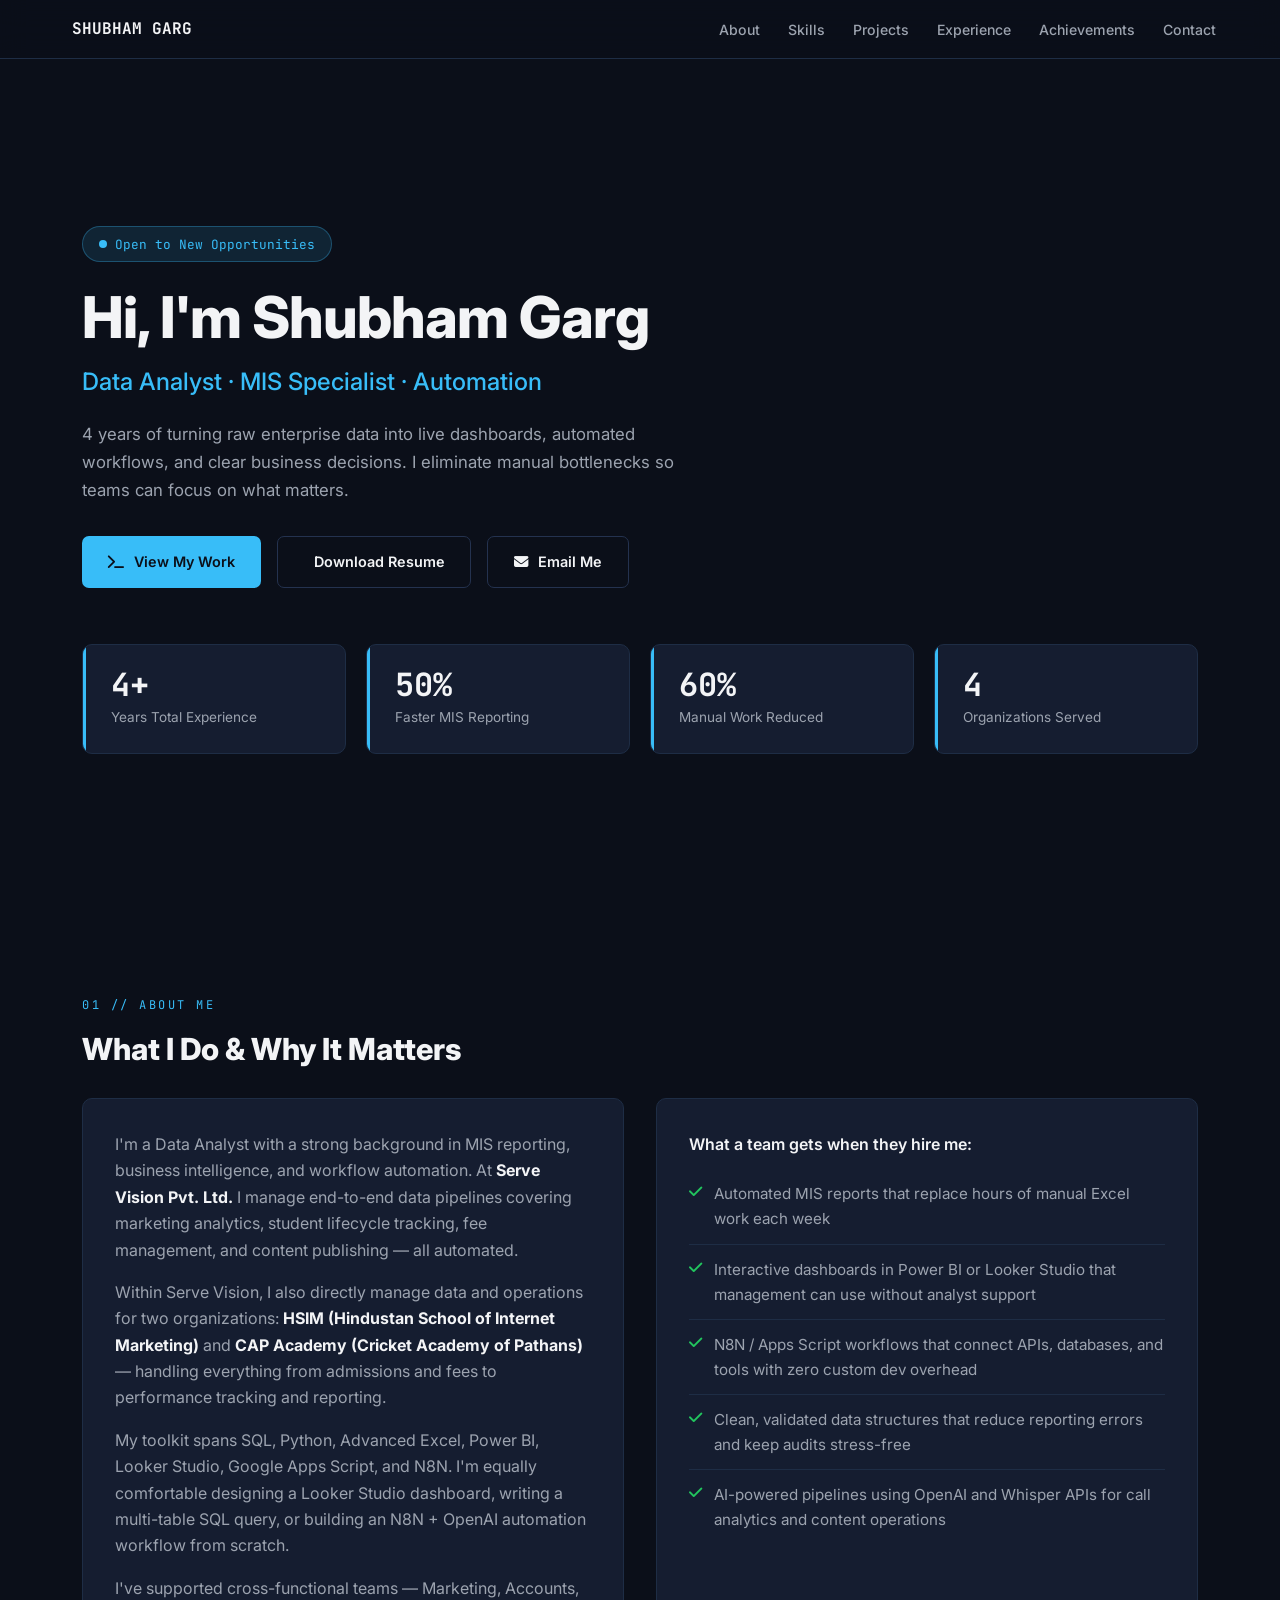
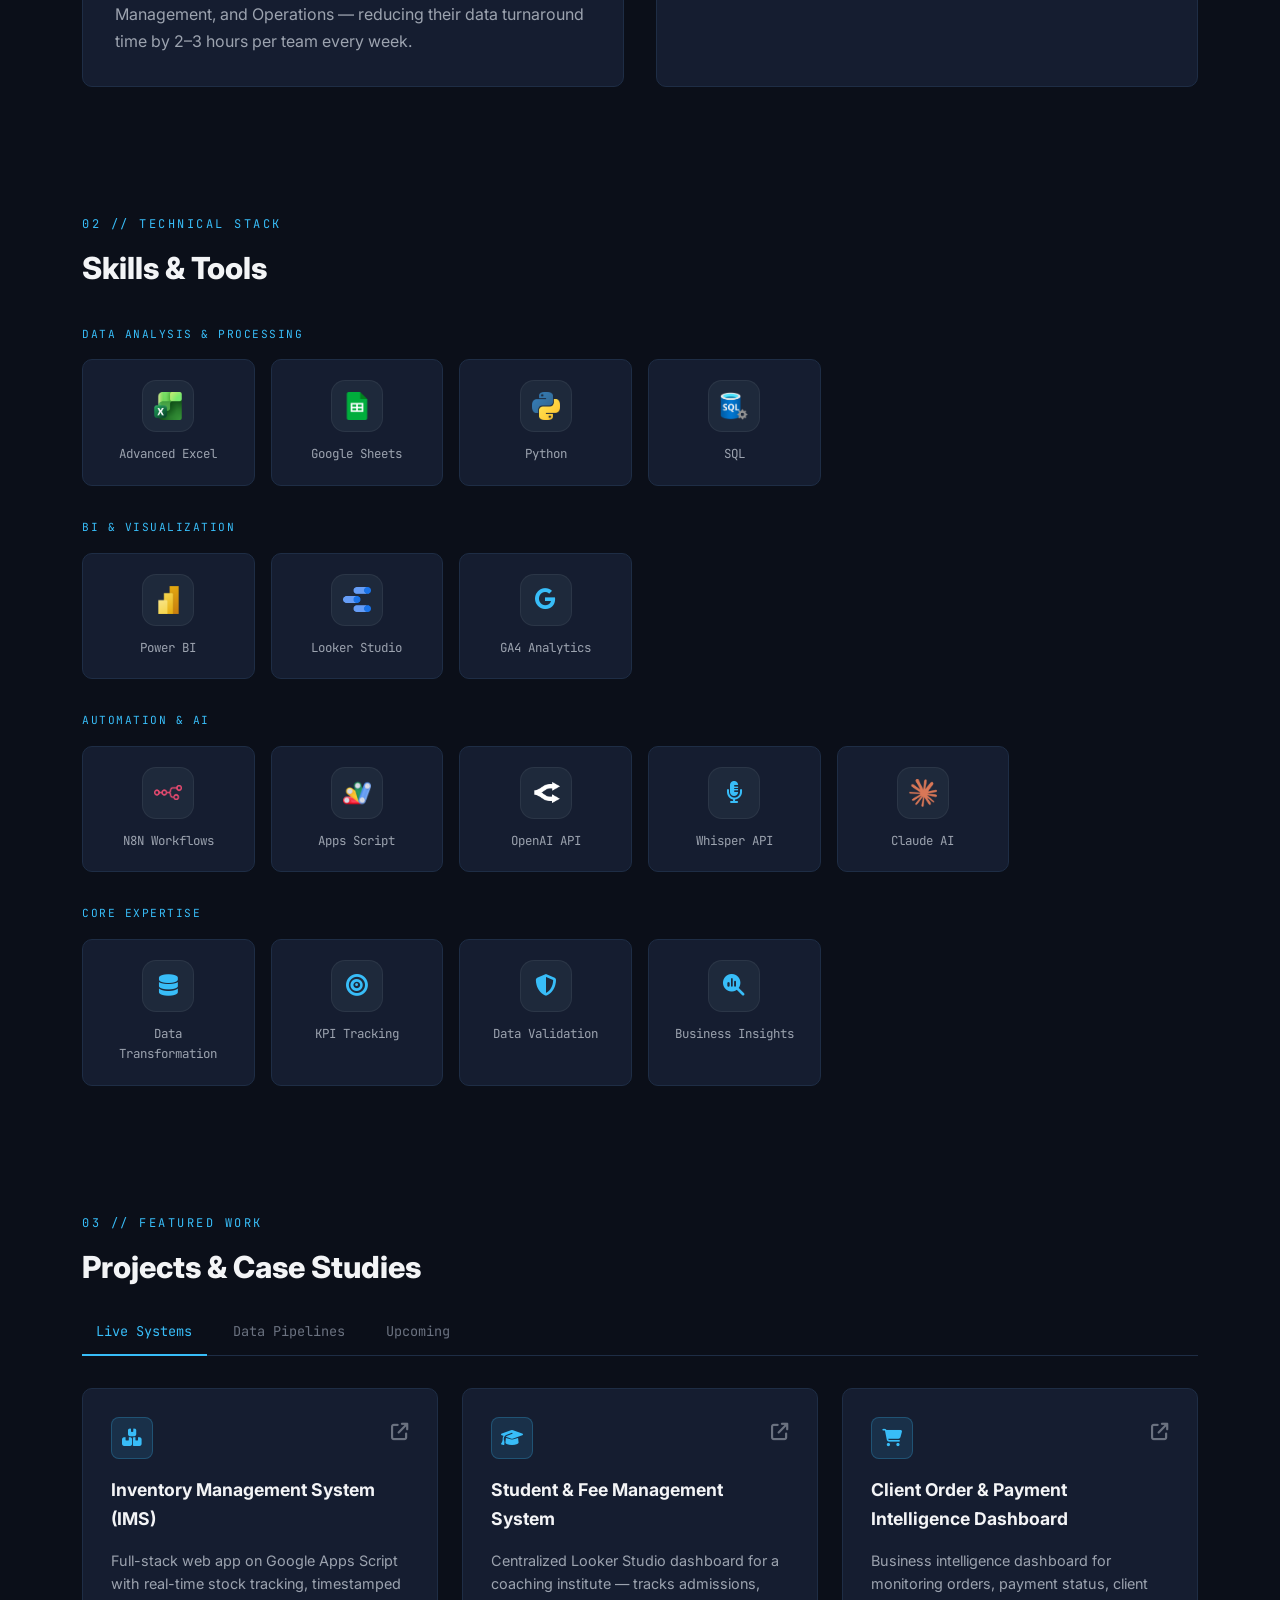
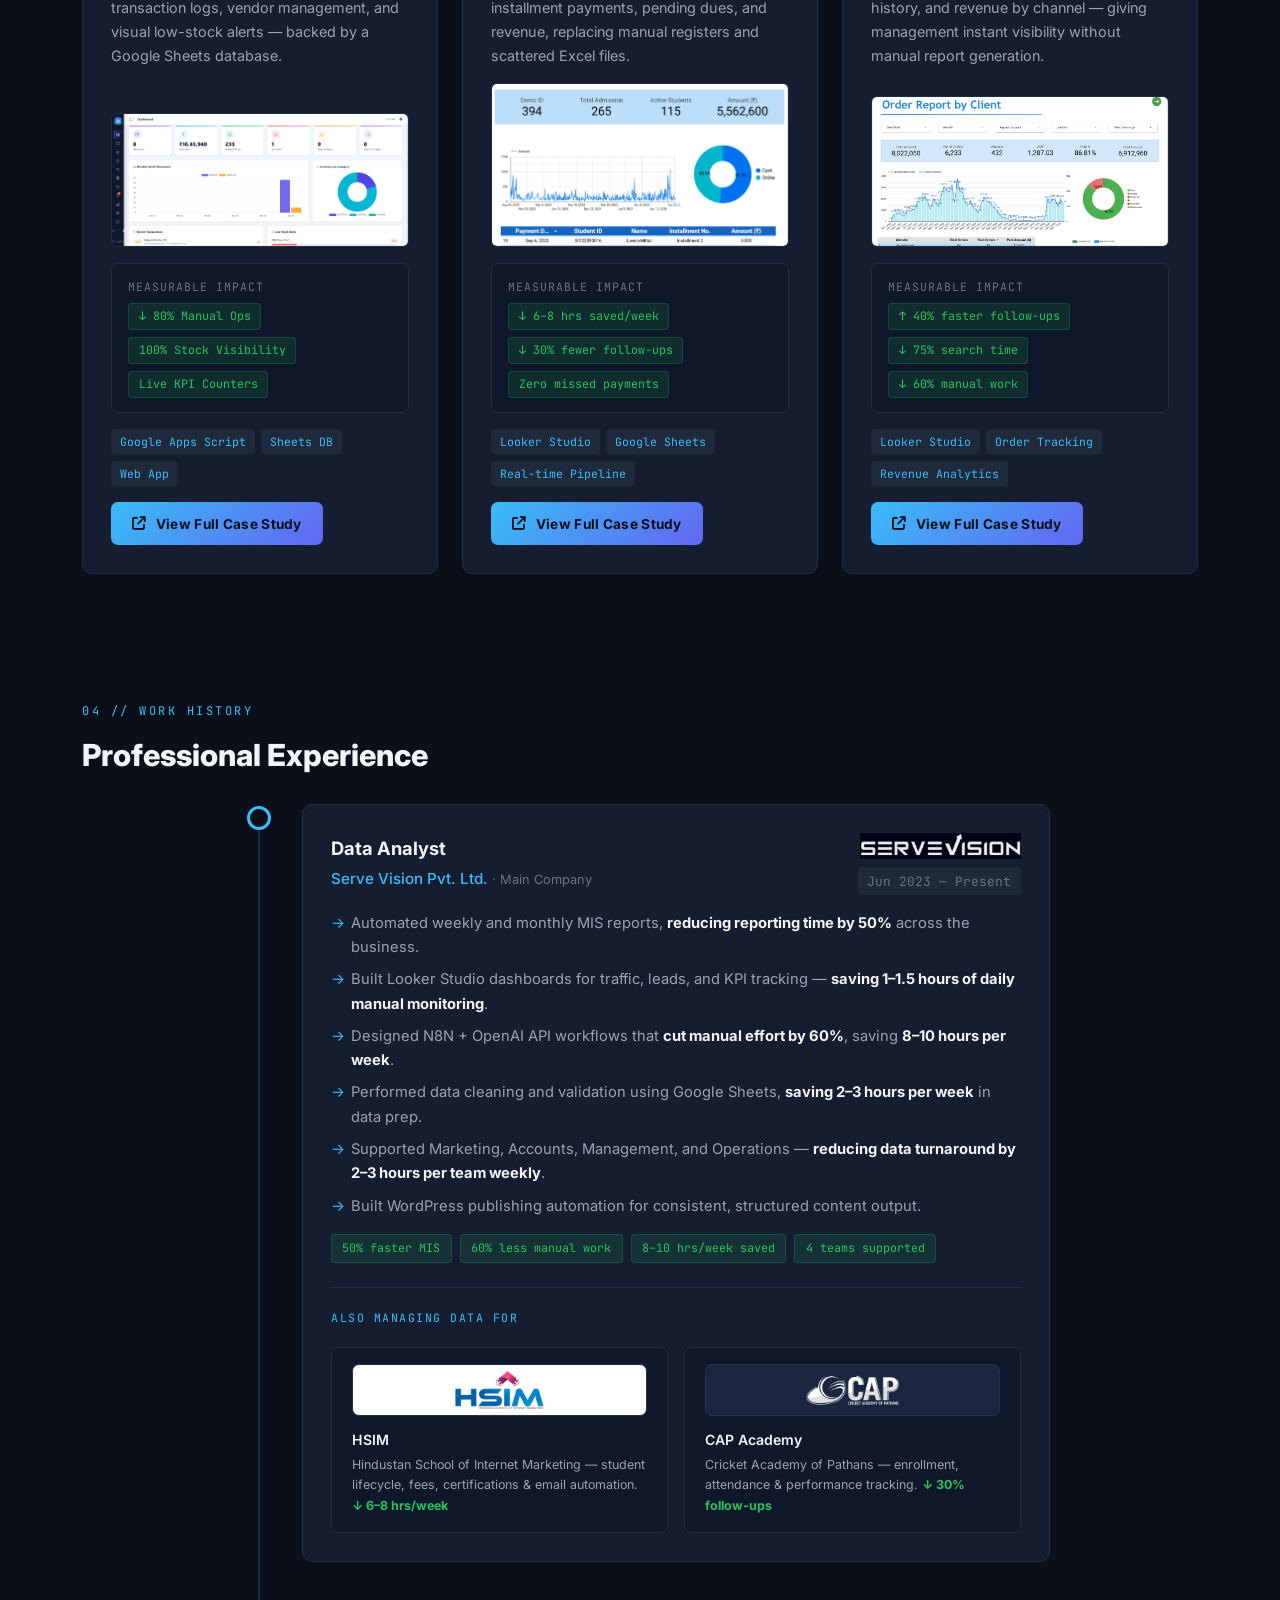
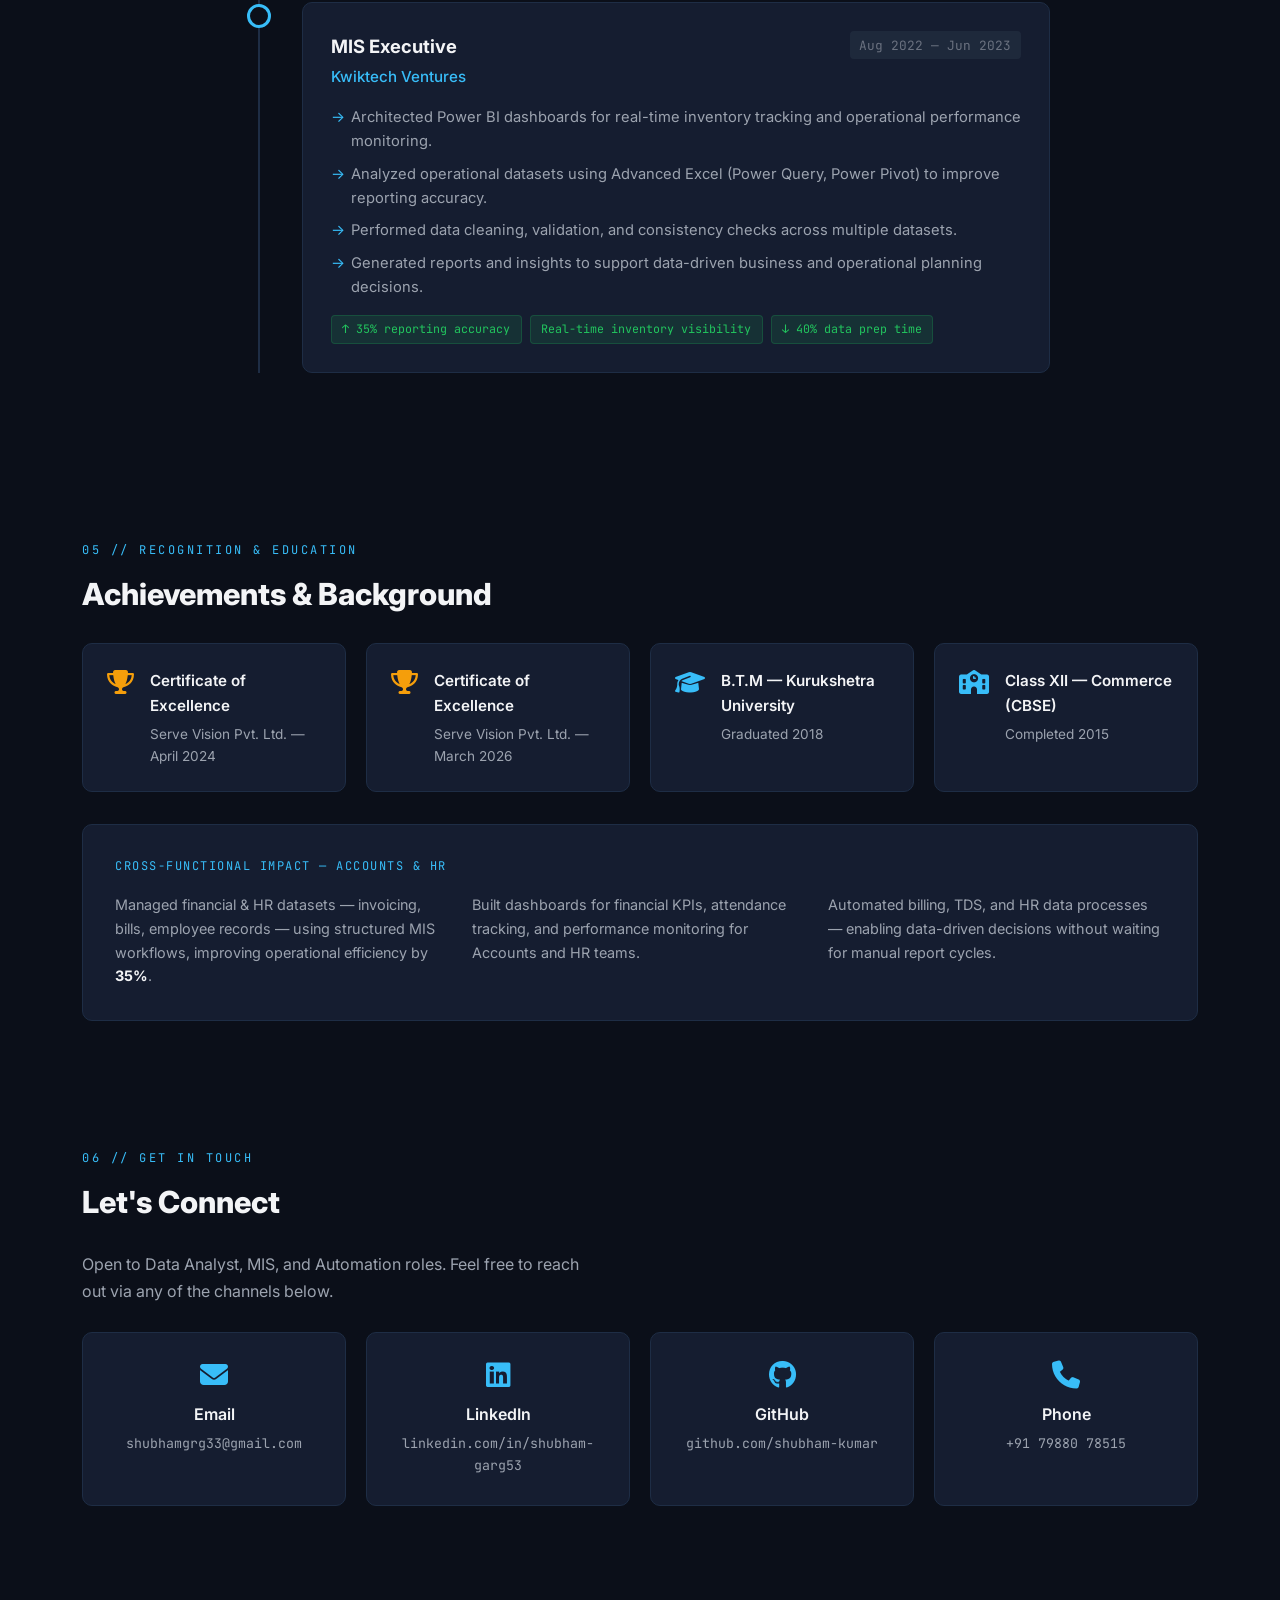
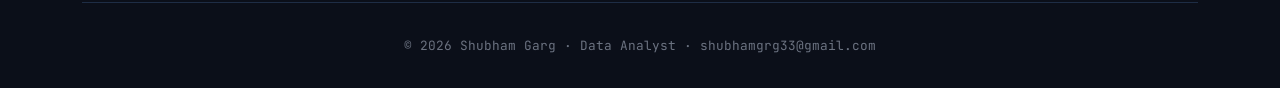
==== index.html @ a09245b4 "Add files via upload" ====
<!DOCTYPE html>
<html lang="en">
<head>
    <meta charset="UTF-8">
    <meta name="viewport" content="width=device-width, initial-scale=1.0">
    <title>Shubham Garg | Data Analyst & Automation Specialist</title>
    <link rel="preconnect" href="https://fonts.googleapis.com">
    <link rel="preconnect" href="https://fonts.gstatic.com" crossorigin>
    <link href="https://fonts.googleapis.com/css2?family=Inter:wght@300;400;500;600;700;800&family=JetBrains+Mono:wght@400;500&display=swap" rel="stylesheet">
    <link rel="stylesheet" href="https://cdnjs.cloudflare.com/ajax/libs/font-awesome/6.4.0/css/all.min.css">
    <style>
        :root {
            --bg-main:#0B0F19; --bg-card:#151D30; --bg-nav:rgba(11,15,25,0.92);
            --accent:#38BDF8; --accent-dim:rgba(56,189,248,0.12); --accent-glow:rgba(56,189,248,0.25);
            --green:#22C55E; --green-dim:rgba(34,197,94,0.12);
            --amber:#F59E0B; --amber-dim:rgba(245,158,11,0.12);
            --text-1:#F3F4F6; --text-2:#9CA3AF; --text-3:#6B7280;
            --border:#1E2D45; --border-light:#24324F;
            --sans:'Inter',sans-serif; --mono:'JetBrains Mono',monospace; --radius:10px;
        }
        *{margin:0;padding:0;box-sizing:border-box}
        html{scroll-behavior:smooth}
        body{background:var(--bg-main);color:var(--text-1);font-family:var(--sans);line-height:1.65;overflow-x:hidden}
        ::-webkit-scrollbar{width:6px}
        ::-webkit-scrollbar-track{background:var(--bg-main)}
        ::-webkit-scrollbar-thumb{background:var(--border-light);border-radius:3px}
        ::-webkit-scrollbar-thumb:hover{background:var(--accent)}

        /* NAV */
        nav{position:fixed;top:0;left:0;width:100%;background:var(--bg-nav);backdrop-filter:blur(14px);
            border-bottom:1px solid var(--border);z-index:1000;display:flex;justify-content:space-between;
            align-items:center;padding:1rem 5%}
        .nav-logo{font-family:var(--mono);font-size:1rem;font-weight:700;color:var(--text-1);
            display:flex;align-items:center;gap:.5rem}
        .nav-logo i{color:var(--accent)}
        .nav-links{display:flex;list-style:none;gap:1.75rem}
        .nav-links a{color:var(--text-2);text-decoration:none;font-size:.88rem;font-weight:500;transition:color .25s}
        .nav-links a:hover{color:var(--accent)}

        /* LAYOUT */
        .container{max-width:1180px;margin:0 auto;padding:0 2rem}
        section{padding:6rem 0 2rem}
        .eyebrow{font-family:var(--mono);font-size:.75rem;color:var(--accent);text-transform:uppercase;
            letter-spacing:2.5px;display:block;margin-bottom:.5rem}
        .sec-title{font-size:1.9rem;font-weight:800}

        /* HERO */
        #hero{min-height:100vh;display:flex;flex-direction:column;justify-content:center;padding-top:7rem}
        .hero-badge{display:inline-flex;align-items:center;gap:.5rem;background:var(--accent-dim);
            border:1px solid rgba(56,189,248,.3);color:var(--accent);padding:.4rem 1rem;border-radius:50px;
            font-family:var(--mono);font-size:.8rem;width:fit-content;margin-bottom:1.5rem}
        .hero-dot{width:8px;height:8px;background:var(--accent);border-radius:50%;animation:pulse 2s infinite}
        @keyframes pulse{
            0%{transform:scale(.95);box-shadow:0 0 0 0 rgba(56,189,248,.7)}
            70%{transform:scale(1);box-shadow:0 0 0 6px rgba(56,189,248,0)}
            100%{transform:scale(.95);box-shadow:0 0 0 0 rgba(56,189,248,0)}
        }
        #hero h1{font-size:3.6rem;font-weight:800;line-height:1.1;letter-spacing:-1px;margin-bottom:.75rem}
        #hero h2{font-size:1.5rem;font-weight:500;color:var(--accent);margin-bottom:1.25rem}
        .hero-desc{font-size:1.05rem;color:var(--text-2);max-width:620px;margin-bottom:2rem}
        .btn-row{display:flex;gap:1rem;flex-wrap:wrap}
        .btn{display:inline-flex;align-items:center;gap:.65rem;padding:.8rem 1.6rem;border-radius:7px;
            font-size:.9rem;font-weight:600;text-decoration:none;transition:all .25s;cursor:pointer;border:none}
        .btn-primary{background:var(--accent);color:var(--bg-main)}
        .btn-primary:hover{box-shadow:0 0 22px var(--accent-glow);transform:translateY(-2px)}
        .btn-outline{background:transparent;color:var(--text-1);border:1px solid var(--border-light)}
        .btn-outline:hover{border-color:var(--accent);transform:translateY(-2px)}

        .metrics-row{display:grid;grid-template-columns:repeat(4,1fr);gap:1.25rem;margin-top:3.5rem}
        .metric-card{background:var(--bg-card);border:1px solid var(--border);border-radius:var(--radius);
            padding:1.5rem 1.75rem;position:relative;overflow:hidden}
        .metric-card::before{content:'';position:absolute;top:0;left:0;width:3px;height:100%;background:var(--accent)}
        .metric-num{font-family:var(--mono);font-size:2rem;font-weight:700;color:var(--text-1);line-height:1;margin-bottom:.35rem}
        .metric-label{font-size:.85rem;color:var(--text-2)}

        /* ABOUT */
        .about-grid{display:grid;grid-template-columns:1fr 1fr;gap:2rem;margin-top:1rem}
        .bio-card{background:var(--bg-card);border:1px solid var(--border);border-radius:var(--radius);padding:2rem}
        .bio-card p{color:var(--text-2);font-size:1rem}
        .bio-card p+p{margin-top:1rem}
        .value-list{list-style:none;margin-top:.5rem}
        .value-list li{display:flex;align-items:flex-start;gap:.75rem;padding:.75rem 0;
            border-bottom:1px solid var(--border);color:var(--text-2);font-size:.95rem}
        .value-list li:last-child{border-bottom:none}
        .value-list li i{color:var(--green);margin-top:3px;flex-shrink:0}

        /* SKILLS */
        .skills-grid{display:grid;grid-template-columns:repeat(auto-fill,minmax(155px,1fr));gap:1rem;margin-top:1rem}
        .skill-card{background:var(--bg-card);border:1px solid var(--border);border-radius:var(--radius);
            padding:1.25rem;text-align:center;transition:border-color .25s,transform .25s}
        .skill-card:hover{border-color:var(--accent);transform:translateY(-4px)}
        .skill-icon-wrap{width:52px;height:52px;border-radius:14px;background:#1E293B;
            border:1px solid rgba(255,255,255,.06);display:flex;align-items:center;justify-content:center;margin:0 auto .75rem}
        .skill-icon-wrap img{width:28px;height:28px;object-fit:contain}
        .skill-icon-wrap i{font-size:1.35rem;color:var(--accent)}
        .skill-name{font-family:var(--mono);font-size:.78rem;color:var(--text-2)}
        .skill-cat{font-family:var(--mono);font-size:.7rem;color:var(--accent);text-transform:uppercase;
            letter-spacing:1.5px;margin-bottom:.75rem;margin-top:2rem}

        /* PROJECTS */
        .tab-row{display:flex;gap:.75rem;border-bottom:1px solid var(--border);margin-bottom:2rem;padding-bottom:.5rem}
        .tab{background:transparent;border:none;color:var(--text-3);font-family:var(--mono);font-size:.85rem;
            padding:.4rem .9rem;cursor:pointer;transition:color .25s;position:relative}
        .tab.active{color:var(--accent)}
        .tab.active::after{content:'';position:absolute;bottom:-.6rem;left:0;width:100%;height:2px;background:var(--accent)}
        .proj-grid{display:grid;grid-template-columns:repeat(auto-fit,minmax(330px,1fr));gap:1.5rem}
        .proj-card{background:var(--bg-card);border:1px solid var(--border);border-radius:var(--radius);
            padding:1.75rem;display:flex;flex-direction:column;gap:1rem;transition:border-color .25s,transform .25s}
        .proj-card:hover{border-color:var(--accent);transform:translateY(-3px)}
        .proj-head{display:flex;justify-content:space-between;align-items:flex-start}
        .proj-icon{background:var(--accent-dim);border:1px solid rgba(56,189,248,.25);width:42px;height:42px;
            border-radius:8px;display:flex;align-items:center;justify-content:center;color:var(--accent);font-size:1.1rem}
        .proj-link{color:var(--text-3);font-size:1.1rem;text-decoration:none;transition:color .25s}
        .proj-link:hover{color:var(--accent)}
        .proj-title{font-size:1.1rem;font-weight:700}
        .proj-desc{font-size:.9rem;color:var(--text-2);flex-grow:1}
        .proj-img{border-radius:6px;width:100%;height:auto;border:1px solid var(--border);display:block}
        .pill-row{display:flex;flex-wrap:wrap;gap:.4rem}
        .pill{font-family:var(--mono);font-size:.72rem;background:#1E293B;color:var(--accent);padding:.2rem .55rem;border-radius:4px}
        .pill.amber{color:var(--amber);background:var(--amber-dim)}
        .impact-box{background:#0F172A;border-radius:7px;padding:.85rem 1rem;border:1px solid var(--border)}
        .impact-box p{font-size:.72rem;color:var(--text-3);margin-bottom:.4rem;font-family:var(--mono);
            text-transform:uppercase;letter-spacing:1px}
        .impact-badges{display:flex;flex-wrap:wrap;gap:.4rem}
        .ibadge{font-family:var(--mono);font-size:.73rem;color:var(--green);background:var(--green-dim);
            border:1px solid rgba(34,197,94,.2);padding:.2rem .6rem;border-radius:4px}
        .btn-sm{display:inline-flex;align-items:center;gap:.6rem;padding:.65rem 1.3rem;border-radius:7px;
            font-size:.85rem;font-weight:700;text-decoration:none;
            background:linear-gradient(135deg,var(--accent),#6366F1);
            color:#0B0F19;border:none;transition:all .3s ease;width:fit-content;
            box-shadow:0 0 0 rgba(56,189,248,0);letter-spacing:.3px}
        .btn-sm:hover{transform:translateY(-2px);
            box-shadow:0 6px 24px rgba(56,189,248,.45);
            background:linear-gradient(135deg,#7DD3FC,#818CF8)}

        /* EXPERIENCE */
        .exp-wrap{position:relative;max-width:820px;margin:1rem auto 0}
        .exp-wrap::before{content:'';position:absolute;left:28px;top:4px;width:2px;
            height:calc(100% - 4px);background:var(--border)}
        .exp-item{position:relative;padding-left:72px;margin-bottom:2.5rem}
        .exp-dot{position:absolute;left:17px;top:2px;width:24px;height:24px;border-radius:50%;
            background:var(--bg-main);border:3px solid var(--accent);z-index:2}
        .exp-card{background:var(--bg-card);border:1px solid var(--border);border-radius:var(--radius);padding:1.75rem}
        .exp-head{display:flex;justify-content:space-between;align-items:flex-start;
            flex-wrap:wrap;gap:.5rem;margin-bottom:1rem}
        .exp-role{font-size:1.15rem;font-weight:700}
        .exp-co{font-size:.95rem;color:var(--accent);font-weight:500;margin-top:.15rem}
        .exp-date{font-family:var(--mono);font-size:.8rem;color:var(--text-3);
            background:#1E293B;padding:.2rem .6rem;border-radius:4px;white-space:nowrap}
        .exp-ul{list-style:none}
        .exp-ul li{position:relative;padding-left:1.25rem;margin-bottom:.5rem;font-size:.92rem;color:var(--text-2)}
        .exp-ul li::before{content:'→';position:absolute;left:0;color:var(--accent)}
        .exp-ul strong{color:var(--text-1)}
        .stat-row{display:flex;flex-wrap:wrap;gap:.5rem;margin-top:1rem}
        .stat-tag{background:var(--green-dim);border:1px solid rgba(34,197,94,.2);color:var(--green);
            font-family:var(--mono);font-size:.73rem;padding:.25rem .65rem;border-radius:4px}

        /* Sub-company cards inside Serve Vision */
        .sub-co-grid{display:grid;grid-template-columns:1fr 1fr;gap:1rem;margin-top:1.25rem}
        .sub-co-card{background:#0F172A;border:1px solid var(--border);border-radius:8px;padding:1rem 1.25rem;
            display:flex;flex-direction:column;gap:.75rem}
        .sub-co-logo{width:100%;height:52px;border-radius:7px;overflow:hidden;flex-shrink:0;
            background:#1E293B;display:flex;align-items:center;justify-content:center;border:1px solid var(--border-light)}
        .sub-co-logo img{width:auto;height:38px;max-width:100%;object-fit:contain}
        .sub-co-logo i{color:var(--accent);font-size:1.1rem}
        .sub-co-name{font-size:.88rem;font-weight:600;color:var(--text-1);margin-bottom:.2rem}
        .sub-co-desc{font-size:.78rem;color:var(--text-2)}

        /* ACHIEVEMENTS */
        .ach-grid{display:grid;grid-template-columns:repeat(auto-fit,minmax(240px,1fr));gap:1.25rem}
        .ach-card{background:var(--bg-card);border:1px solid var(--border);border-radius:var(--radius);
            padding:1.5rem;display:flex;align-items:flex-start;gap:1rem}
        .ach-icon{font-size:1.5rem;margin-top:2px;flex-shrink:0}
        .ach-title{font-size:.95rem;font-weight:600;margin-bottom:.25rem}
        .ach-sub{font-size:.85rem;color:var(--text-2)}

        /* CONTACT */
        .contact-grid{display:grid;grid-template-columns:repeat(auto-fit,minmax(220px,1fr));gap:1.25rem}
        .cc{background:var(--bg-card);border:1px solid var(--border);border-radius:var(--radius);
            padding:1.75rem;text-align:center;text-decoration:none;color:inherit;transition:border-color .25s}
        .cc:hover{border-color:var(--accent)}
        .cc i{font-size:1.75rem;color:var(--accent);margin-bottom:.75rem;display:block}
        .cc h3{font-size:1rem;font-weight:600;margin-bottom:.35rem}
        .cc p{font-size:.83rem;color:var(--text-2);font-family:var(--mono)}

        footer{border-top:1px solid var(--border);padding:2rem 0;text-align:center;
            font-family:var(--mono);font-size:.8rem;color:var(--text-3);margin-top:4rem}

        @media(max-width:900px){
            .metrics-row{grid-template-columns:repeat(2,1fr)}
            .about-grid{grid-template-columns:1fr}
        }
        @media(max-width:640px){
            nav{padding:.9rem 5%}
            .nav-links{display:none}
            #hero h1{font-size:2.4rem}
            #hero h2{font-size:1.15rem}
            .metrics-row{grid-template-columns:1fr 1fr}
            .proj-grid{grid-template-columns:1fr}
            .sec-title{font-size:1.6rem}
        }
    </style>
</head>
<body>

<nav>
    <div class="nav-logo"><i class="fa-solid fa-chart-network"></i> SHUBHAM GARG</div>
    <ul class="nav-links">
        <li><a href="#about">About</a></li>
        <li><a href="#skills">Skills</a></li>
        <li><a href="#projects">Projects</a></li>
        <li><a href="#experience">Experience</a></li>
        <li><a href="#achievements">Achievements</a></li>
        <li><a href="#contact">Contact</a></li>
    </ul>
</nav>

<div class="container">

    <!-- HERO -->
    <section id="hero">
        <div class="hero-badge"><div class="hero-dot"></div> Open to New Opportunities</div>
        <h1>Hi, I'm Shubham Garg</h1>
        <h2>Data Analyst · MIS Specialist · Automation</h2>
        <p class="hero-desc">
            4 years of turning raw enterprise data into live dashboards, automated workflows, and clear business decisions. I eliminate manual bottlenecks so teams can focus on what matters.
        </p>
        <div class="btn-row">
            <a href="#projects" class="btn btn-primary"><i class="fa-solid fa-terminal"></i> View My Work</a>
            <a href="assets/resume.pdf" class="btn btn-outline" download><i class="fa-solid fa-arrow-down-to-line"></i> Download Resume</a>
            <a href="mailto:shubhamgrg33@gmail.com" class="btn btn-outline"><i class="fa-solid fa-envelope"></i> Email Me</a>
        </div>
        <div class="metrics-row">
            <div class="metric-card"><div class="metric-num">4+</div><div class="metric-label">Years Total Experience</div></div>
            <div class="metric-card"><div class="metric-num">50%</div><div class="metric-label">Faster MIS Reporting</div></div>
            <div class="metric-card"><div class="metric-num">60%</div><div class="metric-label">Manual Work Reduced</div></div>
            <div class="metric-card"><div class="metric-num">4</div><div class="metric-label">Organizations Served</div></div>
        </div>
    </section>

    <!-- ABOUT -->
    <section id="about">
        <div style="margin-bottom:1.5rem">
            <span class="eyebrow">01 // About Me</span>
            <h2 class="sec-title">What I Do & Why It Matters</h2>
        </div>
        <div class="about-grid">
            <div class="bio-card">
                <p>I'm a Data Analyst with a strong background in MIS reporting, business intelligence, and workflow automation. At <strong style="color:var(--text-1)">Serve Vision Pvt. Ltd.</strong> I manage end-to-end data pipelines covering marketing analytics, student lifecycle tracking, fee management, and content publishing — all automated.</p>
                <p>Within Serve Vision, I also directly manage data and operations for two organizations: <strong style="color:var(--text-1)">HSIM (Hindustan School of Internet Marketing)</strong> and <strong style="color:var(--text-1)">CAP Academy (Cricket Academy of Pathans)</strong> — handling everything from admissions and fees to performance tracking and reporting.</p>
                <p>My toolkit spans SQL, Python, Advanced Excel, Power BI, Looker Studio, Google Apps Script, and N8N. I'm equally comfortable designing a Looker Studio dashboard, writing a multi-table SQL query, or building an N8N + OpenAI automation workflow from scratch.</p>
                <p>I've supported cross-functional teams — Marketing, Accounts, Management, and Operations — reducing their data turnaround time by 2–3 hours per team every week.</p>
            </div>
            <div class="bio-card">
                <p style="font-weight:600;color:var(--text-1);margin-bottom:.75rem">What a team gets when they hire me:</p>
                <ul class="value-list">
                    <li><i class="fa-solid fa-check"></i><span>Automated MIS reports that replace hours of manual Excel work each week</span></li>
                    <li><i class="fa-solid fa-check"></i><span>Interactive dashboards in Power BI or Looker Studio that management can use without analyst support</span></li>
                    <li><i class="fa-solid fa-check"></i><span>N8N / Apps Script workflows that connect APIs, databases, and tools with zero custom dev overhead</span></li>
                    <li><i class="fa-solid fa-check"></i><span>Clean, validated data structures that reduce reporting errors and keep audits stress-free</span></li>
                    <li><i class="fa-solid fa-check"></i><span>AI-powered pipelines using OpenAI and Whisper APIs for call analytics and content operations</span></li>
                </ul>
            </div>
        </div>
    </section>

    <!-- SKILLS -->
    <section id="skills">
        <div style="margin-bottom:1.5rem">
            <span class="eyebrow">02 // Technical Stack</span>
            <h2 class="sec-title">Skills & Tools</h2>
        </div>

        <p class="skill-cat">Data Analysis & Processing</p>
        <div class="skills-grid">
            <div class="skill-card"><div class="skill-icon-wrap"><img src="assets/icon/excel.png" alt="Excel"></div><div class="skill-name">Advanced Excel</div></div>
            <div class="skill-card"><div class="skill-icon-wrap"><img src="assets/icon/gsheets.png" alt="Sheets"></div><div class="skill-name">Google Sheets</div></div>
            <div class="skill-card"><div class="skill-icon-wrap"><img src="assets/icon/py.png" alt="Python"></div><div class="skill-name">Python</div></div>
            <div class="skill-card"><div class="skill-icon-wrap"><img src="assets/icon/sql.png" alt="SQL"></div><div class="skill-name">SQL</div></div>
        </div>

        <p class="skill-cat">BI & Visualization</p>
        <div class="skills-grid">
            <div class="skill-card"><div class="skill-icon-wrap"><img src="assets/icon/pbi.png" alt="Power BI"></div><div class="skill-name">Power BI</div></div>
            <div class="skill-card"><div class="skill-icon-wrap"><img src="assets/icon/gds.png" alt="Looker Studio"></div><div class="skill-name">Looker Studio</div></div>
            <div class="skill-card"><div class="skill-icon-wrap"><i class="fa-brands fa-google"></i></div><div class="skill-name">GA4 Analytics</div></div>
        </div>

        <p class="skill-cat">Automation & AI</p>
        <div class="skills-grid">
            <div class="skill-card"><div class="skill-icon-wrap"><img src="assets/icon/n8n.png" alt="N8N"></div><div class="skill-name">N8N Workflows</div></div>
            <div class="skill-card"><div class="skill-icon-wrap"><img src="assets/icon/gas.png" alt="Apps Script"></div><div class="skill-name">Apps Script</div></div>
            <div class="skill-card"><div class="skill-icon-wrap"><img src="assets/icon/open-router-dark.png" alt="OpenAI"></div><div class="skill-name">OpenAI API</div></div>
            <div class="skill-card"><div class="skill-icon-wrap"><i class="fa-solid fa-microphone-lines"></i></div><div class="skill-name">Whisper API</div></div>
            <div class="skill-card"><div class="skill-icon-wrap"><img src="assets/icon/claude.png" alt="Claude"></div><div class="skill-name">Claude AI</div></div>
        </div>

        <p class="skill-cat">Core Expertise</p>
        <div class="skills-grid">
            <div class="skill-card"><div class="skill-icon-wrap"><i class="fa-solid fa-database"></i></div><div class="skill-name">Data Transformation</div></div>
            <div class="skill-card"><div class="skill-icon-wrap"><i class="fa-solid fa-bullseye"></i></div><div class="skill-name">KPI Tracking</div></div>
            <div class="skill-card"><div class="skill-icon-wrap"><i class="fa-solid fa-shield-halved"></i></div><div class="skill-name">Data Validation</div></div>
            <div class="skill-card"><div class="skill-icon-wrap"><i class="fa-solid fa-magnifying-glass-chart"></i></div><div class="skill-name">Business Insights</div></div>
        </div>
    </section>

    <!-- PROJECTS -->
    <section id="projects">
        <div style="margin-bottom:1.5rem">
            <span class="eyebrow">03 // Featured Work</span>
            <h2 class="sec-title">Projects & Case Studies</h2>
        </div>

        <div class="tab-row">
            <button class="tab active" onclick="switchTab('live',this)">Live Systems</button>
            <button class="tab" onclick="switchTab('pipeline',this)">Data Pipelines</button>
            <button class="tab" onclick="switchTab('upcoming',this)">Upcoming</button>
        </div>

        <!-- LIVE SYSTEMS -->
        <div id="tab-live" class="proj-grid">
            <div class="proj-card">
                <div class="proj-head">
                    <div class="proj-icon"><i class="fa-solid fa-boxes-stacked"></i></div>
                    <a href="ims.html" class="proj-link"><i class="fa-solid fa-arrow-up-right-from-square"></i></a>
                </div>
                <div class="proj-title">Inventory Management System (IMS)</div>
                <div class="proj-desc">Full-stack web app on Google Apps Script with real-time stock tracking, timestamped transaction logs, vendor management, and visual low-stock alerts — backed by a Google Sheets database.</div>
                <img src="assets/imsDashboard.png" alt="IMS Dashboard" class="proj-img">
                <div class="impact-box">
                    <p>Measurable Impact</p>
                    <div class="impact-badges">
                        <span class="ibadge">↓ 80% Manual Ops</span>
                        <span class="ibadge">100% Stock Visibility</span>
                        <span class="ibadge">Live KPI Counters</span>
                    </div>
                </div>
                <div class="pill-row">
                    <span class="pill">Google Apps Script</span><span class="pill">Sheets DB</span><span class="pill">Web App</span>
                </div>
                <a href="ims.html" class="btn-sm"><i class="fa-solid fa-arrow-up-right-from-square"></i> View Full Case Study</a>
            </div>

            <div class="proj-card">
                <div class="proj-head">
                    <div class="proj-icon"><i class="fa-solid fa-graduation-cap"></i></div>
                    <a href="project-analytics.html" class="proj-link"><i class="fa-solid fa-arrow-up-right-from-square"></i></a>
                </div>
                <div class="proj-title">Student & Fee Management System</div>
                <div class="proj-desc">Centralized Looker Studio dashboard for a coaching institute — tracks admissions, installment payments, pending dues, and revenue, replacing manual registers and scattered Excel files.</div>
                <img src="assets/stuDashboard.png" alt="Student Dashboard" class="proj-img">
                <div class="impact-box">
                    <p>Measurable Impact</p>
                    <div class="impact-badges">
                        <span class="ibadge">↓ 6–8 hrs saved/week</span>
                        <span class="ibadge">↓ 30% fewer follow-ups</span>
                        <span class="ibadge">Zero missed payments</span>
                    </div>
                </div>
                <div class="pill-row">
                    <span class="pill">Looker Studio</span><span class="pill">Google Sheets</span><span class="pill">Real-time Pipeline</span>
                </div>
                <a href="project-analytics.html" class="btn-sm"><i class="fa-solid fa-arrow-up-right-from-square"></i> View Full Case Study</a>
            </div>

            <div class="proj-card">
                <div class="proj-head">
                    <div class="proj-icon"><i class="fa-solid fa-cart-shopping"></i></div>
                    <a href="orders-analytics.html" class="proj-link"><i class="fa-solid fa-arrow-up-right-from-square"></i></a>
                </div>
                <div class="proj-title">Client Order & Payment Intelligence Dashboard</div>
                <div class="proj-desc">Business intelligence dashboard for monitoring orders, payment status, client history, and revenue by channel — giving management instant visibility without manual report generation.</div>
                <img src="assets/orderDashboard.png" alt="Order Dashboard" class="proj-img">
                <div class="impact-box">
                    <p>Measurable Impact</p>
                    <div class="impact-badges">
                        <span class="ibadge">↑ 40% faster follow-ups</span>
                        <span class="ibadge">↓ 75% search time</span>
                        <span class="ibadge">↓ 60% manual work</span>
                    </div>
                </div>
                <div class="pill-row">
                    <span class="pill">Looker Studio</span><span class="pill">Order Tracking</span><span class="pill">Revenue Analytics</span>
                </div>
                <a href="orders-analytics.html" class="btn-sm"><i class="fa-solid fa-arrow-up-right-from-square"></i> View Full Case Study</a>
            </div>
        </div>

        <!-- DATA PIPELINES -->
        <div id="tab-pipeline" class="proj-grid" style="display:none">
            <div class="proj-card">
                <div class="proj-head"><div class="proj-icon"><i class="fa-solid fa-microphone-lines"></i></div></div>
                <div class="proj-title">Automated MIS & Call Analytics Pipeline</div>
                <div class="proj-desc">End-to-end automation using Whisper API + GPT to transcribe raw client call recordings and generate structured MIS summaries, ratings, and action items — hands-free. Processes 5+ hours of audio in 20 minutes.</div>
                <div class="impact-box">
                    <p>Measurable Impact</p>
                    <div class="impact-badges">
                        <span class="ibadge">5 hrs → 20 min processing</span>
                        <span class="ibadge">↓ 80% manual reporting</span>
                        <span class="ibadge">Auto MIS generation</span>
                    </div>
                </div>
                <div class="pill-row">
                    <span class="pill">Whisper API</span><span class="pill">OpenAI GPT</span><span class="pill">Python</span><span class="pill">MIS Analytics</span>
                </div>
            </div>

            <div class="proj-card">
                <div class="proj-head"><div class="proj-icon"><i class="fa-solid fa-rss"></i></div></div>
                <div class="proj-title">AI Content Publishing Engine</div>
                <div class="proj-desc">N8N workflow connecting Google Sheets with OpenAI API and WordPress REST API to automatically filter, structure, and publish localized articles to live WordPress endpoints — zero manual uploads.</div>
                <div class="impact-box">
                    <p>Measurable Impact</p>
                    <div class="impact-badges">
                        <span class="ibadge">Fully automated publishing</span>
                        <span class="ibadge">↓ 8–10 hrs/week saved</span>
                        <span class="ibadge">Consistent output</span>
                    </div>
                </div>
                <div class="pill-row">
                    <span class="pill">N8N</span><span class="pill">OpenAI API</span><span class="pill">WordPress REST API</span><span class="pill">Google Sheets</span>
                </div>
            </div>

            <div class="proj-card">
                <div class="proj-head"><div class="proj-icon"><i class="fa-solid fa-database"></i></div></div>
                <div class="proj-title">Centralized BI Data Pipeline</div>
                <div class="proj-desc">Automated data pipelines using Google Sheets + SQL for cleaning and transformation, feeding into Looker Studio dashboards for real-time MIS and KPI tracking across the organization.</div>
                <div class="impact-box">
                    <p>Measurable Impact</p>
                    <div class="impact-badges">
                        <span class="ibadge">↓ 70% manual effort</span>
                        <span class="ibadge">Real-time KPIs</span>
                        <span class="ibadge">↓ 1.5 hrs/day monitoring</span>
                    </div>
                </div>
                <div class="pill-row">
                    <span class="pill">Looker Studio</span><span class="pill">SQL</span><span class="pill">Power Query</span><span class="pill">Google Sheets</span>
                </div>
            </div>
        </div>

        <!-- UPCOMING -->
        <div id="tab-upcoming" class="proj-grid" style="display:none">
            <div class="proj-card">
                <div class="proj-head"><div class="proj-icon"><i class="fa-solid fa-server"></i></div></div>
                <div class="proj-title">SQL Case Studies & Query Optimization</div>
                <div class="proj-desc">Enterprise schema design, complex multi-table window functions, subquery architectures, and CTE-based reporting patterns with performance benchmarks.</div>
                <div class="pill-row"><span class="pill amber">Coming Soon</span><span class="pill">SQL</span><span class="pill">Window Functions</span><span class="pill">CTEs</span></div>
            </div>
            <div class="proj-card">
                <div class="proj-head"><div class="proj-icon"><i class="fa-solid fa-brain"></i></div></div>
                <div class="proj-title">Python ML & Predictive Analytics</div>
                <div class="proj-desc">Customer segmentation, demand forecasting, and pattern-detection models built natively in Python — focused on practical business applications.</div>
                <div class="pill-row"><span class="pill amber">Coming Soon</span><span class="pill">Python</span><span class="pill">Scikit-learn</span><span class="pill">Pandas</span></div>
            </div>
        </div>
    </section>

    <!-- EXPERIENCE -->
    <section id="experience">
        <div style="margin-bottom:1.5rem">
            <span class="eyebrow">04 // Work History</span>
            <h2 class="sec-title">Professional Experience</h2>
        </div>
        <div class="exp-wrap">

            <!-- SERVE VISION -->
            <div class="exp-item">
                <div class="exp-dot"></div>
                <div class="exp-card">
                    <div class="exp-head">
                        <div>
                            <div class="exp-role">Data Analyst</div>
                            <div class="exp-co">Serve Vision Pvt. Ltd. <span style="color:var(--text-3);font-size:.8rem;font-weight:400">· Main Company</span></div>
                        </div>
                        <div style="display:flex;flex-direction:column;align-items:flex-end;gap:.5rem">
                            <img src="assets/serve-vision-logo.png" alt="Serve Vision"
                                 style="height:26px;width:auto;opacity:.92;display:block">
                            <span class="exp-date">Jun 2023 — Present</span>
                        </div>
                    </div>
                    <ul class="exp-ul">
                        <li>Automated weekly and monthly MIS reports, <strong>reducing reporting time by 50%</strong> across the business.</li>
                        <li>Built Looker Studio dashboards for traffic, leads, and KPI tracking — <strong>saving 1–1.5 hours of daily manual monitoring</strong>.</li>
                        <li>Designed N8N + OpenAI API workflows that <strong>cut manual effort by 60%</strong>, saving <strong>8–10 hours per week</strong>.</li>
                        <li>Performed data cleaning and validation using Google Sheets, <strong>saving 2–3 hours per week</strong> in data prep.</li>
                        <li>Supported Marketing, Accounts, Management, and Operations — <strong>reducing data turnaround by 2–3 hours per team weekly</strong>.</li>
                        <li>Built WordPress publishing automation for consistent, structured content output.</li>
                    </ul>
                    <div class="stat-row">
                        <span class="stat-tag">50% faster MIS</span>
                        <span class="stat-tag">60% less manual work</span>
                        <span class="stat-tag">8–10 hrs/week saved</span>
                        <span class="stat-tag">4 teams supported</span>
                    </div>

                    <!-- Sub-company cards -->
                    <div style="margin-top:1.5rem;padding-top:1.25rem;border-top:1px solid var(--border)">
                        <p style="font-size:.72rem;font-family:var(--mono);color:var(--accent);text-transform:uppercase;letter-spacing:1.5px;margin-bottom:.85rem">Also Managing Data For</p>
                        <div class="sub-co-grid">
                            <!-- HSIM -->
                            <div class="sub-co-card">
                                <div class="sub-co-logo" style="background:#fff">
                                    <img src="assets/hsim-logo.png" alt="HSIM">
                                </div>
                                <div>
                                    <div class="sub-co-name">HSIM</div>
                                    <div class="sub-co-desc">Hindustan School of Internet Marketing — student lifecycle, fees, certifications & email automation. <strong style="color:var(--green)">↓ 6–8 hrs/week</strong></div>
                                </div>
                            </div>
                            <!-- CAP -->
                            <div class="sub-co-card">
                                <div class="sub-co-logo" style="background:#1a2540">
                                    <img src="assets/cap-logo.png" alt="CAP">
                                </div>
                                <div>
                                    <div class="sub-co-name">CAP Academy</div>
                                    <div class="sub-co-desc">Cricket Academy of Pathans — enrollment, attendance & performance tracking. <strong style="color:var(--green)">↓ 30% follow-ups</strong></div>
                                </div>
                            </div>
                        </div>
                    </div>
                </div>
            </div>

            <!-- KWIKTECH -->
            <div class="exp-item">
                <div class="exp-dot"></div>
                <div class="exp-card">
                    <div class="exp-head">
                        <div><div class="exp-role">MIS Executive</div><div class="exp-co">Kwiktech Ventures</div></div>
                        <span class="exp-date">Aug 2022 — Jun 2023</span>
                    </div>
                    <ul class="exp-ul">
                        <li>Architected Power BI dashboards for real-time inventory tracking and operational performance monitoring.</li>
                        <li>Analyzed operational datasets using Advanced Excel (Power Query, Power Pivot) to improve reporting accuracy.</li>
                        <li>Performed data cleaning, validation, and consistency checks across multiple datasets.</li>
                        <li>Generated reports and insights to support data-driven business and operational planning decisions.</li>
                    </ul>
                    <div class="stat-row">
                        <span class="stat-tag">↑ 35% reporting accuracy</span>
                        <span class="stat-tag">Real-time inventory visibility</span>
                        <span class="stat-tag">↓ 40% data prep time</span>
                    </div>
                </div>
            </div>

        </div>
    </section>

    <!-- ACHIEVEMENTS -->
    <section id="achievements">
        <div style="margin-bottom:1.5rem">
            <span class="eyebrow">05 // Recognition & Education</span>
            <h2 class="sec-title">Achievements & Background</h2>
        </div>
        <div class="ach-grid" style="margin-bottom:2rem">
            <div class="ach-card">
                <i class="fa-solid fa-trophy ach-icon" style="color:var(--amber)"></i>
                <div><div class="ach-title">Certificate of Excellence</div><div class="ach-sub">Serve Vision Pvt. Ltd. — April 2024</div></div>
            </div>
            <div class="ach-card">
                <i class="fa-solid fa-trophy ach-icon" style="color:var(--amber)"></i>
                <div><div class="ach-title">Certificate of Excellence</div><div class="ach-sub">Serve Vision Pvt. Ltd. — March 2026</div></div>
            </div>
            <div class="ach-card">
                <i class="fa-solid fa-graduation-cap ach-icon" style="color:var(--accent)"></i>
                <div><div class="ach-title">B.T.M — Kurukshetra University</div><div class="ach-sub">Graduated 2018</div></div>
            </div>
            <div class="ach-card">
                <i class="fa-solid fa-school ach-icon" style="color:var(--accent)"></i>
                <div><div class="ach-title">Class XII — Commerce (CBSE)</div><div class="ach-sub">Completed 2015</div></div>
            </div>
        </div>

        <div style="background:var(--bg-card);border:1px solid var(--border);border-radius:var(--radius);padding:2rem">
            <p style="font-size:.75rem;font-family:var(--mono);color:var(--accent);text-transform:uppercase;letter-spacing:1.5px;margin-bottom:1rem">Cross-Functional Impact — Accounts & HR</p>
            <div style="display:grid;grid-template-columns:repeat(auto-fit,minmax(220px,1fr));gap:1.25rem">
                <p style="color:var(--text-2);font-size:.9rem">Managed financial & HR datasets — invoicing, bills, employee records — using structured MIS workflows, improving operational efficiency by <strong style="color:var(--text-1)">35%</strong>.</p>
                <p style="color:var(--text-2);font-size:.9rem">Built dashboards for financial KPIs, attendance tracking, and performance monitoring for Accounts and HR teams.</p>
                <p style="color:var(--text-2);font-size:.9rem">Automated billing, TDS, and HR data processes — enabling data-driven decisions without waiting for manual report cycles.</p>
            </div>
        </div>
    </section>

    <!-- CONTACT -->
    <section id="contact">
        <div style="margin-bottom:1.5rem">
            <span class="eyebrow">06 // Get in Touch</span>
            <h2 class="sec-title">Let's Connect</h2>
        </div>
        <p style="color:var(--text-2);margin-bottom:1.75rem;max-width:520px">Open to Data Analyst, MIS, and Automation roles. Feel free to reach out via any of the channels below.</p>
        <div class="contact-grid">
            <a href="mailto:shubhamgrg33@gmail.com" class="cc"><i class="fa-solid fa-envelope"></i><h3>Email</h3><p>shubhamgrg33@gmail.com</p></a>
            <a href="https://linkedin.com/in/shubham-garg53" target="_blank" class="cc"><i class="fa-brands fa-linkedin"></i><h3>LinkedIn</h3><p>linkedin.com/in/shubham-garg53</p></a>
            <a href="https://github.com/shubham-kumar" target="_blank" class="cc"><i class="fa-brands fa-github"></i><h3>GitHub</h3><p>github.com/shubham-kumar</p></a>
            <a href="tel:+917988078515" class="cc"><i class="fa-solid fa-phone"></i><h3>Phone</h3><p>+91 79880 78515</p></a>
        </div>
    </section>

    <footer>
        <p>&copy; 2026 Shubham Garg &middot; Data Analyst &middot; shubhamgrg33@gmail.com</p>
    </footer>

</div>

<script>
function switchTab(id, btn) {
    document.querySelectorAll('.tab').forEach(function(t){ t.classList.remove('active'); });
    btn.classList.add('active');
    ['live','pipeline','upcoming'].forEach(function(t){
        document.getElementById('tab-'+t).style.display = t===id ? 'grid' : 'none';
    });
}
</script>
</body>
</html>
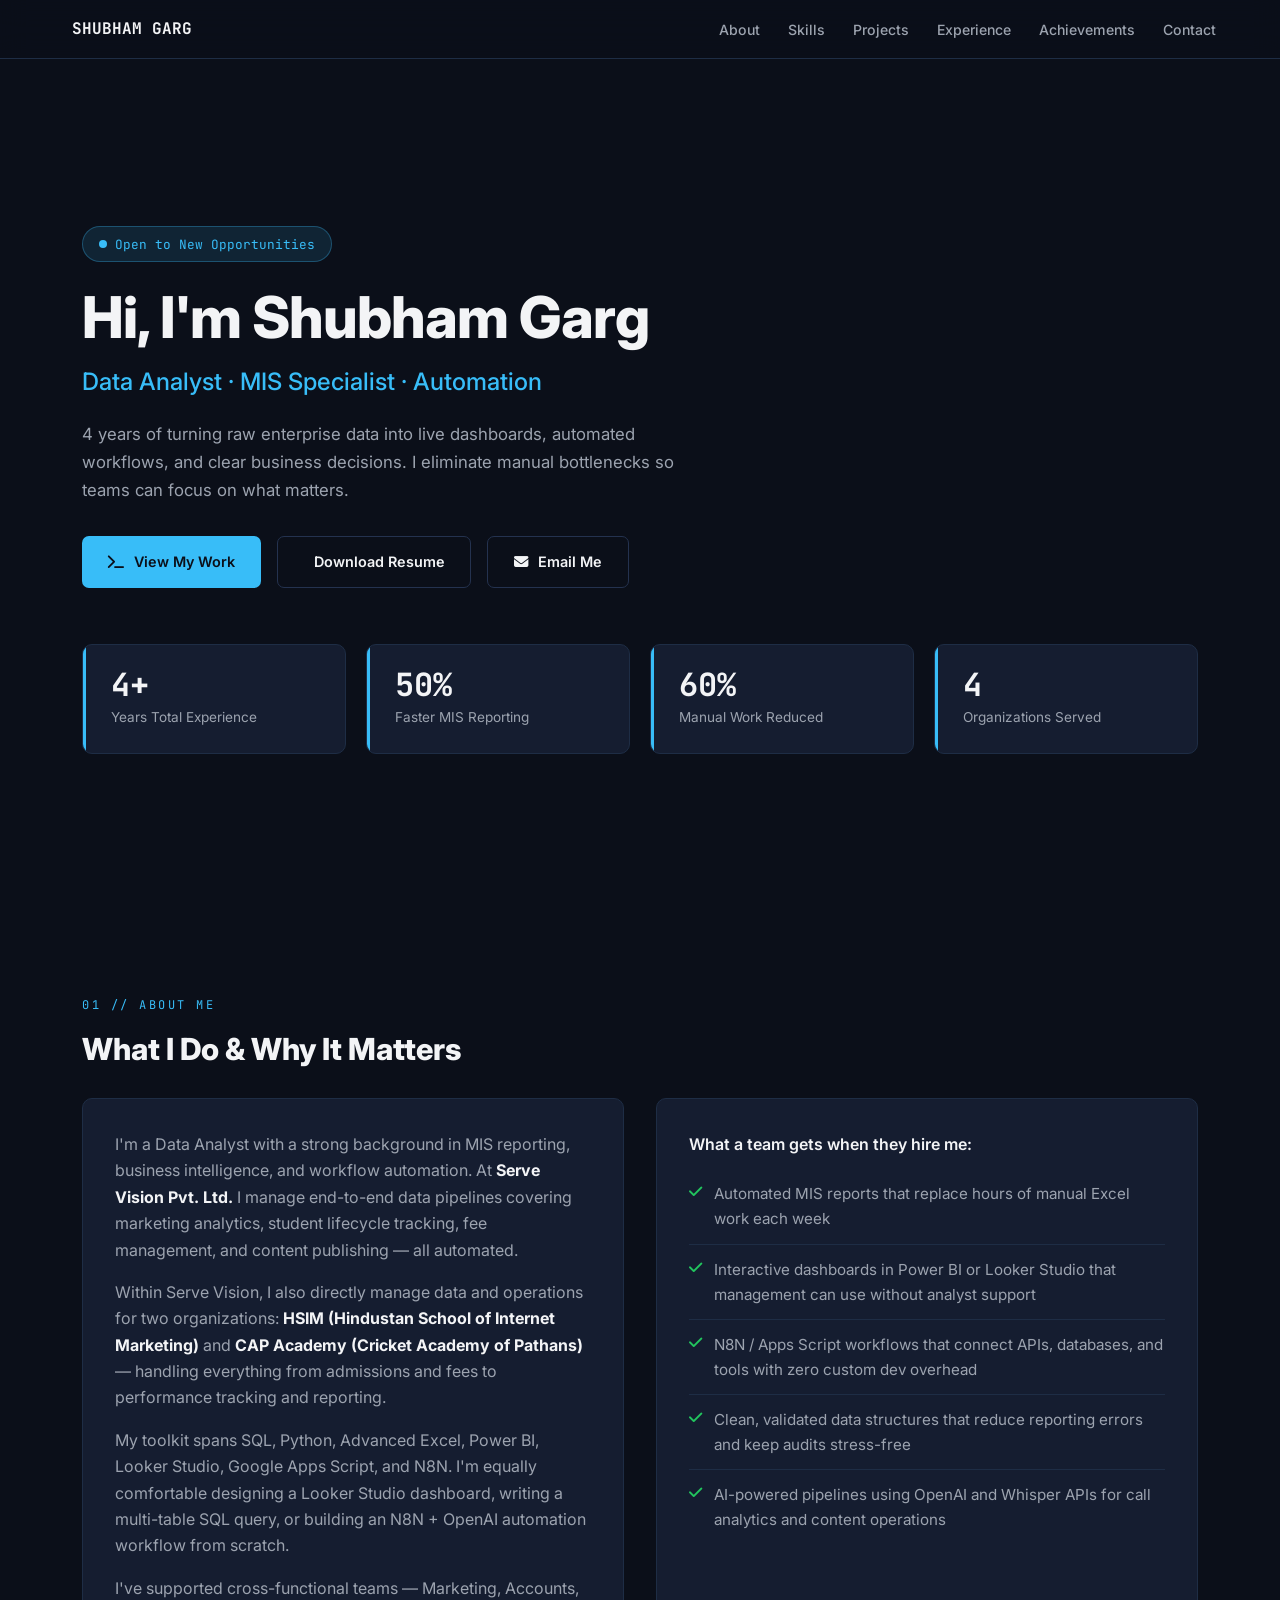
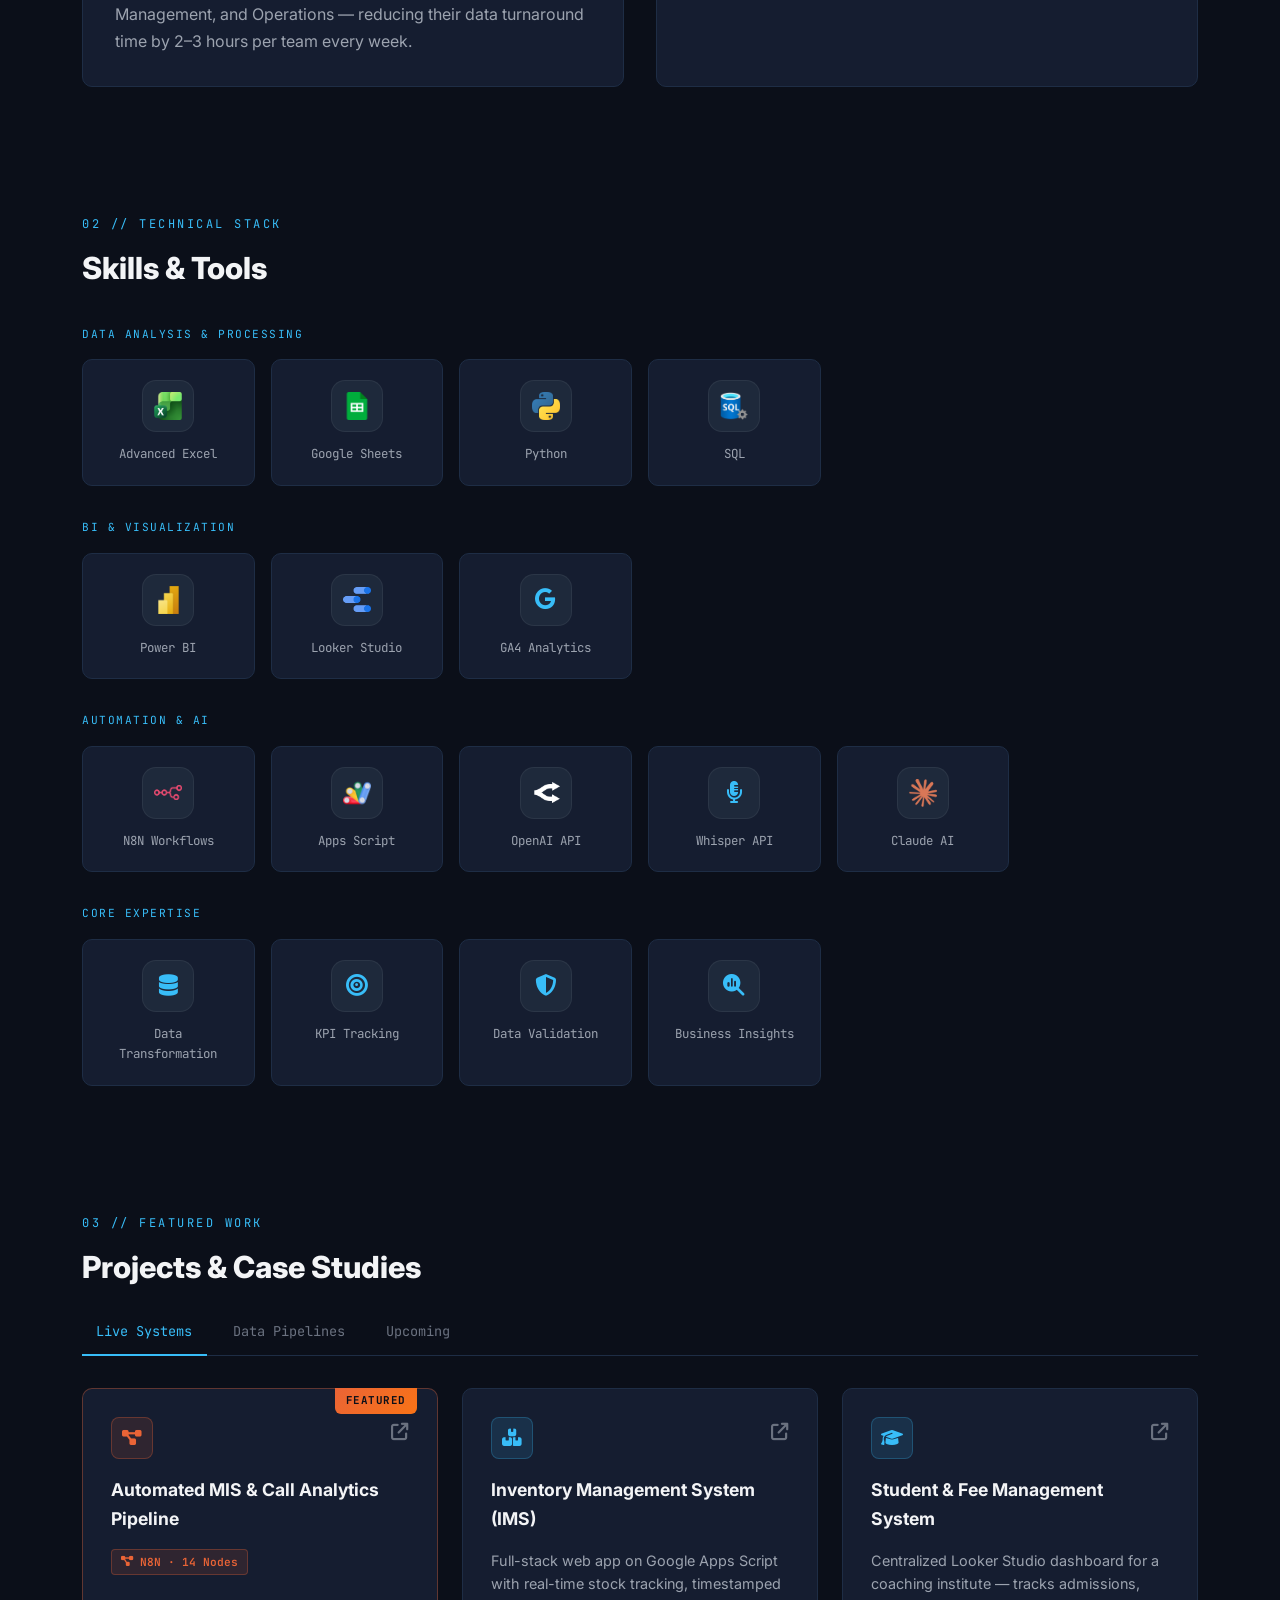
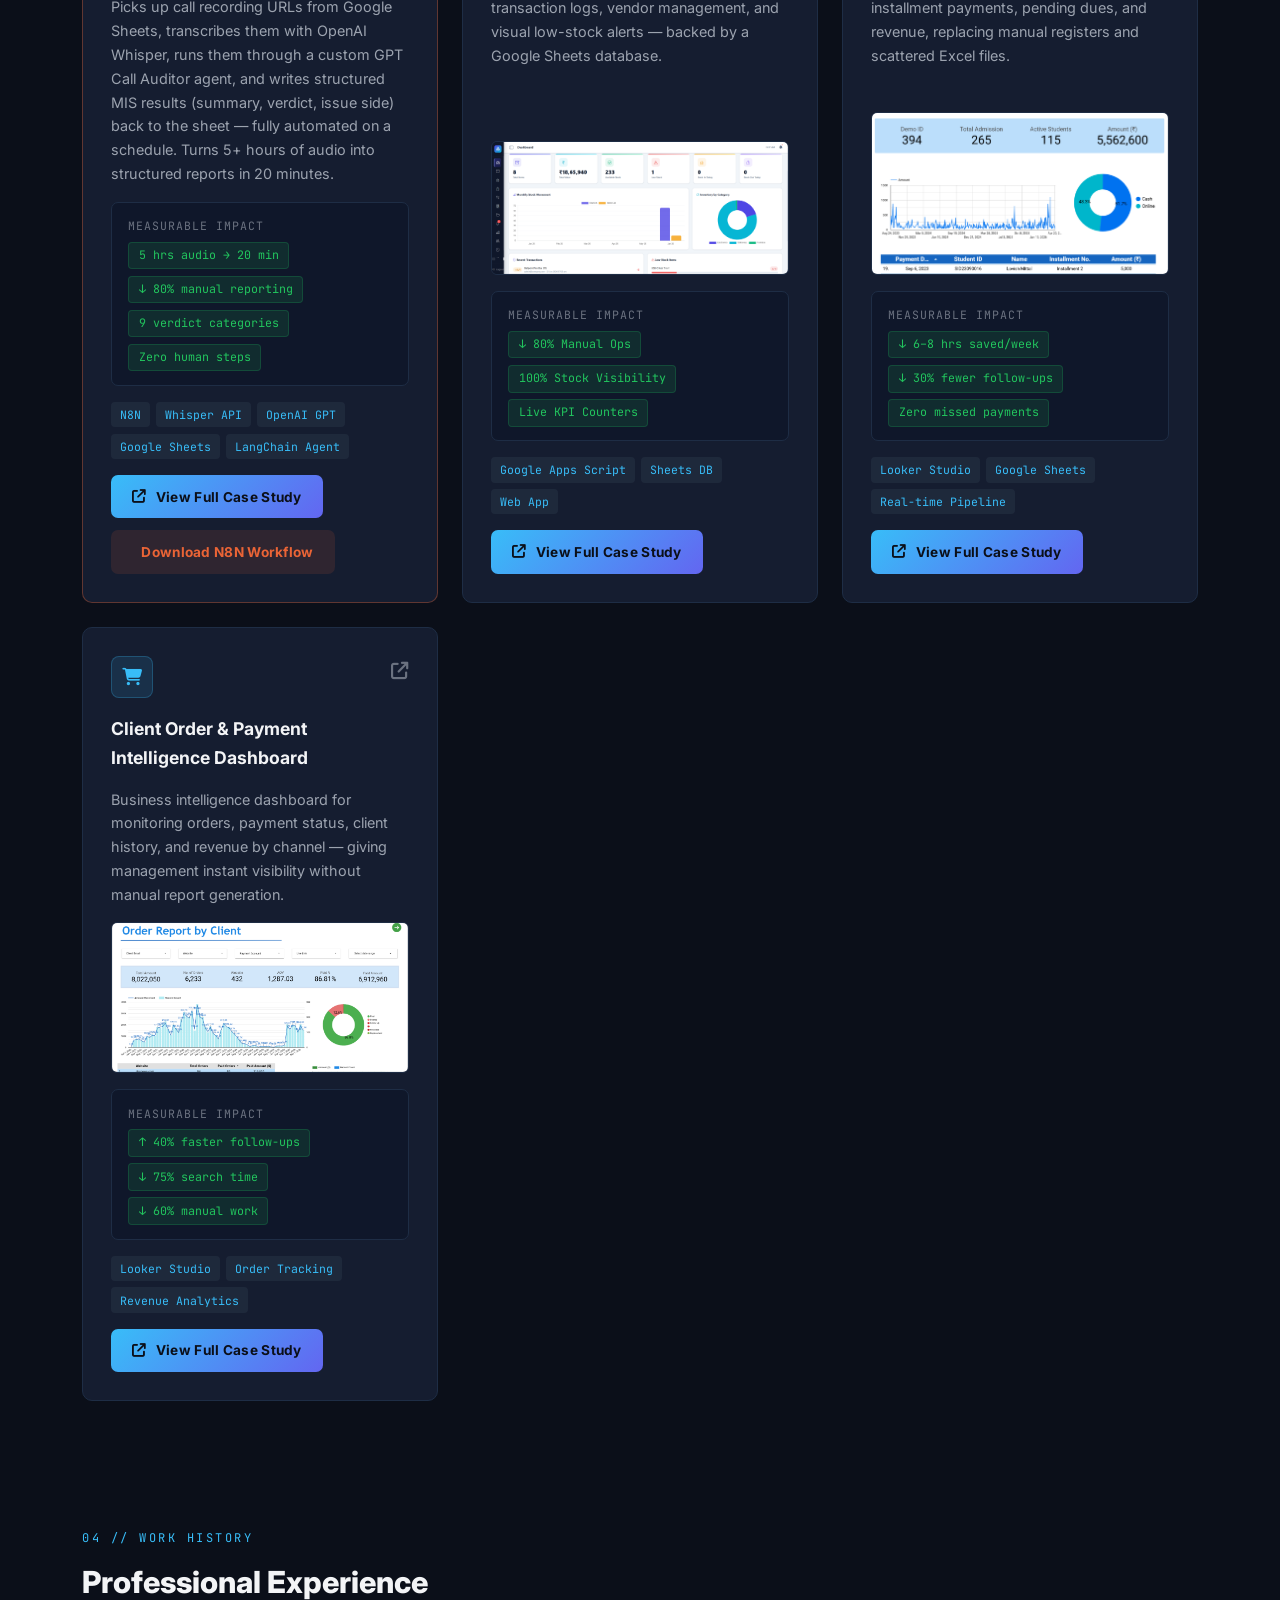
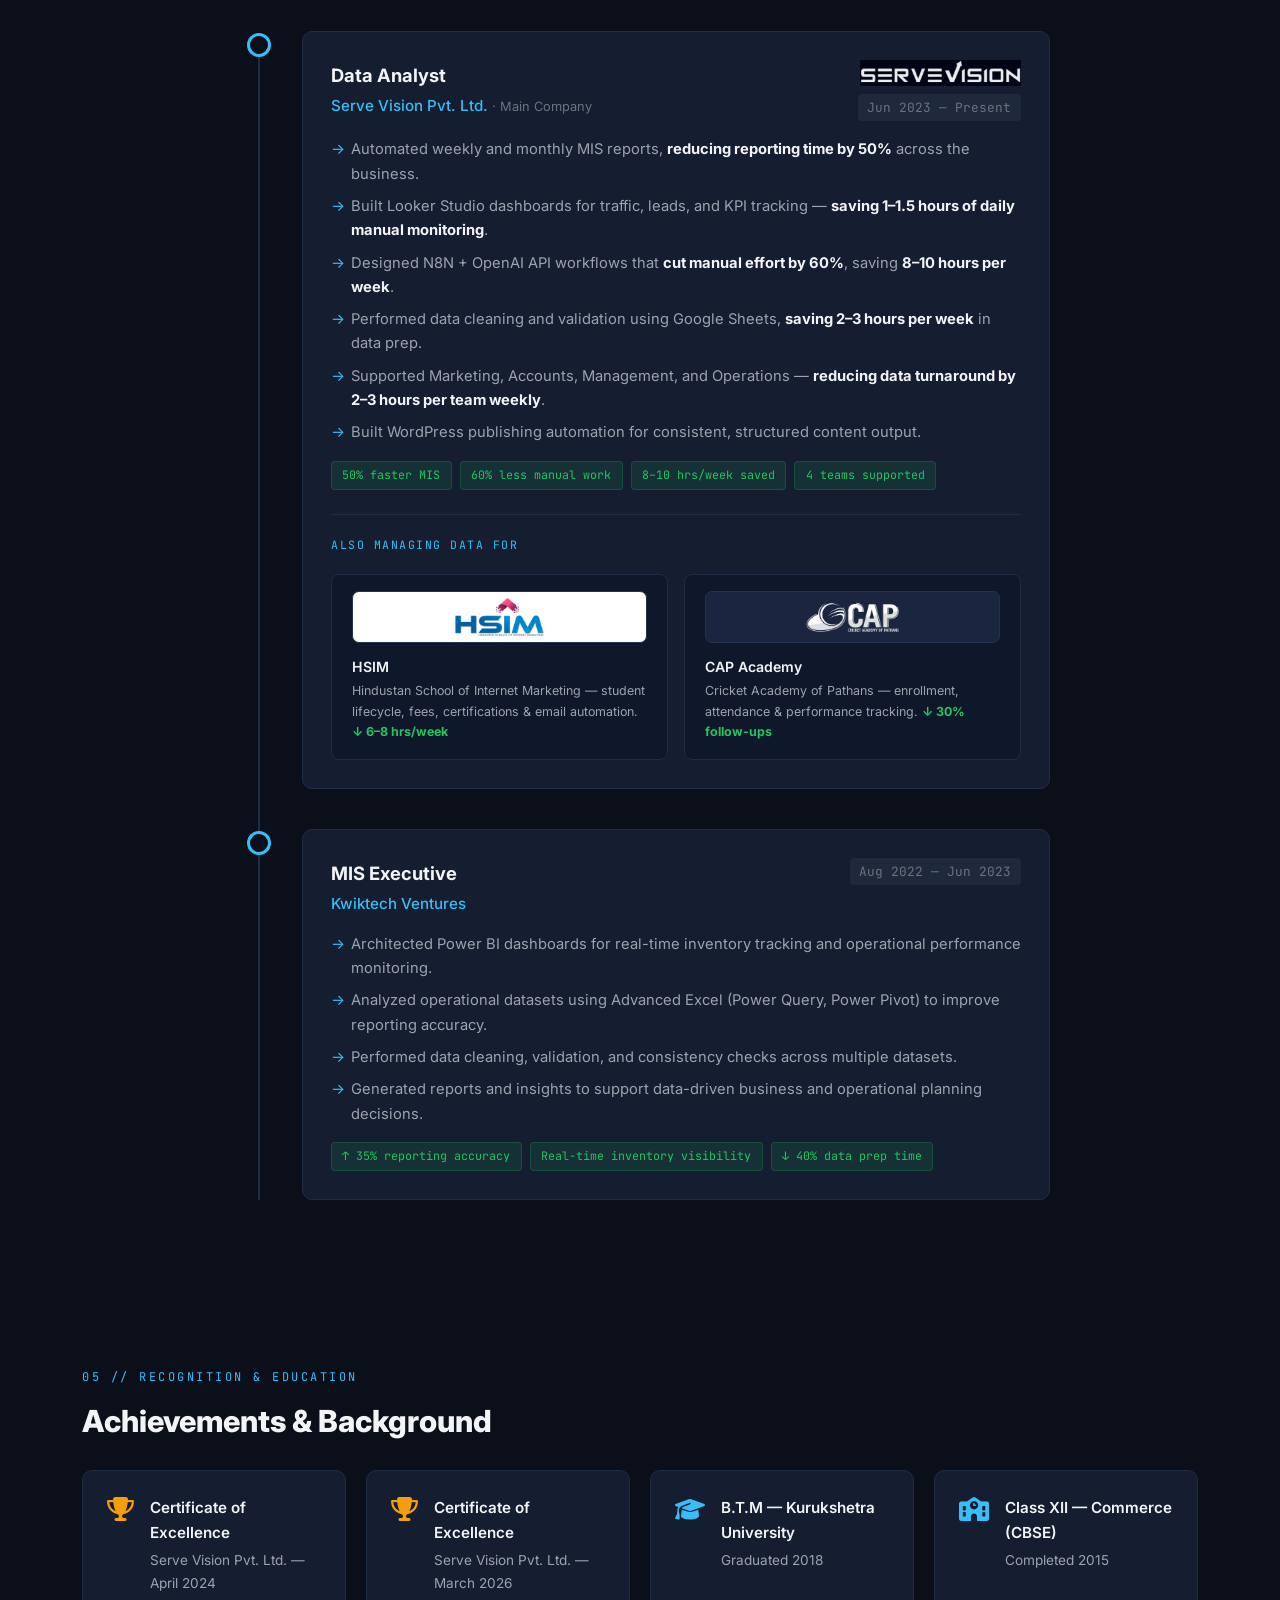
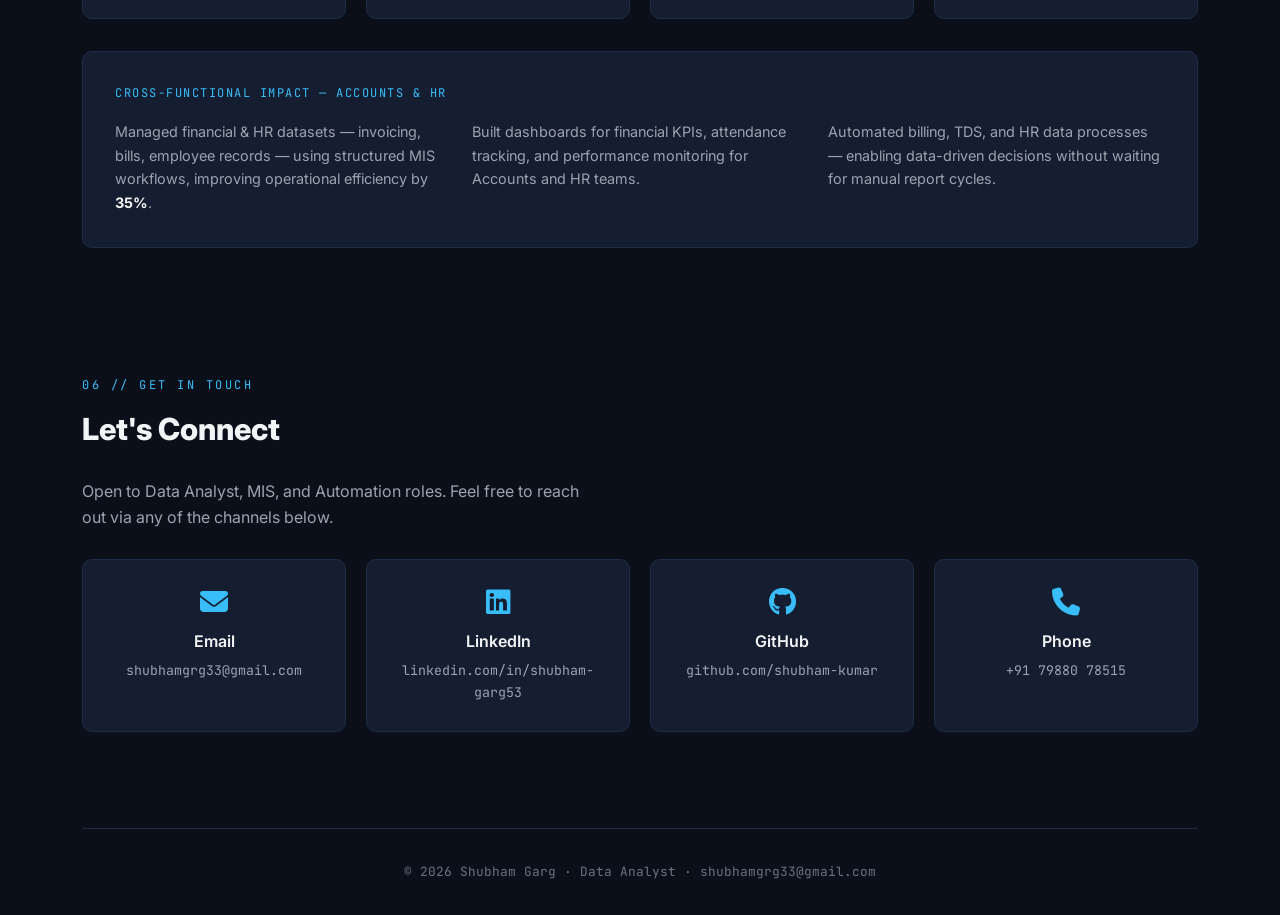
==== commit 80f6475e: "Add files via upload" ====
--- a/index.html
+++ b/index.html
@@ -319,6 +319,39 @@
 
         <!-- LIVE SYSTEMS -->
         <div id="tab-live" class="proj-grid">
+
+            <div class="proj-card" style="border-color:rgba(234,100,54,.35);position:relative">
+                <div style="position:absolute;top:-1px;right:1.25rem;background:linear-gradient(135deg,#EA6436,#F97316);color:#0B0F19;font-family:var(--mono);font-size:.68rem;font-weight:700;padding:.25rem .7rem;border-radius:0 0 6px 6px;letter-spacing:.5px">FEATURED</div>
+                <div class="proj-head">
+                    <div class="proj-icon" style="background:rgba(234,100,54,.12);border-color:rgba(234,100,54,.3);color:#EA6436"><i class="fa-solid fa-diagram-project"></i></div>
+                    <a href="call-analytics.html" class="proj-link"><i class="fa-solid fa-arrow-up-right-from-square"></i></a>
+                </div>
+                <div class="proj-title">Automated MIS & Call Analytics Pipeline</div>
+                <div style="display:flex;gap:.4rem;flex-wrap:wrap;margin-bottom:.25rem">
+                    <span style="display:inline-flex;align-items:center;gap:.4rem;background:rgba(234,100,54,.12);border:1px solid rgba(234,100,54,.3);color:#EA6436;font-family:var(--mono);font-size:.7rem;padding:.2rem .55rem;border-radius:4px;font-weight:600"><i class="fa-solid fa-diagram-project"></i> N8N · 14 Nodes</span>
+                </div>
+                <div class="proj-desc">Picks up call recording URLs from Google Sheets, transcribes them with OpenAI Whisper, runs them through a custom GPT Call Auditor agent, and writes structured MIS results (summary, verdict, issue side) back to the sheet — fully automated on a schedule. Turns 5+ hours of audio into structured reports in 20 minutes.</div>
+                <div class="impact-box">
+                    <p>Measurable Impact</p>
+                    <div class="impact-badges">
+                        <span class="ibadge">5 hrs audio → 20 min</span>
+                        <span class="ibadge">↓ 80% manual reporting</span>
+                        <span class="ibadge">9 verdict categories</span>
+                        <span class="ibadge">Zero human steps</span>
+                    </div>
+                </div>
+                <div class="pill-row">
+                    <span class="pill">N8N</span>
+                    <span class="pill">Whisper API</span>
+                    <span class="pill">OpenAI GPT</span>
+                    <span class="pill">Google Sheets</span>
+                    <span class="pill">LangChain Agent</span>
+                </div>
+                <div style="display:flex;gap:.75rem;flex-wrap:wrap">
+                    <a href="call-analytics.html" class="btn-sm"><i class="fa-solid fa-arrow-up-right-from-square"></i> View Full Case Study</a>
+                    <a href="Audio_transcribe_with_open_AI_whisper.json" download class="btn-sm" style="background:rgba(234,100,54,.12);border-color:rgba(234,100,54,.3);color:#EA6436"><i class="fa-solid fa-arrow-down-to-line"></i> Download N8N Workflow</a>
+                </div>
+            </div>
             <div class="proj-card">
                 <div class="proj-head">
                     <div class="proj-icon"><i class="fa-solid fa-boxes-stacked"></i></div>
@@ -388,23 +421,6 @@
 
         <!-- DATA PIPELINES -->
         <div id="tab-pipeline" class="proj-grid" style="display:none">
-            <div class="proj-card">
-                <div class="proj-head"><div class="proj-icon"><i class="fa-solid fa-microphone-lines"></i></div></div>
-                <div class="proj-title">Automated MIS & Call Analytics Pipeline</div>
-                <div class="proj-desc">End-to-end automation using Whisper API + GPT to transcribe raw client call recordings and generate structured MIS summaries, ratings, and action items — hands-free. Processes 5+ hours of audio in 20 minutes.</div>
-                <div class="impact-box">
-                    <p>Measurable Impact</p>
-                    <div class="impact-badges">
-                        <span class="ibadge">5 hrs → 20 min processing</span>
-                        <span class="ibadge">↓ 80% manual reporting</span>
-                        <span class="ibadge">Auto MIS generation</span>
-                    </div>
-                </div>
-                <div class="pill-row">
-                    <span class="pill">Whisper API</span><span class="pill">OpenAI GPT</span><span class="pill">Python</span><span class="pill">MIS Analytics</span>
-                </div>
-            </div>
-
             <div class="proj-card">
                 <div class="proj-head"><div class="proj-icon"><i class="fa-solid fa-rss"></i></div></div>
                 <div class="proj-title">AI Content Publishing Engine</div>
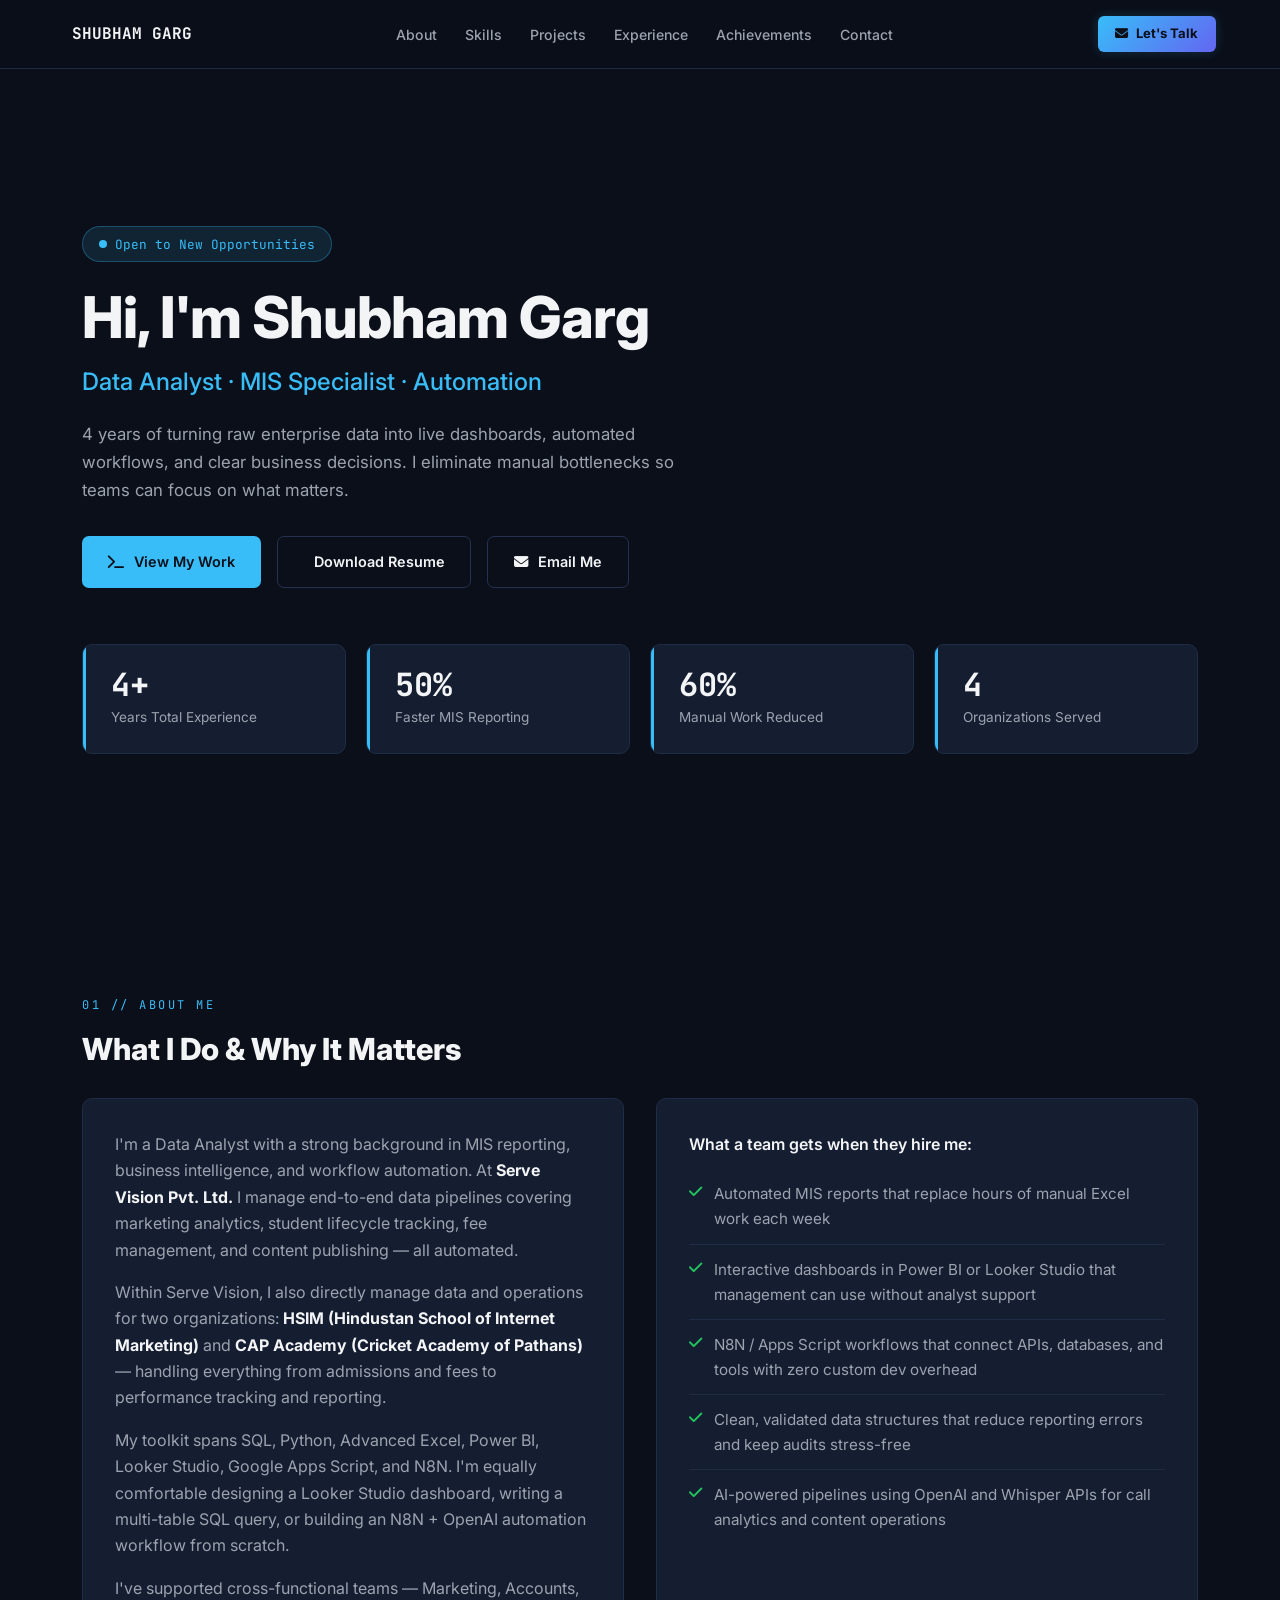
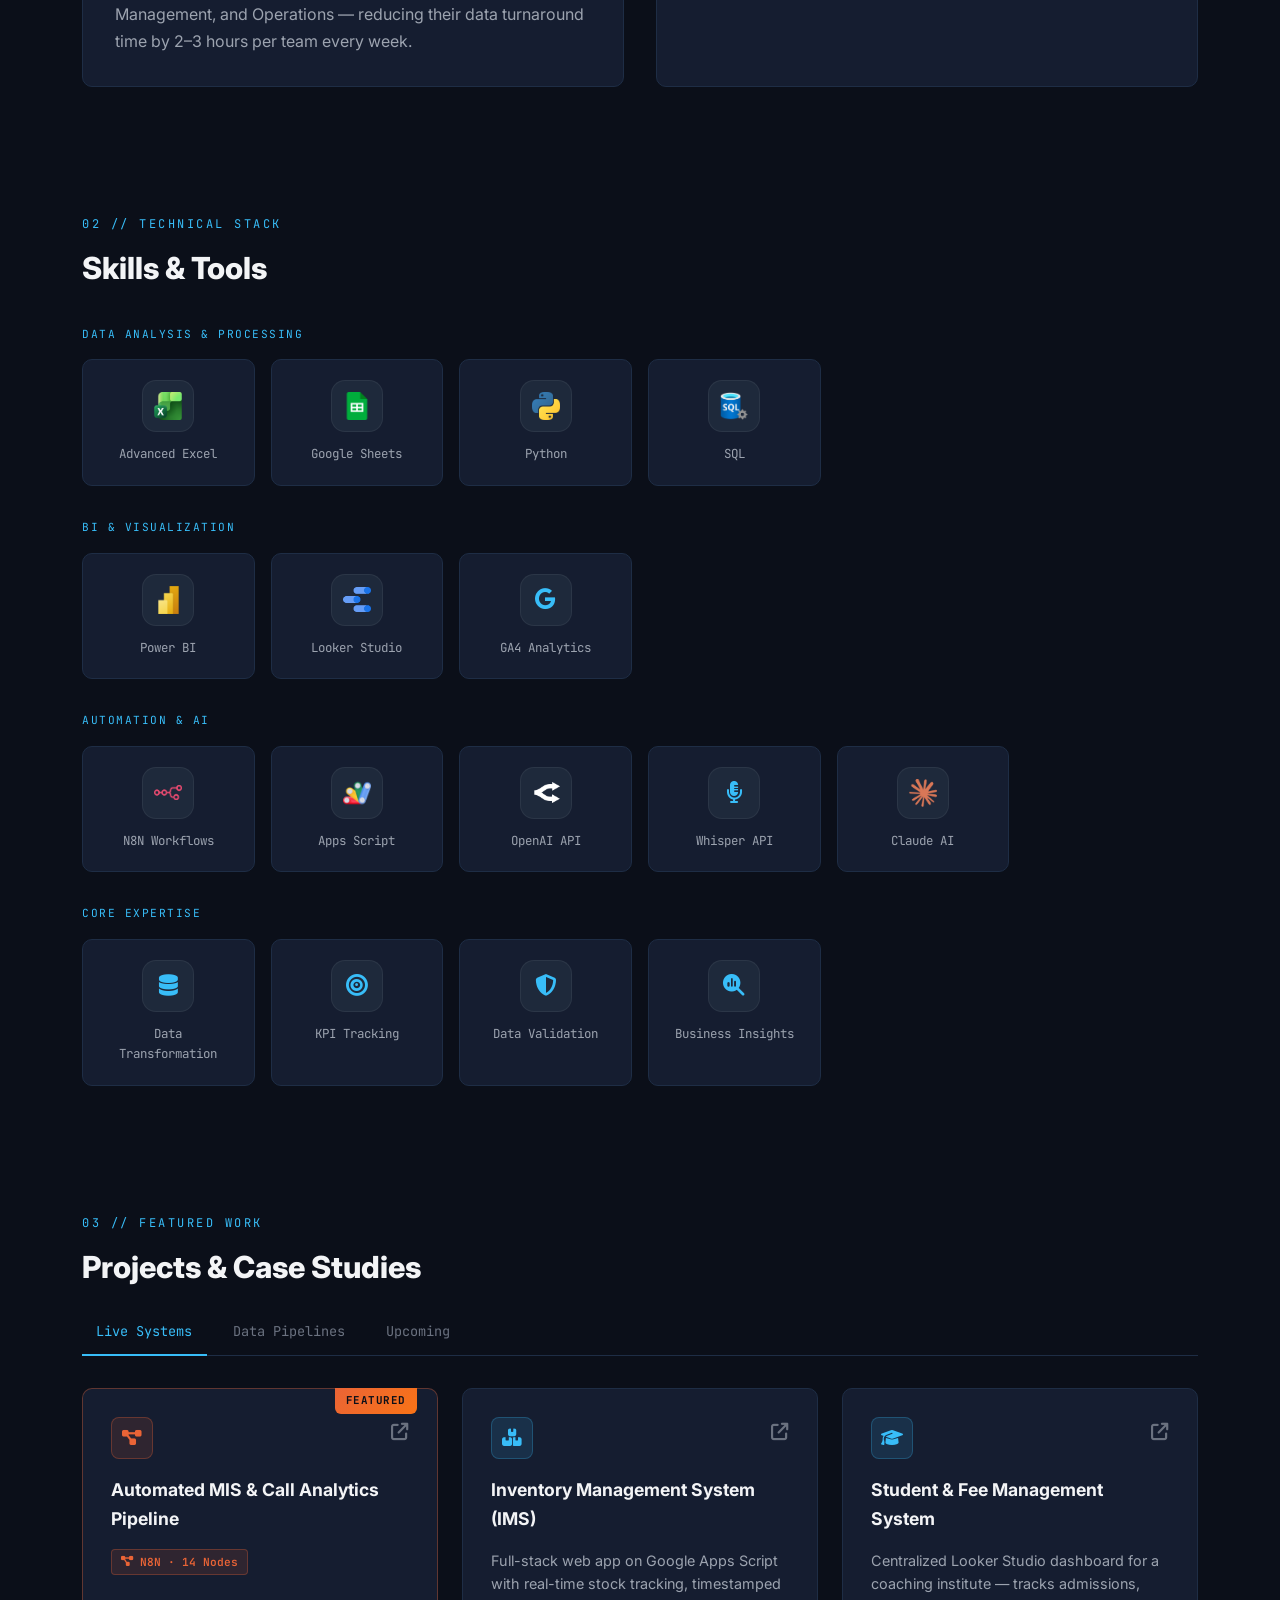
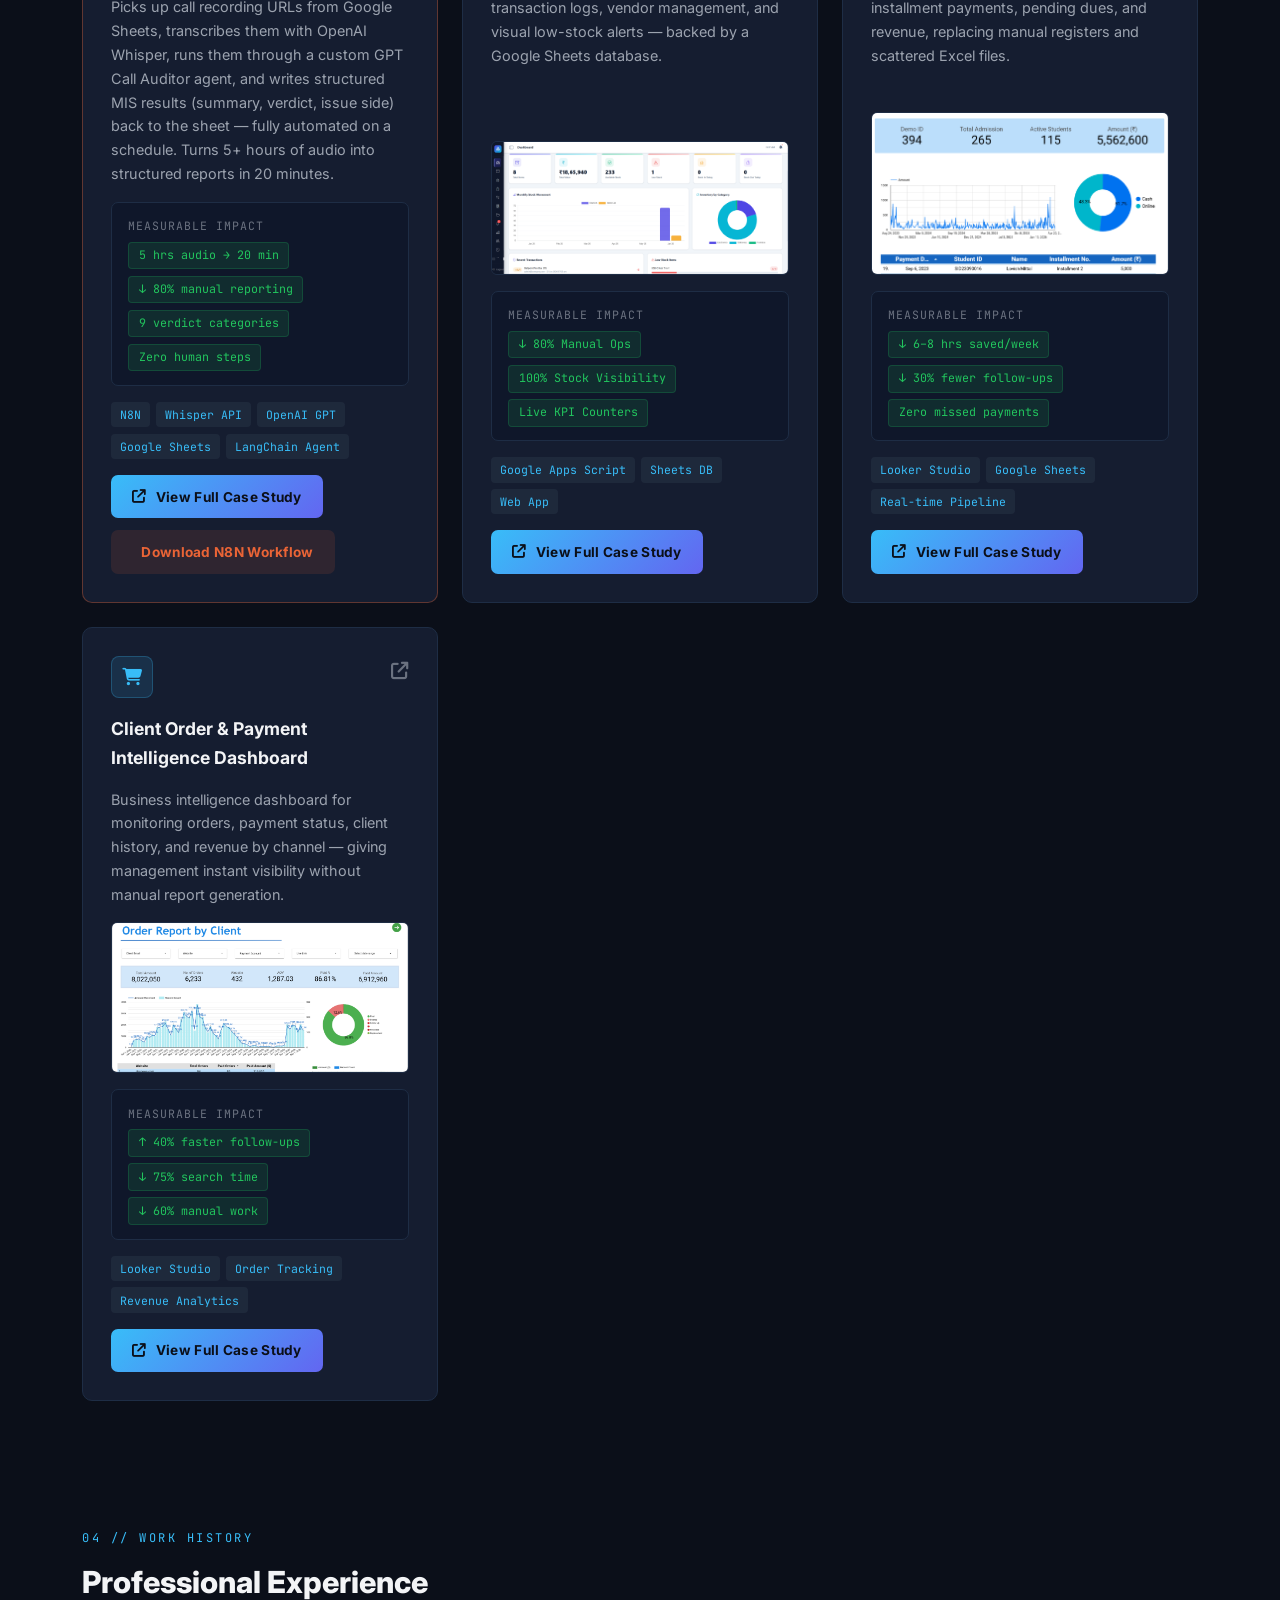
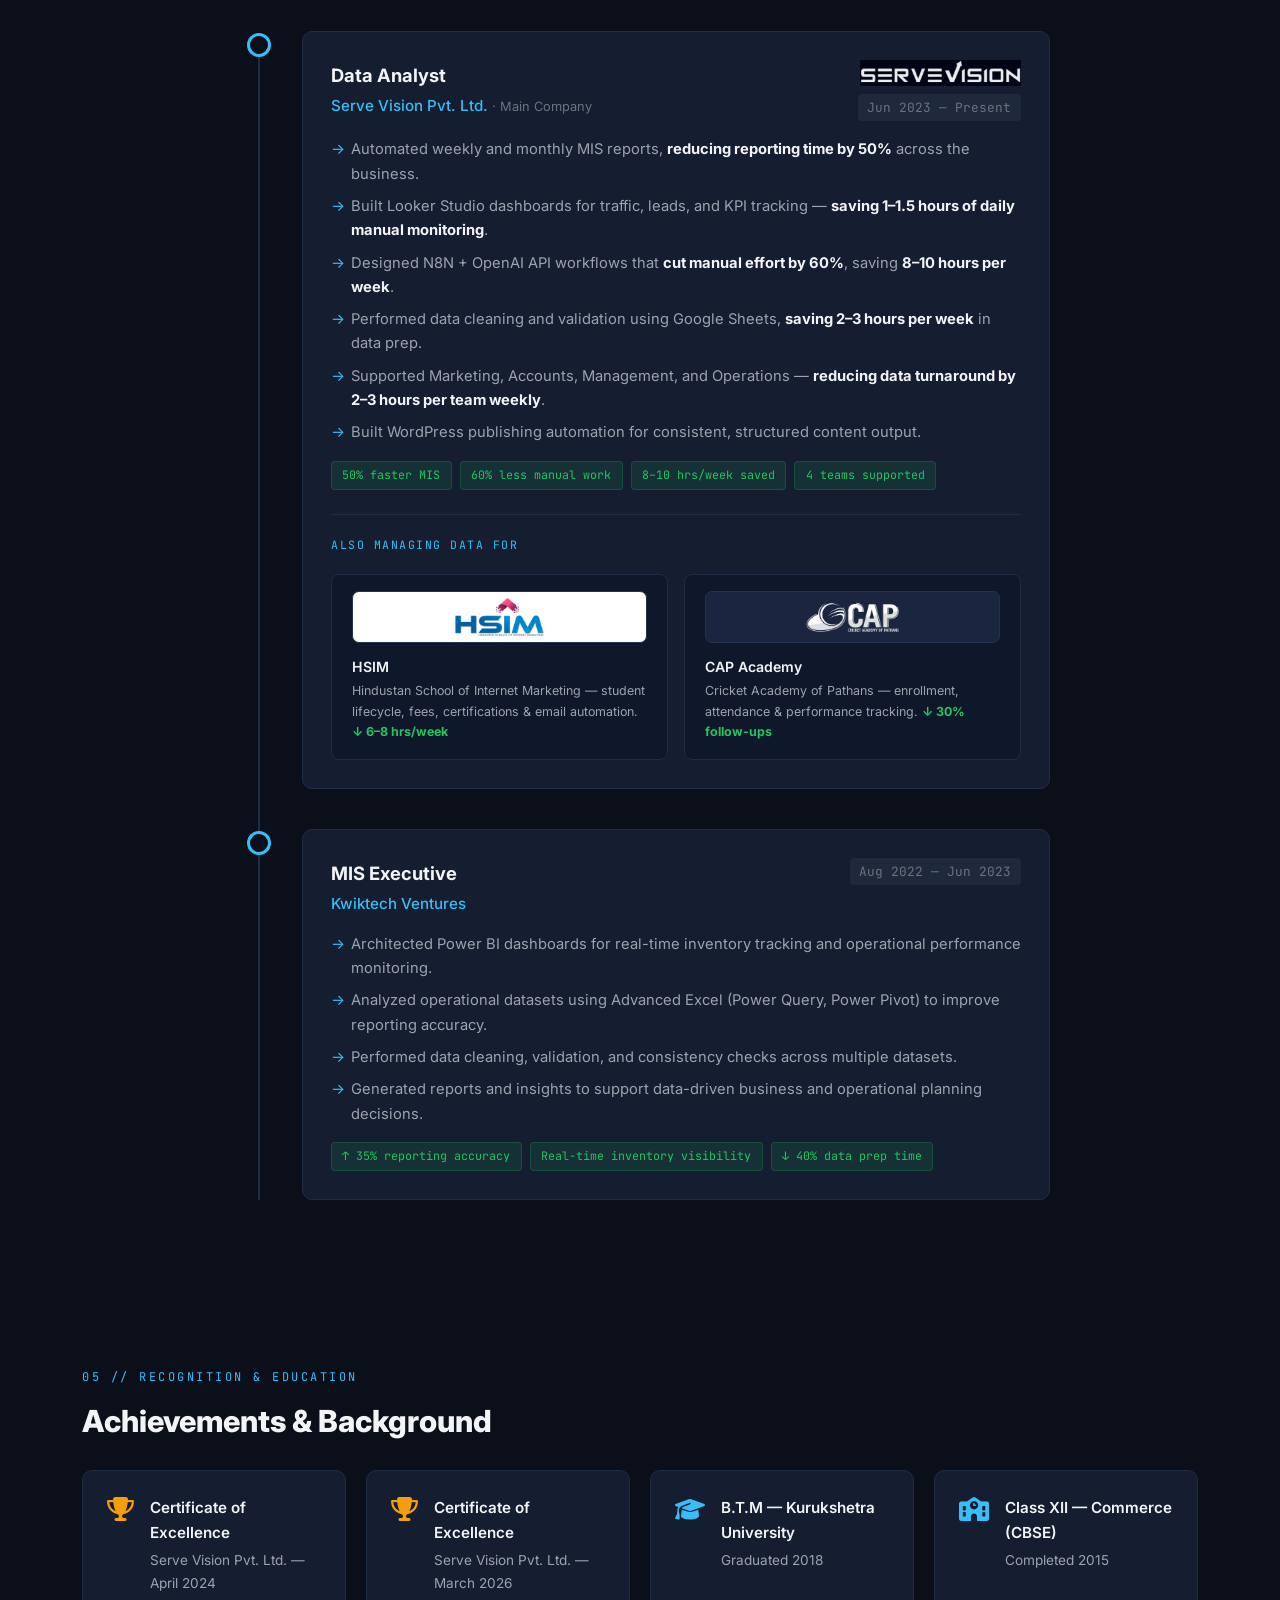
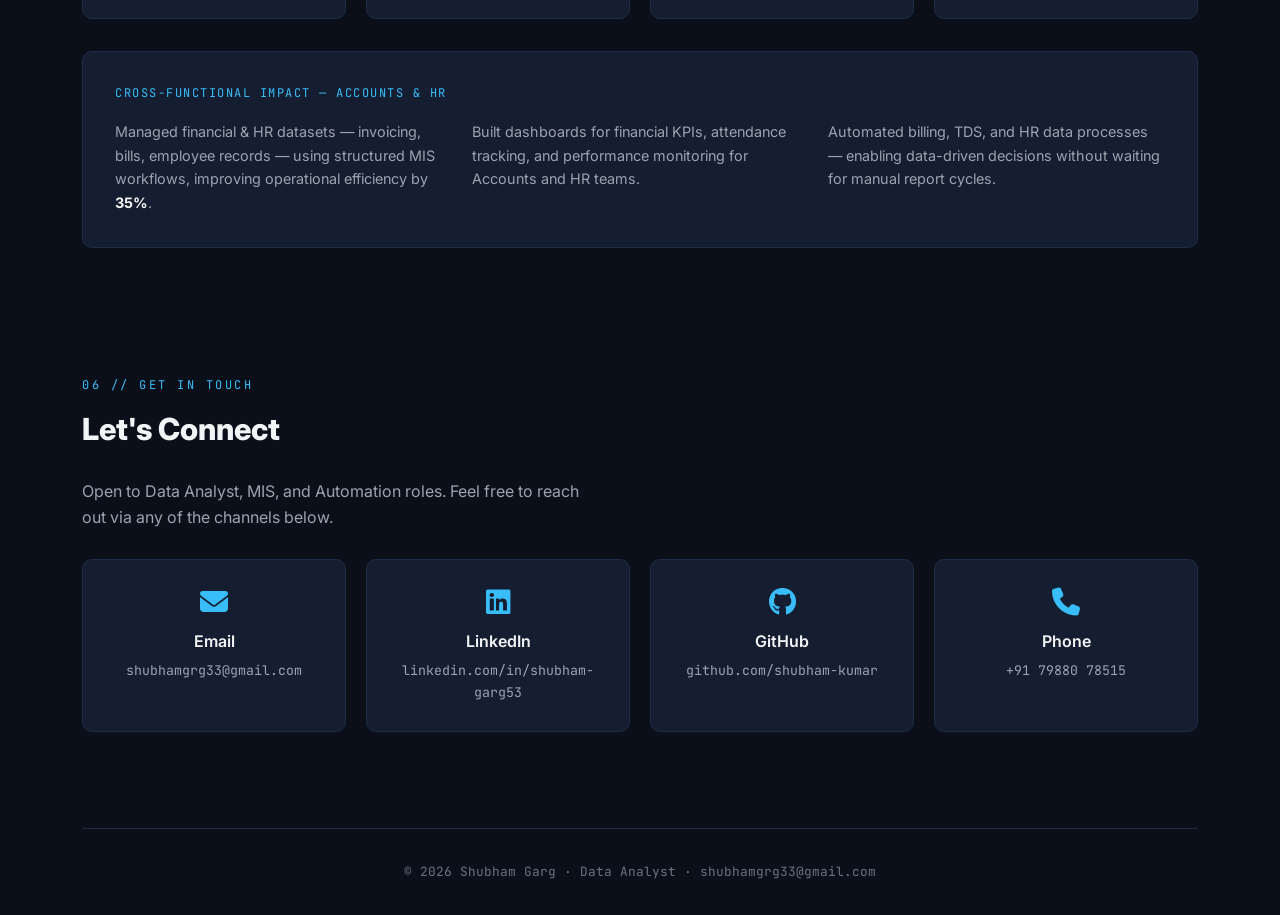
==== commit ea83fb1b: "Add files via upload" ====
--- a/index.html
+++ b/index.html
@@ -1,634 +1,640 @@
-<!DOCTYPE html>
-<html lang="en">
-<head>
-    <meta charset="UTF-8">
-    <meta name="viewport" content="width=device-width, initial-scale=1.0">
-    <title>Shubham Garg | Data Analyst & Automation Specialist</title>
-    <link rel="preconnect" href="https://fonts.googleapis.com">
-    <link rel="preconnect" href="https://fonts.gstatic.com" crossorigin>
-    <link href="https://fonts.googleapis.com/css2?family=Inter:wght@300;400;500;600;700;800&family=JetBrains+Mono:wght@400;500&display=swap" rel="stylesheet">
-    <link rel="stylesheet" href="https://cdnjs.cloudflare.com/ajax/libs/font-awesome/6.4.0/css/all.min.css">
-    <style>
-        :root {
-            --bg-main:#0B0F19; --bg-card:#151D30; --bg-nav:rgba(11,15,25,0.92);
-            --accent:#38BDF8; --accent-dim:rgba(56,189,248,0.12); --accent-glow:rgba(56,189,248,0.25);
-            --green:#22C55E; --green-dim:rgba(34,197,94,0.12);
-            --amber:#F59E0B; --amber-dim:rgba(245,158,11,0.12);
-            --text-1:#F3F4F6; --text-2:#9CA3AF; --text-3:#6B7280;
-            --border:#1E2D45; --border-light:#24324F;
-            --sans:'Inter',sans-serif; --mono:'JetBrains Mono',monospace; --radius:10px;
-        }
-        *{margin:0;padding:0;box-sizing:border-box}
-        html{scroll-behavior:smooth}
-        body{background:var(--bg-main);color:var(--text-1);font-family:var(--sans);line-height:1.65;overflow-x:hidden}
-        ::-webkit-scrollbar{width:6px}
-        ::-webkit-scrollbar-track{background:var(--bg-main)}
-        ::-webkit-scrollbar-thumb{background:var(--border-light);border-radius:3px}
-        ::-webkit-scrollbar-thumb:hover{background:var(--accent)}
-
-        /* NAV */
-        nav{position:fixed;top:0;left:0;width:100%;background:var(--bg-nav);backdrop-filter:blur(14px);
-            border-bottom:1px solid var(--border);z-index:1000;display:flex;justify-content:space-between;
-            align-items:center;padding:1rem 5%}
-        .nav-logo{font-family:var(--mono);font-size:1rem;font-weight:700;color:var(--text-1);
-            display:flex;align-items:center;gap:.5rem}
-        .nav-logo i{color:var(--accent)}
-        .nav-links{display:flex;list-style:none;gap:1.75rem}
-        .nav-links a{color:var(--text-2);text-decoration:none;font-size:.88rem;font-weight:500;transition:color .25s}
-        .nav-links a:hover{color:var(--accent)}
-
-        /* LAYOUT */
-        .container{max-width:1180px;margin:0 auto;padding:0 2rem}
-        section{padding:6rem 0 2rem}
-        .eyebrow{font-family:var(--mono);font-size:.75rem;color:var(--accent);text-transform:uppercase;
-            letter-spacing:2.5px;display:block;margin-bottom:.5rem}
-        .sec-title{font-size:1.9rem;font-weight:800}
-
-        /* HERO */
-        #hero{min-height:100vh;display:flex;flex-direction:column;justify-content:center;padding-top:7rem}
-        .hero-badge{display:inline-flex;align-items:center;gap:.5rem;background:var(--accent-dim);
-            border:1px solid rgba(56,189,248,.3);color:var(--accent);padding:.4rem 1rem;border-radius:50px;
-            font-family:var(--mono);font-size:.8rem;width:fit-content;margin-bottom:1.5rem}
-        .hero-dot{width:8px;height:8px;background:var(--accent);border-radius:50%;animation:pulse 2s infinite}
-        @keyframes pulse{
-            0%{transform:scale(.95);box-shadow:0 0 0 0 rgba(56,189,248,.7)}
-            70%{transform:scale(1);box-shadow:0 0 0 6px rgba(56,189,248,0)}
-            100%{transform:scale(.95);box-shadow:0 0 0 0 rgba(56,189,248,0)}
-        }
-        #hero h1{font-size:3.6rem;font-weight:800;line-height:1.1;letter-spacing:-1px;margin-bottom:.75rem}
-        #hero h2{font-size:1.5rem;font-weight:500;color:var(--accent);margin-bottom:1.25rem}
-        .hero-desc{font-size:1.05rem;color:var(--text-2);max-width:620px;margin-bottom:2rem}
-        .btn-row{display:flex;gap:1rem;flex-wrap:wrap}
-        .btn{display:inline-flex;align-items:center;gap:.65rem;padding:.8rem 1.6rem;border-radius:7px;
-            font-size:.9rem;font-weight:600;text-decoration:none;transition:all .25s;cursor:pointer;border:none}
-        .btn-primary{background:var(--accent);color:var(--bg-main)}
-        .btn-primary:hover{box-shadow:0 0 22px var(--accent-glow);transform:translateY(-2px)}
-        .btn-outline{background:transparent;color:var(--text-1);border:1px solid var(--border-light)}
-        .btn-outline:hover{border-color:var(--accent);transform:translateY(-2px)}
-
-        .metrics-row{display:grid;grid-template-columns:repeat(4,1fr);gap:1.25rem;margin-top:3.5rem}
-        .metric-card{background:var(--bg-card);border:1px solid var(--border);border-radius:var(--radius);
-            padding:1.5rem 1.75rem;position:relative;overflow:hidden}
-        .metric-card::before{content:'';position:absolute;top:0;left:0;width:3px;height:100%;background:var(--accent)}
-        .metric-num{font-family:var(--mono);font-size:2rem;font-weight:700;color:var(--text-1);line-height:1;margin-bottom:.35rem}
-        .metric-label{font-size:.85rem;color:var(--text-2)}
-
-        /* ABOUT */
-        .about-grid{display:grid;grid-template-columns:1fr 1fr;gap:2rem;margin-top:1rem}
-        .bio-card{background:var(--bg-card);border:1px solid var(--border);border-radius:var(--radius);padding:2rem}
-        .bio-card p{color:var(--text-2);font-size:1rem}
-        .bio-card p+p{margin-top:1rem}
-        .value-list{list-style:none;margin-top:.5rem}
-        .value-list li{display:flex;align-items:flex-start;gap:.75rem;padding:.75rem 0;
-            border-bottom:1px solid var(--border);color:var(--text-2);font-size:.95rem}
-        .value-list li:last-child{border-bottom:none}
-        .value-list li i{color:var(--green);margin-top:3px;flex-shrink:0}
-
-        /* SKILLS */
-        .skills-grid{display:grid;grid-template-columns:repeat(auto-fill,minmax(155px,1fr));gap:1rem;margin-top:1rem}
-        .skill-card{background:var(--bg-card);border:1px solid var(--border);border-radius:var(--radius);
-            padding:1.25rem;text-align:center;transition:border-color .25s,transform .25s}
-        .skill-card:hover{border-color:var(--accent);transform:translateY(-4px)}
-        .skill-icon-wrap{width:52px;height:52px;border-radius:14px;background:#1E293B;
-            border:1px solid rgba(255,255,255,.06);display:flex;align-items:center;justify-content:center;margin:0 auto .75rem}
-        .skill-icon-wrap img{width:28px;height:28px;object-fit:contain}
-        .skill-icon-wrap i{font-size:1.35rem;color:var(--accent)}
-        .skill-name{font-family:var(--mono);font-size:.78rem;color:var(--text-2)}
-        .skill-cat{font-family:var(--mono);font-size:.7rem;color:var(--accent);text-transform:uppercase;
-            letter-spacing:1.5px;margin-bottom:.75rem;margin-top:2rem}
-
-        /* PROJECTS */
-        .tab-row{display:flex;gap:.75rem;border-bottom:1px solid var(--border);margin-bottom:2rem;padding-bottom:.5rem}
-        .tab{background:transparent;border:none;color:var(--text-3);font-family:var(--mono);font-size:.85rem;
-            padding:.4rem .9rem;cursor:pointer;transition:color .25s;position:relative}
-        .tab.active{color:var(--accent)}
-        .tab.active::after{content:'';position:absolute;bottom:-.6rem;left:0;width:100%;height:2px;background:var(--accent)}
-        .proj-grid{display:grid;grid-template-columns:repeat(auto-fit,minmax(330px,1fr));gap:1.5rem}
-        .proj-card{background:var(--bg-card);border:1px solid var(--border);border-radius:var(--radius);
-            padding:1.75rem;display:flex;flex-direction:column;gap:1rem;transition:border-color .25s,transform .25s}
-        .proj-card:hover{border-color:var(--accent);transform:translateY(-3px)}
-        .proj-head{display:flex;justify-content:space-between;align-items:flex-start}
-        .proj-icon{background:var(--accent-dim);border:1px solid rgba(56,189,248,.25);width:42px;height:42px;
-            border-radius:8px;display:flex;align-items:center;justify-content:center;color:var(--accent);font-size:1.1rem}
-        .proj-link{color:var(--text-3);font-size:1.1rem;text-decoration:none;transition:color .25s}
-        .proj-link:hover{color:var(--accent)}
-        .proj-title{font-size:1.1rem;font-weight:700}
-        .proj-desc{font-size:.9rem;color:var(--text-2);flex-grow:1}
-        .proj-img{border-radius:6px;width:100%;height:auto;border:1px solid var(--border);display:block}
-        .pill-row{display:flex;flex-wrap:wrap;gap:.4rem}
-        .pill{font-family:var(--mono);font-size:.72rem;background:#1E293B;color:var(--accent);padding:.2rem .55rem;border-radius:4px}
-        .pill.amber{color:var(--amber);background:var(--amber-dim)}
-        .impact-box{background:#0F172A;border-radius:7px;padding:.85rem 1rem;border:1px solid var(--border)}
-        .impact-box p{font-size:.72rem;color:var(--text-3);margin-bottom:.4rem;font-family:var(--mono);
-            text-transform:uppercase;letter-spacing:1px}
-        .impact-badges{display:flex;flex-wrap:wrap;gap:.4rem}
-        .ibadge{font-family:var(--mono);font-size:.73rem;color:var(--green);background:var(--green-dim);
-            border:1px solid rgba(34,197,94,.2);padding:.2rem .6rem;border-radius:4px}
-        .btn-sm{display:inline-flex;align-items:center;gap:.6rem;padding:.65rem 1.3rem;border-radius:7px;
-            font-size:.85rem;font-weight:700;text-decoration:none;
-            background:linear-gradient(135deg,var(--accent),#6366F1);
-            color:#0B0F19;border:none;transition:all .3s ease;width:fit-content;
-            box-shadow:0 0 0 rgba(56,189,248,0);letter-spacing:.3px}
-        .btn-sm:hover{transform:translateY(-2px);
-            box-shadow:0 6px 24px rgba(56,189,248,.45);
-            background:linear-gradient(135deg,#7DD3FC,#818CF8)}
-
-        /* EXPERIENCE */
-        .exp-wrap{position:relative;max-width:820px;margin:1rem auto 0}
-        .exp-wrap::before{content:'';position:absolute;left:28px;top:4px;width:2px;
-            height:calc(100% - 4px);background:var(--border)}
-        .exp-item{position:relative;padding-left:72px;margin-bottom:2.5rem}
-        .exp-dot{position:absolute;left:17px;top:2px;width:24px;height:24px;border-radius:50%;
-            background:var(--bg-main);border:3px solid var(--accent);z-index:2}
-        .exp-card{background:var(--bg-card);border:1px solid var(--border);border-radius:var(--radius);padding:1.75rem}
-        .exp-head{display:flex;justify-content:space-between;align-items:flex-start;
-            flex-wrap:wrap;gap:.5rem;margin-bottom:1rem}
-        .exp-role{font-size:1.15rem;font-weight:700}
-        .exp-co{font-size:.95rem;color:var(--accent);font-weight:500;margin-top:.15rem}
-        .exp-date{font-family:var(--mono);font-size:.8rem;color:var(--text-3);
-            background:#1E293B;padding:.2rem .6rem;border-radius:4px;white-space:nowrap}
-        .exp-ul{list-style:none}
-        .exp-ul li{position:relative;padding-left:1.25rem;margin-bottom:.5rem;font-size:.92rem;color:var(--text-2)}
-        .exp-ul li::before{content:'→';position:absolute;left:0;color:var(--accent)}
-        .exp-ul strong{color:var(--text-1)}
-        .stat-row{display:flex;flex-wrap:wrap;gap:.5rem;margin-top:1rem}
-        .stat-tag{background:var(--green-dim);border:1px solid rgba(34,197,94,.2);color:var(--green);
-            font-family:var(--mono);font-size:.73rem;padding:.25rem .65rem;border-radius:4px}
-
-        /* Sub-company cards inside Serve Vision */
-        .sub-co-grid{display:grid;grid-template-columns:1fr 1fr;gap:1rem;margin-top:1.25rem}
-        .sub-co-card{background:#0F172A;border:1px solid var(--border);border-radius:8px;padding:1rem 1.25rem;
-            display:flex;flex-direction:column;gap:.75rem}
-        .sub-co-logo{width:100%;height:52px;border-radius:7px;overflow:hidden;flex-shrink:0;
-            background:#1E293B;display:flex;align-items:center;justify-content:center;border:1px solid var(--border-light)}
-        .sub-co-logo img{width:auto;height:38px;max-width:100%;object-fit:contain}
-        .sub-co-logo i{color:var(--accent);font-size:1.1rem}
-        .sub-co-name{font-size:.88rem;font-weight:600;color:var(--text-1);margin-bottom:.2rem}
-        .sub-co-desc{font-size:.78rem;color:var(--text-2)}
-
-        /* ACHIEVEMENTS */
-        .ach-grid{display:grid;grid-template-columns:repeat(auto-fit,minmax(240px,1fr));gap:1.25rem}
-        .ach-card{background:var(--bg-card);border:1px solid var(--border);border-radius:var(--radius);
-            padding:1.5rem;display:flex;align-items:flex-start;gap:1rem}
-        .ach-icon{font-size:1.5rem;margin-top:2px;flex-shrink:0}
-        .ach-title{font-size:.95rem;font-weight:600;margin-bottom:.25rem}
-        .ach-sub{font-size:.85rem;color:var(--text-2)}
-
-        /* CONTACT */
-        .contact-grid{display:grid;grid-template-columns:repeat(auto-fit,minmax(220px,1fr));gap:1.25rem}
-        .cc{background:var(--bg-card);border:1px solid var(--border);border-radius:var(--radius);
-            padding:1.75rem;text-align:center;text-decoration:none;color:inherit;transition:border-color .25s}
-        .cc:hover{border-color:var(--accent)}
-        .cc i{font-size:1.75rem;color:var(--accent);margin-bottom:.75rem;display:block}
-        .cc h3{font-size:1rem;font-weight:600;margin-bottom:.35rem}
-        .cc p{font-size:.83rem;color:var(--text-2);font-family:var(--mono)}
-
-        footer{border-top:1px solid var(--border);padding:2rem 0;text-align:center;
-            font-family:var(--mono);font-size:.8rem;color:var(--text-3);margin-top:4rem}
-
-        @media(max-width:900px){
-            .metrics-row{grid-template-columns:repeat(2,1fr)}
-            .about-grid{grid-template-columns:1fr}
-        }
-        @media(max-width:640px){
-            nav{padding:.9rem 5%}
-            .nav-links{display:none}
-            #hero h1{font-size:2.4rem}
-            #hero h2{font-size:1.15rem}
-            .metrics-row{grid-template-columns:1fr 1fr}
-            .proj-grid{grid-template-columns:1fr}
-            .sec-title{font-size:1.6rem}
-        }
-    </style>
-</head>
-<body>
-
-<nav>
-    <div class="nav-logo"><i class="fa-solid fa-chart-network"></i> SHUBHAM GARG</div>
-    <ul class="nav-links">
-        <li><a href="#about">About</a></li>
-        <li><a href="#skills">Skills</a></li>
-        <li><a href="#projects">Projects</a></li>
-        <li><a href="#experience">Experience</a></li>
-        <li><a href="#achievements">Achievements</a></li>
-        <li><a href="#contact">Contact</a></li>
-    </ul>
-</nav>
-
-<div class="container">
-
-    <!-- HERO -->
-    <section id="hero">
-        <div class="hero-badge"><div class="hero-dot"></div> Open to New Opportunities</div>
-        <h1>Hi, I'm Shubham Garg</h1>
-        <h2>Data Analyst · MIS Specialist · Automation</h2>
-        <p class="hero-desc">
-            4 years of turning raw enterprise data into live dashboards, automated workflows, and clear business decisions. I eliminate manual bottlenecks so teams can focus on what matters.
-        </p>
-        <div class="btn-row">
-            <a href="#projects" class="btn btn-primary"><i class="fa-solid fa-terminal"></i> View My Work</a>
-            <a href="assets/resume.pdf" class="btn btn-outline" download><i class="fa-solid fa-arrow-down-to-line"></i> Download Resume</a>
-            <a href="mailto:shubhamgrg33@gmail.com" class="btn btn-outline"><i class="fa-solid fa-envelope"></i> Email Me</a>
-        </div>
-        <div class="metrics-row">
-            <div class="metric-card"><div class="metric-num">4+</div><div class="metric-label">Years Total Experience</div></div>
-            <div class="metric-card"><div class="metric-num">50%</div><div class="metric-label">Faster MIS Reporting</div></div>
-            <div class="metric-card"><div class="metric-num">60%</div><div class="metric-label">Manual Work Reduced</div></div>
-            <div class="metric-card"><div class="metric-num">4</div><div class="metric-label">Organizations Served</div></div>
-        </div>
-    </section>
-
-    <!-- ABOUT -->
-    <section id="about">
-        <div style="margin-bottom:1.5rem">
-            <span class="eyebrow">01 // About Me</span>
-            <h2 class="sec-title">What I Do & Why It Matters</h2>
-        </div>
-        <div class="about-grid">
-            <div class="bio-card">
-                <p>I'm a Data Analyst with a strong background in MIS reporting, business intelligence, and workflow automation. At <strong style="color:var(--text-1)">Serve Vision Pvt. Ltd.</strong> I manage end-to-end data pipelines covering marketing analytics, student lifecycle tracking, fee management, and content publishing — all automated.</p>
-                <p>Within Serve Vision, I also directly manage data and operations for two organizations: <strong style="color:var(--text-1)">HSIM (Hindustan School of Internet Marketing)</strong> and <strong style="color:var(--text-1)">CAP Academy (Cricket Academy of Pathans)</strong> — handling everything from admissions and fees to performance tracking and reporting.</p>
-                <p>My toolkit spans SQL, Python, Advanced Excel, Power BI, Looker Studio, Google Apps Script, and N8N. I'm equally comfortable designing a Looker Studio dashboard, writing a multi-table SQL query, or building an N8N + OpenAI automation workflow from scratch.</p>
-                <p>I've supported cross-functional teams — Marketing, Accounts, Management, and Operations — reducing their data turnaround time by 2–3 hours per team every week.</p>
-            </div>
-            <div class="bio-card">
-                <p style="font-weight:600;color:var(--text-1);margin-bottom:.75rem">What a team gets when they hire me:</p>
-                <ul class="value-list">
-                    <li><i class="fa-solid fa-check"></i><span>Automated MIS reports that replace hours of manual Excel work each week</span></li>
-                    <li><i class="fa-solid fa-check"></i><span>Interactive dashboards in Power BI or Looker Studio that management can use without analyst support</span></li>
-                    <li><i class="fa-solid fa-check"></i><span>N8N / Apps Script workflows that connect APIs, databases, and tools with zero custom dev overhead</span></li>
-                    <li><i class="fa-solid fa-check"></i><span>Clean, validated data structures that reduce reporting errors and keep audits stress-free</span></li>
-                    <li><i class="fa-solid fa-check"></i><span>AI-powered pipelines using OpenAI and Whisper APIs for call analytics and content operations</span></li>
-                </ul>
-            </div>
-        </div>
-    </section>
-
-    <!-- SKILLS -->
-    <section id="skills">
-        <div style="margin-bottom:1.5rem">
-            <span class="eyebrow">02 // Technical Stack</span>
-            <h2 class="sec-title">Skills & Tools</h2>
-        </div>
-
-        <p class="skill-cat">Data Analysis & Processing</p>
-        <div class="skills-grid">
-            <div class="skill-card"><div class="skill-icon-wrap"><img src="assets/icon/excel.png" alt="Excel"></div><div class="skill-name">Advanced Excel</div></div>
-            <div class="skill-card"><div class="skill-icon-wrap"><img src="assets/icon/gsheets.png" alt="Sheets"></div><div class="skill-name">Google Sheets</div></div>
-            <div class="skill-card"><div class="skill-icon-wrap"><img src="assets/icon/py.png" alt="Python"></div><div class="skill-name">Python</div></div>
-            <div class="skill-card"><div class="skill-icon-wrap"><img src="assets/icon/sql.png" alt="SQL"></div><div class="skill-name">SQL</div></div>
-        </div>
-
-        <p class="skill-cat">BI & Visualization</p>
-        <div class="skills-grid">
-            <div class="skill-card"><div class="skill-icon-wrap"><img src="assets/icon/pbi.png" alt="Power BI"></div><div class="skill-name">Power BI</div></div>
-            <div class="skill-card"><div class="skill-icon-wrap"><img src="assets/icon/gds.png" alt="Looker Studio"></div><div class="skill-name">Looker Studio</div></div>
-            <div class="skill-card"><div class="skill-icon-wrap"><i class="fa-brands fa-google"></i></div><div class="skill-name">GA4 Analytics</div></div>
-        </div>
-
-        <p class="skill-cat">Automation & AI</p>
-        <div class="skills-grid">
-            <div class="skill-card"><div class="skill-icon-wrap"><img src="assets/icon/n8n.png" alt="N8N"></div><div class="skill-name">N8N Workflows</div></div>
-            <div class="skill-card"><div class="skill-icon-wrap"><img src="assets/icon/gas.png" alt="Apps Script"></div><div class="skill-name">Apps Script</div></div>
-            <div class="skill-card"><div class="skill-icon-wrap"><img src="assets/icon/open-router-dark.png" alt="OpenAI"></div><div class="skill-name">OpenAI API</div></div>
-            <div class="skill-card"><div class="skill-icon-wrap"><i class="fa-solid fa-microphone-lines"></i></div><div class="skill-name">Whisper API</div></div>
-            <div class="skill-card"><div class="skill-icon-wrap"><img src="assets/icon/claude.png" alt="Claude"></div><div class="skill-name">Claude AI</div></div>
-        </div>
-
-        <p class="skill-cat">Core Expertise</p>
-        <div class="skills-grid">
-            <div class="skill-card"><div class="skill-icon-wrap"><i class="fa-solid fa-database"></i></div><div class="skill-name">Data Transformation</div></div>
-            <div class="skill-card"><div class="skill-icon-wrap"><i class="fa-solid fa-bullseye"></i></div><div class="skill-name">KPI Tracking</div></div>
-            <div class="skill-card"><div class="skill-icon-wrap"><i class="fa-solid fa-shield-halved"></i></div><div class="skill-name">Data Validation</div></div>
-            <div class="skill-card"><div class="skill-icon-wrap"><i class="fa-solid fa-magnifying-glass-chart"></i></div><div class="skill-name">Business Insights</div></div>
-        </div>
-    </section>
-
-    <!-- PROJECTS -->
-    <section id="projects">
-        <div style="margin-bottom:1.5rem">
-            <span class="eyebrow">03 // Featured Work</span>
-            <h2 class="sec-title">Projects & Case Studies</h2>
-        </div>
-
-        <div class="tab-row">
-            <button class="tab active" onclick="switchTab('live',this)">Live Systems</button>
-            <button class="tab" onclick="switchTab('pipeline',this)">Data Pipelines</button>
-            <button class="tab" onclick="switchTab('upcoming',this)">Upcoming</button>
-        </div>
-
-        <!-- LIVE SYSTEMS -->
-        <div id="tab-live" class="proj-grid">
-
-            <div class="proj-card" style="border-color:rgba(234,100,54,.35);position:relative">
-                <div style="position:absolute;top:-1px;right:1.25rem;background:linear-gradient(135deg,#EA6436,#F97316);color:#0B0F19;font-family:var(--mono);font-size:.68rem;font-weight:700;padding:.25rem .7rem;border-radius:0 0 6px 6px;letter-spacing:.5px">FEATURED</div>
-                <div class="proj-head">
-                    <div class="proj-icon" style="background:rgba(234,100,54,.12);border-color:rgba(234,100,54,.3);color:#EA6436"><i class="fa-solid fa-diagram-project"></i></div>
-                    <a href="call-analytics.html" class="proj-link"><i class="fa-solid fa-arrow-up-right-from-square"></i></a>
-                </div>
-                <div class="proj-title">Automated MIS & Call Analytics Pipeline</div>
-                <div style="display:flex;gap:.4rem;flex-wrap:wrap;margin-bottom:.25rem">
-                    <span style="display:inline-flex;align-items:center;gap:.4rem;background:rgba(234,100,54,.12);border:1px solid rgba(234,100,54,.3);color:#EA6436;font-family:var(--mono);font-size:.7rem;padding:.2rem .55rem;border-radius:4px;font-weight:600"><i class="fa-solid fa-diagram-project"></i> N8N · 14 Nodes</span>
-                </div>
-                <div class="proj-desc">Picks up call recording URLs from Google Sheets, transcribes them with OpenAI Whisper, runs them through a custom GPT Call Auditor agent, and writes structured MIS results (summary, verdict, issue side) back to the sheet — fully automated on a schedule. Turns 5+ hours of audio into structured reports in 20 minutes.</div>
-                <div class="impact-box">
-                    <p>Measurable Impact</p>
-                    <div class="impact-badges">
-                        <span class="ibadge">5 hrs audio → 20 min</span>
-                        <span class="ibadge">↓ 80% manual reporting</span>
-                        <span class="ibadge">9 verdict categories</span>
-                        <span class="ibadge">Zero human steps</span>
-                    </div>
-                </div>
-                <div class="pill-row">
-                    <span class="pill">N8N</span>
-                    <span class="pill">Whisper API</span>
-                    <span class="pill">OpenAI GPT</span>
-                    <span class="pill">Google Sheets</span>
-                    <span class="pill">LangChain Agent</span>
-                </div>
-                <div style="display:flex;gap:.75rem;flex-wrap:wrap">
-                    <a href="call-analytics.html" class="btn-sm"><i class="fa-solid fa-arrow-up-right-from-square"></i> View Full Case Study</a>
-                    <a href="Audio_transcribe_with_open_AI_whisper.json" download class="btn-sm" style="background:rgba(234,100,54,.12);border-color:rgba(234,100,54,.3);color:#EA6436"><i class="fa-solid fa-arrow-down-to-line"></i> Download N8N Workflow</a>
-                </div>
-            </div>
-            <div class="proj-card">
-                <div class="proj-head">
-                    <div class="proj-icon"><i class="fa-solid fa-boxes-stacked"></i></div>
-                    <a href="ims.html" class="proj-link"><i class="fa-solid fa-arrow-up-right-from-square"></i></a>
-                </div>
-                <div class="proj-title">Inventory Management System (IMS)</div>
-                <div class="proj-desc">Full-stack web app on Google Apps Script with real-time stock tracking, timestamped transaction logs, vendor management, and visual low-stock alerts — backed by a Google Sheets database.</div>
-                <img src="assets/imsDashboard.png" alt="IMS Dashboard" class="proj-img">
-                <div class="impact-box">
-                    <p>Measurable Impact</p>
-                    <div class="impact-badges">
-                        <span class="ibadge">↓ 80% Manual Ops</span>
-                        <span class="ibadge">100% Stock Visibility</span>
-                        <span class="ibadge">Live KPI Counters</span>
-                    </div>
-                </div>
-                <div class="pill-row">
-                    <span class="pill">Google Apps Script</span><span class="pill">Sheets DB</span><span class="pill">Web App</span>
-                </div>
-                <a href="ims.html" class="btn-sm"><i class="fa-solid fa-arrow-up-right-from-square"></i> View Full Case Study</a>
-            </div>
-
-            <div class="proj-card">
-                <div class="proj-head">
-                    <div class="proj-icon"><i class="fa-solid fa-graduation-cap"></i></div>
-                    <a href="project-analytics.html" class="proj-link"><i class="fa-solid fa-arrow-up-right-from-square"></i></a>
-                </div>
-                <div class="proj-title">Student & Fee Management System</div>
-                <div class="proj-desc">Centralized Looker Studio dashboard for a coaching institute — tracks admissions, installment payments, pending dues, and revenue, replacing manual registers and scattered Excel files.</div>
-                <img src="assets/stuDashboard.png" alt="Student Dashboard" class="proj-img">
-                <div class="impact-box">
-                    <p>Measurable Impact</p>
-                    <div class="impact-badges">
-                        <span class="ibadge">↓ 6–8 hrs saved/week</span>
-                        <span class="ibadge">↓ 30% fewer follow-ups</span>
-                        <span class="ibadge">Zero missed payments</span>
-                    </div>
-                </div>
-                <div class="pill-row">
-                    <span class="pill">Looker Studio</span><span class="pill">Google Sheets</span><span class="pill">Real-time Pipeline</span>
-                </div>
-                <a href="project-analytics.html" class="btn-sm"><i class="fa-solid fa-arrow-up-right-from-square"></i> View Full Case Study</a>
-            </div>
-
-            <div class="proj-card">
-                <div class="proj-head">
-                    <div class="proj-icon"><i class="fa-solid fa-cart-shopping"></i></div>
-                    <a href="orders-analytics.html" class="proj-link"><i class="fa-solid fa-arrow-up-right-from-square"></i></a>
-                </div>
-                <div class="proj-title">Client Order & Payment Intelligence Dashboard</div>
-                <div class="proj-desc">Business intelligence dashboard for monitoring orders, payment status, client history, and revenue by channel — giving management instant visibility without manual report generation.</div>
-                <img src="assets/orderDashboard.png" alt="Order Dashboard" class="proj-img">
-                <div class="impact-box">
-                    <p>Measurable Impact</p>
-                    <div class="impact-badges">
-                        <span class="ibadge">↑ 40% faster follow-ups</span>
-                        <span class="ibadge">↓ 75% search time</span>
-                        <span class="ibadge">↓ 60% manual work</span>
-                    </div>
-                </div>
-                <div class="pill-row">
-                    <span class="pill">Looker Studio</span><span class="pill">Order Tracking</span><span class="pill">Revenue Analytics</span>
-                </div>
-                <a href="orders-analytics.html" class="btn-sm"><i class="fa-solid fa-arrow-up-right-from-square"></i> View Full Case Study</a>
-            </div>
-        </div>
-
-        <!-- DATA PIPELINES -->
-        <div id="tab-pipeline" class="proj-grid" style="display:none">
-            <div class="proj-card">
-                <div class="proj-head"><div class="proj-icon"><i class="fa-solid fa-rss"></i></div></div>
-                <div class="proj-title">AI Content Publishing Engine</div>
-                <div class="proj-desc">N8N workflow connecting Google Sheets with OpenAI API and WordPress REST API to automatically filter, structure, and publish localized articles to live WordPress endpoints — zero manual uploads.</div>
-                <div class="impact-box">
-                    <p>Measurable Impact</p>
-                    <div class="impact-badges">
-                        <span class="ibadge">Fully automated publishing</span>
-                        <span class="ibadge">↓ 8–10 hrs/week saved</span>
-                        <span class="ibadge">Consistent output</span>
-                    </div>
-                </div>
-                <div class="pill-row">
-                    <span class="pill">N8N</span><span class="pill">OpenAI API</span><span class="pill">WordPress REST API</span><span class="pill">Google Sheets</span>
-                </div>
-            </div>
-
-            <div class="proj-card">
-                <div class="proj-head"><div class="proj-icon"><i class="fa-solid fa-database"></i></div></div>
-                <div class="proj-title">Centralized BI Data Pipeline</div>
-                <div class="proj-desc">Automated data pipelines using Google Sheets + SQL for cleaning and transformation, feeding into Looker Studio dashboards for real-time MIS and KPI tracking across the organization.</div>
-                <div class="impact-box">
-                    <p>Measurable Impact</p>
-                    <div class="impact-badges">
-                        <span class="ibadge">↓ 70% manual effort</span>
-                        <span class="ibadge">Real-time KPIs</span>
-                        <span class="ibadge">↓ 1.5 hrs/day monitoring</span>
-                    </div>
-                </div>
-                <div class="pill-row">
-                    <span class="pill">Looker Studio</span><span class="pill">SQL</span><span class="pill">Power Query</span><span class="pill">Google Sheets</span>
-                </div>
-            </div>
-        </div>
-
-        <!-- UPCOMING -->
-        <div id="tab-upcoming" class="proj-grid" style="display:none">
-            <div class="proj-card">
-                <div class="proj-head"><div class="proj-icon"><i class="fa-solid fa-server"></i></div></div>
-                <div class="proj-title">SQL Case Studies & Query Optimization</div>
-                <div class="proj-desc">Enterprise schema design, complex multi-table window functions, subquery architectures, and CTE-based reporting patterns with performance benchmarks.</div>
-                <div class="pill-row"><span class="pill amber">Coming Soon</span><span class="pill">SQL</span><span class="pill">Window Functions</span><span class="pill">CTEs</span></div>
-            </div>
-            <div class="proj-card">
-                <div class="proj-head"><div class="proj-icon"><i class="fa-solid fa-brain"></i></div></div>
-                <div class="proj-title">Python ML & Predictive Analytics</div>
-                <div class="proj-desc">Customer segmentation, demand forecasting, and pattern-detection models built natively in Python — focused on practical business applications.</div>
-                <div class="pill-row"><span class="pill amber">Coming Soon</span><span class="pill">Python</span><span class="pill">Scikit-learn</span><span class="pill">Pandas</span></div>
-            </div>
-        </div>
-    </section>
-
-    <!-- EXPERIENCE -->
-    <section id="experience">
-        <div style="margin-bottom:1.5rem">
-            <span class="eyebrow">04 // Work History</span>
-            <h2 class="sec-title">Professional Experience</h2>
-        </div>
-        <div class="exp-wrap">
-
-            <!-- SERVE VISION -->
-            <div class="exp-item">
-                <div class="exp-dot"></div>
-                <div class="exp-card">
-                    <div class="exp-head">
-                        <div>
-                            <div class="exp-role">Data Analyst</div>
-                            <div class="exp-co">Serve Vision Pvt. Ltd. <span style="color:var(--text-3);font-size:.8rem;font-weight:400">· Main Company</span></div>
-                        </div>
-                        <div style="display:flex;flex-direction:column;align-items:flex-end;gap:.5rem">
-                            <img src="assets/serve-vision-logo.png" alt="Serve Vision"
-                                 style="height:26px;width:auto;opacity:.92;display:block">
-                            <span class="exp-date">Jun 2023 — Present</span>
-                        </div>
-                    </div>
-                    <ul class="exp-ul">
-                        <li>Automated weekly and monthly MIS reports, <strong>reducing reporting time by 50%</strong> across the business.</li>
-                        <li>Built Looker Studio dashboards for traffic, leads, and KPI tracking — <strong>saving 1–1.5 hours of daily manual monitoring</strong>.</li>
-                        <li>Designed N8N + OpenAI API workflows that <strong>cut manual effort by 60%</strong>, saving <strong>8–10 hours per week</strong>.</li>
-                        <li>Performed data cleaning and validation using Google Sheets, <strong>saving 2–3 hours per week</strong> in data prep.</li>
-                        <li>Supported Marketing, Accounts, Management, and Operations — <strong>reducing data turnaround by 2–3 hours per team weekly</strong>.</li>
-                        <li>Built WordPress publishing automation for consistent, structured content output.</li>
-                    </ul>
-                    <div class="stat-row">
-                        <span class="stat-tag">50% faster MIS</span>
-                        <span class="stat-tag">60% less manual work</span>
-                        <span class="stat-tag">8–10 hrs/week saved</span>
-                        <span class="stat-tag">4 teams supported</span>
-                    </div>
-
-                    <!-- Sub-company cards -->
-                    <div style="margin-top:1.5rem;padding-top:1.25rem;border-top:1px solid var(--border)">
-                        <p style="font-size:.72rem;font-family:var(--mono);color:var(--accent);text-transform:uppercase;letter-spacing:1.5px;margin-bottom:.85rem">Also Managing Data For</p>
-                        <div class="sub-co-grid">
-                            <!-- HSIM -->
-                            <div class="sub-co-card">
-                                <div class="sub-co-logo" style="background:#fff">
-                                    <img src="assets/hsim-logo.png" alt="HSIM">
-                                </div>
-                                <div>
-                                    <div class="sub-co-name">HSIM</div>
-                                    <div class="sub-co-desc">Hindustan School of Internet Marketing — student lifecycle, fees, certifications & email automation. <strong style="color:var(--green)">↓ 6–8 hrs/week</strong></div>
-                                </div>
-                            </div>
-                            <!-- CAP -->
-                            <div class="sub-co-card">
-                                <div class="sub-co-logo" style="background:#1a2540">
-                                    <img src="assets/cap-logo.png" alt="CAP">
-                                </div>
-                                <div>
-                                    <div class="sub-co-name">CAP Academy</div>
-                                    <div class="sub-co-desc">Cricket Academy of Pathans — enrollment, attendance & performance tracking. <strong style="color:var(--green)">↓ 30% follow-ups</strong></div>
-                                </div>
-                            </div>
-                        </div>
-                    </div>
-                </div>
-            </div>
-
-            <!-- KWIKTECH -->
-            <div class="exp-item">
-                <div class="exp-dot"></div>
-                <div class="exp-card">
-                    <div class="exp-head">
-                        <div><div class="exp-role">MIS Executive</div><div class="exp-co">Kwiktech Ventures</div></div>
-                        <span class="exp-date">Aug 2022 — Jun 2023</span>
-                    </div>
-                    <ul class="exp-ul">
-                        <li>Architected Power BI dashboards for real-time inventory tracking and operational performance monitoring.</li>
-                        <li>Analyzed operational datasets using Advanced Excel (Power Query, Power Pivot) to improve reporting accuracy.</li>
-                        <li>Performed data cleaning, validation, and consistency checks across multiple datasets.</li>
-                        <li>Generated reports and insights to support data-driven business and operational planning decisions.</li>
-                    </ul>
-                    <div class="stat-row">
-                        <span class="stat-tag">↑ 35% reporting accuracy</span>
-                        <span class="stat-tag">Real-time inventory visibility</span>
-                        <span class="stat-tag">↓ 40% data prep time</span>
-                    </div>
-                </div>
-            </div>
-
-        </div>
-    </section>
-
-    <!-- ACHIEVEMENTS -->
-    <section id="achievements">
-        <div style="margin-bottom:1.5rem">
-            <span class="eyebrow">05 // Recognition & Education</span>
-            <h2 class="sec-title">Achievements & Background</h2>
-        </div>
-        <div class="ach-grid" style="margin-bottom:2rem">
-            <div class="ach-card">
-                <i class="fa-solid fa-trophy ach-icon" style="color:var(--amber)"></i>
-                <div><div class="ach-title">Certificate of Excellence</div><div class="ach-sub">Serve Vision Pvt. Ltd. — April 2024</div></div>
-            </div>
-            <div class="ach-card">
-                <i class="fa-solid fa-trophy ach-icon" style="color:var(--amber)"></i>
-                <div><div class="ach-title">Certificate of Excellence</div><div class="ach-sub">Serve Vision Pvt. Ltd. — March 2026</div></div>
-            </div>
-            <div class="ach-card">
-                <i class="fa-solid fa-graduation-cap ach-icon" style="color:var(--accent)"></i>
-                <div><div class="ach-title">B.T.M — Kurukshetra University</div><div class="ach-sub">Graduated 2018</div></div>
-            </div>
-            <div class="ach-card">
-                <i class="fa-solid fa-school ach-icon" style="color:var(--accent)"></i>
-                <div><div class="ach-title">Class XII — Commerce (CBSE)</div><div class="ach-sub">Completed 2015</div></div>
-            </div>
-        </div>
-
-        <div style="background:var(--bg-card);border:1px solid var(--border);border-radius:var(--radius);padding:2rem">
-            <p style="font-size:.75rem;font-family:var(--mono);color:var(--accent);text-transform:uppercase;letter-spacing:1.5px;margin-bottom:1rem">Cross-Functional Impact — Accounts & HR</p>
-            <div style="display:grid;grid-template-columns:repeat(auto-fit,minmax(220px,1fr));gap:1.25rem">
-                <p style="color:var(--text-2);font-size:.9rem">Managed financial & HR datasets — invoicing, bills, employee records — using structured MIS workflows, improving operational efficiency by <strong style="color:var(--text-1)">35%</strong>.</p>
-                <p style="color:var(--text-2);font-size:.9rem">Built dashboards for financial KPIs, attendance tracking, and performance monitoring for Accounts and HR teams.</p>
-                <p style="color:var(--text-2);font-size:.9rem">Automated billing, TDS, and HR data processes — enabling data-driven decisions without waiting for manual report cycles.</p>
-            </div>
-        </div>
-    </section>
-
-    <!-- CONTACT -->
-    <section id="contact">
-        <div style="margin-bottom:1.5rem">
-            <span class="eyebrow">06 // Get in Touch</span>
-            <h2 class="sec-title">Let's Connect</h2>
-        </div>
-        <p style="color:var(--text-2);margin-bottom:1.75rem;max-width:520px">Open to Data Analyst, MIS, and Automation roles. Feel free to reach out via any of the channels below.</p>
-        <div class="contact-grid">
-            <a href="mailto:shubhamgrg33@gmail.com" class="cc"><i class="fa-solid fa-envelope"></i><h3>Email</h3><p>shubhamgrg33@gmail.com</p></a>
-            <a href="https://linkedin.com/in/shubham-garg53" target="_blank" class="cc"><i class="fa-brands fa-linkedin"></i><h3>LinkedIn</h3><p>linkedin.com/in/shubham-garg53</p></a>
-            <a href="https://github.com/shubham-kumar" target="_blank" class="cc"><i class="fa-brands fa-github"></i><h3>GitHub</h3><p>github.com/shubham-kumar</p></a>
-            <a href="tel:+917988078515" class="cc"><i class="fa-solid fa-phone"></i><h3>Phone</h3><p>+91 79880 78515</p></a>
-        </div>
-    </section>
-
-    <footer>
-        <p>&copy; 2026 Shubham Garg &middot; Data Analyst &middot; shubhamgrg33@gmail.com</p>
-    </footer>
-
-</div>
-
-<script>
-function switchTab(id, btn) {
-    document.querySelectorAll('.tab').forEach(function(t){ t.classList.remove('active'); });
-    btn.classList.add('active');
-    ['live','pipeline','upcoming'].forEach(function(t){
-        document.getElementById('tab-'+t).style.display = t===id ? 'grid' : 'none';
-    });
-}
-</script>
-</body>
+<!DOCTYPE html>
+<html lang="en">
+<head>
+    <meta charset="UTF-8">
+    <meta name="viewport" content="width=device-width, initial-scale=1.0">
+    <title>Shubham Garg | Data Analyst & Automation Specialist</title>
+    <link rel="preconnect" href="https://fonts.googleapis.com">
+    <link rel="preconnect" href="https://fonts.gstatic.com" crossorigin>
+    <link href="https://fonts.googleapis.com/css2?family=Inter:wght@300;400;500;600;700;800&family=JetBrains+Mono:wght@400;500&display=swap" rel="stylesheet">
+    <link rel="stylesheet" href="https://cdnjs.cloudflare.com/ajax/libs/font-awesome/6.4.0/css/all.min.css">
+    <style>
+        :root {
+            --bg-main:#0B0F19; --bg-card:#151D30; --bg-nav:rgba(11,15,25,0.92);
+            --accent:#38BDF8; --accent-dim:rgba(56,189,248,0.12); --accent-glow:rgba(56,189,248,0.25);
+            --green:#22C55E; --green-dim:rgba(34,197,94,0.12);
+            --amber:#F59E0B; --amber-dim:rgba(245,158,11,0.12);
+            --text-1:#F3F4F6; --text-2:#9CA3AF; --text-3:#6B7280;
+            --border:#1E2D45; --border-light:#24324F;
+            --sans:'Inter',sans-serif; --mono:'JetBrains Mono',monospace; --radius:10px;
+        }
+        *{margin:0;padding:0;box-sizing:border-box}
+        html{scroll-behavior:smooth}
+        body{background:var(--bg-main);color:var(--text-1);font-family:var(--sans);line-height:1.65;overflow-x:hidden}
+        ::-webkit-scrollbar{width:6px}
+        ::-webkit-scrollbar-track{background:var(--bg-main)}
+        ::-webkit-scrollbar-thumb{background:var(--border-light);border-radius:3px}
+        ::-webkit-scrollbar-thumb:hover{background:var(--accent)}
+
+        /* NAV */
+        nav{position:fixed;top:0;left:0;width:100%;background:var(--bg-nav);backdrop-filter:blur(14px);
+            border-bottom:1px solid var(--border);z-index:1000;display:flex;justify-content:space-between;
+            align-items:center;padding:1rem 5%}
+        .nav-logo{font-family:var(--mono);font-size:1rem;font-weight:700;color:var(--text-1);
+            display:flex;align-items:center;gap:.5rem}
+        .nav-logo i{color:var(--accent)}
+        .nav-links{display:flex;list-style:none;gap:1.75rem}
+        .nav-links a{color:var(--text-2);text-decoration:none;font-size:.88rem;font-weight:500;transition:color .25s}
+        .nav-links a:hover{color:var(--accent)}
+        .nav-email-btn{display:inline-flex;align-items:center;gap:.5rem;padding:.45rem 1.1rem;
+            border-radius:6px;font-size:.82rem;font-weight:700;text-decoration:none;
+            background:linear-gradient(135deg,var(--accent),#6366F1);color:#0B0F19;
+            transition:all .3s;box-shadow:0 0 12px rgba(56,189,248,.2);white-space:nowrap}
+        .nav-email-btn:hover{transform:translateY(-1px);box-shadow:0 4px 20px rgba(56,189,248,.45)}
+
+        /* LAYOUT */
+        .container{max-width:1180px;margin:0 auto;padding:0 2rem}
+        section{padding:6rem 0 2rem}
+        .eyebrow{font-family:var(--mono);font-size:.75rem;color:var(--accent);text-transform:uppercase;
+            letter-spacing:2.5px;display:block;margin-bottom:.5rem}
+        .sec-title{font-size:1.9rem;font-weight:800}
+
+        /* HERO */
+        #hero{min-height:100vh;display:flex;flex-direction:column;justify-content:center;padding-top:7rem}
+        .hero-badge{display:inline-flex;align-items:center;gap:.5rem;background:var(--accent-dim);
+            border:1px solid rgba(56,189,248,.3);color:var(--accent);padding:.4rem 1rem;border-radius:50px;
+            font-family:var(--mono);font-size:.8rem;width:fit-content;margin-bottom:1.5rem}
+        .hero-dot{width:8px;height:8px;background:var(--accent);border-radius:50%;animation:pulse 2s infinite}
+        @keyframes pulse{
+            0%{transform:scale(.95);box-shadow:0 0 0 0 rgba(56,189,248,.7)}
+            70%{transform:scale(1);box-shadow:0 0 0 6px rgba(56,189,248,0)}
+            100%{transform:scale(.95);box-shadow:0 0 0 0 rgba(56,189,248,0)}
+        }
+        #hero h1{font-size:3.6rem;font-weight:800;line-height:1.1;letter-spacing:-1px;margin-bottom:.75rem}
+        #hero h2{font-size:1.5rem;font-weight:500;color:var(--accent);margin-bottom:1.25rem}
+        .hero-desc{font-size:1.05rem;color:var(--text-2);max-width:620px;margin-bottom:2rem}
+        .btn-row{display:flex;gap:1rem;flex-wrap:wrap}
+        .btn{display:inline-flex;align-items:center;gap:.65rem;padding:.8rem 1.6rem;border-radius:7px;
+            font-size:.9rem;font-weight:600;text-decoration:none;transition:all .25s;cursor:pointer;border:none}
+        .btn-primary{background:var(--accent);color:var(--bg-main)}
+        .btn-primary:hover{box-shadow:0 0 22px var(--accent-glow);transform:translateY(-2px)}
+        .btn-outline{background:transparent;color:var(--text-1);border:1px solid var(--border-light)}
+        .btn-outline:hover{border-color:var(--accent);transform:translateY(-2px)}
+
+        .metrics-row{display:grid;grid-template-columns:repeat(4,1fr);gap:1.25rem;margin-top:3.5rem}
+        .metric-card{background:var(--bg-card);border:1px solid var(--border);border-radius:var(--radius);
+            padding:1.5rem 1.75rem;position:relative;overflow:hidden}
+        .metric-card::before{content:'';position:absolute;top:0;left:0;width:3px;height:100%;background:var(--accent)}
+        .metric-num{font-family:var(--mono);font-size:2rem;font-weight:700;color:var(--text-1);line-height:1;margin-bottom:.35rem}
+        .metric-label{font-size:.85rem;color:var(--text-2)}
+
+        /* ABOUT */
+        .about-grid{display:grid;grid-template-columns:1fr 1fr;gap:2rem;margin-top:1rem}
+        .bio-card{background:var(--bg-card);border:1px solid var(--border);border-radius:var(--radius);padding:2rem}
+        .bio-card p{color:var(--text-2);font-size:1rem}
+        .bio-card p+p{margin-top:1rem}
+        .value-list{list-style:none;margin-top:.5rem}
+        .value-list li{display:flex;align-items:flex-start;gap:.75rem;padding:.75rem 0;
+            border-bottom:1px solid var(--border);color:var(--text-2);font-size:.95rem}
+        .value-list li:last-child{border-bottom:none}
+        .value-list li i{color:var(--green);margin-top:3px;flex-shrink:0}
+
+        /* SKILLS */
+        .skills-grid{display:grid;grid-template-columns:repeat(auto-fill,minmax(155px,1fr));gap:1rem;margin-top:1rem}
+        .skill-card{background:var(--bg-card);border:1px solid var(--border);border-radius:var(--radius);
+            padding:1.25rem;text-align:center;transition:border-color .25s,transform .25s}
+        .skill-card:hover{border-color:var(--accent);transform:translateY(-4px)}
+        .skill-icon-wrap{width:52px;height:52px;border-radius:14px;background:#1E293B;
+            border:1px solid rgba(255,255,255,.06);display:flex;align-items:center;justify-content:center;margin:0 auto .75rem}
+        .skill-icon-wrap img{width:28px;height:28px;object-fit:contain}
+        .skill-icon-wrap i{font-size:1.35rem;color:var(--accent)}
+        .skill-name{font-family:var(--mono);font-size:.78rem;color:var(--text-2)}
+        .skill-cat{font-family:var(--mono);font-size:.7rem;color:var(--accent);text-transform:uppercase;
+            letter-spacing:1.5px;margin-bottom:.75rem;margin-top:2rem}
+
+        /* PROJECTS */
+        .tab-row{display:flex;gap:.75rem;border-bottom:1px solid var(--border);margin-bottom:2rem;padding-bottom:.5rem}
+        .tab{background:transparent;border:none;color:var(--text-3);font-family:var(--mono);font-size:.85rem;
+            padding:.4rem .9rem;cursor:pointer;transition:color .25s;position:relative}
+        .tab.active{color:var(--accent)}
+        .tab.active::after{content:'';position:absolute;bottom:-.6rem;left:0;width:100%;height:2px;background:var(--accent)}
+        .proj-grid{display:grid;grid-template-columns:repeat(auto-fit,minmax(330px,1fr));gap:1.5rem}
+        .proj-card{background:var(--bg-card);border:1px solid var(--border);border-radius:var(--radius);
+            padding:1.75rem;display:flex;flex-direction:column;gap:1rem;transition:border-color .25s,transform .25s}
+        .proj-card:hover{border-color:var(--accent);transform:translateY(-3px)}
+        .proj-head{display:flex;justify-content:space-between;align-items:flex-start}
+        .proj-icon{background:var(--accent-dim);border:1px solid rgba(56,189,248,.25);width:42px;height:42px;
+            border-radius:8px;display:flex;align-items:center;justify-content:center;color:var(--accent);font-size:1.1rem}
+        .proj-link{color:var(--text-3);font-size:1.1rem;text-decoration:none;transition:color .25s}
+        .proj-link:hover{color:var(--accent)}
+        .proj-title{font-size:1.1rem;font-weight:700}
+        .proj-desc{font-size:.9rem;color:var(--text-2);flex-grow:1}
+        .proj-img{border-radius:6px;width:100%;height:auto;border:1px solid var(--border);display:block}
+        .pill-row{display:flex;flex-wrap:wrap;gap:.4rem}
+        .pill{font-family:var(--mono);font-size:.72rem;background:#1E293B;color:var(--accent);padding:.2rem .55rem;border-radius:4px}
+        .pill.amber{color:var(--amber);background:var(--amber-dim)}
+        .impact-box{background:#0F172A;border-radius:7px;padding:.85rem 1rem;border:1px solid var(--border)}
+        .impact-box p{font-size:.72rem;color:var(--text-3);margin-bottom:.4rem;font-family:var(--mono);
+            text-transform:uppercase;letter-spacing:1px}
+        .impact-badges{display:flex;flex-wrap:wrap;gap:.4rem}
+        .ibadge{font-family:var(--mono);font-size:.73rem;color:var(--green);background:var(--green-dim);
+            border:1px solid rgba(34,197,94,.2);padding:.2rem .6rem;border-radius:4px}
+        .btn-sm{display:inline-flex;align-items:center;gap:.6rem;padding:.65rem 1.3rem;border-radius:7px;
+            font-size:.85rem;font-weight:700;text-decoration:none;
+            background:linear-gradient(135deg,var(--accent),#6366F1);
+            color:#0B0F19;border:none;transition:all .3s ease;width:fit-content;
+            box-shadow:0 0 0 rgba(56,189,248,0);letter-spacing:.3px}
+        .btn-sm:hover{transform:translateY(-2px);
+            box-shadow:0 6px 24px rgba(56,189,248,.45);
+            background:linear-gradient(135deg,#7DD3FC,#818CF8)}
+
+        /* EXPERIENCE */
+        .exp-wrap{position:relative;max-width:820px;margin:1rem auto 0}
+        .exp-wrap::before{content:'';position:absolute;left:28px;top:4px;width:2px;
+            height:calc(100% - 4px);background:var(--border)}
+        .exp-item{position:relative;padding-left:72px;margin-bottom:2.5rem}
+        .exp-dot{position:absolute;left:17px;top:2px;width:24px;height:24px;border-radius:50%;
+            background:var(--bg-main);border:3px solid var(--accent);z-index:2}
+        .exp-card{background:var(--bg-card);border:1px solid var(--border);border-radius:var(--radius);padding:1.75rem}
+        .exp-head{display:flex;justify-content:space-between;align-items:flex-start;
+            flex-wrap:wrap;gap:.5rem;margin-bottom:1rem}
+        .exp-role{font-size:1.15rem;font-weight:700}
+        .exp-co{font-size:.95rem;color:var(--accent);font-weight:500;margin-top:.15rem}
+        .exp-date{font-family:var(--mono);font-size:.8rem;color:var(--text-3);
+            background:#1E293B;padding:.2rem .6rem;border-radius:4px;white-space:nowrap}
+        .exp-ul{list-style:none}
+        .exp-ul li{position:relative;padding-left:1.25rem;margin-bottom:.5rem;font-size:.92rem;color:var(--text-2)}
+        .exp-ul li::before{content:'→';position:absolute;left:0;color:var(--accent)}
+        .exp-ul strong{color:var(--text-1)}
+        .stat-row{display:flex;flex-wrap:wrap;gap:.5rem;margin-top:1rem}
+        .stat-tag{background:var(--green-dim);border:1px solid rgba(34,197,94,.2);color:var(--green);
+            font-family:var(--mono);font-size:.73rem;padding:.25rem .65rem;border-radius:4px}
+
+        /* Sub-company cards inside Serve Vision */
+        .sub-co-grid{display:grid;grid-template-columns:1fr 1fr;gap:1rem;margin-top:1.25rem}
+        .sub-co-card{background:#0F172A;border:1px solid var(--border);border-radius:8px;padding:1rem 1.25rem;
+            display:flex;flex-direction:column;gap:.75rem}
+        .sub-co-logo{width:100%;height:52px;border-radius:7px;overflow:hidden;flex-shrink:0;
+            background:#1E293B;display:flex;align-items:center;justify-content:center;border:1px solid var(--border-light)}
+        .sub-co-logo img{width:auto;height:38px;max-width:100%;object-fit:contain}
+        .sub-co-logo i{color:var(--accent);font-size:1.1rem}
+        .sub-co-name{font-size:.88rem;font-weight:600;color:var(--text-1);margin-bottom:.2rem}
+        .sub-co-desc{font-size:.78rem;color:var(--text-2)}
+
+        /* ACHIEVEMENTS */
+        .ach-grid{display:grid;grid-template-columns:repeat(auto-fit,minmax(240px,1fr));gap:1.25rem}
+        .ach-card{background:var(--bg-card);border:1px solid var(--border);border-radius:var(--radius);
+            padding:1.5rem;display:flex;align-items:flex-start;gap:1rem}
+        .ach-icon{font-size:1.5rem;margin-top:2px;flex-shrink:0}
+        .ach-title{font-size:.95rem;font-weight:600;margin-bottom:.25rem}
+        .ach-sub{font-size:.85rem;color:var(--text-2)}
+
+        /* CONTACT */
+        .contact-grid{display:grid;grid-template-columns:repeat(auto-fit,minmax(220px,1fr));gap:1.25rem}
+        .cc{background:var(--bg-card);border:1px solid var(--border);border-radius:var(--radius);
+            padding:1.75rem;text-align:center;text-decoration:none;color:inherit;transition:border-color .25s}
+        .cc:hover{border-color:var(--accent)}
+        .cc i{font-size:1.75rem;color:var(--accent);margin-bottom:.75rem;display:block}
+        .cc h3{font-size:1rem;font-weight:600;margin-bottom:.35rem}
+        .cc p{font-size:.83rem;color:var(--text-2);font-family:var(--mono)}
+
+        footer{border-top:1px solid var(--border);padding:2rem 0;text-align:center;
+            font-family:var(--mono);font-size:.8rem;color:var(--text-3);margin-top:4rem}
+
+        @media(max-width:900px){
+            .metrics-row{grid-template-columns:repeat(2,1fr)}
+            .about-grid{grid-template-columns:1fr}
+        }
+        @media(max-width:640px){
+            nav{padding:.9rem 5%}
+            .nav-links{display:none}
+            #hero h1{font-size:2.4rem}
+            #hero h2{font-size:1.15rem}
+            .metrics-row{grid-template-columns:1fr 1fr}
+            .proj-grid{grid-template-columns:1fr}
+            .sec-title{font-size:1.6rem}
+        }
+    </style>
+</head>
+<body>
+
+<nav>
+    <div class="nav-logo"><i class="fa-solid fa-chart-network"></i> SHUBHAM GARG</div>
+    <ul class="nav-links">
+        <li><a href="#about">About</a></li>
+        <li><a href="#skills">Skills</a></li>
+        <li><a href="#projects">Projects</a></li>
+        <li><a href="#experience">Experience</a></li>
+        <li><a href="#achievements">Achievements</a></li>
+        <li><a href="#contact">Contact</a></li>
+    </ul>
+    <a href="mailto:shubhamgrg33@gmail.com?subject=Reaching%20out%20%E2%80%94%20saw%20your%20portfolio" class="nav-email-btn"><i class="fa-solid fa-envelope"></i> Let's Talk</a>
+</nav>
+
+<div class="container">
+
+    <!-- HERO -->
+    <section id="hero">
+        <div class="hero-badge"><div class="hero-dot"></div> Open to New Opportunities</div>
+        <h1>Hi, I'm Shubham Garg</h1>
+        <h2>Data Analyst · MIS Specialist · Automation</h2>
+        <p class="hero-desc">
+            4 years of turning raw enterprise data into live dashboards, automated workflows, and clear business decisions. I eliminate manual bottlenecks so teams can focus on what matters.
+        </p>
+        <div class="btn-row">
+            <a href="#projects" class="btn btn-primary"><i class="fa-solid fa-terminal"></i> View My Work</a>
+            <a href="assets/resume.pdf" class="btn btn-outline" download><i class="fa-solid fa-arrow-down-to-line"></i> Download Resume</a>
+            <a href="mailto:shubhamgrg33@gmail.com" class="btn btn-outline"><i class="fa-solid fa-envelope"></i> Email Me</a>
+        </div>
+        <div class="metrics-row">
+            <div class="metric-card"><div class="metric-num">4+</div><div class="metric-label">Years Total Experience</div></div>
+            <div class="metric-card"><div class="metric-num">50%</div><div class="metric-label">Faster MIS Reporting</div></div>
+            <div class="metric-card"><div class="metric-num">60%</div><div class="metric-label">Manual Work Reduced</div></div>
+            <div class="metric-card"><div class="metric-num">4</div><div class="metric-label">Organizations Served</div></div>
+        </div>
+    </section>
+
+    <!-- ABOUT -->
+    <section id="about">
+        <div style="margin-bottom:1.5rem">
+            <span class="eyebrow">01 // About Me</span>
+            <h2 class="sec-title">What I Do & Why It Matters</h2>
+        </div>
+        <div class="about-grid">
+            <div class="bio-card">
+                <p>I'm a Data Analyst with a strong background in MIS reporting, business intelligence, and workflow automation. At <strong style="color:var(--text-1)">Serve Vision Pvt. Ltd.</strong> I manage end-to-end data pipelines covering marketing analytics, student lifecycle tracking, fee management, and content publishing — all automated.</p>
+                <p>Within Serve Vision, I also directly manage data and operations for two organizations: <strong style="color:var(--text-1)">HSIM (Hindustan School of Internet Marketing)</strong> and <strong style="color:var(--text-1)">CAP Academy (Cricket Academy of Pathans)</strong> — handling everything from admissions and fees to performance tracking and reporting.</p>
+                <p>My toolkit spans SQL, Python, Advanced Excel, Power BI, Looker Studio, Google Apps Script, and N8N. I'm equally comfortable designing a Looker Studio dashboard, writing a multi-table SQL query, or building an N8N + OpenAI automation workflow from scratch.</p>
+                <p>I've supported cross-functional teams — Marketing, Accounts, Management, and Operations — reducing their data turnaround time by 2–3 hours per team every week.</p>
+            </div>
+            <div class="bio-card">
+                <p style="font-weight:600;color:var(--text-1);margin-bottom:.75rem">What a team gets when they hire me:</p>
+                <ul class="value-list">
+                    <li><i class="fa-solid fa-check"></i><span>Automated MIS reports that replace hours of manual Excel work each week</span></li>
+                    <li><i class="fa-solid fa-check"></i><span>Interactive dashboards in Power BI or Looker Studio that management can use without analyst support</span></li>
+                    <li><i class="fa-solid fa-check"></i><span>N8N / Apps Script workflows that connect APIs, databases, and tools with zero custom dev overhead</span></li>
+                    <li><i class="fa-solid fa-check"></i><span>Clean, validated data structures that reduce reporting errors and keep audits stress-free</span></li>
+                    <li><i class="fa-solid fa-check"></i><span>AI-powered pipelines using OpenAI and Whisper APIs for call analytics and content operations</span></li>
+                </ul>
+            </div>
+        </div>
+    </section>
+
+    <!-- SKILLS -->
+    <section id="skills">
+        <div style="margin-bottom:1.5rem">
+            <span class="eyebrow">02 // Technical Stack</span>
+            <h2 class="sec-title">Skills & Tools</h2>
+        </div>
+
+        <p class="skill-cat">Data Analysis & Processing</p>
+        <div class="skills-grid">
+            <div class="skill-card"><div class="skill-icon-wrap"><img src="assets/icon/excel.png" alt="Excel"></div><div class="skill-name">Advanced Excel</div></div>
+            <div class="skill-card"><div class="skill-icon-wrap"><img src="assets/icon/gsheets.png" alt="Sheets"></div><div class="skill-name">Google Sheets</div></div>
+            <div class="skill-card"><div class="skill-icon-wrap"><img src="assets/icon/py.png" alt="Python"></div><div class="skill-name">Python</div></div>
+            <div class="skill-card"><div class="skill-icon-wrap"><img src="assets/icon/sql.png" alt="SQL"></div><div class="skill-name">SQL</div></div>
+        </div>
+
+        <p class="skill-cat">BI & Visualization</p>
+        <div class="skills-grid">
+            <div class="skill-card"><div class="skill-icon-wrap"><img src="assets/icon/pbi.png" alt="Power BI"></div><div class="skill-name">Power BI</div></div>
+            <div class="skill-card"><div class="skill-icon-wrap"><img src="assets/icon/gds.png" alt="Looker Studio"></div><div class="skill-name">Looker Studio</div></div>
+            <div class="skill-card"><div class="skill-icon-wrap"><i class="fa-brands fa-google"></i></div><div class="skill-name">GA4 Analytics</div></div>
+        </div>
+
+        <p class="skill-cat">Automation & AI</p>
+        <div class="skills-grid">
+            <div class="skill-card"><div class="skill-icon-wrap"><img src="assets/icon/n8n.png" alt="N8N"></div><div class="skill-name">N8N Workflows</div></div>
+            <div class="skill-card"><div class="skill-icon-wrap"><img src="assets/icon/gas.png" alt="Apps Script"></div><div class="skill-name">Apps Script</div></div>
+            <div class="skill-card"><div class="skill-icon-wrap"><img src="assets/icon/open-router-dark.png" alt="OpenAI"></div><div class="skill-name">OpenAI API</div></div>
+            <div class="skill-card"><div class="skill-icon-wrap"><i class="fa-solid fa-microphone-lines"></i></div><div class="skill-name">Whisper API</div></div>
+            <div class="skill-card"><div class="skill-icon-wrap"><img src="assets/icon/claude.png" alt="Claude"></div><div class="skill-name">Claude AI</div></div>
+        </div>
+
+        <p class="skill-cat">Core Expertise</p>
+        <div class="skills-grid">
+            <div class="skill-card"><div class="skill-icon-wrap"><i class="fa-solid fa-database"></i></div><div class="skill-name">Data Transformation</div></div>
+            <div class="skill-card"><div class="skill-icon-wrap"><i class="fa-solid fa-bullseye"></i></div><div class="skill-name">KPI Tracking</div></div>
+            <div class="skill-card"><div class="skill-icon-wrap"><i class="fa-solid fa-shield-halved"></i></div><div class="skill-name">Data Validation</div></div>
+            <div class="skill-card"><div class="skill-icon-wrap"><i class="fa-solid fa-magnifying-glass-chart"></i></div><div class="skill-name">Business Insights</div></div>
+        </div>
+    </section>
+
+    <!-- PROJECTS -->
+    <section id="projects">
+        <div style="margin-bottom:1.5rem">
+            <span class="eyebrow">03 // Featured Work</span>
+            <h2 class="sec-title">Projects & Case Studies</h2>
+        </div>
+
+        <div class="tab-row">
+            <button class="tab active" onclick="switchTab('live',this)">Live Systems</button>
+            <button class="tab" onclick="switchTab('pipeline',this)">Data Pipelines</button>
+            <button class="tab" onclick="switchTab('upcoming',this)">Upcoming</button>
+        </div>
+
+        <!-- LIVE SYSTEMS -->
+        <div id="tab-live" class="proj-grid">
+
+            <div class="proj-card" style="border-color:rgba(234,100,54,.35);position:relative">
+                <div style="position:absolute;top:-1px;right:1.25rem;background:linear-gradient(135deg,#EA6436,#F97316);color:#0B0F19;font-family:var(--mono);font-size:.68rem;font-weight:700;padding:.25rem .7rem;border-radius:0 0 6px 6px;letter-spacing:.5px">FEATURED</div>
+                <div class="proj-head">
+                    <div class="proj-icon" style="background:rgba(234,100,54,.12);border-color:rgba(234,100,54,.3);color:#EA6436"><i class="fa-solid fa-diagram-project"></i></div>
+                    <a href="call-analytics.html" class="proj-link"><i class="fa-solid fa-arrow-up-right-from-square"></i></a>
+                </div>
+                <div class="proj-title">Automated MIS & Call Analytics Pipeline</div>
+                <div style="display:flex;gap:.4rem;flex-wrap:wrap;margin-bottom:.25rem">
+                    <span style="display:inline-flex;align-items:center;gap:.4rem;background:rgba(234,100,54,.12);border:1px solid rgba(234,100,54,.3);color:#EA6436;font-family:var(--mono);font-size:.7rem;padding:.2rem .55rem;border-radius:4px;font-weight:600"><i class="fa-solid fa-diagram-project"></i> N8N · 14 Nodes</span>
+                </div>
+                <div class="proj-desc">Picks up call recording URLs from Google Sheets, transcribes them with OpenAI Whisper, runs them through a custom GPT Call Auditor agent, and writes structured MIS results (summary, verdict, issue side) back to the sheet — fully automated on a schedule. Turns 5+ hours of audio into structured reports in 20 minutes.</div>
+                <div class="impact-box">
+                    <p>Measurable Impact</p>
+                    <div class="impact-badges">
+                        <span class="ibadge">5 hrs audio → 20 min</span>
+                        <span class="ibadge">↓ 80% manual reporting</span>
+                        <span class="ibadge">9 verdict categories</span>
+                        <span class="ibadge">Zero human steps</span>
+                    </div>
+                </div>
+                <div class="pill-row">
+                    <span class="pill">N8N</span>
+                    <span class="pill">Whisper API</span>
+                    <span class="pill">OpenAI GPT</span>
+                    <span class="pill">Google Sheets</span>
+                    <span class="pill">LangChain Agent</span>
+                </div>
+                <div style="display:flex;gap:.75rem;flex-wrap:wrap">
+                    <a href="call-analytics.html" class="btn-sm"><i class="fa-solid fa-arrow-up-right-from-square"></i> View Full Case Study</a>
+                    <a href="Audio_transcribe_with_open_AI_whisper.json" download class="btn-sm" style="background:rgba(234,100,54,.12);border-color:rgba(234,100,54,.3);color:#EA6436"><i class="fa-solid fa-arrow-down-to-line"></i> Download N8N Workflow</a>
+                </div>
+            </div>
+            <div class="proj-card">
+                <div class="proj-head">
+                    <div class="proj-icon"><i class="fa-solid fa-boxes-stacked"></i></div>
+                    <a href="ims.html" class="proj-link"><i class="fa-solid fa-arrow-up-right-from-square"></i></a>
+                </div>
+                <div class="proj-title">Inventory Management System (IMS)</div>
+                <div class="proj-desc">Full-stack web app on Google Apps Script with real-time stock tracking, timestamped transaction logs, vendor management, and visual low-stock alerts — backed by a Google Sheets database.</div>
+                <img src="assets/imsDashboard.png" alt="IMS Dashboard" class="proj-img">
+                <div class="impact-box">
+                    <p>Measurable Impact</p>
+                    <div class="impact-badges">
+                        <span class="ibadge">↓ 80% Manual Ops</span>
+                        <span class="ibadge">100% Stock Visibility</span>
+                        <span class="ibadge">Live KPI Counters</span>
+                    </div>
+                </div>
+                <div class="pill-row">
+                    <span class="pill">Google Apps Script</span><span class="pill">Sheets DB</span><span class="pill">Web App</span>
+                </div>
+                <a href="ims.html" class="btn-sm"><i class="fa-solid fa-arrow-up-right-from-square"></i> View Full Case Study</a>
+            </div>
+
+            <div class="proj-card">
+                <div class="proj-head">
+                    <div class="proj-icon"><i class="fa-solid fa-graduation-cap"></i></div>
+                    <a href="project-analytics.html" class="proj-link"><i class="fa-solid fa-arrow-up-right-from-square"></i></a>
+                </div>
+                <div class="proj-title">Student & Fee Management System</div>
+                <div class="proj-desc">Centralized Looker Studio dashboard for a coaching institute — tracks admissions, installment payments, pending dues, and revenue, replacing manual registers and scattered Excel files.</div>
+                <img src="assets/stuDashboard.png" alt="Student Dashboard" class="proj-img">
+                <div class="impact-box">
+                    <p>Measurable Impact</p>
+                    <div class="impact-badges">
+                        <span class="ibadge">↓ 6–8 hrs saved/week</span>
+                        <span class="ibadge">↓ 30% fewer follow-ups</span>
+                        <span class="ibadge">Zero missed payments</span>
+                    </div>
+                </div>
+                <div class="pill-row">
+                    <span class="pill">Looker Studio</span><span class="pill">Google Sheets</span><span class="pill">Real-time Pipeline</span>
+                </div>
+                <a href="project-analytics.html" class="btn-sm"><i class="fa-solid fa-arrow-up-right-from-square"></i> View Full Case Study</a>
+            </div>
+
+            <div class="proj-card">
+                <div class="proj-head">
+                    <div class="proj-icon"><i class="fa-solid fa-cart-shopping"></i></div>
+                    <a href="orders-analytics.html" class="proj-link"><i class="fa-solid fa-arrow-up-right-from-square"></i></a>
+                </div>
+                <div class="proj-title">Client Order & Payment Intelligence Dashboard</div>
+                <div class="proj-desc">Business intelligence dashboard for monitoring orders, payment status, client history, and revenue by channel — giving management instant visibility without manual report generation.</div>
+                <img src="assets/orderDashboard.png" alt="Order Dashboard" class="proj-img">
+                <div class="impact-box">
+                    <p>Measurable Impact</p>
+                    <div class="impact-badges">
+                        <span class="ibadge">↑ 40% faster follow-ups</span>
+                        <span class="ibadge">↓ 75% search time</span>
+                        <span class="ibadge">↓ 60% manual work</span>
+                    </div>
+                </div>
+                <div class="pill-row">
+                    <span class="pill">Looker Studio</span><span class="pill">Order Tracking</span><span class="pill">Revenue Analytics</span>
+                </div>
+                <a href="orders-analytics.html" class="btn-sm"><i class="fa-solid fa-arrow-up-right-from-square"></i> View Full Case Study</a>
+            </div>
+        </div>
+
+        <!-- DATA PIPELINES -->
+        <div id="tab-pipeline" class="proj-grid" style="display:none">
+            <div class="proj-card">
+                <div class="proj-head"><div class="proj-icon"><i class="fa-solid fa-rss"></i></div></div>
+                <div class="proj-title">AI Content Publishing Engine</div>
+                <div class="proj-desc">N8N workflow connecting Google Sheets with OpenAI API and WordPress REST API to automatically filter, structure, and publish localized articles to live WordPress endpoints — zero manual uploads.</div>
+                <div class="impact-box">
+                    <p>Measurable Impact</p>
+                    <div class="impact-badges">
+                        <span class="ibadge">Fully automated publishing</span>
+                        <span class="ibadge">↓ 8–10 hrs/week saved</span>
+                        <span class="ibadge">Consistent output</span>
+                    </div>
+                </div>
+                <div class="pill-row">
+                    <span class="pill">N8N</span><span class="pill">OpenAI API</span><span class="pill">WordPress REST API</span><span class="pill">Google Sheets</span>
+                </div>
+            </div>
+
+            <div class="proj-card">
+                <div class="proj-head"><div class="proj-icon"><i class="fa-solid fa-database"></i></div></div>
+                <div class="proj-title">Centralized BI Data Pipeline</div>
+                <div class="proj-desc">Automated data pipelines using Google Sheets + SQL for cleaning and transformation, feeding into Looker Studio dashboards for real-time MIS and KPI tracking across the organization.</div>
+                <div class="impact-box">
+                    <p>Measurable Impact</p>
+                    <div class="impact-badges">
+                        <span class="ibadge">↓ 70% manual effort</span>
+                        <span class="ibadge">Real-time KPIs</span>
+                        <span class="ibadge">↓ 1.5 hrs/day monitoring</span>
+                    </div>
+                </div>
+                <div class="pill-row">
+                    <span class="pill">Looker Studio</span><span class="pill">SQL</span><span class="pill">Power Query</span><span class="pill">Google Sheets</span>
+                </div>
+            </div>
+        </div>
+
+        <!-- UPCOMING -->
+        <div id="tab-upcoming" class="proj-grid" style="display:none">
+            <div class="proj-card">
+                <div class="proj-head"><div class="proj-icon"><i class="fa-solid fa-server"></i></div></div>
+                <div class="proj-title">SQL Case Studies & Query Optimization</div>
+                <div class="proj-desc">Enterprise schema design, complex multi-table window functions, subquery architectures, and CTE-based reporting patterns with performance benchmarks.</div>
+                <div class="pill-row"><span class="pill amber">Coming Soon</span><span class="pill">SQL</span><span class="pill">Window Functions</span><span class="pill">CTEs</span></div>
+            </div>
+            <div class="proj-card">
+                <div class="proj-head"><div class="proj-icon"><i class="fa-solid fa-brain"></i></div></div>
+                <div class="proj-title">Python ML & Predictive Analytics</div>
+                <div class="proj-desc">Customer segmentation, demand forecasting, and pattern-detection models built natively in Python — focused on practical business applications.</div>
+                <div class="pill-row"><span class="pill amber">Coming Soon</span><span class="pill">Python</span><span class="pill">Scikit-learn</span><span class="pill">Pandas</span></div>
+            </div>
+        </div>
+    </section>
+
+    <!-- EXPERIENCE -->
+    <section id="experience">
+        <div style="margin-bottom:1.5rem">
+            <span class="eyebrow">04 // Work History</span>
+            <h2 class="sec-title">Professional Experience</h2>
+        </div>
+        <div class="exp-wrap">
+
+            <!-- SERVE VISION -->
+            <div class="exp-item">
+                <div class="exp-dot"></div>
+                <div class="exp-card">
+                    <div class="exp-head">
+                        <div>
+                            <div class="exp-role">Data Analyst</div>
+                            <div class="exp-co">Serve Vision Pvt. Ltd. <span style="color:var(--text-3);font-size:.8rem;font-weight:400">· Main Company</span></div>
+                        </div>
+                        <div style="display:flex;flex-direction:column;align-items:flex-end;gap:.5rem">
+                            <img src="assets/serve-vision-logo.png" alt="Serve Vision"
+                                 style="height:26px;width:auto;opacity:.92;display:block">
+                            <span class="exp-date">Jun 2023 — Present</span>
+                        </div>
+                    </div>
+                    <ul class="exp-ul">
+                        <li>Automated weekly and monthly MIS reports, <strong>reducing reporting time by 50%</strong> across the business.</li>
+                        <li>Built Looker Studio dashboards for traffic, leads, and KPI tracking — <strong>saving 1–1.5 hours of daily manual monitoring</strong>.</li>
+                        <li>Designed N8N + OpenAI API workflows that <strong>cut manual effort by 60%</strong>, saving <strong>8–10 hours per week</strong>.</li>
+                        <li>Performed data cleaning and validation using Google Sheets, <strong>saving 2–3 hours per week</strong> in data prep.</li>
+                        <li>Supported Marketing, Accounts, Management, and Operations — <strong>reducing data turnaround by 2–3 hours per team weekly</strong>.</li>
+                        <li>Built WordPress publishing automation for consistent, structured content output.</li>
+                    </ul>
+                    <div class="stat-row">
+                        <span class="stat-tag">50% faster MIS</span>
+                        <span class="stat-tag">60% less manual work</span>
+                        <span class="stat-tag">8–10 hrs/week saved</span>
+                        <span class="stat-tag">4 teams supported</span>
+                    </div>
+
+                    <!-- Sub-company cards -->
+                    <div style="margin-top:1.5rem;padding-top:1.25rem;border-top:1px solid var(--border)">
+                        <p style="font-size:.72rem;font-family:var(--mono);color:var(--accent);text-transform:uppercase;letter-spacing:1.5px;margin-bottom:.85rem">Also Managing Data For</p>
+                        <div class="sub-co-grid">
+                            <!-- HSIM -->
+                            <div class="sub-co-card">
+                                <div class="sub-co-logo" style="background:#fff">
+                                    <img src="assets/hsim-logo.png" alt="HSIM">
+                                </div>
+                                <div>
+                                    <div class="sub-co-name">HSIM</div>
+                                    <div class="sub-co-desc">Hindustan School of Internet Marketing — student lifecycle, fees, certifications & email automation. <strong style="color:var(--green)">↓ 6–8 hrs/week</strong></div>
+                                </div>
+                            </div>
+                            <!-- CAP -->
+                            <div class="sub-co-card">
+                                <div class="sub-co-logo" style="background:#1a2540">
+                                    <img src="assets/cap-logo.png" alt="CAP">
+                                </div>
+                                <div>
+                                    <div class="sub-co-name">CAP Academy</div>
+                                    <div class="sub-co-desc">Cricket Academy of Pathans — enrollment, attendance & performance tracking. <strong style="color:var(--green)">↓ 30% follow-ups</strong></div>
+                                </div>
+                            </div>
+                        </div>
+                    </div>
+                </div>
+            </div>
+
+            <!-- KWIKTECH -->
+            <div class="exp-item">
+                <div class="exp-dot"></div>
+                <div class="exp-card">
+                    <div class="exp-head">
+                        <div><div class="exp-role">MIS Executive</div><div class="exp-co">Kwiktech Ventures</div></div>
+                        <span class="exp-date">Aug 2022 — Jun 2023</span>
+                    </div>
+                    <ul class="exp-ul">
+                        <li>Architected Power BI dashboards for real-time inventory tracking and operational performance monitoring.</li>
+                        <li>Analyzed operational datasets using Advanced Excel (Power Query, Power Pivot) to improve reporting accuracy.</li>
+                        <li>Performed data cleaning, validation, and consistency checks across multiple datasets.</li>
+                        <li>Generated reports and insights to support data-driven business and operational planning decisions.</li>
+                    </ul>
+                    <div class="stat-row">
+                        <span class="stat-tag">↑ 35% reporting accuracy</span>
+                        <span class="stat-tag">Real-time inventory visibility</span>
+                        <span class="stat-tag">↓ 40% data prep time</span>
+                    </div>
+                </div>
+            </div>
+
+        </div>
+    </section>
+
+    <!-- ACHIEVEMENTS -->
+    <section id="achievements">
+        <div style="margin-bottom:1.5rem">
+            <span class="eyebrow">05 // Recognition & Education</span>
+            <h2 class="sec-title">Achievements & Background</h2>
+        </div>
+        <div class="ach-grid" style="margin-bottom:2rem">
+            <div class="ach-card">
+                <i class="fa-solid fa-trophy ach-icon" style="color:var(--amber)"></i>
+                <div><div class="ach-title">Certificate of Excellence</div><div class="ach-sub">Serve Vision Pvt. Ltd. — April 2024</div></div>
+            </div>
+            <div class="ach-card">
+                <i class="fa-solid fa-trophy ach-icon" style="color:var(--amber)"></i>
+                <div><div class="ach-title">Certificate of Excellence</div><div class="ach-sub">Serve Vision Pvt. Ltd. — March 2026</div></div>
+            </div>
+            <div class="ach-card">
+                <i class="fa-solid fa-graduation-cap ach-icon" style="color:var(--accent)"></i>
+                <div><div class="ach-title">B.T.M — Kurukshetra University</div><div class="ach-sub">Graduated 2018</div></div>
+            </div>
+            <div class="ach-card">
+                <i class="fa-solid fa-school ach-icon" style="color:var(--accent)"></i>
+                <div><div class="ach-title">Class XII — Commerce (CBSE)</div><div class="ach-sub">Completed 2015</div></div>
+            </div>
+        </div>
+
+        <div style="background:var(--bg-card);border:1px solid var(--border);border-radius:var(--radius);padding:2rem">
+            <p style="font-size:.75rem;font-family:var(--mono);color:var(--accent);text-transform:uppercase;letter-spacing:1.5px;margin-bottom:1rem">Cross-Functional Impact — Accounts & HR</p>
+            <div style="display:grid;grid-template-columns:repeat(auto-fit,minmax(220px,1fr));gap:1.25rem">
+                <p style="color:var(--text-2);font-size:.9rem">Managed financial & HR datasets — invoicing, bills, employee records — using structured MIS workflows, improving operational efficiency by <strong style="color:var(--text-1)">35%</strong>.</p>
+                <p style="color:var(--text-2);font-size:.9rem">Built dashboards for financial KPIs, attendance tracking, and performance monitoring for Accounts and HR teams.</p>
+                <p style="color:var(--text-2);font-size:.9rem">Automated billing, TDS, and HR data processes — enabling data-driven decisions without waiting for manual report cycles.</p>
+            </div>
+        </div>
+    </section>
+
+    <!-- CONTACT -->
+    <section id="contact">
+        <div style="margin-bottom:1.5rem">
+            <span class="eyebrow">06 // Get in Touch</span>
+            <h2 class="sec-title">Let's Connect</h2>
+        </div>
+        <p style="color:var(--text-2);margin-bottom:1.75rem;max-width:520px">Open to Data Analyst, MIS, and Automation roles. Feel free to reach out via any of the channels below.</p>
+        <div class="contact-grid">
+            <a href="mailto:shubhamgrg33@gmail.com" class="cc"><i class="fa-solid fa-envelope"></i><h3>Email</h3><p>shubhamgrg33@gmail.com</p></a>
+            <a href="https://linkedin.com/in/shubham-garg53" target="_blank" class="cc"><i class="fa-brands fa-linkedin"></i><h3>LinkedIn</h3><p>linkedin.com/in/shubham-garg53</p></a>
+            <a href="https://github.com/shubham-kumar" target="_blank" class="cc"><i class="fa-brands fa-github"></i><h3>GitHub</h3><p>github.com/shubham-kumar</p></a>
+            <a href="tel:+917988078515" class="cc"><i class="fa-solid fa-phone"></i><h3>Phone</h3><p>+91 79880 78515</p></a>
+        </div>
+    </section>
+
+    <footer>
+        <p>&copy; 2026 Shubham Garg &middot; Data Analyst &middot; shubhamgrg33@gmail.com</p>
+    </footer>
+
+</div>
+
+<script>
+function switchTab(id, btn) {
+    document.querySelectorAll('.tab').forEach(function(t){ t.classList.remove('active'); });
+    btn.classList.add('active');
+    ['live','pipeline','upcoming'].forEach(function(t){
+        document.getElementById('tab-'+t).style.display = t===id ? 'grid' : 'none';
+    });
+}
+</script>
+</body>
 </html>
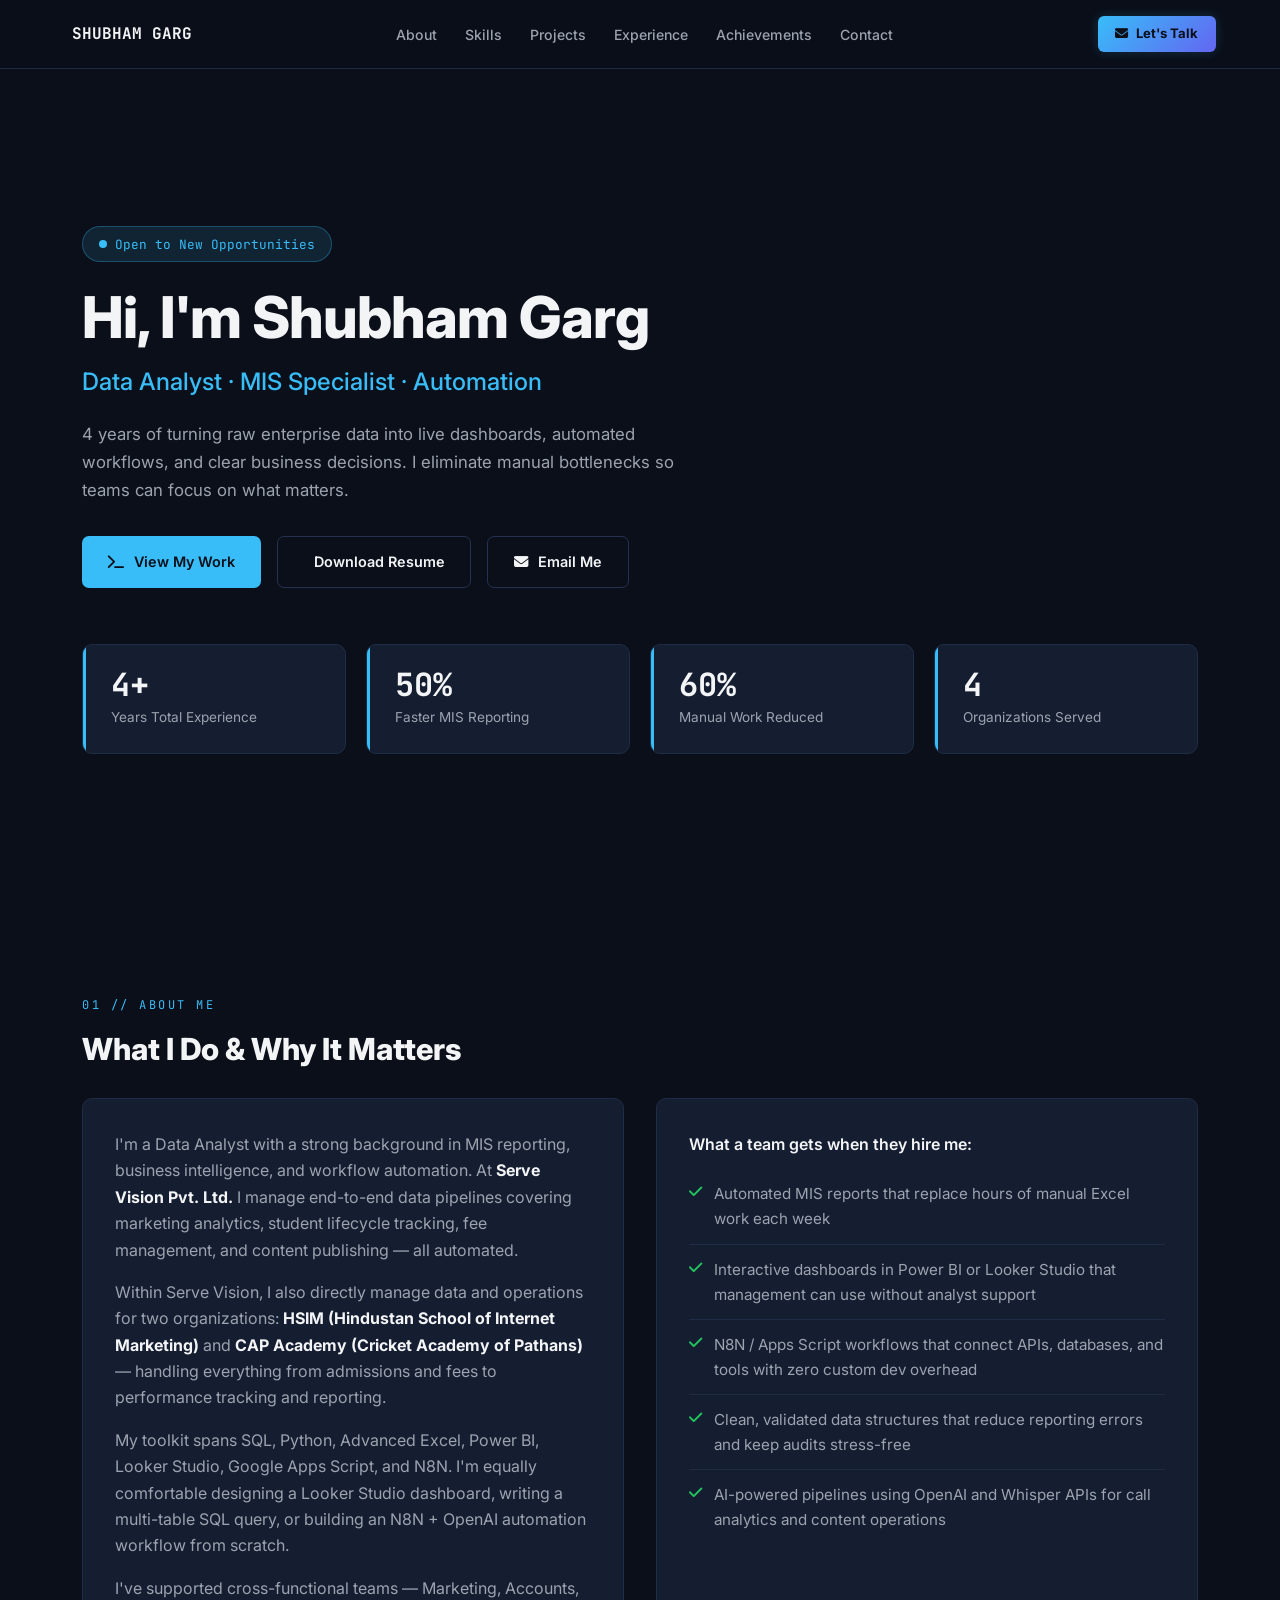
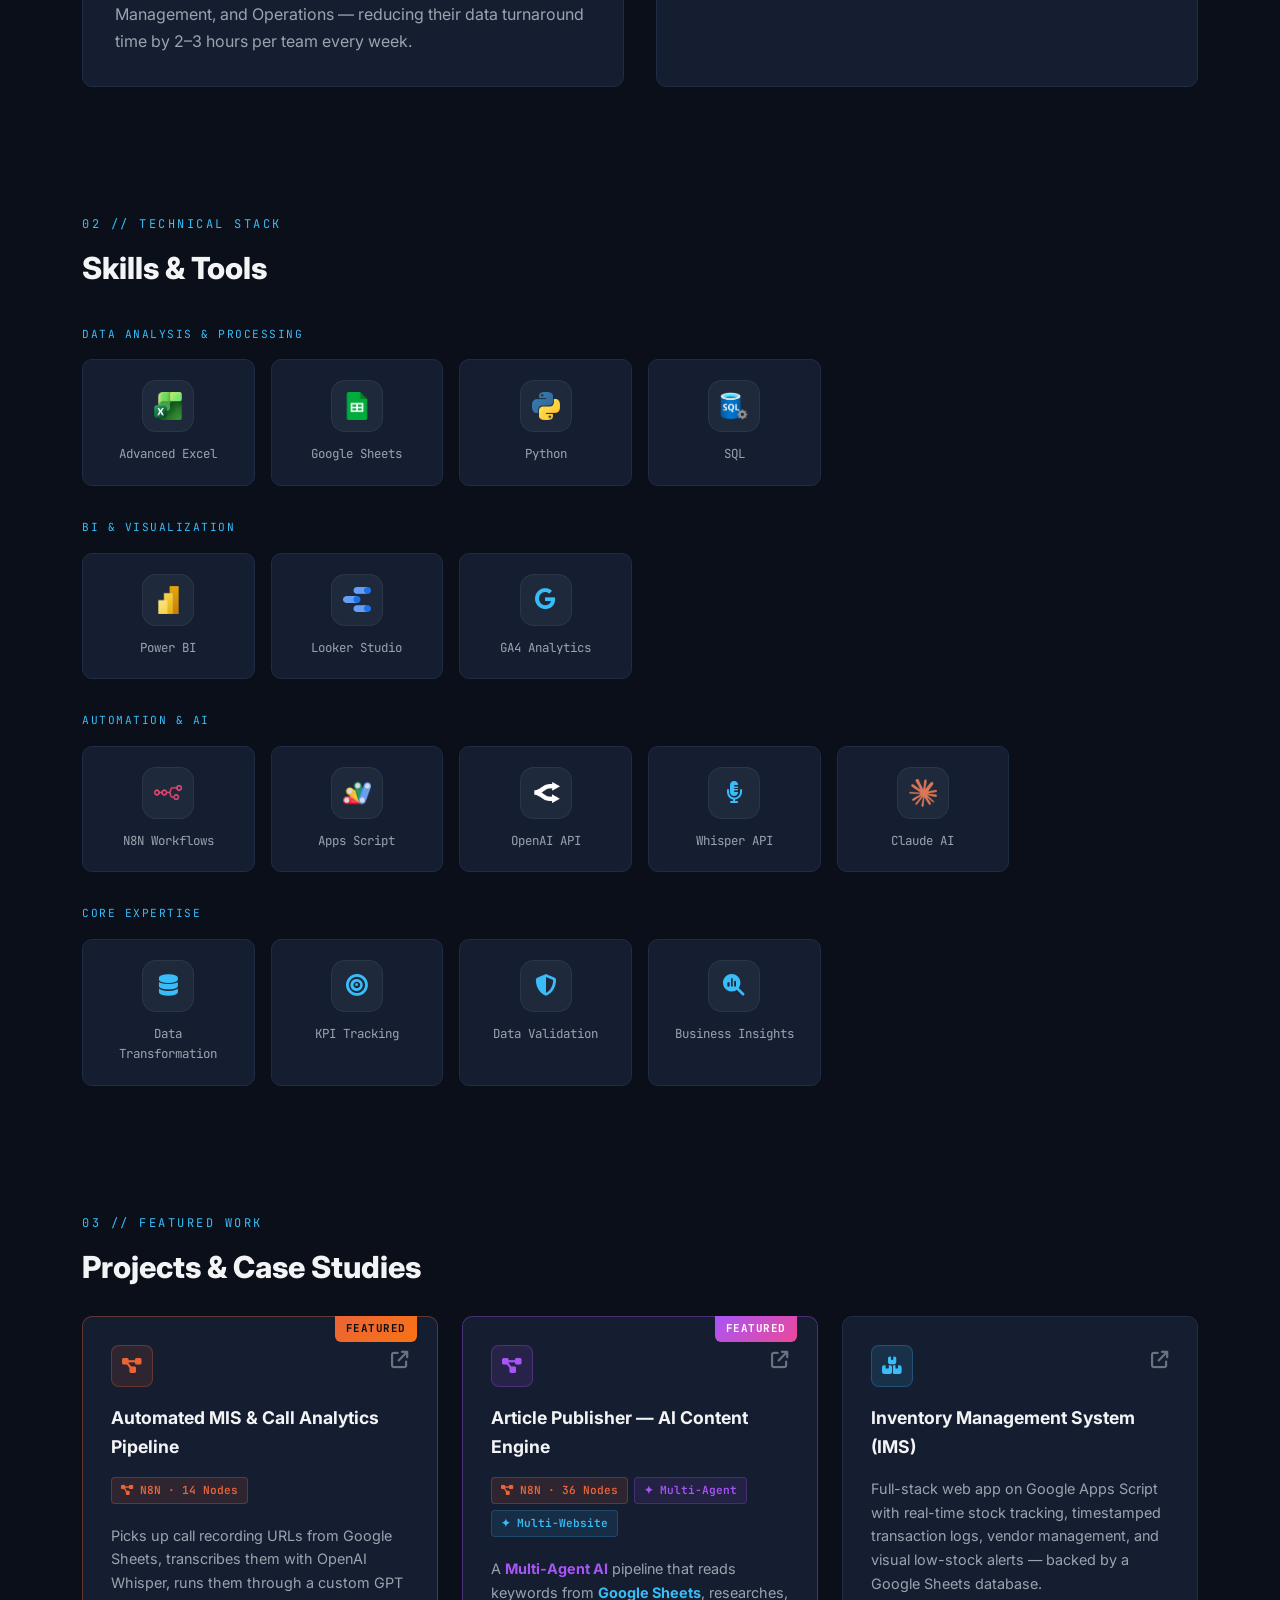
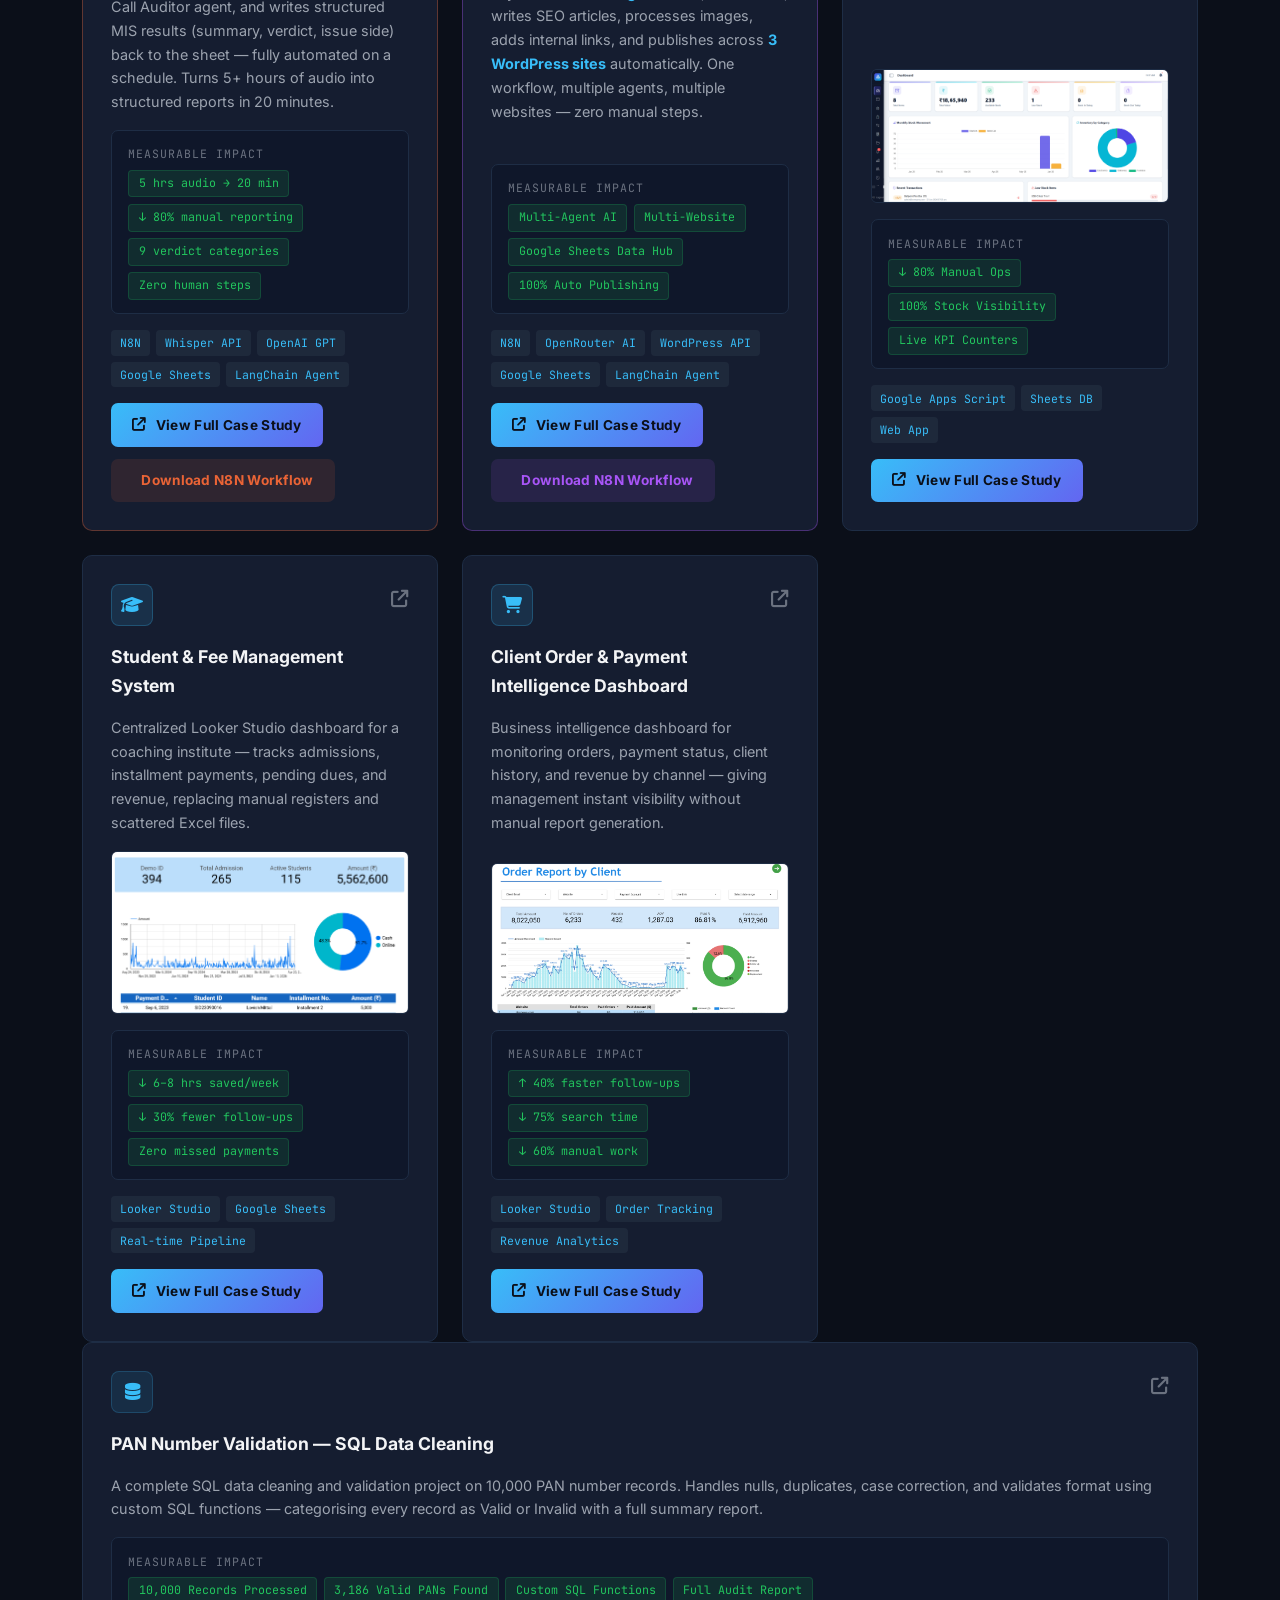
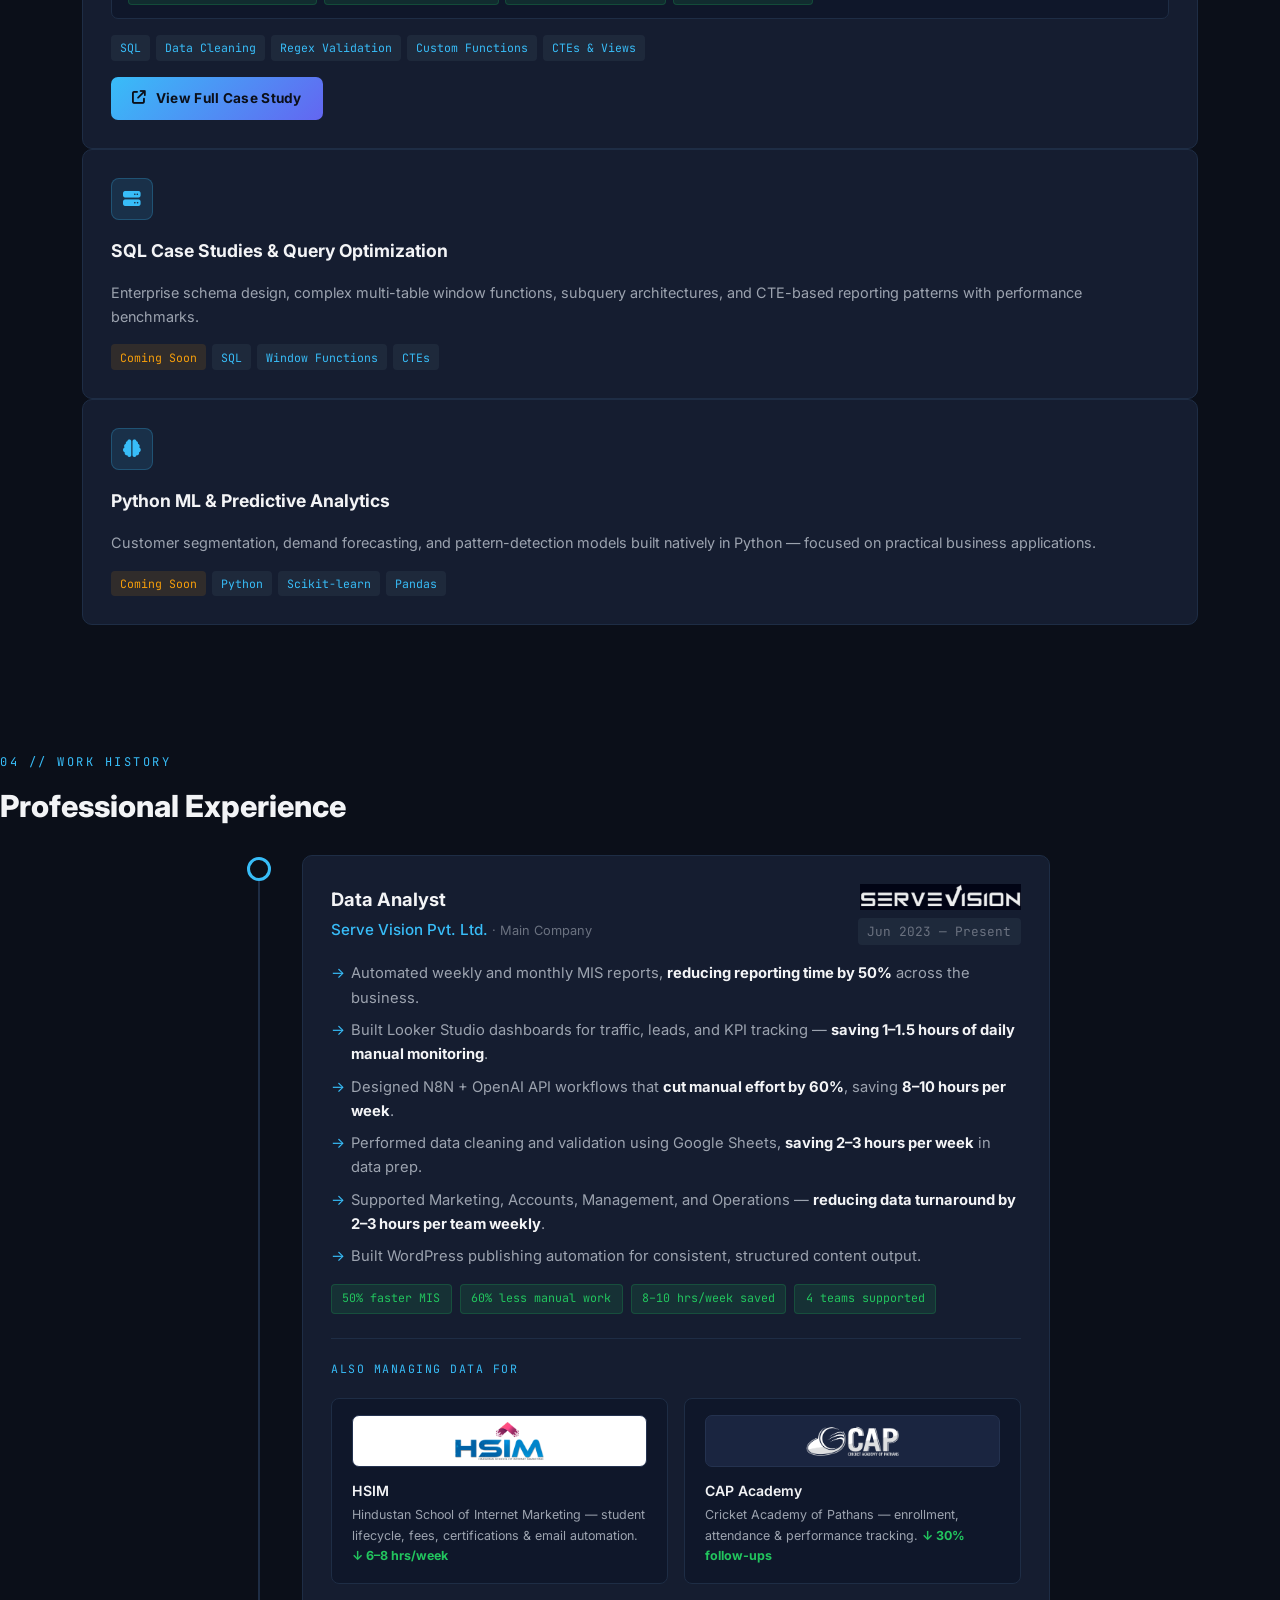
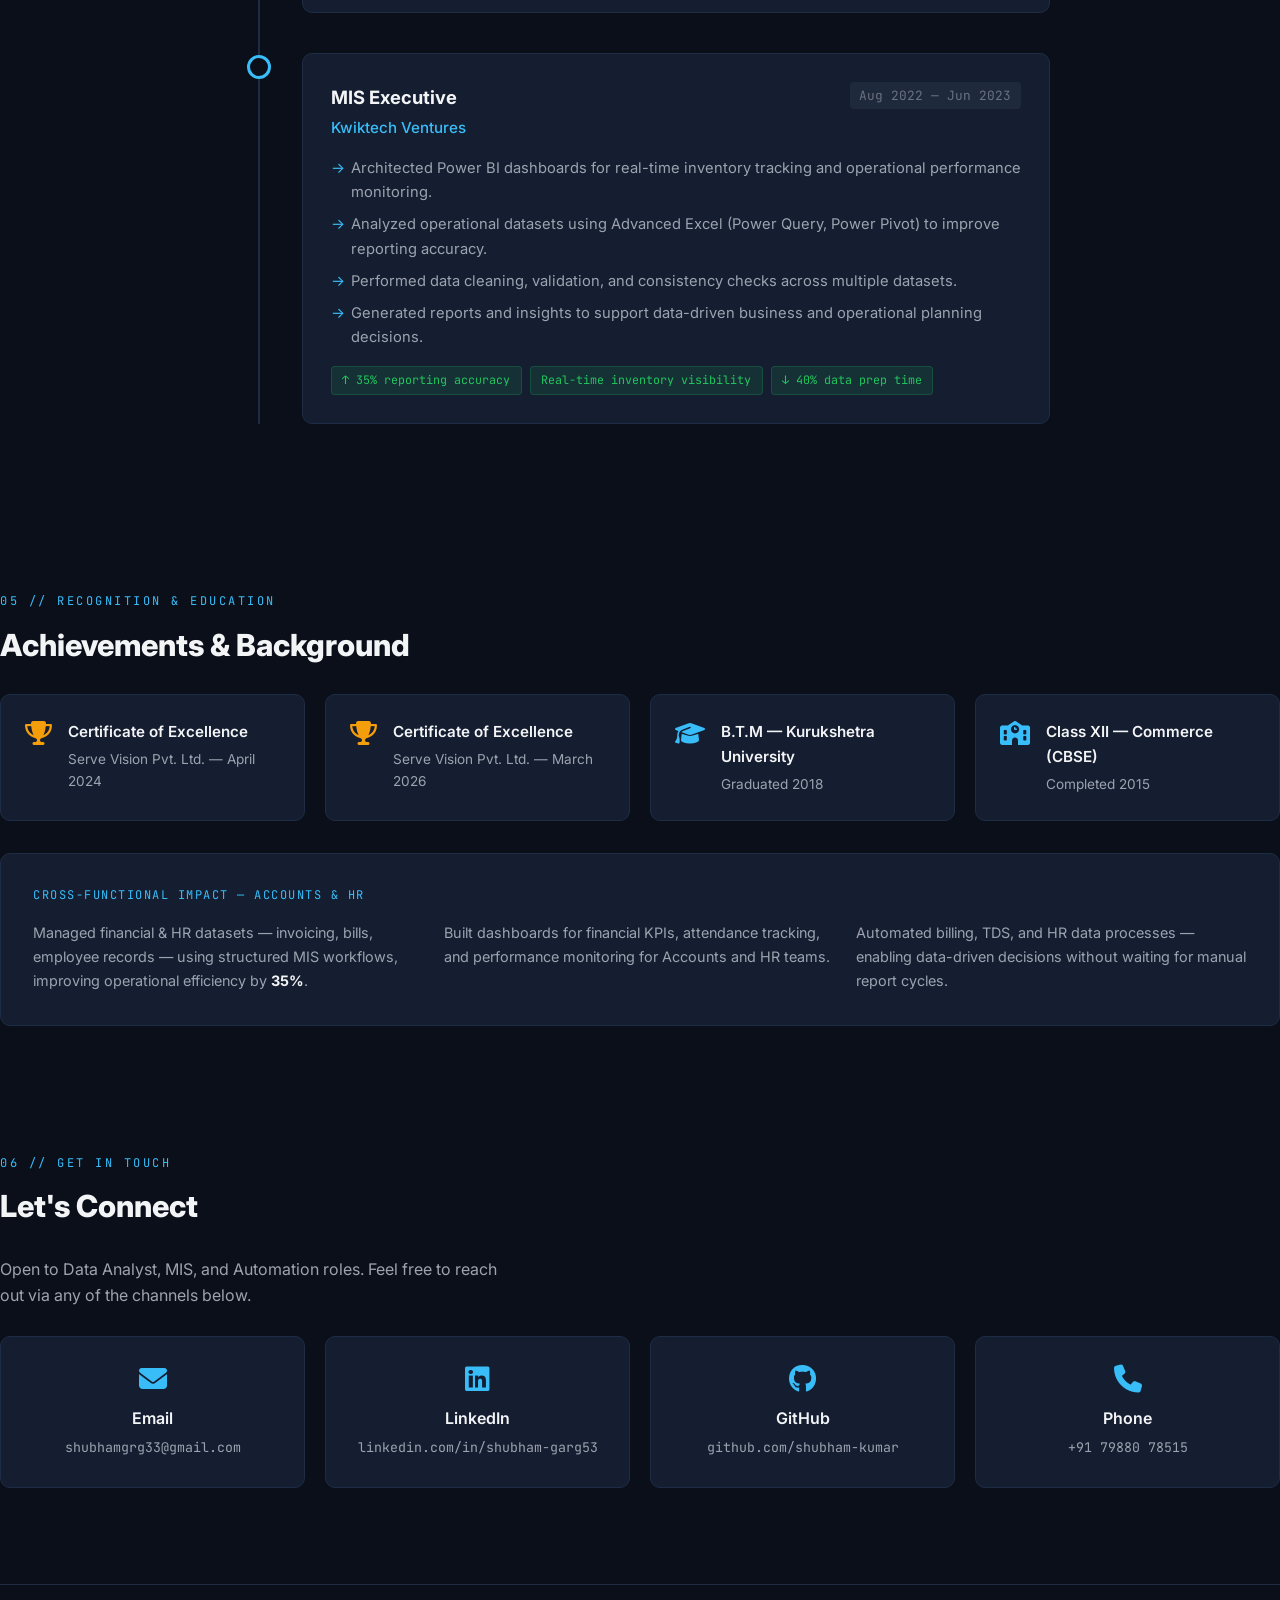
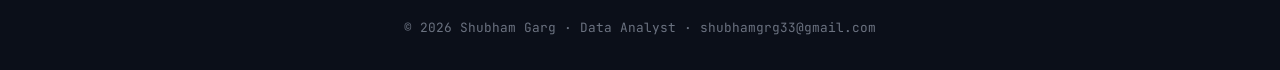
==== commit c341840a: "Add files via upload" ====
--- a/index.html
+++ b/index.html
@@ -1,640 +1,663 @@
-<!DOCTYPE html>
-<html lang="en">
-<head>
-    <meta charset="UTF-8">
-    <meta name="viewport" content="width=device-width, initial-scale=1.0">
-    <title>Shubham Garg | Data Analyst & Automation Specialist</title>
-    <link rel="preconnect" href="https://fonts.googleapis.com">
-    <link rel="preconnect" href="https://fonts.gstatic.com" crossorigin>
-    <link href="https://fonts.googleapis.com/css2?family=Inter:wght@300;400;500;600;700;800&family=JetBrains+Mono:wght@400;500&display=swap" rel="stylesheet">
-    <link rel="stylesheet" href="https://cdnjs.cloudflare.com/ajax/libs/font-awesome/6.4.0/css/all.min.css">
-    <style>
-        :root {
-            --bg-main:#0B0F19; --bg-card:#151D30; --bg-nav:rgba(11,15,25,0.92);
-            --accent:#38BDF8; --accent-dim:rgba(56,189,248,0.12); --accent-glow:rgba(56,189,248,0.25);
-            --green:#22C55E; --green-dim:rgba(34,197,94,0.12);
-            --amber:#F59E0B; --amber-dim:rgba(245,158,11,0.12);
-            --text-1:#F3F4F6; --text-2:#9CA3AF; --text-3:#6B7280;
-            --border:#1E2D45; --border-light:#24324F;
-            --sans:'Inter',sans-serif; --mono:'JetBrains Mono',monospace; --radius:10px;
-        }
-        *{margin:0;padding:0;box-sizing:border-box}
-        html{scroll-behavior:smooth}
-        body{background:var(--bg-main);color:var(--text-1);font-family:var(--sans);line-height:1.65;overflow-x:hidden}
-        ::-webkit-scrollbar{width:6px}
-        ::-webkit-scrollbar-track{background:var(--bg-main)}
-        ::-webkit-scrollbar-thumb{background:var(--border-light);border-radius:3px}
-        ::-webkit-scrollbar-thumb:hover{background:var(--accent)}
-
-        /* NAV */
-        nav{position:fixed;top:0;left:0;width:100%;background:var(--bg-nav);backdrop-filter:blur(14px);
-            border-bottom:1px solid var(--border);z-index:1000;display:flex;justify-content:space-between;
-            align-items:center;padding:1rem 5%}
-        .nav-logo{font-family:var(--mono);font-size:1rem;font-weight:700;color:var(--text-1);
-            display:flex;align-items:center;gap:.5rem}
-        .nav-logo i{color:var(--accent)}
-        .nav-links{display:flex;list-style:none;gap:1.75rem}
-        .nav-links a{color:var(--text-2);text-decoration:none;font-size:.88rem;font-weight:500;transition:color .25s}
-        .nav-links a:hover{color:var(--accent)}
-        .nav-email-btn{display:inline-flex;align-items:center;gap:.5rem;padding:.45rem 1.1rem;
-            border-radius:6px;font-size:.82rem;font-weight:700;text-decoration:none;
-            background:linear-gradient(135deg,var(--accent),#6366F1);color:#0B0F19;
-            transition:all .3s;box-shadow:0 0 12px rgba(56,189,248,.2);white-space:nowrap}
-        .nav-email-btn:hover{transform:translateY(-1px);box-shadow:0 4px 20px rgba(56,189,248,.45)}
-
-        /* LAYOUT */
-        .container{max-width:1180px;margin:0 auto;padding:0 2rem}
-        section{padding:6rem 0 2rem}
-        .eyebrow{font-family:var(--mono);font-size:.75rem;color:var(--accent);text-transform:uppercase;
-            letter-spacing:2.5px;display:block;margin-bottom:.5rem}
-        .sec-title{font-size:1.9rem;font-weight:800}
-
-        /* HERO */
-        #hero{min-height:100vh;display:flex;flex-direction:column;justify-content:center;padding-top:7rem}
-        .hero-badge{display:inline-flex;align-items:center;gap:.5rem;background:var(--accent-dim);
-            border:1px solid rgba(56,189,248,.3);color:var(--accent);padding:.4rem 1rem;border-radius:50px;
-            font-family:var(--mono);font-size:.8rem;width:fit-content;margin-bottom:1.5rem}
-        .hero-dot{width:8px;height:8px;background:var(--accent);border-radius:50%;animation:pulse 2s infinite}
-        @keyframes pulse{
-            0%{transform:scale(.95);box-shadow:0 0 0 0 rgba(56,189,248,.7)}
-            70%{transform:scale(1);box-shadow:0 0 0 6px rgba(56,189,248,0)}
-            100%{transform:scale(.95);box-shadow:0 0 0 0 rgba(56,189,248,0)}
-        }
-        #hero h1{font-size:3.6rem;font-weight:800;line-height:1.1;letter-spacing:-1px;margin-bottom:.75rem}
-        #hero h2{font-size:1.5rem;font-weight:500;color:var(--accent);margin-bottom:1.25rem}
-        .hero-desc{font-size:1.05rem;color:var(--text-2);max-width:620px;margin-bottom:2rem}
-        .btn-row{display:flex;gap:1rem;flex-wrap:wrap}
-        .btn{display:inline-flex;align-items:center;gap:.65rem;padding:.8rem 1.6rem;border-radius:7px;
-            font-size:.9rem;font-weight:600;text-decoration:none;transition:all .25s;cursor:pointer;border:none}
-        .btn-primary{background:var(--accent);color:var(--bg-main)}
-        .btn-primary:hover{box-shadow:0 0 22px var(--accent-glow);transform:translateY(-2px)}
-        .btn-outline{background:transparent;color:var(--text-1);border:1px solid var(--border-light)}
-        .btn-outline:hover{border-color:var(--accent);transform:translateY(-2px)}
-
-        .metrics-row{display:grid;grid-template-columns:repeat(4,1fr);gap:1.25rem;margin-top:3.5rem}
-        .metric-card{background:var(--bg-card);border:1px solid var(--border);border-radius:var(--radius);
-            padding:1.5rem 1.75rem;position:relative;overflow:hidden}
-        .metric-card::before{content:'';position:absolute;top:0;left:0;width:3px;height:100%;background:var(--accent)}
-        .metric-num{font-family:var(--mono);font-size:2rem;font-weight:700;color:var(--text-1);line-height:1;margin-bottom:.35rem}
-        .metric-label{font-size:.85rem;color:var(--text-2)}
-
-        /* ABOUT */
-        .about-grid{display:grid;grid-template-columns:1fr 1fr;gap:2rem;margin-top:1rem}
-        .bio-card{background:var(--bg-card);border:1px solid var(--border);border-radius:var(--radius);padding:2rem}
-        .bio-card p{color:var(--text-2);font-size:1rem}
-        .bio-card p+p{margin-top:1rem}
-        .value-list{list-style:none;margin-top:.5rem}
-        .value-list li{display:flex;align-items:flex-start;gap:.75rem;padding:.75rem 0;
-            border-bottom:1px solid var(--border);color:var(--text-2);font-size:.95rem}
-        .value-list li:last-child{border-bottom:none}
-        .value-list li i{color:var(--green);margin-top:3px;flex-shrink:0}
-
-        /* SKILLS */
-        .skills-grid{display:grid;grid-template-columns:repeat(auto-fill,minmax(155px,1fr));gap:1rem;margin-top:1rem}
-        .skill-card{background:var(--bg-card);border:1px solid var(--border);border-radius:var(--radius);
-            padding:1.25rem;text-align:center;transition:border-color .25s,transform .25s}
-        .skill-card:hover{border-color:var(--accent);transform:translateY(-4px)}
-        .skill-icon-wrap{width:52px;height:52px;border-radius:14px;background:#1E293B;
-            border:1px solid rgba(255,255,255,.06);display:flex;align-items:center;justify-content:center;margin:0 auto .75rem}
-        .skill-icon-wrap img{width:28px;height:28px;object-fit:contain}
-        .skill-icon-wrap i{font-size:1.35rem;color:var(--accent)}
-        .skill-name{font-family:var(--mono);font-size:.78rem;color:var(--text-2)}
-        .skill-cat{font-family:var(--mono);font-size:.7rem;color:var(--accent);text-transform:uppercase;
-            letter-spacing:1.5px;margin-bottom:.75rem;margin-top:2rem}
-
-        /* PROJECTS */
-        .tab-row{display:flex;gap:.75rem;border-bottom:1px solid var(--border);margin-bottom:2rem;padding-bottom:.5rem}
-        .tab{background:transparent;border:none;color:var(--text-3);font-family:var(--mono);font-size:.85rem;
-            padding:.4rem .9rem;cursor:pointer;transition:color .25s;position:relative}
-        .tab.active{color:var(--accent)}
-        .tab.active::after{content:'';position:absolute;bottom:-.6rem;left:0;width:100%;height:2px;background:var(--accent)}
-        .proj-grid{display:grid;grid-template-columns:repeat(auto-fit,minmax(330px,1fr));gap:1.5rem}
-        .proj-card{background:var(--bg-card);border:1px solid var(--border);border-radius:var(--radius);
-            padding:1.75rem;display:flex;flex-direction:column;gap:1rem;transition:border-color .25s,transform .25s}
-        .proj-card:hover{border-color:var(--accent);transform:translateY(-3px)}
-        .proj-head{display:flex;justify-content:space-between;align-items:flex-start}
-        .proj-icon{background:var(--accent-dim);border:1px solid rgba(56,189,248,.25);width:42px;height:42px;
-            border-radius:8px;display:flex;align-items:center;justify-content:center;color:var(--accent);font-size:1.1rem}
-        .proj-link{color:var(--text-3);font-size:1.1rem;text-decoration:none;transition:color .25s}
-        .proj-link:hover{color:var(--accent)}
-        .proj-title{font-size:1.1rem;font-weight:700}
-        .proj-desc{font-size:.9rem;color:var(--text-2);flex-grow:1}
-        .proj-img{border-radius:6px;width:100%;height:auto;border:1px solid var(--border);display:block}
-        .pill-row{display:flex;flex-wrap:wrap;gap:.4rem}
-        .pill{font-family:var(--mono);font-size:.72rem;background:#1E293B;color:var(--accent);padding:.2rem .55rem;border-radius:4px}
-        .pill.amber{color:var(--amber);background:var(--amber-dim)}
-        .impact-box{background:#0F172A;border-radius:7px;padding:.85rem 1rem;border:1px solid var(--border)}
-        .impact-box p{font-size:.72rem;color:var(--text-3);margin-bottom:.4rem;font-family:var(--mono);
-            text-transform:uppercase;letter-spacing:1px}
-        .impact-badges{display:flex;flex-wrap:wrap;gap:.4rem}
-        .ibadge{font-family:var(--mono);font-size:.73rem;color:var(--green);background:var(--green-dim);
-            border:1px solid rgba(34,197,94,.2);padding:.2rem .6rem;border-radius:4px}
-        .btn-sm{display:inline-flex;align-items:center;gap:.6rem;padding:.65rem 1.3rem;border-radius:7px;
-            font-size:.85rem;font-weight:700;text-decoration:none;
-            background:linear-gradient(135deg,var(--accent),#6366F1);
-            color:#0B0F19;border:none;transition:all .3s ease;width:fit-content;
-            box-shadow:0 0 0 rgba(56,189,248,0);letter-spacing:.3px}
-        .btn-sm:hover{transform:translateY(-2px);
-            box-shadow:0 6px 24px rgba(56,189,248,.45);
-            background:linear-gradient(135deg,#7DD3FC,#818CF8)}
-
-        /* EXPERIENCE */
-        .exp-wrap{position:relative;max-width:820px;margin:1rem auto 0}
-        .exp-wrap::before{content:'';position:absolute;left:28px;top:4px;width:2px;
-            height:calc(100% - 4px);background:var(--border)}
-        .exp-item{position:relative;padding-left:72px;margin-bottom:2.5rem}
-        .exp-dot{position:absolute;left:17px;top:2px;width:24px;height:24px;border-radius:50%;
-            background:var(--bg-main);border:3px solid var(--accent);z-index:2}
-        .exp-card{background:var(--bg-card);border:1px solid var(--border);border-radius:var(--radius);padding:1.75rem}
-        .exp-head{display:flex;justify-content:space-between;align-items:flex-start;
-            flex-wrap:wrap;gap:.5rem;margin-bottom:1rem}
-        .exp-role{font-size:1.15rem;font-weight:700}
-        .exp-co{font-size:.95rem;color:var(--accent);font-weight:500;margin-top:.15rem}
-        .exp-date{font-family:var(--mono);font-size:.8rem;color:var(--text-3);
-            background:#1E293B;padding:.2rem .6rem;border-radius:4px;white-space:nowrap}
-        .exp-ul{list-style:none}
-        .exp-ul li{position:relative;padding-left:1.25rem;margin-bottom:.5rem;font-size:.92rem;color:var(--text-2)}
-        .exp-ul li::before{content:'→';position:absolute;left:0;color:var(--accent)}
-        .exp-ul strong{color:var(--text-1)}
-        .stat-row{display:flex;flex-wrap:wrap;gap:.5rem;margin-top:1rem}
-        .stat-tag{background:var(--green-dim);border:1px solid rgba(34,197,94,.2);color:var(--green);
-            font-family:var(--mono);font-size:.73rem;padding:.25rem .65rem;border-radius:4px}
-
-        /* Sub-company cards inside Serve Vision */
-        .sub-co-grid{display:grid;grid-template-columns:1fr 1fr;gap:1rem;margin-top:1.25rem}
-        .sub-co-card{background:#0F172A;border:1px solid var(--border);border-radius:8px;padding:1rem 1.25rem;
-            display:flex;flex-direction:column;gap:.75rem}
-        .sub-co-logo{width:100%;height:52px;border-radius:7px;overflow:hidden;flex-shrink:0;
-            background:#1E293B;display:flex;align-items:center;justify-content:center;border:1px solid var(--border-light)}
-        .sub-co-logo img{width:auto;height:38px;max-width:100%;object-fit:contain}
-        .sub-co-logo i{color:var(--accent);font-size:1.1rem}
-        .sub-co-name{font-size:.88rem;font-weight:600;color:var(--text-1);margin-bottom:.2rem}
-        .sub-co-desc{font-size:.78rem;color:var(--text-2)}
-
-        /* ACHIEVEMENTS */
-        .ach-grid{display:grid;grid-template-columns:repeat(auto-fit,minmax(240px,1fr));gap:1.25rem}
-        .ach-card{background:var(--bg-card);border:1px solid var(--border);border-radius:var(--radius);
-            padding:1.5rem;display:flex;align-items:flex-start;gap:1rem}
-        .ach-icon{font-size:1.5rem;margin-top:2px;flex-shrink:0}
-        .ach-title{font-size:.95rem;font-weight:600;margin-bottom:.25rem}
-        .ach-sub{font-size:.85rem;color:var(--text-2)}
-
-        /* CONTACT */
-        .contact-grid{display:grid;grid-template-columns:repeat(auto-fit,minmax(220px,1fr));gap:1.25rem}
-        .cc{background:var(--bg-card);border:1px solid var(--border);border-radius:var(--radius);
-            padding:1.75rem;text-align:center;text-decoration:none;color:inherit;transition:border-color .25s}
-        .cc:hover{border-color:var(--accent)}
-        .cc i{font-size:1.75rem;color:var(--accent);margin-bottom:.75rem;display:block}
-        .cc h3{font-size:1rem;font-weight:600;margin-bottom:.35rem}
-        .cc p{font-size:.83rem;color:var(--text-2);font-family:var(--mono)}
-
-        footer{border-top:1px solid var(--border);padding:2rem 0;text-align:center;
-            font-family:var(--mono);font-size:.8rem;color:var(--text-3);margin-top:4rem}
-
-        @media(max-width:900px){
-            .metrics-row{grid-template-columns:repeat(2,1fr)}
-            .about-grid{grid-template-columns:1fr}
-        }
-        @media(max-width:640px){
-            nav{padding:.9rem 5%}
-            .nav-links{display:none}
-            #hero h1{font-size:2.4rem}
-            #hero h2{font-size:1.15rem}
-            .metrics-row{grid-template-columns:1fr 1fr}
-            .proj-grid{grid-template-columns:1fr}
-            .sec-title{font-size:1.6rem}
-        }
-    </style>
-</head>
-<body>
-
-<nav>
-    <div class="nav-logo"><i class="fa-solid fa-chart-network"></i> SHUBHAM GARG</div>
-    <ul class="nav-links">
-        <li><a href="#about">About</a></li>
-        <li><a href="#skills">Skills</a></li>
-        <li><a href="#projects">Projects</a></li>
-        <li><a href="#experience">Experience</a></li>
-        <li><a href="#achievements">Achievements</a></li>
-        <li><a href="#contact">Contact</a></li>
-    </ul>
-    <a href="mailto:shubhamgrg33@gmail.com?subject=Reaching%20out%20%E2%80%94%20saw%20your%20portfolio" class="nav-email-btn"><i class="fa-solid fa-envelope"></i> Let's Talk</a>
-</nav>
-
-<div class="container">
-
-    <!-- HERO -->
-    <section id="hero">
-        <div class="hero-badge"><div class="hero-dot"></div> Open to New Opportunities</div>
-        <h1>Hi, I'm Shubham Garg</h1>
-        <h2>Data Analyst · MIS Specialist · Automation</h2>
-        <p class="hero-desc">
-            4 years of turning raw enterprise data into live dashboards, automated workflows, and clear business decisions. I eliminate manual bottlenecks so teams can focus on what matters.
-        </p>
-        <div class="btn-row">
-            <a href="#projects" class="btn btn-primary"><i class="fa-solid fa-terminal"></i> View My Work</a>
-            <a href="assets/resume.pdf" class="btn btn-outline" download><i class="fa-solid fa-arrow-down-to-line"></i> Download Resume</a>
-            <a href="mailto:shubhamgrg33@gmail.com" class="btn btn-outline"><i class="fa-solid fa-envelope"></i> Email Me</a>
-        </div>
-        <div class="metrics-row">
-            <div class="metric-card"><div class="metric-num">4+</div><div class="metric-label">Years Total Experience</div></div>
-            <div class="metric-card"><div class="metric-num">50%</div><div class="metric-label">Faster MIS Reporting</div></div>
-            <div class="metric-card"><div class="metric-num">60%</div><div class="metric-label">Manual Work Reduced</div></div>
-            <div class="metric-card"><div class="metric-num">4</div><div class="metric-label">Organizations Served</div></div>
-        </div>
-    </section>
-
-    <!-- ABOUT -->
-    <section id="about">
-        <div style="margin-bottom:1.5rem">
-            <span class="eyebrow">01 // About Me</span>
-            <h2 class="sec-title">What I Do & Why It Matters</h2>
-        </div>
-        <div class="about-grid">
-            <div class="bio-card">
-                <p>I'm a Data Analyst with a strong background in MIS reporting, business intelligence, and workflow automation. At <strong style="color:var(--text-1)">Serve Vision Pvt. Ltd.</strong> I manage end-to-end data pipelines covering marketing analytics, student lifecycle tracking, fee management, and content publishing — all automated.</p>
-                <p>Within Serve Vision, I also directly manage data and operations for two organizations: <strong style="color:var(--text-1)">HSIM (Hindustan School of Internet Marketing)</strong> and <strong style="color:var(--text-1)">CAP Academy (Cricket Academy of Pathans)</strong> — handling everything from admissions and fees to performance tracking and reporting.</p>
-                <p>My toolkit spans SQL, Python, Advanced Excel, Power BI, Looker Studio, Google Apps Script, and N8N. I'm equally comfortable designing a Looker Studio dashboard, writing a multi-table SQL query, or building an N8N + OpenAI automation workflow from scratch.</p>
-                <p>I've supported cross-functional teams — Marketing, Accounts, Management, and Operations — reducing their data turnaround time by 2–3 hours per team every week.</p>
-            </div>
-            <div class="bio-card">
-                <p style="font-weight:600;color:var(--text-1);margin-bottom:.75rem">What a team gets when they hire me:</p>
-                <ul class="value-list">
-                    <li><i class="fa-solid fa-check"></i><span>Automated MIS reports that replace hours of manual Excel work each week</span></li>
-                    <li><i class="fa-solid fa-check"></i><span>Interactive dashboards in Power BI or Looker Studio that management can use without analyst support</span></li>
-                    <li><i class="fa-solid fa-check"></i><span>N8N / Apps Script workflows that connect APIs, databases, and tools with zero custom dev overhead</span></li>
-                    <li><i class="fa-solid fa-check"></i><span>Clean, validated data structures that reduce reporting errors and keep audits stress-free</span></li>
-                    <li><i class="fa-solid fa-check"></i><span>AI-powered pipelines using OpenAI and Whisper APIs for call analytics and content operations</span></li>
-                </ul>
-            </div>
-        </div>
-    </section>
-
-    <!-- SKILLS -->
-    <section id="skills">
-        <div style="margin-bottom:1.5rem">
-            <span class="eyebrow">02 // Technical Stack</span>
-            <h2 class="sec-title">Skills & Tools</h2>
-        </div>
-
-        <p class="skill-cat">Data Analysis & Processing</p>
-        <div class="skills-grid">
-            <div class="skill-card"><div class="skill-icon-wrap"><img src="assets/icon/excel.png" alt="Excel"></div><div class="skill-name">Advanced Excel</div></div>
-            <div class="skill-card"><div class="skill-icon-wrap"><img src="assets/icon/gsheets.png" alt="Sheets"></div><div class="skill-name">Google Sheets</div></div>
-            <div class="skill-card"><div class="skill-icon-wrap"><img src="assets/icon/py.png" alt="Python"></div><div class="skill-name">Python</div></div>
-            <div class="skill-card"><div class="skill-icon-wrap"><img src="assets/icon/sql.png" alt="SQL"></div><div class="skill-name">SQL</div></div>
-        </div>
-
-        <p class="skill-cat">BI & Visualization</p>
-        <div class="skills-grid">
-            <div class="skill-card"><div class="skill-icon-wrap"><img src="assets/icon/pbi.png" alt="Power BI"></div><div class="skill-name">Power BI</div></div>
-            <div class="skill-card"><div class="skill-icon-wrap"><img src="assets/icon/gds.png" alt="Looker Studio"></div><div class="skill-name">Looker Studio</div></div>
-            <div class="skill-card"><div class="skill-icon-wrap"><i class="fa-brands fa-google"></i></div><div class="skill-name">GA4 Analytics</div></div>
-        </div>
-
-        <p class="skill-cat">Automation & AI</p>
-        <div class="skills-grid">
-            <div class="skill-card"><div class="skill-icon-wrap"><img src="assets/icon/n8n.png" alt="N8N"></div><div class="skill-name">N8N Workflows</div></div>
-            <div class="skill-card"><div class="skill-icon-wrap"><img src="assets/icon/gas.png" alt="Apps Script"></div><div class="skill-name">Apps Script</div></div>
-            <div class="skill-card"><div class="skill-icon-wrap"><img src="assets/icon/open-router-dark.png" alt="OpenAI"></div><div class="skill-name">OpenAI API</div></div>
-            <div class="skill-card"><div class="skill-icon-wrap"><i class="fa-solid fa-microphone-lines"></i></div><div class="skill-name">Whisper API</div></div>
-            <div class="skill-card"><div class="skill-icon-wrap"><img src="assets/icon/claude.png" alt="Claude"></div><div class="skill-name">Claude AI</div></div>
-        </div>
-
-        <p class="skill-cat">Core Expertise</p>
-        <div class="skills-grid">
-            <div class="skill-card"><div class="skill-icon-wrap"><i class="fa-solid fa-database"></i></div><div class="skill-name">Data Transformation</div></div>
-            <div class="skill-card"><div class="skill-icon-wrap"><i class="fa-solid fa-bullseye"></i></div><div class="skill-name">KPI Tracking</div></div>
-            <div class="skill-card"><div class="skill-icon-wrap"><i class="fa-solid fa-shield-halved"></i></div><div class="skill-name">Data Validation</div></div>
-            <div class="skill-card"><div class="skill-icon-wrap"><i class="fa-solid fa-magnifying-glass-chart"></i></div><div class="skill-name">Business Insights</div></div>
-        </div>
-    </section>
-
-    <!-- PROJECTS -->
-    <section id="projects">
-        <div style="margin-bottom:1.5rem">
-            <span class="eyebrow">03 // Featured Work</span>
-            <h2 class="sec-title">Projects & Case Studies</h2>
-        </div>
-
-        <div class="tab-row">
-            <button class="tab active" onclick="switchTab('live',this)">Live Systems</button>
-            <button class="tab" onclick="switchTab('pipeline',this)">Data Pipelines</button>
-            <button class="tab" onclick="switchTab('upcoming',this)">Upcoming</button>
-        </div>
-
-        <!-- LIVE SYSTEMS -->
-        <div id="tab-live" class="proj-grid">
-
-            <div class="proj-card" style="border-color:rgba(234,100,54,.35);position:relative">
-                <div style="position:absolute;top:-1px;right:1.25rem;background:linear-gradient(135deg,#EA6436,#F97316);color:#0B0F19;font-family:var(--mono);font-size:.68rem;font-weight:700;padding:.25rem .7rem;border-radius:0 0 6px 6px;letter-spacing:.5px">FEATURED</div>
-                <div class="proj-head">
-                    <div class="proj-icon" style="background:rgba(234,100,54,.12);border-color:rgba(234,100,54,.3);color:#EA6436"><i class="fa-solid fa-diagram-project"></i></div>
-                    <a href="call-analytics.html" class="proj-link"><i class="fa-solid fa-arrow-up-right-from-square"></i></a>
-                </div>
-                <div class="proj-title">Automated MIS & Call Analytics Pipeline</div>
-                <div style="display:flex;gap:.4rem;flex-wrap:wrap;margin-bottom:.25rem">
-                    <span style="display:inline-flex;align-items:center;gap:.4rem;background:rgba(234,100,54,.12);border:1px solid rgba(234,100,54,.3);color:#EA6436;font-family:var(--mono);font-size:.7rem;padding:.2rem .55rem;border-radius:4px;font-weight:600"><i class="fa-solid fa-diagram-project"></i> N8N · 14 Nodes</span>
-                </div>
-                <div class="proj-desc">Picks up call recording URLs from Google Sheets, transcribes them with OpenAI Whisper, runs them through a custom GPT Call Auditor agent, and writes structured MIS results (summary, verdict, issue side) back to the sheet — fully automated on a schedule. Turns 5+ hours of audio into structured reports in 20 minutes.</div>
-                <div class="impact-box">
-                    <p>Measurable Impact</p>
-                    <div class="impact-badges">
-                        <span class="ibadge">5 hrs audio → 20 min</span>
-                        <span class="ibadge">↓ 80% manual reporting</span>
-                        <span class="ibadge">9 verdict categories</span>
-                        <span class="ibadge">Zero human steps</span>
-                    </div>
-                </div>
-                <div class="pill-row">
-                    <span class="pill">N8N</span>
-                    <span class="pill">Whisper API</span>
-                    <span class="pill">OpenAI GPT</span>
-                    <span class="pill">Google Sheets</span>
-                    <span class="pill">LangChain Agent</span>
-                </div>
-                <div style="display:flex;gap:.75rem;flex-wrap:wrap">
-                    <a href="call-analytics.html" class="btn-sm"><i class="fa-solid fa-arrow-up-right-from-square"></i> View Full Case Study</a>
-                    <a href="Audio_transcribe_with_open_AI_whisper.json" download class="btn-sm" style="background:rgba(234,100,54,.12);border-color:rgba(234,100,54,.3);color:#EA6436"><i class="fa-solid fa-arrow-down-to-line"></i> Download N8N Workflow</a>
-                </div>
-            </div>
-            <div class="proj-card">
-                <div class="proj-head">
-                    <div class="proj-icon"><i class="fa-solid fa-boxes-stacked"></i></div>
-                    <a href="ims.html" class="proj-link"><i class="fa-solid fa-arrow-up-right-from-square"></i></a>
-                </div>
-                <div class="proj-title">Inventory Management System (IMS)</div>
-                <div class="proj-desc">Full-stack web app on Google Apps Script with real-time stock tracking, timestamped transaction logs, vendor management, and visual low-stock alerts — backed by a Google Sheets database.</div>
-                <img src="assets/imsDashboard.png" alt="IMS Dashboard" class="proj-img">
-                <div class="impact-box">
-                    <p>Measurable Impact</p>
-                    <div class="impact-badges">
-                        <span class="ibadge">↓ 80% Manual Ops</span>
-                        <span class="ibadge">100% Stock Visibility</span>
-                        <span class="ibadge">Live KPI Counters</span>
-                    </div>
-                </div>
-                <div class="pill-row">
-                    <span class="pill">Google Apps Script</span><span class="pill">Sheets DB</span><span class="pill">Web App</span>
-                </div>
-                <a href="ims.html" class="btn-sm"><i class="fa-solid fa-arrow-up-right-from-square"></i> View Full Case Study</a>
-            </div>
-
-            <div class="proj-card">
-                <div class="proj-head">
-                    <div class="proj-icon"><i class="fa-solid fa-graduation-cap"></i></div>
-                    <a href="project-analytics.html" class="proj-link"><i class="fa-solid fa-arrow-up-right-from-square"></i></a>
-                </div>
-                <div class="proj-title">Student & Fee Management System</div>
-                <div class="proj-desc">Centralized Looker Studio dashboard for a coaching institute — tracks admissions, installment payments, pending dues, and revenue, replacing manual registers and scattered Excel files.</div>
-                <img src="assets/stuDashboard.png" alt="Student Dashboard" class="proj-img">
-                <div class="impact-box">
-                    <p>Measurable Impact</p>
-                    <div class="impact-badges">
-                        <span class="ibadge">↓ 6–8 hrs saved/week</span>
-                        <span class="ibadge">↓ 30% fewer follow-ups</span>
-                        <span class="ibadge">Zero missed payments</span>
-                    </div>
-                </div>
-                <div class="pill-row">
-                    <span class="pill">Looker Studio</span><span class="pill">Google Sheets</span><span class="pill">Real-time Pipeline</span>
-                </div>
-                <a href="project-analytics.html" class="btn-sm"><i class="fa-solid fa-arrow-up-right-from-square"></i> View Full Case Study</a>
-            </div>
-
-            <div class="proj-card">
-                <div class="proj-head">
-                    <div class="proj-icon"><i class="fa-solid fa-cart-shopping"></i></div>
-                    <a href="orders-analytics.html" class="proj-link"><i class="fa-solid fa-arrow-up-right-from-square"></i></a>
-                </div>
-                <div class="proj-title">Client Order & Payment Intelligence Dashboard</div>
-                <div class="proj-desc">Business intelligence dashboard for monitoring orders, payment status, client history, and revenue by channel — giving management instant visibility without manual report generation.</div>
-                <img src="assets/orderDashboard.png" alt="Order Dashboard" class="proj-img">
-                <div class="impact-box">
-                    <p>Measurable Impact</p>
-                    <div class="impact-badges">
-                        <span class="ibadge">↑ 40% faster follow-ups</span>
-                        <span class="ibadge">↓ 75% search time</span>
-                        <span class="ibadge">↓ 60% manual work</span>
-                    </div>
-                </div>
-                <div class="pill-row">
-                    <span class="pill">Looker Studio</span><span class="pill">Order Tracking</span><span class="pill">Revenue Analytics</span>
-                </div>
-                <a href="orders-analytics.html" class="btn-sm"><i class="fa-solid fa-arrow-up-right-from-square"></i> View Full Case Study</a>
-            </div>
-        </div>
-
-        <!-- DATA PIPELINES -->
-        <div id="tab-pipeline" class="proj-grid" style="display:none">
-            <div class="proj-card">
-                <div class="proj-head"><div class="proj-icon"><i class="fa-solid fa-rss"></i></div></div>
-                <div class="proj-title">AI Content Publishing Engine</div>
-                <div class="proj-desc">N8N workflow connecting Google Sheets with OpenAI API and WordPress REST API to automatically filter, structure, and publish localized articles to live WordPress endpoints — zero manual uploads.</div>
-                <div class="impact-box">
-                    <p>Measurable Impact</p>
-                    <div class="impact-badges">
-                        <span class="ibadge">Fully automated publishing</span>
-                        <span class="ibadge">↓ 8–10 hrs/week saved</span>
-                        <span class="ibadge">Consistent output</span>
-                    </div>
-                </div>
-                <div class="pill-row">
-                    <span class="pill">N8N</span><span class="pill">OpenAI API</span><span class="pill">WordPress REST API</span><span class="pill">Google Sheets</span>
-                </div>
-            </div>
-
-            <div class="proj-card">
-                <div class="proj-head"><div class="proj-icon"><i class="fa-solid fa-database"></i></div></div>
-                <div class="proj-title">Centralized BI Data Pipeline</div>
-                <div class="proj-desc">Automated data pipelines using Google Sheets + SQL for cleaning and transformation, feeding into Looker Studio dashboards for real-time MIS and KPI tracking across the organization.</div>
-                <div class="impact-box">
-                    <p>Measurable Impact</p>
-                    <div class="impact-badges">
-                        <span class="ibadge">↓ 70% manual effort</span>
-                        <span class="ibadge">Real-time KPIs</span>
-                        <span class="ibadge">↓ 1.5 hrs/day monitoring</span>
-                    </div>
-                </div>
-                <div class="pill-row">
-                    <span class="pill">Looker Studio</span><span class="pill">SQL</span><span class="pill">Power Query</span><span class="pill">Google Sheets</span>
-                </div>
-            </div>
-        </div>
-
-        <!-- UPCOMING -->
-        <div id="tab-upcoming" class="proj-grid" style="display:none">
-            <div class="proj-card">
-                <div class="proj-head"><div class="proj-icon"><i class="fa-solid fa-server"></i></div></div>
-                <div class="proj-title">SQL Case Studies & Query Optimization</div>
-                <div class="proj-desc">Enterprise schema design, complex multi-table window functions, subquery architectures, and CTE-based reporting patterns with performance benchmarks.</div>
-                <div class="pill-row"><span class="pill amber">Coming Soon</span><span class="pill">SQL</span><span class="pill">Window Functions</span><span class="pill">CTEs</span></div>
-            </div>
-            <div class="proj-card">
-                <div class="proj-head"><div class="proj-icon"><i class="fa-solid fa-brain"></i></div></div>
-                <div class="proj-title">Python ML & Predictive Analytics</div>
-                <div class="proj-desc">Customer segmentation, demand forecasting, and pattern-detection models built natively in Python — focused on practical business applications.</div>
-                <div class="pill-row"><span class="pill amber">Coming Soon</span><span class="pill">Python</span><span class="pill">Scikit-learn</span><span class="pill">Pandas</span></div>
-            </div>
-        </div>
-    </section>
-
-    <!-- EXPERIENCE -->
-    <section id="experience">
-        <div style="margin-bottom:1.5rem">
-            <span class="eyebrow">04 // Work History</span>
-            <h2 class="sec-title">Professional Experience</h2>
-        </div>
-        <div class="exp-wrap">
-
-            <!-- SERVE VISION -->
-            <div class="exp-item">
-                <div class="exp-dot"></div>
-                <div class="exp-card">
-                    <div class="exp-head">
-                        <div>
-                            <div class="exp-role">Data Analyst</div>
-                            <div class="exp-co">Serve Vision Pvt. Ltd. <span style="color:var(--text-3);font-size:.8rem;font-weight:400">· Main Company</span></div>
-                        </div>
-                        <div style="display:flex;flex-direction:column;align-items:flex-end;gap:.5rem">
-                            <img src="assets/serve-vision-logo.png" alt="Serve Vision"
-                                 style="height:26px;width:auto;opacity:.92;display:block">
-                            <span class="exp-date">Jun 2023 — Present</span>
-                        </div>
-                    </div>
-                    <ul class="exp-ul">
-                        <li>Automated weekly and monthly MIS reports, <strong>reducing reporting time by 50%</strong> across the business.</li>
-                        <li>Built Looker Studio dashboards for traffic, leads, and KPI tracking — <strong>saving 1–1.5 hours of daily manual monitoring</strong>.</li>
-                        <li>Designed N8N + OpenAI API workflows that <strong>cut manual effort by 60%</strong>, saving <strong>8–10 hours per week</strong>.</li>
-                        <li>Performed data cleaning and validation using Google Sheets, <strong>saving 2–3 hours per week</strong> in data prep.</li>
-                        <li>Supported Marketing, Accounts, Management, and Operations — <strong>reducing data turnaround by 2–3 hours per team weekly</strong>.</li>
-                        <li>Built WordPress publishing automation for consistent, structured content output.</li>
-                    </ul>
-                    <div class="stat-row">
-                        <span class="stat-tag">50% faster MIS</span>
-                        <span class="stat-tag">60% less manual work</span>
-                        <span class="stat-tag">8–10 hrs/week saved</span>
-                        <span class="stat-tag">4 teams supported</span>
-                    </div>
-
-                    <!-- Sub-company cards -->
-                    <div style="margin-top:1.5rem;padding-top:1.25rem;border-top:1px solid var(--border)">
-                        <p style="font-size:.72rem;font-family:var(--mono);color:var(--accent);text-transform:uppercase;letter-spacing:1.5px;margin-bottom:.85rem">Also Managing Data For</p>
-                        <div class="sub-co-grid">
-                            <!-- HSIM -->
-                            <div class="sub-co-card">
-                                <div class="sub-co-logo" style="background:#fff">
-                                    <img src="assets/hsim-logo.png" alt="HSIM">
-                                </div>
-                                <div>
-                                    <div class="sub-co-name">HSIM</div>
-                                    <div class="sub-co-desc">Hindustan School of Internet Marketing — student lifecycle, fees, certifications & email automation. <strong style="color:var(--green)">↓ 6–8 hrs/week</strong></div>
-                                </div>
-                            </div>
-                            <!-- CAP -->
-                            <div class="sub-co-card">
-                                <div class="sub-co-logo" style="background:#1a2540">
-                                    <img src="assets/cap-logo.png" alt="CAP">
-                                </div>
-                                <div>
-                                    <div class="sub-co-name">CAP Academy</div>
-                                    <div class="sub-co-desc">Cricket Academy of Pathans — enrollment, attendance & performance tracking. <strong style="color:var(--green)">↓ 30% follow-ups</strong></div>
-                                </div>
-                            </div>
-                        </div>
-                    </div>
-                </div>
-            </div>
-
-            <!-- KWIKTECH -->
-            <div class="exp-item">
-                <div class="exp-dot"></div>
-                <div class="exp-card">
-                    <div class="exp-head">
-                        <div><div class="exp-role">MIS Executive</div><div class="exp-co">Kwiktech Ventures</div></div>
-                        <span class="exp-date">Aug 2022 — Jun 2023</span>
-                    </div>
-                    <ul class="exp-ul">
-                        <li>Architected Power BI dashboards for real-time inventory tracking and operational performance monitoring.</li>
-                        <li>Analyzed operational datasets using Advanced Excel (Power Query, Power Pivot) to improve reporting accuracy.</li>
-                        <li>Performed data cleaning, validation, and consistency checks across multiple datasets.</li>
-                        <li>Generated reports and insights to support data-driven business and operational planning decisions.</li>
-                    </ul>
-                    <div class="stat-row">
-                        <span class="stat-tag">↑ 35% reporting accuracy</span>
-                        <span class="stat-tag">Real-time inventory visibility</span>
-                        <span class="stat-tag">↓ 40% data prep time</span>
-                    </div>
-                </div>
-            </div>
-
-        </div>
-    </section>
-
-    <!-- ACHIEVEMENTS -->
-    <section id="achievements">
-        <div style="margin-bottom:1.5rem">
-            <span class="eyebrow">05 // Recognition & Education</span>
-            <h2 class="sec-title">Achievements & Background</h2>
-        </div>
-        <div class="ach-grid" style="margin-bottom:2rem">
-            <div class="ach-card">
-                <i class="fa-solid fa-trophy ach-icon" style="color:var(--amber)"></i>
-                <div><div class="ach-title">Certificate of Excellence</div><div class="ach-sub">Serve Vision Pvt. Ltd. — April 2024</div></div>
-            </div>
-            <div class="ach-card">
-                <i class="fa-solid fa-trophy ach-icon" style="color:var(--amber)"></i>
-                <div><div class="ach-title">Certificate of Excellence</div><div class="ach-sub">Serve Vision Pvt. Ltd. — March 2026</div></div>
-            </div>
-            <div class="ach-card">
-                <i class="fa-solid fa-graduation-cap ach-icon" style="color:var(--accent)"></i>
-                <div><div class="ach-title">B.T.M — Kurukshetra University</div><div class="ach-sub">Graduated 2018</div></div>
-            </div>
-            <div class="ach-card">
-                <i class="fa-solid fa-school ach-icon" style="color:var(--accent)"></i>
-                <div><div class="ach-title">Class XII — Commerce (CBSE)</div><div class="ach-sub">Completed 2015</div></div>
-            </div>
-        </div>
-
-        <div style="background:var(--bg-card);border:1px solid var(--border);border-radius:var(--radius);padding:2rem">
-            <p style="font-size:.75rem;font-family:var(--mono);color:var(--accent);text-transform:uppercase;letter-spacing:1.5px;margin-bottom:1rem">Cross-Functional Impact — Accounts & HR</p>
-            <div style="display:grid;grid-template-columns:repeat(auto-fit,minmax(220px,1fr));gap:1.25rem">
-                <p style="color:var(--text-2);font-size:.9rem">Managed financial & HR datasets — invoicing, bills, employee records — using structured MIS workflows, improving operational efficiency by <strong style="color:var(--text-1)">35%</strong>.</p>
-                <p style="color:var(--text-2);font-size:.9rem">Built dashboards for financial KPIs, attendance tracking, and performance monitoring for Accounts and HR teams.</p>
-                <p style="color:var(--text-2);font-size:.9rem">Automated billing, TDS, and HR data processes — enabling data-driven decisions without waiting for manual report cycles.</p>
-            </div>
-        </div>
-    </section>
-
-    <!-- CONTACT -->
-    <section id="contact">
-        <div style="margin-bottom:1.5rem">
-            <span class="eyebrow">06 // Get in Touch</span>
-            <h2 class="sec-title">Let's Connect</h2>
-        </div>
-        <p style="color:var(--text-2);margin-bottom:1.75rem;max-width:520px">Open to Data Analyst, MIS, and Automation roles. Feel free to reach out via any of the channels below.</p>
-        <div class="contact-grid">
-            <a href="mailto:shubhamgrg33@gmail.com" class="cc"><i class="fa-solid fa-envelope"></i><h3>Email</h3><p>shubhamgrg33@gmail.com</p></a>
-            <a href="https://linkedin.com/in/shubham-garg53" target="_blank" class="cc"><i class="fa-brands fa-linkedin"></i><h3>LinkedIn</h3><p>linkedin.com/in/shubham-garg53</p></a>
-            <a href="https://github.com/shubham-kumar" target="_blank" class="cc"><i class="fa-brands fa-github"></i><h3>GitHub</h3><p>github.com/shubham-kumar</p></a>
-            <a href="tel:+917988078515" class="cc"><i class="fa-solid fa-phone"></i><h3>Phone</h3><p>+91 79880 78515</p></a>
-        </div>
-    </section>
-
-    <footer>
-        <p>&copy; 2026 Shubham Garg &middot; Data Analyst &middot; shubhamgrg33@gmail.com</p>
-    </footer>
-
-</div>
-
-<script>
-function switchTab(id, btn) {
-    document.querySelectorAll('.tab').forEach(function(t){ t.classList.remove('active'); });
-    btn.classList.add('active');
-    ['live','pipeline','upcoming'].forEach(function(t){
-        document.getElementById('tab-'+t).style.display = t===id ? 'grid' : 'none';
-    });
-}
-</script>
-</body>
-</html>+<!DOCTYPE html>
+<html lang="en">
+<head>
+    <meta charset="UTF-8">
+    <meta name="viewport" content="width=device-width, initial-scale=1.0">
+    <title>Shubham Garg | Data Analyst & Automation Specialist</title>
+    <link rel="preconnect" href="https://fonts.googleapis.com">
+    <link rel="preconnect" href="https://fonts.gstatic.com" crossorigin>
+    <link href="https://fonts.googleapis.com/css2?family=Inter:wght@300;400;500;600;700;800&family=JetBrains+Mono:wght@400;500&display=swap" rel="stylesheet">
+    <link rel="stylesheet" href="https://cdnjs.cloudflare.com/ajax/libs/font-awesome/6.4.0/css/all.min.css">
+    <style>
+        :root {
+            --bg-main:#0B0F19; --bg-card:#151D30; --bg-nav:rgba(11,15,25,0.92);
+            --accent:#38BDF8; --accent-dim:rgba(56,189,248,0.12); --accent-glow:rgba(56,189,248,0.25);
+            --green:#22C55E; --green-dim:rgba(34,197,94,0.12);
+            --amber:#F59E0B; --amber-dim:rgba(245,158,11,0.12);
+            --text-1:#F3F4F6; --text-2:#9CA3AF; --text-3:#6B7280;
+            --border:#1E2D45; --border-light:#24324F;
+            --sans:'Inter',sans-serif; --mono:'JetBrains Mono',monospace; --radius:10px;
+        }
+        *{margin:0;padding:0;box-sizing:border-box}
+        html{scroll-behavior:smooth}
+        body{background:var(--bg-main);color:var(--text-1);font-family:var(--sans);line-height:1.65;overflow-x:hidden}
+        ::-webkit-scrollbar{width:6px}
+        ::-webkit-scrollbar-track{background:var(--bg-main)}
+        ::-webkit-scrollbar-thumb{background:var(--border-light);border-radius:3px}
+        ::-webkit-scrollbar-thumb:hover{background:var(--accent)}
+
+        /* NAV */
+        nav{position:fixed;top:0;left:0;width:100%;background:var(--bg-nav);backdrop-filter:blur(14px);
+            border-bottom:1px solid var(--border);z-index:1000;display:flex;justify-content:space-between;
+            align-items:center;padding:1rem 5%}
+        .nav-logo{font-family:var(--mono);font-size:1rem;font-weight:700;color:var(--text-1);
+            display:flex;align-items:center;gap:.5rem}
+        .nav-logo i{color:var(--accent)}
+        .nav-links{display:flex;list-style:none;gap:1.75rem}
+        .nav-links a{color:var(--text-2);text-decoration:none;font-size:.88rem;font-weight:500;transition:color .25s}
+        .nav-links a:hover{color:var(--accent)}
+        .nav-email-btn{display:inline-flex;align-items:center;gap:.5rem;padding:.45rem 1.1rem;
+            border-radius:6px;font-size:.82rem;font-weight:700;text-decoration:none;
+            background:linear-gradient(135deg,var(--accent),#6366F1);color:#0B0F19;
+            transition:all .3s;box-shadow:0 0 12px rgba(56,189,248,.2);white-space:nowrap}
+        .nav-email-btn:hover{transform:translateY(-1px);box-shadow:0 4px 20px rgba(56,189,248,.45)}
+
+        /* LAYOUT */
+        .container{max-width:1180px;margin:0 auto;padding:0 2rem}
+        section{padding:6rem 0 2rem}
+        .eyebrow{font-family:var(--mono);font-size:.75rem;color:var(--accent);text-transform:uppercase;
+            letter-spacing:2.5px;display:block;margin-bottom:.5rem}
+        .sec-title{font-size:1.9rem;font-weight:800}
+
+        /* HERO */
+        #hero{min-height:100vh;display:flex;flex-direction:column;justify-content:center;padding-top:7rem}
+        .hero-badge{display:inline-flex;align-items:center;gap:.5rem;background:var(--accent-dim);
+            border:1px solid rgba(56,189,248,.3);color:var(--accent);padding:.4rem 1rem;border-radius:50px;
+            font-family:var(--mono);font-size:.8rem;width:fit-content;margin-bottom:1.5rem}
+        .hero-dot{width:8px;height:8px;background:var(--accent);border-radius:50%;animation:pulse 2s infinite}
+        @keyframes pulse{
+            0%{transform:scale(.95);box-shadow:0 0 0 0 rgba(56,189,248,.7)}
+            70%{transform:scale(1);box-shadow:0 0 0 6px rgba(56,189,248,0)}
+            100%{transform:scale(.95);box-shadow:0 0 0 0 rgba(56,189,248,0)}
+        }
+        #hero h1{font-size:3.6rem;font-weight:800;line-height:1.1;letter-spacing:-1px;margin-bottom:.75rem}
+        #hero h2{font-size:1.5rem;font-weight:500;color:var(--accent);margin-bottom:1.25rem}
+        .hero-desc{font-size:1.05rem;color:var(--text-2);max-width:620px;margin-bottom:2rem}
+        .btn-row{display:flex;gap:1rem;flex-wrap:wrap}
+        .btn{display:inline-flex;align-items:center;gap:.65rem;padding:.8rem 1.6rem;border-radius:7px;
+            font-size:.9rem;font-weight:600;text-decoration:none;transition:all .25s;cursor:pointer;border:none}
+        .btn-primary{background:var(--accent);color:var(--bg-main)}
+        .btn-primary:hover{box-shadow:0 0 22px var(--accent-glow);transform:translateY(-2px)}
+        .btn-outline{background:transparent;color:var(--text-1);border:1px solid var(--border-light)}
+        .btn-outline:hover{border-color:var(--accent);transform:translateY(-2px)}
+
+        .metrics-row{display:grid;grid-template-columns:repeat(4,1fr);gap:1.25rem;margin-top:3.5rem}
+        .metric-card{background:var(--bg-card);border:1px solid var(--border);border-radius:var(--radius);
+            padding:1.5rem 1.75rem;position:relative;overflow:hidden}
+        .metric-card::before{content:'';position:absolute;top:0;left:0;width:3px;height:100%;background:var(--accent)}
+        .metric-num{font-family:var(--mono);font-size:2rem;font-weight:700;color:var(--text-1);line-height:1;margin-bottom:.35rem}
+        .metric-label{font-size:.85rem;color:var(--text-2)}
+
+        /* ABOUT */
+        .about-grid{display:grid;grid-template-columns:1fr 1fr;gap:2rem;margin-top:1rem}
+        .bio-card{background:var(--bg-card);border:1px solid var(--border);border-radius:var(--radius);padding:2rem}
+        .bio-card p{color:var(--text-2);font-size:1rem}
+        .bio-card p+p{margin-top:1rem}
+        .value-list{list-style:none;margin-top:.5rem}
+        .value-list li{display:flex;align-items:flex-start;gap:.75rem;padding:.75rem 0;
+            border-bottom:1px solid var(--border);color:var(--text-2);font-size:.95rem}
+        .value-list li:last-child{border-bottom:none}
+        .value-list li i{color:var(--green);margin-top:3px;flex-shrink:0}
+
+        /* SKILLS */
+        .skills-grid{display:grid;grid-template-columns:repeat(auto-fill,minmax(155px,1fr));gap:1rem;margin-top:1rem}
+        .skill-card{background:var(--bg-card);border:1px solid var(--border);border-radius:var(--radius);
+            padding:1.25rem;text-align:center;transition:border-color .25s,transform .25s}
+        .skill-card:hover{border-color:var(--accent);transform:translateY(-4px)}
+        .skill-icon-wrap{width:52px;height:52px;border-radius:14px;background:#1E293B;
+            border:1px solid rgba(255,255,255,.06);display:flex;align-items:center;justify-content:center;margin:0 auto .75rem}
+        .skill-icon-wrap img{width:28px;height:28px;object-fit:contain}
+        .skill-icon-wrap i{font-size:1.35rem;color:var(--accent)}
+        .skill-name{font-family:var(--mono);font-size:.78rem;color:var(--text-2)}
+        .skill-cat{font-family:var(--mono);font-size:.7rem;color:var(--accent);text-transform:uppercase;
+            letter-spacing:1.5px;margin-bottom:.75rem;margin-top:2rem}
+
+        /* PROJECTS */
+        .tab-row{display:flex;gap:.75rem;border-bottom:1px solid var(--border);margin-bottom:2rem;padding-bottom:.5rem}
+        .tab{background:transparent;border:none;color:var(--text-3);font-family:var(--mono);font-size:.85rem;
+            padding:.4rem .9rem;cursor:pointer;transition:color .25s;position:relative}
+        .tab.active{color:var(--accent)}
+        .tab.active::after{content:'';position:absolute;bottom:-.6rem;left:0;width:100%;height:2px;background:var(--accent)}
+        .proj-grid{display:grid;grid-template-columns:repeat(auto-fit,minmax(330px,1fr));gap:1.5rem}
+        .proj-card{background:var(--bg-card);border:1px solid var(--border);border-radius:var(--radius);
+            padding:1.75rem;display:flex;flex-direction:column;gap:1rem;transition:border-color .25s,transform .25s}
+        .proj-card:hover{border-color:var(--accent);transform:translateY(-3px)}
+        .proj-head{display:flex;justify-content:space-between;align-items:flex-start}
+        .proj-icon{background:var(--accent-dim);border:1px solid rgba(56,189,248,.25);width:42px;height:42px;
+            border-radius:8px;display:flex;align-items:center;justify-content:center;color:var(--accent);font-size:1.1rem}
+        .proj-link{color:var(--text-3);font-size:1.1rem;text-decoration:none;transition:color .25s}
+        .proj-link:hover{color:var(--accent)}
+        .proj-title{font-size:1.1rem;font-weight:700}
+        .proj-desc{font-size:.9rem;color:var(--text-2);flex-grow:1}
+        .proj-img{border-radius:6px;width:100%;height:auto;border:1px solid var(--border);display:block}
+        .pill-row{display:flex;flex-wrap:wrap;gap:.4rem}
+        .pill{font-family:var(--mono);font-size:.72rem;background:#1E293B;color:var(--accent);padding:.2rem .55rem;border-radius:4px}
+        .pill.amber{color:var(--amber);background:var(--amber-dim)}
+        .impact-box{background:#0F172A;border-radius:7px;padding:.85rem 1rem;border:1px solid var(--border)}
+        .impact-box p{font-size:.72rem;color:var(--text-3);margin-bottom:.4rem;font-family:var(--mono);
+            text-transform:uppercase;letter-spacing:1px}
+        .impact-badges{display:flex;flex-wrap:wrap;gap:.4rem}
+        .ibadge{font-family:var(--mono);font-size:.73rem;color:var(--green);background:var(--green-dim);
+            border:1px solid rgba(34,197,94,.2);padding:.2rem .6rem;border-radius:4px}
+        .btn-sm{display:inline-flex;align-items:center;gap:.6rem;padding:.65rem 1.3rem;border-radius:7px;
+            font-size:.85rem;font-weight:700;text-decoration:none;
+            background:linear-gradient(135deg,var(--accent),#6366F1);
+            color:#0B0F19;border:none;transition:all .3s ease;width:fit-content;
+            box-shadow:0 0 0 rgba(56,189,248,0);letter-spacing:.3px}
+        .btn-sm:hover{transform:translateY(-2px);
+            box-shadow:0 6px 24px rgba(56,189,248,.45);
+            background:linear-gradient(135deg,#7DD3FC,#818CF8)}
+
+        /* EXPERIENCE */
+        .exp-wrap{position:relative;max-width:820px;margin:1rem auto 0}
+        .exp-wrap::before{content:'';position:absolute;left:28px;top:4px;width:2px;
+            height:calc(100% - 4px);background:var(--border)}
+        .exp-item{position:relative;padding-left:72px;margin-bottom:2.5rem}
+        .exp-dot{position:absolute;left:17px;top:2px;width:24px;height:24px;border-radius:50%;
+            background:var(--bg-main);border:3px solid var(--accent);z-index:2}
+        .exp-card{background:var(--bg-card);border:1px solid var(--border);border-radius:var(--radius);padding:1.75rem}
+        .exp-head{display:flex;justify-content:space-between;align-items:flex-start;
+            flex-wrap:wrap;gap:.5rem;margin-bottom:1rem}
+        .exp-role{font-size:1.15rem;font-weight:700}
+        .exp-co{font-size:.95rem;color:var(--accent);font-weight:500;margin-top:.15rem}
+        .exp-date{font-family:var(--mono);font-size:.8rem;color:var(--text-3);
+            background:#1E293B;padding:.2rem .6rem;border-radius:4px;white-space:nowrap}
+        .exp-ul{list-style:none}
+        .exp-ul li{position:relative;padding-left:1.25rem;margin-bottom:.5rem;font-size:.92rem;color:var(--text-2)}
+        .exp-ul li::before{content:'→';position:absolute;left:0;color:var(--accent)}
+        .exp-ul strong{color:var(--text-1)}
+        .stat-row{display:flex;flex-wrap:wrap;gap:.5rem;margin-top:1rem}
+        .stat-tag{background:var(--green-dim);border:1px solid rgba(34,197,94,.2);color:var(--green);
+            font-family:var(--mono);font-size:.73rem;padding:.25rem .65rem;border-radius:4px}
+
+        /* Sub-company cards inside Serve Vision */
+        .sub-co-grid{display:grid;grid-template-columns:1fr 1fr;gap:1rem;margin-top:1.25rem}
+        .sub-co-card{background:#0F172A;border:1px solid var(--border);border-radius:8px;padding:1rem 1.25rem;
+            display:flex;flex-direction:column;gap:.75rem}
+        .sub-co-logo{width:100%;height:52px;border-radius:7px;overflow:hidden;flex-shrink:0;
+            background:#1E293B;display:flex;align-items:center;justify-content:center;border:1px solid var(--border-light)}
+        .sub-co-logo img{width:auto;height:38px;max-width:100%;object-fit:contain}
+        .sub-co-logo i{color:var(--accent);font-size:1.1rem}
+        .sub-co-name{font-size:.88rem;font-weight:600;color:var(--text-1);margin-bottom:.2rem}
+        .sub-co-desc{font-size:.78rem;color:var(--text-2)}
+
+        /* ACHIEVEMENTS */
+        .ach-grid{display:grid;grid-template-columns:repeat(auto-fit,minmax(240px,1fr));gap:1.25rem}
+        .ach-card{background:var(--bg-card);border:1px solid var(--border);border-radius:var(--radius);
+            padding:1.5rem;display:flex;align-items:flex-start;gap:1rem}
+        .ach-icon{font-size:1.5rem;margin-top:2px;flex-shrink:0}
+        .ach-title{font-size:.95rem;font-weight:600;margin-bottom:.25rem}
+        .ach-sub{font-size:.85rem;color:var(--text-2)}
+
+        /* CONTACT */
+        .contact-grid{display:grid;grid-template-columns:repeat(auto-fit,minmax(220px,1fr));gap:1.25rem}
+        .cc{background:var(--bg-card);border:1px solid var(--border);border-radius:var(--radius);
+            padding:1.75rem;text-align:center;text-decoration:none;color:inherit;transition:border-color .25s}
+        .cc:hover{border-color:var(--accent)}
+        .cc i{font-size:1.75rem;color:var(--accent);margin-bottom:.75rem;display:block}
+        .cc h3{font-size:1rem;font-weight:600;margin-bottom:.35rem}
+        .cc p{font-size:.83rem;color:var(--text-2);font-family:var(--mono)}
+
+        footer{border-top:1px solid var(--border);padding:2rem 0;text-align:center;
+            font-family:var(--mono);font-size:.8rem;color:var(--text-3);margin-top:4rem}
+
+        @media(max-width:900px){
+            .metrics-row{grid-template-columns:repeat(2,1fr)}
+            .about-grid{grid-template-columns:1fr}
+        }
+        @media(max-width:640px){
+            nav{padding:.9rem 5%}
+            .nav-links{display:none}
+            #hero h1{font-size:2.4rem}
+            #hero h2{font-size:1.15rem}
+            .metrics-row{grid-template-columns:1fr 1fr}
+            .proj-grid{grid-template-columns:1fr}
+            .sec-title{font-size:1.6rem}
+        }
+    </style>
+    <!-- Microsoft Clarity -->
+    <script type="text/javascript">
+        (function(c,l,a,r,i,t,y){
+            c[a]=c[a]||function(){(c[a].q=c[a].q||[]).push(arguments)};
+            t=l.createElement(r);t.async=1;t.src="https://www.clarity.ms/tag/"+i;
+            y=l.getElementsByTagName(r)[0];y.parentNode.insertBefore(t,y);
+        })(window, document, "clarity", "script", "xgkes0h7l5");
+    </script>
+</head>
+<body>
+
+<nav>
+    <div class="nav-logo"><i class="fa-solid fa-chart-network"></i> SHUBHAM GARG</div>
+    <ul class="nav-links">
+        <li><a href="#about">About</a></li>
+        <li><a href="#skills">Skills</a></li>
+        <li><a href="#projects">Projects</a></li>
+        <li><a href="#experience">Experience</a></li>
+        <li><a href="#achievements">Achievements</a></li>
+        <li><a href="#contact">Contact</a></li>
+    </ul>
+    <a href="mailto:shubhamgrg33@gmail.com?subject=Reaching%20out%20%E2%80%94%20saw%20your%20portfolio" class="nav-email-btn"><i class="fa-solid fa-envelope"></i> Let's Talk</a>
+</nav>
+
+<div class="container">
+
+    <!-- HERO -->
+    <section id="hero">
+        <div class="hero-badge"><div class="hero-dot"></div> Open to New Opportunities</div>
+        <h1>Hi, I'm Shubham Garg</h1>
+        <h2>Data Analyst · MIS Specialist · Automation</h2>
+        <p class="hero-desc">
+            4 years of turning raw enterprise data into live dashboards, automated workflows, and clear business decisions. I eliminate manual bottlenecks so teams can focus on what matters.
+        </p>
+        <div class="btn-row">
+            <a href="#projects" class="btn btn-primary"><i class="fa-solid fa-terminal"></i> View My Work</a>
+            <a href="assets/resume.pdf" class="btn btn-outline" download><i class="fa-solid fa-arrow-down-to-line"></i> Download Resume</a>
+            <a href="mailto:shubhamgrg33@gmail.com" class="btn btn-outline"><i class="fa-solid fa-envelope"></i> Email Me</a>
+        </div>
+        <div class="metrics-row">
+            <div class="metric-card"><div class="metric-num">4+</div><div class="metric-label">Years Total Experience</div></div>
+            <div class="metric-card"><div class="metric-num">50%</div><div class="metric-label">Faster MIS Reporting</div></div>
+            <div class="metric-card"><div class="metric-num">60%</div><div class="metric-label">Manual Work Reduced</div></div>
+            <div class="metric-card"><div class="metric-num">4</div><div class="metric-label">Organizations Served</div></div>
+        </div>
+    </section>
+
+    <!-- ABOUT -->
+    <section id="about">
+        <div style="margin-bottom:1.5rem">
+            <span class="eyebrow">01 // About Me</span>
+            <h2 class="sec-title">What I Do & Why It Matters</h2>
+        </div>
+        <div class="about-grid">
+            <div class="bio-card">
+                <p>I'm a Data Analyst with a strong background in MIS reporting, business intelligence, and workflow automation. At <strong style="color:var(--text-1)">Serve Vision Pvt. Ltd.</strong> I manage end-to-end data pipelines covering marketing analytics, student lifecycle tracking, fee management, and content publishing — all automated.</p>
+                <p>Within Serve Vision, I also directly manage data and operations for two organizations: <strong style="color:var(--text-1)">HSIM (Hindustan School of Internet Marketing)</strong> and <strong style="color:var(--text-1)">CAP Academy (Cricket Academy of Pathans)</strong> — handling everything from admissions and fees to performance tracking and reporting.</p>
+                <p>My toolkit spans SQL, Python, Advanced Excel, Power BI, Looker Studio, Google Apps Script, and N8N. I'm equally comfortable designing a Looker Studio dashboard, writing a multi-table SQL query, or building an N8N + OpenAI automation workflow from scratch.</p>
+                <p>I've supported cross-functional teams — Marketing, Accounts, Management, and Operations — reducing their data turnaround time by 2–3 hours per team every week.</p>
+            </div>
+            <div class="bio-card">
+                <p style="font-weight:600;color:var(--text-1);margin-bottom:.75rem">What a team gets when they hire me:</p>
+                <ul class="value-list">
+                    <li><i class="fa-solid fa-check"></i><span>Automated MIS reports that replace hours of manual Excel work each week</span></li>
+                    <li><i class="fa-solid fa-check"></i><span>Interactive dashboards in Power BI or Looker Studio that management can use without analyst support</span></li>
+                    <li><i class="fa-solid fa-check"></i><span>N8N / Apps Script workflows that connect APIs, databases, and tools with zero custom dev overhead</span></li>
+                    <li><i class="fa-solid fa-check"></i><span>Clean, validated data structures that reduce reporting errors and keep audits stress-free</span></li>
+                    <li><i class="fa-solid fa-check"></i><span>AI-powered pipelines using OpenAI and Whisper APIs for call analytics and content operations</span></li>
+                </ul>
+            </div>
+        </div>
+    </section>
+
+    <!-- SKILLS -->
+    <section id="skills">
+        <div style="margin-bottom:1.5rem">
+            <span class="eyebrow">02 // Technical Stack</span>
+            <h2 class="sec-title">Skills & Tools</h2>
+        </div>
+
+        <p class="skill-cat">Data Analysis & Processing</p>
+        <div class="skills-grid">
+            <div class="skill-card"><div class="skill-icon-wrap"><img src="assets/icon/excel.png" alt="Excel"></div><div class="skill-name">Advanced Excel</div></div>
+            <div class="skill-card"><div class="skill-icon-wrap"><img src="assets/icon/gsheets.png" alt="Sheets"></div><div class="skill-name">Google Sheets</div></div>
+            <div class="skill-card"><div class="skill-icon-wrap"><img src="assets/icon/py.png" alt="Python"></div><div class="skill-name">Python</div></div>
+            <div class="skill-card"><div class="skill-icon-wrap"><img src="assets/icon/sql.png" alt="SQL"></div><div class="skill-name">SQL</div></div>
+        </div>
+
+        <p class="skill-cat">BI & Visualization</p>
+        <div class="skills-grid">
+            <div class="skill-card"><div class="skill-icon-wrap"><img src="assets/icon/pbi.png" alt="Power BI"></div><div class="skill-name">Power BI</div></div>
+            <div class="skill-card"><div class="skill-icon-wrap"><img src="assets/icon/gds.png" alt="Looker Studio"></div><div class="skill-name">Looker Studio</div></div>
+            <div class="skill-card"><div class="skill-icon-wrap"><i class="fa-brands fa-google"></i></div><div class="skill-name">GA4 Analytics</div></div>
+        </div>
+
+        <p class="skill-cat">Automation & AI</p>
+        <div class="skills-grid">
+            <div class="skill-card"><div class="skill-icon-wrap"><img src="assets/icon/n8n.png" alt="N8N"></div><div class="skill-name">N8N Workflows</div></div>
+            <div class="skill-card"><div class="skill-icon-wrap"><img src="assets/icon/gas.png" alt="Apps Script"></div><div class="skill-name">Apps Script</div></div>
+            <div class="skill-card"><div class="skill-icon-wrap"><img src="assets/icon/open-router-dark.png" alt="OpenAI"></div><div class="skill-name">OpenAI API</div></div>
+            <div class="skill-card"><div class="skill-icon-wrap"><i class="fa-solid fa-microphone-lines"></i></div><div class="skill-name">Whisper API</div></div>
+            <div class="skill-card"><div class="skill-icon-wrap"><img src="assets/icon/claude.png" alt="Claude"></div><div class="skill-name">Claude AI</div></div>
+        </div>
+
+        <p class="skill-cat">Core Expertise</p>
+        <div class="skills-grid">
+            <div class="skill-card"><div class="skill-icon-wrap"><i class="fa-solid fa-database"></i></div><div class="skill-name">Data Transformation</div></div>
+            <div class="skill-card"><div class="skill-icon-wrap"><i class="fa-solid fa-bullseye"></i></div><div class="skill-name">KPI Tracking</div></div>
+            <div class="skill-card"><div class="skill-icon-wrap"><i class="fa-solid fa-shield-halved"></i></div><div class="skill-name">Data Validation</div></div>
+            <div class="skill-card"><div class="skill-icon-wrap"><i class="fa-solid fa-magnifying-glass-chart"></i></div><div class="skill-name">Business Insights</div></div>
+        </div>
+    </section>
+
+    <!-- PROJECTS -->
+    <section id="projects">
+        <div style="margin-bottom:1.5rem">
+            <span class="eyebrow">03 // Featured Work</span>
+            <h2 class="sec-title">Projects & Case Studies</h2>
+        </div>
+
+
+
+        <!-- LIVE SYSTEMS -->
+        <div class="proj-grid">
+
+            <div class="proj-card" style="border-color:rgba(234,100,54,.35);position:relative">
+                <div style="position:absolute;top:-1px;right:1.25rem;background:linear-gradient(135deg,#EA6436,#F97316);color:#0B0F19;font-family:var(--mono);font-size:.68rem;font-weight:700;padding:.25rem .7rem;border-radius:0 0 6px 6px;letter-spacing:.5px">FEATURED</div>
+                <div class="proj-head">
+                    <div class="proj-icon" style="background:rgba(234,100,54,.12);border-color:rgba(234,100,54,.3);color:#EA6436"><i class="fa-solid fa-diagram-project"></i></div>
+                    <a href="call-analytics.html" class="proj-link"><i class="fa-solid fa-arrow-up-right-from-square"></i></a>
+                </div>
+                <div class="proj-title">Automated MIS & Call Analytics Pipeline</div>
+                <div style="display:flex;gap:.4rem;flex-wrap:wrap;margin-bottom:.25rem">
+                    <span style="display:inline-flex;align-items:center;gap:.4rem;background:rgba(234,100,54,.12);border:1px solid rgba(234,100,54,.3);color:#EA6436;font-family:var(--mono);font-size:.7rem;padding:.2rem .55rem;border-radius:4px;font-weight:600"><i class="fa-solid fa-diagram-project"></i> N8N · 14 Nodes</span>
+                </div>
+                <div class="proj-desc">Picks up call recording URLs from Google Sheets, transcribes them with OpenAI Whisper, runs them through a custom GPT Call Auditor agent, and writes structured MIS results (summary, verdict, issue side) back to the sheet — fully automated on a schedule. Turns 5+ hours of audio into structured reports in 20 minutes.</div>
+                <div class="impact-box">
+                    <p>Measurable Impact</p>
+                    <div class="impact-badges">
+                        <span class="ibadge">5 hrs audio → 20 min</span>
+                        <span class="ibadge">↓ 80% manual reporting</span>
+                        <span class="ibadge">9 verdict categories</span>
+                        <span class="ibadge">Zero human steps</span>
+                    </div>
+                </div>
+                <div class="pill-row">
+                    <span class="pill">N8N</span>
+                    <span class="pill">Whisper API</span>
+                    <span class="pill">OpenAI GPT</span>
+                    <span class="pill">Google Sheets</span>
+                    <span class="pill">LangChain Agent</span>
+                </div>
+                <div style="display:flex;gap:.75rem;flex-wrap:wrap">
+                    <a href="call-analytics.html" class="btn-sm"><i class="fa-solid fa-arrow-up-right-from-square"></i> View Full Case Study</a>
+                    <a href="Audio_transcribe_with_open_AI_whisper.json" download class="btn-sm" style="background:rgba(234,100,54,.12);border-color:rgba(234,100,54,.3);color:#EA6436"><i class="fa-solid fa-arrow-down-to-line"></i> Download N8N Workflow</a>
+                </div>
+            </div>
+
+            <div class="proj-card" style="border-color:rgba(168,85,247,.35);position:relative">
+                <div style="position:absolute;top:-1px;right:1.25rem;background:linear-gradient(135deg,#A855F7,#EC4899);color:#fff;font-family:var(--mono);font-size:.68rem;font-weight:700;padding:.25rem .7rem;border-radius:0 0 6px 6px;letter-spacing:.5px">FEATURED</div>
+                <div class="proj-head">
+                    <div class="proj-icon" style="background:rgba(168,85,247,.12);border-color:rgba(168,85,247,.3);color:#A855F7"><i class="fa-solid fa-diagram-project"></i></div>
+                    <a href="article-publisher.html" class="proj-link"><i class="fa-solid fa-arrow-up-right-from-square"></i></a>
+                </div>
+                <div class="proj-title">Article Publisher — AI Content Engine</div>
+                <div style="display:flex;gap:.4rem;flex-wrap:wrap;margin-bottom:.25rem">
+                    <span style="display:inline-flex;align-items:center;gap:.4rem;background:rgba(234,100,54,.12);border:1px solid rgba(234,100,54,.3);color:#EA6436;font-family:var(--mono);font-size:.7rem;padding:.2rem .55rem;border-radius:4px;font-weight:600"><i class="fa-solid fa-diagram-project"></i> N8N · 36 Nodes</span>
+                    <span style="display:inline-flex;align-items:center;gap:.35rem;background:rgba(168,85,247,.1);border:1px solid rgba(168,85,247,.25);color:#A855F7;font-family:var(--mono);font-size:.7rem;padding:.2rem .55rem;border-radius:4px;font-weight:600">✦ Multi-Agent</span>
+                    <span style="display:inline-flex;align-items:center;gap:.35rem;background:rgba(56,189,248,.1);border:1px solid rgba(56,189,248,.2);color:var(--accent);font-family:var(--mono);font-size:.7rem;padding:.2rem .55rem;border-radius:4px;font-weight:600">✦ Multi-Website</span>
+                </div>
+                <div class="proj-desc">A <strong style="color:#A855F7">Multi-Agent AI</strong> pipeline that reads keywords from <strong style="color:var(--accent)">Google Sheets</strong>, researches, writes SEO articles, processes images, adds internal links, and publishes across <strong style="color:var(--accent)">3 WordPress sites</strong> automatically. One workflow, multiple agents, multiple websites — zero manual steps.</div>
+                <div class="impact-box">
+                    <p>Measurable Impact</p>
+                    <div class="impact-badges">
+                        <span class="ibadge">Multi-Agent AI</span>
+                        <span class="ibadge">Multi-Website</span>
+                        <span class="ibadge">Google Sheets Data Hub</span>
+                        <span class="ibadge">100% Auto Publishing</span>
+                    </div>
+                </div>
+                <div class="pill-row">
+                    <span class="pill">N8N</span>
+                    <span class="pill">OpenRouter AI</span>
+                    <span class="pill">WordPress API</span>
+                    <span class="pill">Google Sheets</span>
+                    <span class="pill">LangChain Agent</span>
+                </div>
+                <div style="display:flex;gap:.75rem;flex-wrap:wrap">
+                    <a href="article-publisher.html" class="btn-sm"><i class="fa-solid fa-arrow-up-right-from-square"></i> View Full Case Study</a>
+                    <a href="1_Man_army.json" download class="btn-sm" style="background:rgba(168,85,247,.12);border-color:rgba(168,85,247,.3);color:#A855F7"><i class="fa-solid fa-arrow-down-to-line"></i> Download N8N Workflow</a>
+                </div>
+            </div>
+            <div class="proj-card">
+                <div class="proj-head">
+                    <div class="proj-icon"><i class="fa-solid fa-boxes-stacked"></i></div>
+                    <a href="ims.html" class="proj-link"><i class="fa-solid fa-arrow-up-right-from-square"></i></a>
+                </div>
+                <div class="proj-title">Inventory Management System (IMS)</div>
+                <div class="proj-desc">Full-stack web app on Google Apps Script with real-time stock tracking, timestamped transaction logs, vendor management, and visual low-stock alerts — backed by a Google Sheets database.</div>
+                <img src="assets/imsDashboard.png" alt="IMS Dashboard" class="proj-img">
+                <div class="impact-box">
+                    <p>Measurable Impact</p>
+                    <div class="impact-badges">
+                        <span class="ibadge">↓ 80% Manual Ops</span>
+                        <span class="ibadge">100% Stock Visibility</span>
+                        <span class="ibadge">Live KPI Counters</span>
+                    </div>
+                </div>
+                <div class="pill-row">
+                    <span class="pill">Google Apps Script</span><span class="pill">Sheets DB</span><span class="pill">Web App</span>
+                </div>
+                <a href="ims.html" class="btn-sm"><i class="fa-solid fa-arrow-up-right-from-square"></i> View Full Case Study</a>
+            </div>
+
+            <div class="proj-card">
+                <div class="proj-head">
+                    <div class="proj-icon"><i class="fa-solid fa-graduation-cap"></i></div>
+                    <a href="project-analytics.html" class="proj-link"><i class="fa-solid fa-arrow-up-right-from-square"></i></a>
+                </div>
+                <div class="proj-title">Student & Fee Management System</div>
+                <div class="proj-desc">Centralized Looker Studio dashboard for a coaching institute — tracks admissions, installment payments, pending dues, and revenue, replacing manual registers and scattered Excel files.</div>
+                <img src="assets/stuDashboard.png" alt="Student Dashboard" class="proj-img">
+                <div class="impact-box">
+                    <p>Measurable Impact</p>
+                    <div class="impact-badges">
+                        <span class="ibadge">↓ 6–8 hrs saved/week</span>
+                        <span class="ibadge">↓ 30% fewer follow-ups</span>
+                        <span class="ibadge">Zero missed payments</span>
+                    </div>
+                </div>
+                <div class="pill-row">
+                    <span class="pill">Looker Studio</span><span class="pill">Google Sheets</span><span class="pill">Real-time Pipeline</span>
+                </div>
+                <a href="project-analytics.html" class="btn-sm"><i class="fa-solid fa-arrow-up-right-from-square"></i> View Full Case Study</a>
+            </div>
+
+            <div class="proj-card">
+                <div class="proj-head">
+                    <div class="proj-icon"><i class="fa-solid fa-cart-shopping"></i></div>
+                    <a href="orders-analytics.html" class="proj-link"><i class="fa-solid fa-arrow-up-right-from-square"></i></a>
+                </div>
+                <div class="proj-title">Client Order & Payment Intelligence Dashboard</div>
+                <div class="proj-desc">Business intelligence dashboard for monitoring orders, payment status, client history, and revenue by channel — giving management instant visibility without manual report generation.</div>
+                <img src="assets/orderDashboard.png" alt="Order Dashboard" class="proj-img">
+                <div class="impact-box">
+                    <p>Measurable Impact</p>
+                    <div class="impact-badges">
+                        <span class="ibadge">↑ 40% faster follow-ups</span>
+                        <span class="ibadge">↓ 75% search time</span>
+                        <span class="ibadge">↓ 60% manual work</span>
+                    </div>
+                </div>
+                <div class="pill-row">
+                    <span class="pill">Looker Studio</span><span class="pill">Order Tracking</span><span class="pill">Revenue Analytics</span>
+                </div>
+                <a href="orders-analytics.html" class="btn-sm"><i class="fa-solid fa-arrow-up-right-from-square"></i> View Full Case Study</a>
+            </div>
+        </div>
+
+        <!-- DATA PIPELINES -->
+        <!-- SQL & Upcoming -->
+
+            <div class="proj-card">
+                <div class="proj-head">
+                    <div class="proj-icon" style="background:rgba(56,189,248,.1);border-color:rgba(56,189,248,.2);color:var(--accent)"><i class="fa-solid fa-database"></i></div>
+                    <a href="pan-validation.html" class="proj-link"><i class="fa-solid fa-arrow-up-right-from-square"></i></a>
+                </div>
+                <div class="proj-title">PAN Number Validation — SQL Data Cleaning</div>
+                <div class="proj-desc">A complete SQL data cleaning and validation project on 10,000 PAN number records. Handles nulls, duplicates, case correction, and validates format using custom SQL functions — categorising every record as Valid or Invalid with a full summary report.</div>
+                <div class="impact-box">
+                    <p>Measurable Impact</p>
+                    <div class="impact-badges">
+                        <span class="ibadge">10,000 Records Processed</span>
+                        <span class="ibadge">3,186 Valid PANs Found</span>
+                        <span class="ibadge">Custom SQL Functions</span>
+                        <span class="ibadge">Full Audit Report</span>
+                    </div>
+                </div>
+                <div class="pill-row">
+                    <span class="pill">SQL</span>
+                    <span class="pill">Data Cleaning</span>
+                    <span class="pill">Regex Validation</span>
+                    <span class="pill">Custom Functions</span>
+                    <span class="pill">CTEs & Views</span>
+                </div>
+                <a href="pan-validation.html" class="btn-sm"><i class="fa-solid fa-arrow-up-right-from-square"></i> View Full Case Study</a>
+            </div>
+
+            <div class="proj-card">
+                <div class="proj-head"><div class="proj-icon"><i class="fa-solid fa-server"></i></div></div>
+                <div class="proj-title">SQL Case Studies & Query Optimization</div>
+                <div class="proj-desc">Enterprise schema design, complex multi-table window functions, subquery architectures, and CTE-based reporting patterns with performance benchmarks.</div>
+                <div class="pill-row"><span class="pill amber">Coming Soon</span><span class="pill">SQL</span><span class="pill">Window Functions</span><span class="pill">CTEs</span></div>
+            </div>
+            <div class="proj-card">
+                <div class="proj-head"><div class="proj-icon"><i class="fa-solid fa-brain"></i></div></div>
+                <div class="proj-title">Python ML & Predictive Analytics</div>
+                <div class="proj-desc">Customer segmentation, demand forecasting, and pattern-detection models built natively in Python — focused on practical business applications.</div>
+                <div class="pill-row"><span class="pill amber">Coming Soon</span><span class="pill">Python</span><span class="pill">Scikit-learn</span><span class="pill">Pandas</span></div>
+            </div>
+        </div>
+    </section>
+
+    <!-- EXPERIENCE -->
+    <section id="experience">
+        <div style="margin-bottom:1.5rem">
+            <span class="eyebrow">04 // Work History</span>
+            <h2 class="sec-title">Professional Experience</h2>
+        </div>
+        <div class="exp-wrap">
+
+            <!-- SERVE VISION -->
+            <div class="exp-item">
+                <div class="exp-dot"></div>
+                <div class="exp-card">
+                    <div class="exp-head">
+                        <div>
+                            <div class="exp-role">Data Analyst</div>
+                            <div class="exp-co">Serve Vision Pvt. Ltd. <span style="color:var(--text-3);font-size:.8rem;font-weight:400">· Main Company</span></div>
+                        </div>
+                        <div style="display:flex;flex-direction:column;align-items:flex-end;gap:.5rem">
+                            <img src="assets/serve-vision-logo.png" alt="Serve Vision"
+                                 style="height:26px;width:auto;opacity:.92;display:block">
+                            <span class="exp-date">Jun 2023 — Present</span>
+                        </div>
+                    </div>
+                    <ul class="exp-ul">
+                        <li>Automated weekly and monthly MIS reports, <strong>reducing reporting time by 50%</strong> across the business.</li>
+                        <li>Built Looker Studio dashboards for traffic, leads, and KPI tracking — <strong>saving 1–1.5 hours of daily manual monitoring</strong>.</li>
+                        <li>Designed N8N + OpenAI API workflows that <strong>cut manual effort by 60%</strong>, saving <strong>8–10 hours per week</strong>.</li>
+                        <li>Performed data cleaning and validation using Google Sheets, <strong>saving 2–3 hours per week</strong> in data prep.</li>
+                        <li>Supported Marketing, Accounts, Management, and Operations — <strong>reducing data turnaround by 2–3 hours per team weekly</strong>.</li>
+                        <li>Built WordPress publishing automation for consistent, structured content output.</li>
+                    </ul>
+                    <div class="stat-row">
+                        <span class="stat-tag">50% faster MIS</span>
+                        <span class="stat-tag">60% less manual work</span>
+                        <span class="stat-tag">8–10 hrs/week saved</span>
+                        <span class="stat-tag">4 teams supported</span>
+                    </div>
+
+                    <!-- Sub-company cards -->
+                    <div style="margin-top:1.5rem;padding-top:1.25rem;border-top:1px solid var(--border)">
+                        <p style="font-size:.72rem;font-family:var(--mono);color:var(--accent);text-transform:uppercase;letter-spacing:1.5px;margin-bottom:.85rem">Also Managing Data For</p>
+                        <div class="sub-co-grid">
+                            <!-- HSIM -->
+                            <div class="sub-co-card">
+                                <div class="sub-co-logo" style="background:#fff">
+                                    <img src="assets/hsim-logo.png" alt="HSIM">
+                                </div>
+                                <div>
+                                    <div class="sub-co-name">HSIM</div>
+                                    <div class="sub-co-desc">Hindustan School of Internet Marketing — student lifecycle, fees, certifications & email automation. <strong style="color:var(--green)">↓ 6–8 hrs/week</strong></div>
+                                </div>
+                            </div>
+                            <!-- CAP -->
+                            <div class="sub-co-card">
+                                <div class="sub-co-logo" style="background:#1a2540">
+                                    <img src="assets/cap-logo.png" alt="CAP">
+                                </div>
+                                <div>
+                                    <div class="sub-co-name">CAP Academy</div>
+                                    <div class="sub-co-desc">Cricket Academy of Pathans — enrollment, attendance & performance tracking. <strong style="color:var(--green)">↓ 30% follow-ups</strong></div>
+                                </div>
+                            </div>
+                        </div>
+                    </div>
+                </div>
+            </div>
+
+            <!-- KWIKTECH -->
+            <div class="exp-item">
+                <div class="exp-dot"></div>
+                <div class="exp-card">
+                    <div class="exp-head">
+                        <div><div class="exp-role">MIS Executive</div><div class="exp-co">Kwiktech Ventures</div></div>
+                        <span class="exp-date">Aug 2022 — Jun 2023</span>
+                    </div>
+                    <ul class="exp-ul">
+                        <li>Architected Power BI dashboards for real-time inventory tracking and operational performance monitoring.</li>
+                        <li>Analyzed operational datasets using Advanced Excel (Power Query, Power Pivot) to improve reporting accuracy.</li>
+                        <li>Performed data cleaning, validation, and consistency checks across multiple datasets.</li>
+                        <li>Generated reports and insights to support data-driven business and operational planning decisions.</li>
+                    </ul>
+                    <div class="stat-row">
+                        <span class="stat-tag">↑ 35% reporting accuracy</span>
+                        <span class="stat-tag">Real-time inventory visibility</span>
+                        <span class="stat-tag">↓ 40% data prep time</span>
+                    </div>
+                </div>
+            </div>
+
+        </div>
+    </section>
+
+    <!-- ACHIEVEMENTS -->
+    <section id="achievements">
+        <div style="margin-bottom:1.5rem">
+            <span class="eyebrow">05 // Recognition & Education</span>
+            <h2 class="sec-title">Achievements & Background</h2>
+        </div>
+        <div class="ach-grid" style="margin-bottom:2rem">
+            <div class="ach-card">
+                <i class="fa-solid fa-trophy ach-icon" style="color:var(--amber)"></i>
+                <div><div class="ach-title">Certificate of Excellence</div><div class="ach-sub">Serve Vision Pvt. Ltd. — April 2024</div></div>
+            </div>
+            <div class="ach-card">
+                <i class="fa-solid fa-trophy ach-icon" style="color:var(--amber)"></i>
+                <div><div class="ach-title">Certificate of Excellence</div><div class="ach-sub">Serve Vision Pvt. Ltd. — March 2026</div></div>
+            </div>
+            <div class="ach-card">
+                <i class="fa-solid fa-graduation-cap ach-icon" style="color:var(--accent)"></i>
+                <div><div class="ach-title">B.T.M — Kurukshetra University</div><div class="ach-sub">Graduated 2018</div></div>
+            </div>
+            <div class="ach-card">
+                <i class="fa-solid fa-school ach-icon" style="color:var(--accent)"></i>
+                <div><div class="ach-title">Class XII — Commerce (CBSE)</div><div class="ach-sub">Completed 2015</div></div>
+            </div>
+        </div>
+
+        <div style="background:var(--bg-card);border:1px solid var(--border);border-radius:var(--radius);padding:2rem">
+            <p style="font-size:.75rem;font-family:var(--mono);color:var(--accent);text-transform:uppercase;letter-spacing:1.5px;margin-bottom:1rem">Cross-Functional Impact — Accounts & HR</p>
+            <div style="display:grid;grid-template-columns:repeat(auto-fit,minmax(220px,1fr));gap:1.25rem">
+                <p style="color:var(--text-2);font-size:.9rem">Managed financial & HR datasets — invoicing, bills, employee records — using structured MIS workflows, improving operational efficiency by <strong style="color:var(--text-1)">35%</strong>.</p>
+                <p style="color:var(--text-2);font-size:.9rem">Built dashboards for financial KPIs, attendance tracking, and performance monitoring for Accounts and HR teams.</p>
+                <p style="color:var(--text-2);font-size:.9rem">Automated billing, TDS, and HR data processes — enabling data-driven decisions without waiting for manual report cycles.</p>
+            </div>
+        </div>
+    </section>
+
+    <!-- CONTACT -->
+    <section id="contact">
+        <div style="margin-bottom:1.5rem">
+            <span class="eyebrow">06 // Get in Touch</span>
+            <h2 class="sec-title">Let's Connect</h2>
+        </div>
+        <p style="color:var(--text-2);margin-bottom:1.75rem;max-width:520px">Open to Data Analyst, MIS, and Automation roles. Feel free to reach out via any of the channels below.</p>
+        <div class="contact-grid">
+            <a href="mailto:shubhamgrg33@gmail.com" class="cc"><i class="fa-solid fa-envelope"></i><h3>Email</h3><p>shubhamgrg33@gmail.com</p></a>
+            <a href="https://linkedin.com/in/shubham-garg53" target="_blank" class="cc"><i class="fa-brands fa-linkedin"></i><h3>LinkedIn</h3><p>linkedin.com/in/shubham-garg53</p></a>
+            <a href="https://github.com/shubham-kumar" target="_blank" class="cc"><i class="fa-brands fa-github"></i><h3>GitHub</h3><p>github.com/shubham-kumar</p></a>
+            <a href="tel:+917988078515" class="cc"><i class="fa-solid fa-phone"></i><h3>Phone</h3><p>+91 79880 78515</p></a>
+        </div>
+    </section>
+
+    <footer>
+        <p>&copy; 2026 Shubham Garg &middot; Data Analyst &middot; shubhamgrg33@gmail.com</p>
+    </footer>
+
+</div>
+
+<script>
+
+</script>
+</body>
+</html>
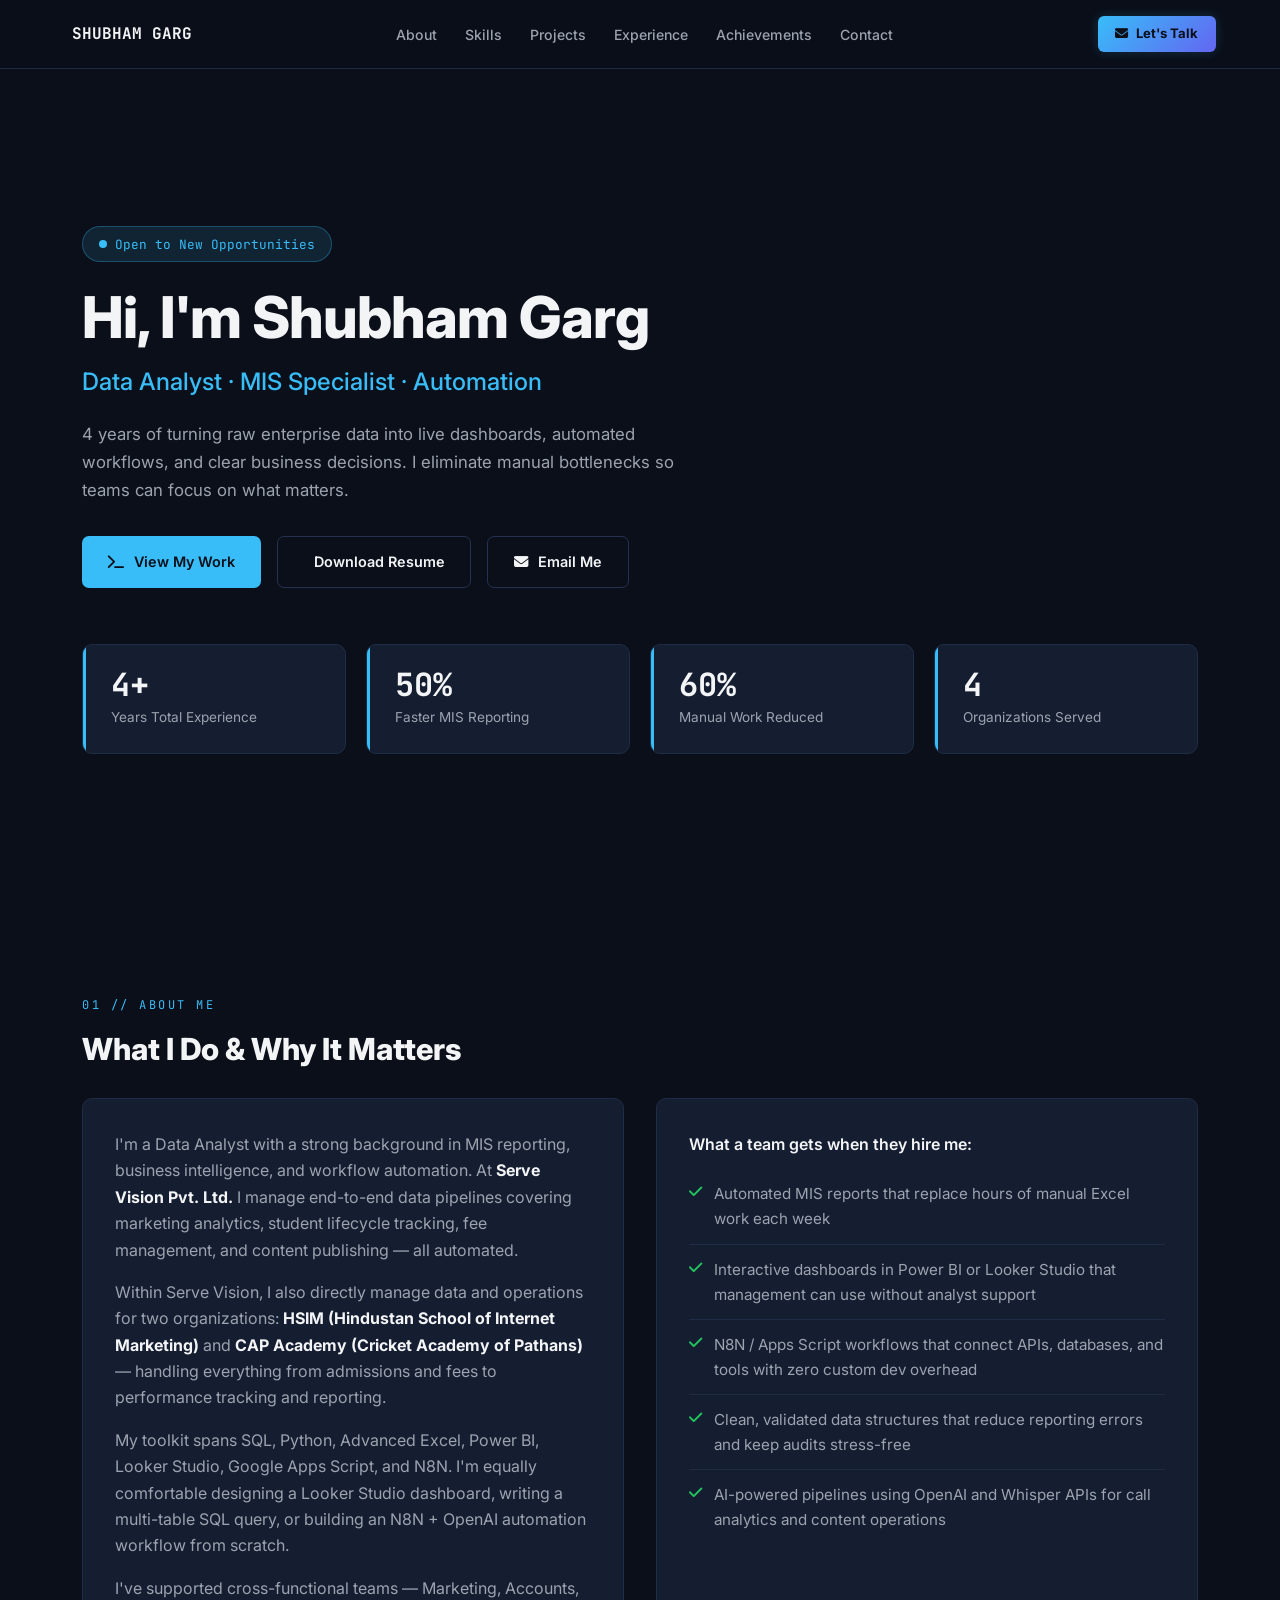
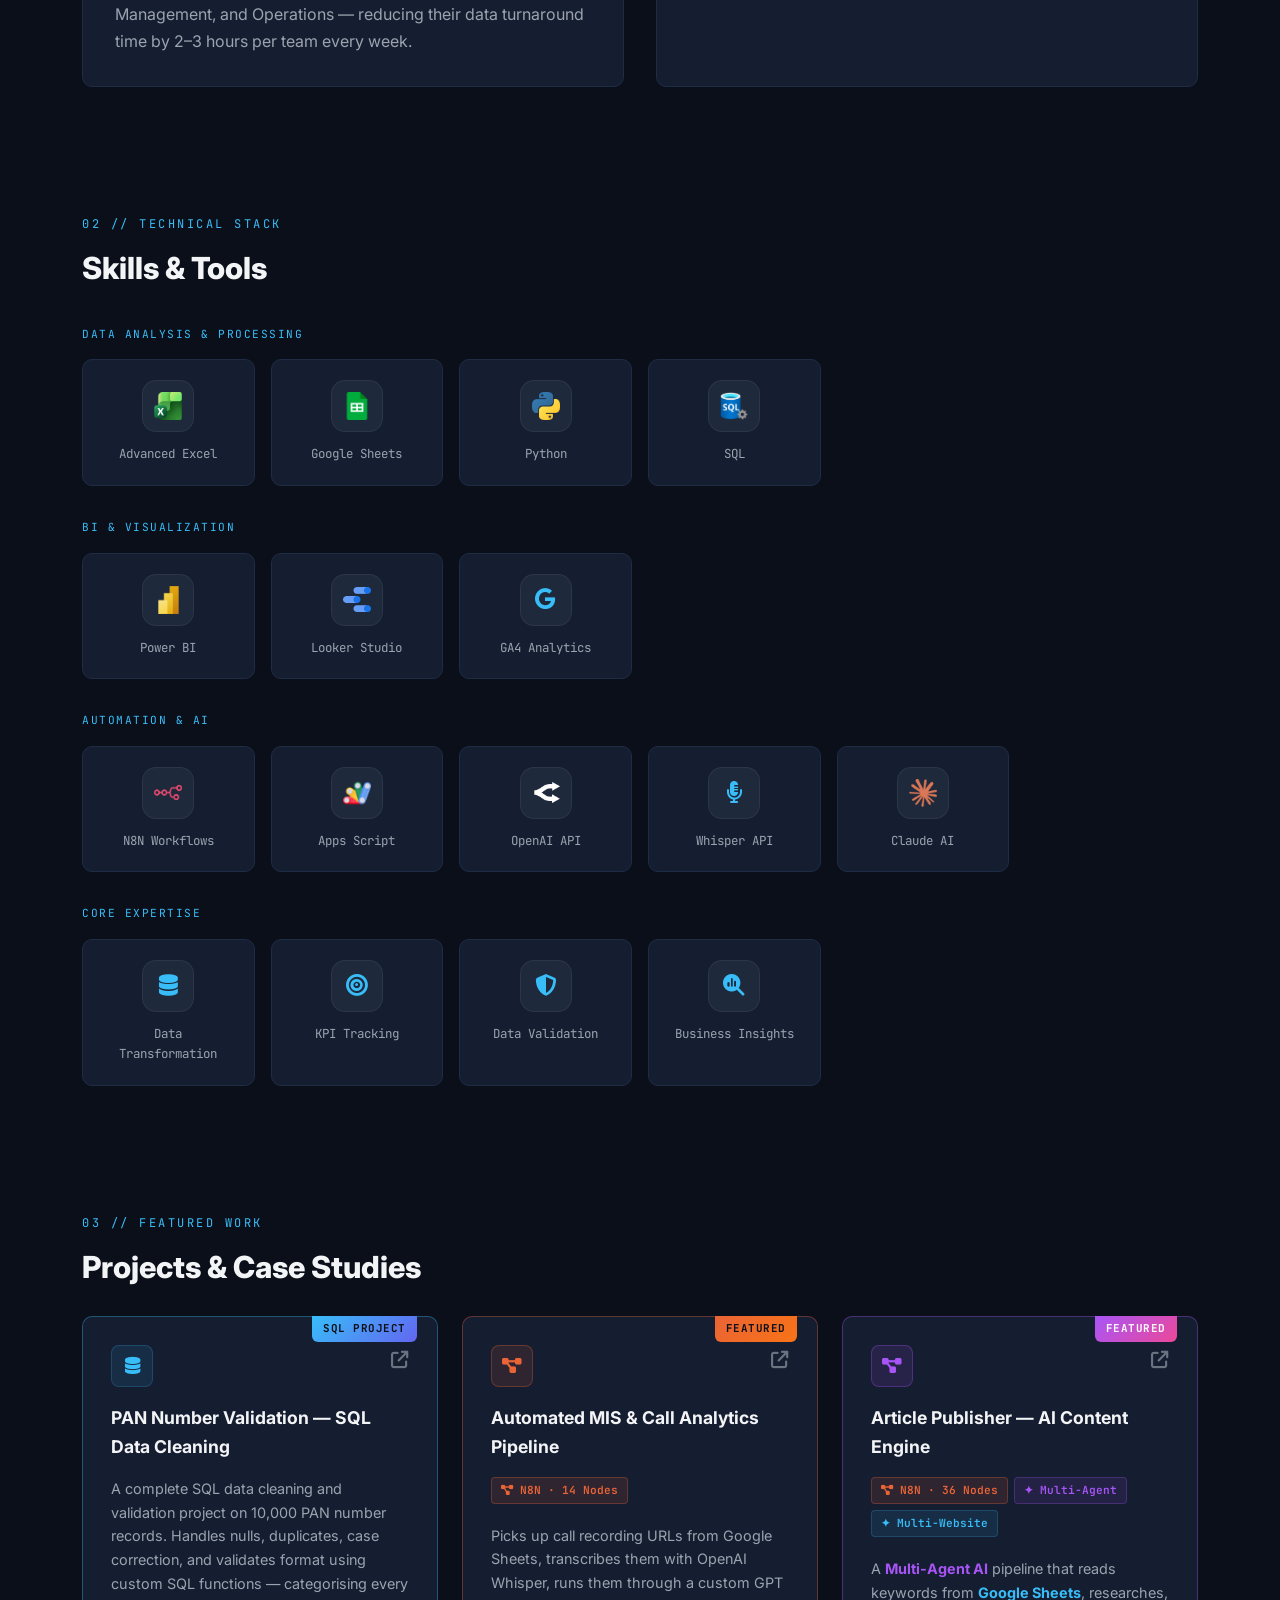
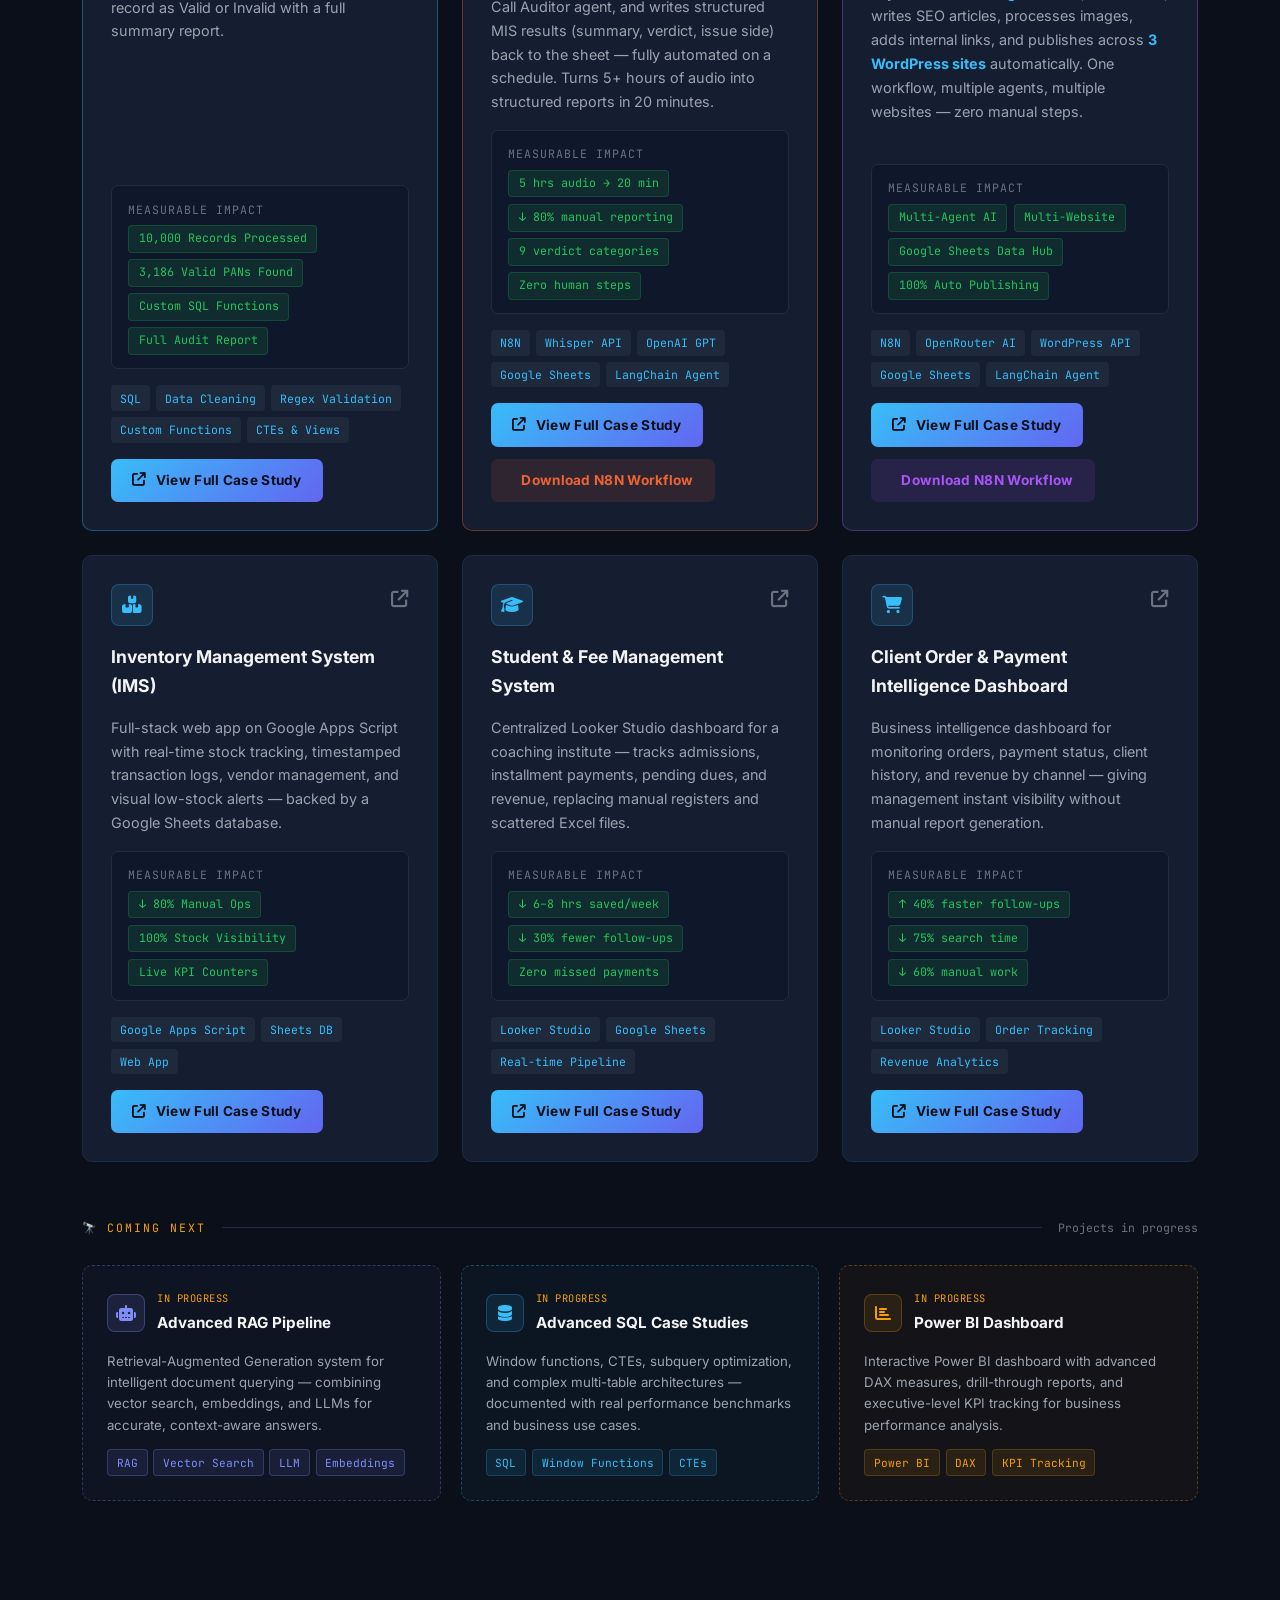
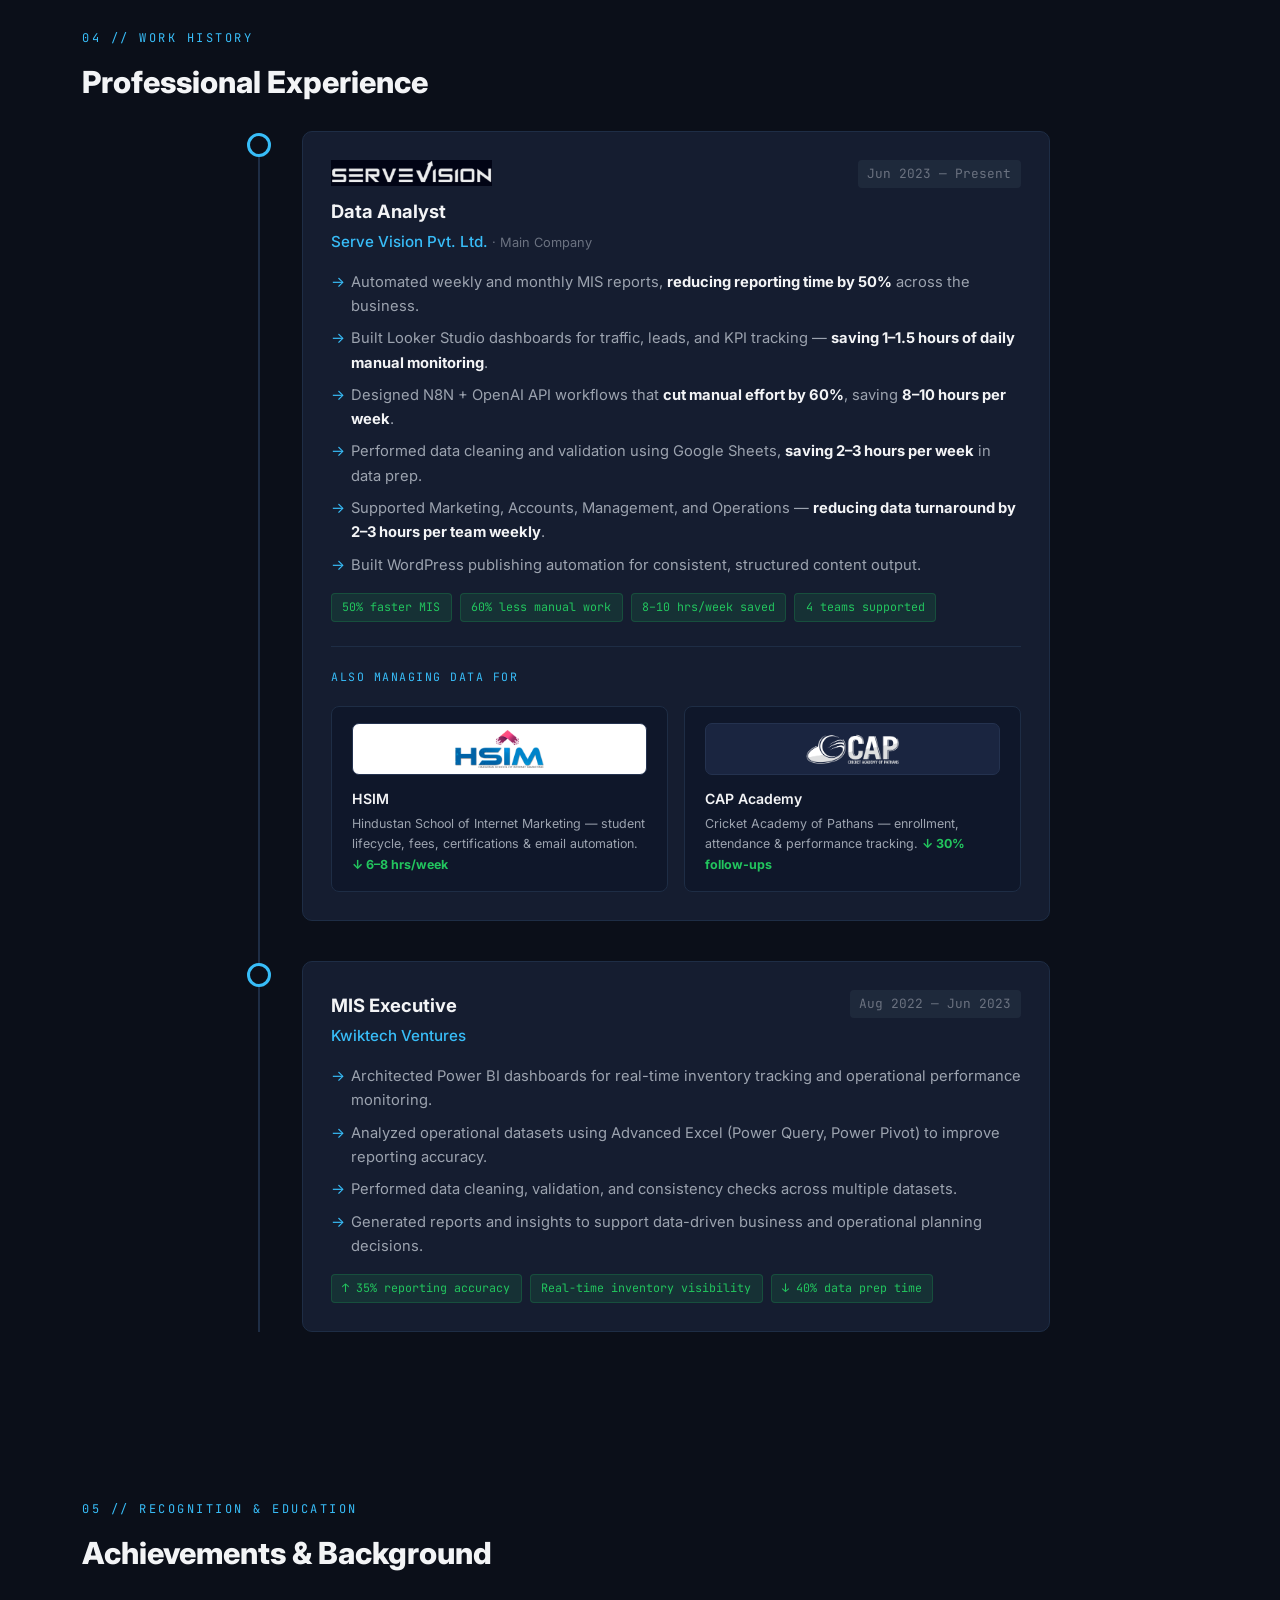
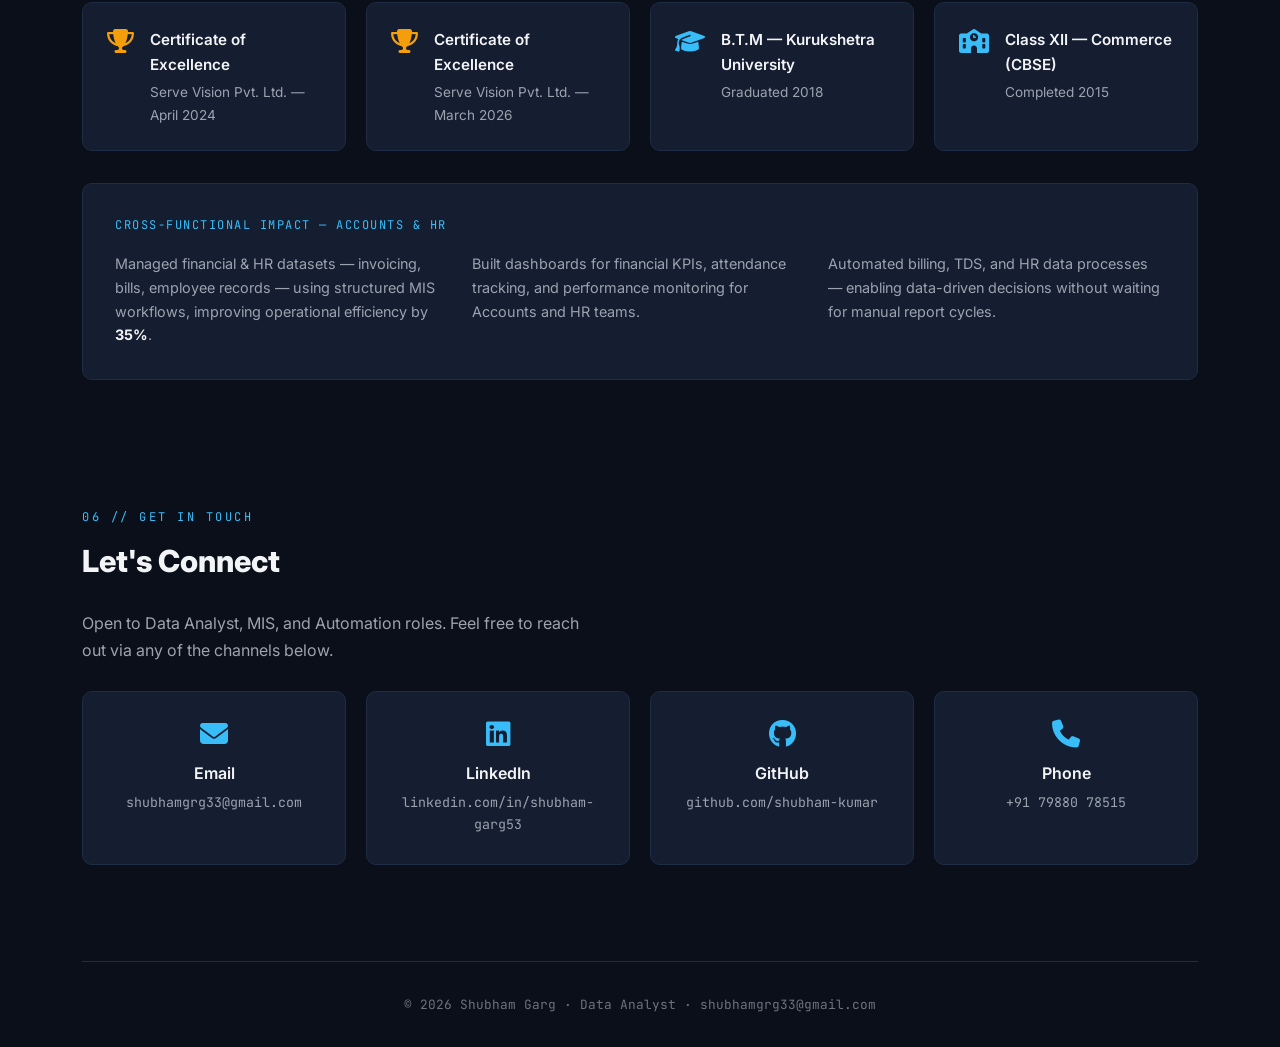
==== commit 4ffa5557: "Enhance project section with new SQL projects Added new project cards for SQL data cleaning and adva" ====
--- a/index.html
+++ b/index.html
@@ -329,145 +329,8 @@
 
         <!-- LIVE SYSTEMS -->
         <div class="proj-grid">
-
-            <div class="proj-card" style="border-color:rgba(234,100,54,.35);position:relative">
-                <div style="position:absolute;top:-1px;right:1.25rem;background:linear-gradient(135deg,#EA6436,#F97316);color:#0B0F19;font-family:var(--mono);font-size:.68rem;font-weight:700;padding:.25rem .7rem;border-radius:0 0 6px 6px;letter-spacing:.5px">FEATURED</div>
-                <div class="proj-head">
-                    <div class="proj-icon" style="background:rgba(234,100,54,.12);border-color:rgba(234,100,54,.3);color:#EA6436"><i class="fa-solid fa-diagram-project"></i></div>
-                    <a href="call-analytics.html" class="proj-link"><i class="fa-solid fa-arrow-up-right-from-square"></i></a>
-                </div>
-                <div class="proj-title">Automated MIS & Call Analytics Pipeline</div>
-                <div style="display:flex;gap:.4rem;flex-wrap:wrap;margin-bottom:.25rem">
-                    <span style="display:inline-flex;align-items:center;gap:.4rem;background:rgba(234,100,54,.12);border:1px solid rgba(234,100,54,.3);color:#EA6436;font-family:var(--mono);font-size:.7rem;padding:.2rem .55rem;border-radius:4px;font-weight:600"><i class="fa-solid fa-diagram-project"></i> N8N · 14 Nodes</span>
-                </div>
-                <div class="proj-desc">Picks up call recording URLs from Google Sheets, transcribes them with OpenAI Whisper, runs them through a custom GPT Call Auditor agent, and writes structured MIS results (summary, verdict, issue side) back to the sheet — fully automated on a schedule. Turns 5+ hours of audio into structured reports in 20 minutes.</div>
-                <div class="impact-box">
-                    <p>Measurable Impact</p>
-                    <div class="impact-badges">
-                        <span class="ibadge">5 hrs audio → 20 min</span>
-                        <span class="ibadge">↓ 80% manual reporting</span>
-                        <span class="ibadge">9 verdict categories</span>
-                        <span class="ibadge">Zero human steps</span>
-                    </div>
-                </div>
-                <div class="pill-row">
-                    <span class="pill">N8N</span>
-                    <span class="pill">Whisper API</span>
-                    <span class="pill">OpenAI GPT</span>
-                    <span class="pill">Google Sheets</span>
-                    <span class="pill">LangChain Agent</span>
-                </div>
-                <div style="display:flex;gap:.75rem;flex-wrap:wrap">
-                    <a href="call-analytics.html" class="btn-sm"><i class="fa-solid fa-arrow-up-right-from-square"></i> View Full Case Study</a>
-                    <a href="Audio_transcribe_with_open_AI_whisper.json" download class="btn-sm" style="background:rgba(234,100,54,.12);border-color:rgba(234,100,54,.3);color:#EA6436"><i class="fa-solid fa-arrow-down-to-line"></i> Download N8N Workflow</a>
-                </div>
-            </div>
-
-            <div class="proj-card" style="border-color:rgba(168,85,247,.35);position:relative">
-                <div style="position:absolute;top:-1px;right:1.25rem;background:linear-gradient(135deg,#A855F7,#EC4899);color:#fff;font-family:var(--mono);font-size:.68rem;font-weight:700;padding:.25rem .7rem;border-radius:0 0 6px 6px;letter-spacing:.5px">FEATURED</div>
-                <div class="proj-head">
-                    <div class="proj-icon" style="background:rgba(168,85,247,.12);border-color:rgba(168,85,247,.3);color:#A855F7"><i class="fa-solid fa-diagram-project"></i></div>
-                    <a href="article-publisher.html" class="proj-link"><i class="fa-solid fa-arrow-up-right-from-square"></i></a>
-                </div>
-                <div class="proj-title">Article Publisher — AI Content Engine</div>
-                <div style="display:flex;gap:.4rem;flex-wrap:wrap;margin-bottom:.25rem">
-                    <span style="display:inline-flex;align-items:center;gap:.4rem;background:rgba(234,100,54,.12);border:1px solid rgba(234,100,54,.3);color:#EA6436;font-family:var(--mono);font-size:.7rem;padding:.2rem .55rem;border-radius:4px;font-weight:600"><i class="fa-solid fa-diagram-project"></i> N8N · 36 Nodes</span>
-                    <span style="display:inline-flex;align-items:center;gap:.35rem;background:rgba(168,85,247,.1);border:1px solid rgba(168,85,247,.25);color:#A855F7;font-family:var(--mono);font-size:.7rem;padding:.2rem .55rem;border-radius:4px;font-weight:600">✦ Multi-Agent</span>
-                    <span style="display:inline-flex;align-items:center;gap:.35rem;background:rgba(56,189,248,.1);border:1px solid rgba(56,189,248,.2);color:var(--accent);font-family:var(--mono);font-size:.7rem;padding:.2rem .55rem;border-radius:4px;font-weight:600">✦ Multi-Website</span>
-                </div>
-                <div class="proj-desc">A <strong style="color:#A855F7">Multi-Agent AI</strong> pipeline that reads keywords from <strong style="color:var(--accent)">Google Sheets</strong>, researches, writes SEO articles, processes images, adds internal links, and publishes across <strong style="color:var(--accent)">3 WordPress sites</strong> automatically. One workflow, multiple agents, multiple websites — zero manual steps.</div>
-                <div class="impact-box">
-                    <p>Measurable Impact</p>
-                    <div class="impact-badges">
-                        <span class="ibadge">Multi-Agent AI</span>
-                        <span class="ibadge">Multi-Website</span>
-                        <span class="ibadge">Google Sheets Data Hub</span>
-                        <span class="ibadge">100% Auto Publishing</span>
-                    </div>
-                </div>
-                <div class="pill-row">
-                    <span class="pill">N8N</span>
-                    <span class="pill">OpenRouter AI</span>
-                    <span class="pill">WordPress API</span>
-                    <span class="pill">Google Sheets</span>
-                    <span class="pill">LangChain Agent</span>
-                </div>
-                <div style="display:flex;gap:.75rem;flex-wrap:wrap">
-                    <a href="article-publisher.html" class="btn-sm"><i class="fa-solid fa-arrow-up-right-from-square"></i> View Full Case Study</a>
-                    <a href="1_Man_army.json" download class="btn-sm" style="background:rgba(168,85,247,.12);border-color:rgba(168,85,247,.3);color:#A855F7"><i class="fa-solid fa-arrow-down-to-line"></i> Download N8N Workflow</a>
-                </div>
-            </div>
-            <div class="proj-card">
-                <div class="proj-head">
-                    <div class="proj-icon"><i class="fa-solid fa-boxes-stacked"></i></div>
-                    <a href="ims.html" class="proj-link"><i class="fa-solid fa-arrow-up-right-from-square"></i></a>
-                </div>
-                <div class="proj-title">Inventory Management System (IMS)</div>
-                <div class="proj-desc">Full-stack web app on Google Apps Script with real-time stock tracking, timestamped transaction logs, vendor management, and visual low-stock alerts — backed by a Google Sheets database.</div>
-                <img src="assets/imsDashboard.png" alt="IMS Dashboard" class="proj-img">
-                <div class="impact-box">
-                    <p>Measurable Impact</p>
-                    <div class="impact-badges">
-                        <span class="ibadge">↓ 80% Manual Ops</span>
-                        <span class="ibadge">100% Stock Visibility</span>
-                        <span class="ibadge">Live KPI Counters</span>
-                    </div>
-                </div>
-                <div class="pill-row">
-                    <span class="pill">Google Apps Script</span><span class="pill">Sheets DB</span><span class="pill">Web App</span>
-                </div>
-                <a href="ims.html" class="btn-sm"><i class="fa-solid fa-arrow-up-right-from-square"></i> View Full Case Study</a>
-            </div>
-
-            <div class="proj-card">
-                <div class="proj-head">
-                    <div class="proj-icon"><i class="fa-solid fa-graduation-cap"></i></div>
-                    <a href="project-analytics.html" class="proj-link"><i class="fa-solid fa-arrow-up-right-from-square"></i></a>
-                </div>
-                <div class="proj-title">Student & Fee Management System</div>
-                <div class="proj-desc">Centralized Looker Studio dashboard for a coaching institute — tracks admissions, installment payments, pending dues, and revenue, replacing manual registers and scattered Excel files.</div>
-                <img src="assets/stuDashboard.png" alt="Student Dashboard" class="proj-img">
-                <div class="impact-box">
-                    <p>Measurable Impact</p>
-                    <div class="impact-badges">
-                        <span class="ibadge">↓ 6–8 hrs saved/week</span>
-                        <span class="ibadge">↓ 30% fewer follow-ups</span>
-                        <span class="ibadge">Zero missed payments</span>
-                    </div>
-                </div>
-                <div class="pill-row">
-                    <span class="pill">Looker Studio</span><span class="pill">Google Sheets</span><span class="pill">Real-time Pipeline</span>
-                </div>
-                <a href="project-analytics.html" class="btn-sm"><i class="fa-solid fa-arrow-up-right-from-square"></i> View Full Case Study</a>
-            </div>
-
-            <div class="proj-card">
-                <div class="proj-head">
-                    <div class="proj-icon"><i class="fa-solid fa-cart-shopping"></i></div>
-                    <a href="orders-analytics.html" class="proj-link"><i class="fa-solid fa-arrow-up-right-from-square"></i></a>
-                </div>
-                <div class="proj-title">Client Order & Payment Intelligence Dashboard</div>
-                <div class="proj-desc">Business intelligence dashboard for monitoring orders, payment status, client history, and revenue by channel — giving management instant visibility without manual report generation.</div>
-                <img src="assets/orderDashboard.png" alt="Order Dashboard" class="proj-img">
-                <div class="impact-box">
-                    <p>Measurable Impact</p>
-                    <div class="impact-badges">
-                        <span class="ibadge">↑ 40% faster follow-ups</span>
-                        <span class="ibadge">↓ 75% search time</span>
-                        <span class="ibadge">↓ 60% manual work</span>
-                    </div>
-                </div>
-                <div class="pill-row">
-                    <span class="pill">Looker Studio</span><span class="pill">Order Tracking</span><span class="pill">Revenue Analytics</span>
-                </div>
-                <a href="orders-analytics.html" class="btn-sm"><i class="fa-solid fa-arrow-up-right-from-square"></i> View Full Case Study</a>
-            </div>
-        </div>
-
-        <!-- DATA PIPELINES -->
-        <!-- SQL & Upcoming -->
-
-            <div class="proj-card">
+            <div class="proj-card" style="border-color:rgba(56,189,248,.35);position:relative">
+                <div style="position:absolute;top:-1px;right:1.25rem;background:linear-gradient(135deg,var(--accent),#6366F1);color:#0B0F19;font-family:var(--mono);font-size:.68rem;font-weight:700;padding:.25rem .7rem;border-radius:0 0 6px 6px;letter-spacing:.5px">SQL PROJECT</div>
                 <div class="proj-head">
                     <div class="proj-icon" style="background:rgba(56,189,248,.1);border-color:rgba(56,189,248,.2);color:var(--accent)"><i class="fa-solid fa-database"></i></div>
                     <a href="pan-validation.html" class="proj-link"><i class="fa-solid fa-arrow-up-right-from-square"></i></a>
@@ -493,20 +356,204 @@
                 <a href="pan-validation.html" class="btn-sm"><i class="fa-solid fa-arrow-up-right-from-square"></i> View Full Case Study</a>
             </div>
 
+            <div class="proj-card" style="border-color:rgba(234,100,54,.35);position:relative">
+                <div style="position:absolute;top:-1px;right:1.25rem;background:linear-gradient(135deg,#EA6436,#F97316);color:#0B0F19;font-family:var(--mono);font-size:.68rem;font-weight:700;padding:.25rem .7rem;border-radius:0 0 6px 6px;letter-spacing:.5px">FEATURED</div>
+                <div class="proj-head">
+                    <div class="proj-icon" style="background:rgba(234,100,54,.12);border-color:rgba(234,100,54,.3);color:#EA6436"><i class="fa-solid fa-diagram-project"></i></div>
+                    <a href="call-analytics.html" class="proj-link"><i class="fa-solid fa-arrow-up-right-from-square"></i></a>
+                </div>
+                <div class="proj-title">Automated MIS & Call Analytics Pipeline</div>
+                <div style="display:flex;gap:.4rem;flex-wrap:wrap;margin-bottom:.25rem">
+                    <span style="display:inline-flex;align-items:center;gap:.4rem;background:rgba(234,100,54,.12);border:1px solid rgba(234,100,54,.3);color:#EA6436;font-family:var(--mono);font-size:.7rem;padding:.2rem .55rem;border-radius:4px;font-weight:600"><i class="fa-solid fa-diagram-project"></i> N8N · 14 Nodes</span>
+                </div>
+                <div class="proj-desc">Picks up call recording URLs from Google Sheets, transcribes them with OpenAI Whisper, runs them through a custom GPT Call Auditor agent, and writes structured MIS results (summary, verdict, issue side) back to the sheet — fully automated on a schedule. Turns 5+ hours of audio into structured reports in 20 minutes.</div>
+                <div class="impact-box">
+                    <p>Measurable Impact</p>
+                    <div class="impact-badges">
+                        <span class="ibadge">5 hrs audio → 20 min</span>
+                        <span class="ibadge">↓ 80% manual reporting</span>
+                        <span class="ibadge">9 verdict categories</span>
+                        <span class="ibadge">Zero human steps</span>
+                    </div>
+                </div>
+                <div class="pill-row">
+                    <span class="pill">N8N</span>
+                    <span class="pill">Whisper API</span>
+                    <span class="pill">OpenAI GPT</span>
+                    <span class="pill">Google Sheets</span>
+                    <span class="pill">LangChain Agent</span>
+                </div>
+                <div style="display:flex;gap:.75rem;flex-wrap:wrap">
+                    <a href="call-analytics.html" class="btn-sm"><i class="fa-solid fa-arrow-up-right-from-square"></i> View Full Case Study</a>
+                    <a href="Audio_transcribe_with_open_AI_whisper.json" download class="btn-sm" style="background:rgba(234,100,54,.12);border-color:rgba(234,100,54,.3);color:#EA6436"><i class="fa-solid fa-arrow-down-to-line"></i> Download N8N Workflow</a>
+                </div>
+            </div>
+
+            <div class="proj-card" style="border-color:rgba(168,85,247,.35);position:relative">
+                <div style="position:absolute;top:-1px;right:1.25rem;background:linear-gradient(135deg,#A855F7,#EC4899);color:#fff;font-family:var(--mono);font-size:.68rem;font-weight:700;padding:.25rem .7rem;border-radius:0 0 6px 6px;letter-spacing:.5px">FEATURED</div>
+                <div class="proj-head">
+                    <div class="proj-icon" style="background:rgba(168,85,247,.12);border-color:rgba(168,85,247,.3);color:#A855F7"><i class="fa-solid fa-diagram-project"></i></div>
+                    <a href="article-publisher.html" class="proj-link"><i class="fa-solid fa-arrow-up-right-from-square"></i></a>
+                </div>
+                <div class="proj-title">Article Publisher — AI Content Engine</div>
+                <div style="display:flex;gap:.4rem;flex-wrap:wrap;margin-bottom:.25rem">
+                    <span style="display:inline-flex;align-items:center;gap:.4rem;background:rgba(234,100,54,.12);border:1px solid rgba(234,100,54,.3);color:#EA6436;font-family:var(--mono);font-size:.7rem;padding:.2rem .55rem;border-radius:4px;font-weight:600"><i class="fa-solid fa-diagram-project"></i> N8N · 36 Nodes</span>
+                    <span style="display:inline-flex;align-items:center;gap:.35rem;background:rgba(168,85,247,.1);border:1px solid rgba(168,85,247,.25);color:#A855F7;font-family:var(--mono);font-size:.7rem;padding:.2rem .55rem;border-radius:4px;font-weight:600">✦ Multi-Agent</span>
+                    <span style="display:inline-flex;align-items:center;gap:.35rem;background:rgba(56,189,248,.1);border:1px solid rgba(56,189,248,.2);color:var(--accent);font-family:var(--mono);font-size:.7rem;padding:.2rem .55rem;border-radius:4px;font-weight:600">✦ Multi-Website</span>
+                </div>
+                <div class="proj-desc">A <strong style="color:#A855F7">Multi-Agent AI</strong> pipeline that reads keywords from <strong style="color:var(--accent)">Google Sheets</strong>, researches, writes SEO articles, processes images, adds internal links, and publishes across <strong style="color:var(--accent)">3 WordPress sites</strong> automatically. One workflow, multiple agents, multiple websites — zero manual steps.</div>
+                <div class="impact-box">
+                    <p>Measurable Impact</p>
+                    <div class="impact-badges">
+                        <span class="ibadge">Multi-Agent AI</span>
+                        <span class="ibadge">Multi-Website</span>
+                        <span class="ibadge">Google Sheets Data Hub</span>
+                        <span class="ibadge">100% Auto Publishing</span>
+                    </div>
+                </div>
+                <div class="pill-row">
+                    <span class="pill">N8N</span>
+                    <span class="pill">OpenRouter AI</span>
+                    <span class="pill">WordPress API</span>
+                    <span class="pill">Google Sheets</span>
+                    <span class="pill">LangChain Agent</span>
+                </div>
+                <div style="display:flex;gap:.75rem;flex-wrap:wrap">
+                    <a href="article-publisher.html" class="btn-sm"><i class="fa-solid fa-arrow-up-right-from-square"></i> View Full Case Study</a>
+                    <a href="1_Man_army.json" download class="btn-sm" style="background:rgba(168,85,247,.12);border-color:rgba(168,85,247,.3);color:#A855F7"><i class="fa-solid fa-arrow-down-to-line"></i> Download N8N Workflow</a>
+                </div>
+            </div>
             <div class="proj-card">
-                <div class="proj-head"><div class="proj-icon"><i class="fa-solid fa-server"></i></div></div>
-                <div class="proj-title">SQL Case Studies & Query Optimization</div>
-                <div class="proj-desc">Enterprise schema design, complex multi-table window functions, subquery architectures, and CTE-based reporting patterns with performance benchmarks.</div>
-                <div class="pill-row"><span class="pill amber">Coming Soon</span><span class="pill">SQL</span><span class="pill">Window Functions</span><span class="pill">CTEs</span></div>
-            </div>
+                <div class="proj-head">
+                    <div class="proj-icon"><i class="fa-solid fa-boxes-stacked"></i></div>
+                    <a href="ims.html" class="proj-link"><i class="fa-solid fa-arrow-up-right-from-square"></i></a>
+                </div>
+                <div class="proj-title">Inventory Management System (IMS)</div>
+                <div class="proj-desc">Full-stack web app on Google Apps Script with real-time stock tracking, timestamped transaction logs, vendor management, and visual low-stock alerts — backed by a Google Sheets database.</div>
+                <div class="impact-box">
+                    <p>Measurable Impact</p>
+                    <div class="impact-badges">
+                        <span class="ibadge">↓ 80% Manual Ops</span>
+                        <span class="ibadge">100% Stock Visibility</span>
+                        <span class="ibadge">Live KPI Counters</span>
+                    </div>
+                </div>
+                <div class="pill-row">
+                    <span class="pill">Google Apps Script</span><span class="pill">Sheets DB</span><span class="pill">Web App</span>
+                </div>
+                <a href="ims.html" class="btn-sm"><i class="fa-solid fa-arrow-up-right-from-square"></i> View Full Case Study</a>
+            </div>
+
             <div class="proj-card">
-                <div class="proj-head"><div class="proj-icon"><i class="fa-solid fa-brain"></i></div></div>
-                <div class="proj-title">Python ML & Predictive Analytics</div>
-                <div class="proj-desc">Customer segmentation, demand forecasting, and pattern-detection models built natively in Python — focused on practical business applications.</div>
-                <div class="pill-row"><span class="pill amber">Coming Soon</span><span class="pill">Python</span><span class="pill">Scikit-learn</span><span class="pill">Pandas</span></div>
-            </div>
-        </div>
-    </section>
+                <div class="proj-head">
+                    <div class="proj-icon"><i class="fa-solid fa-graduation-cap"></i></div>
+                    <a href="project-analytics.html" class="proj-link"><i class="fa-solid fa-arrow-up-right-from-square"></i></a>
+                </div>
+                <div class="proj-title">Student & Fee Management System</div>
+                <div class="proj-desc">Centralized Looker Studio dashboard for a coaching institute — tracks admissions, installment payments, pending dues, and revenue, replacing manual registers and scattered Excel files.</div>
+                <div class="impact-box">
+                    <p>Measurable Impact</p>
+                    <div class="impact-badges">
+                        <span class="ibadge">↓ 6–8 hrs saved/week</span>
+                        <span class="ibadge">↓ 30% fewer follow-ups</span>
+                        <span class="ibadge">Zero missed payments</span>
+                    </div>
+                </div>
+                <div class="pill-row">
+                    <span class="pill">Looker Studio</span><span class="pill">Google Sheets</span><span class="pill">Real-time Pipeline</span>
+                </div>
+                <a href="project-analytics.html" class="btn-sm"><i class="fa-solid fa-arrow-up-right-from-square"></i> View Full Case Study</a>
+            </div>
+
+            <div class="proj-card">
+                <div class="proj-head">
+                    <div class="proj-icon"><i class="fa-solid fa-cart-shopping"></i></div>
+                    <a href="orders-analytics.html" class="proj-link"><i class="fa-solid fa-arrow-up-right-from-square"></i></a>
+                </div>
+                <div class="proj-title">Client Order & Payment Intelligence Dashboard</div>
+                <div class="proj-desc">Business intelligence dashboard for monitoring orders, payment status, client history, and revenue by channel — giving management instant visibility without manual report generation.</div>
+                <div class="impact-box">
+                    <p>Measurable Impact</p>
+                    <div class="impact-badges">
+                        <span class="ibadge">↑ 40% faster follow-ups</span>
+                        <span class="ibadge">↓ 75% search time</span>
+                        <span class="ibadge">↓ 60% manual work</span>
+                    </div>
+                </div>
+                <div class="pill-row">
+                    <span class="pill">Looker Studio</span><span class="pill">Order Tracking</span><span class="pill">Revenue Analytics</span>
+                </div>
+                <a href="orders-analytics.html" class="btn-sm"><i class="fa-solid fa-arrow-up-right-from-square"></i> View Full Case Study</a>
+            </div>
+        </div>
+
+        <!-- UPCOMING PROJECTS SUBSECTION -->
+        <div style="margin-top:3.5rem">
+            <div style="display:flex;align-items:center;gap:1rem;margin-bottom:1.75rem">
+                <div style="font-family:var(--mono);font-size:.72rem;color:var(--amber);text-transform:uppercase;letter-spacing:2px;white-space:nowrap">🔭 Coming Next</div>
+                <div style="flex:1;height:1px;background:var(--border)"></div>
+                <div style="font-family:var(--mono);font-size:.72rem;color:var(--text-3)">Projects in progress</div>
+            </div>
+
+            <div style="display:grid;grid-template-columns:repeat(3,1fr);gap:1.25rem">
+
+                <!-- Advanced RAG -->
+                <div style="background:rgba(129,140,248,.04);border:1px dashed rgba(129,140,248,.3);border-radius:var(--radius);padding:1.5rem">
+                    <div style="display:flex;align-items:center;gap:.75rem;margin-bottom:1rem">
+                        <div style="width:38px;height:38px;background:rgba(129,140,248,.12);border:1px solid rgba(129,140,248,.3);border-radius:8px;display:flex;align-items:center;justify-content:center;color:#818CF8;font-size:1rem;flex-shrink:0"><i class="fa-solid fa-robot"></i></div>
+                        <div>
+                            <div style="font-size:.65rem;font-family:var(--mono);color:var(--amber);letter-spacing:.5px;margin-bottom:.15rem">IN PROGRESS</div>
+                            <div style="font-size:.95rem;font-weight:700">Advanced RAG Pipeline</div>
+                        </div>
+                    </div>
+                    <div style="font-size:.83rem;color:var(--text-2);line-height:1.6;margin-bottom:.85rem">Retrieval-Augmented Generation system for intelligent document querying — combining vector search, embeddings, and LLMs for accurate, context-aware answers.</div>
+                    <div style="display:flex;flex-wrap:wrap;gap:.35rem">
+                        <span style="font-family:var(--mono);font-size:.7rem;background:rgba(129,140,248,.1);color:#818CF8;border:1px solid rgba(129,140,248,.25);padding:.2rem .55rem;border-radius:4px">RAG</span>
+                        <span style="font-family:var(--mono);font-size:.7rem;background:rgba(129,140,248,.1);color:#818CF8;border:1px solid rgba(129,140,248,.25);padding:.2rem .55rem;border-radius:4px">Vector Search</span>
+                        <span style="font-family:var(--mono);font-size:.7rem;background:rgba(129,140,248,.1);color:#818CF8;border:1px solid rgba(129,140,248,.25);padding:.2rem .55rem;border-radius:4px">LLM</span>
+                        <span style="font-family:var(--mono);font-size:.7rem;background:rgba(129,140,248,.1);color:#818CF8;border:1px solid rgba(129,140,248,.25);padding:.2rem .55rem;border-radius:4px">Embeddings</span>
+                    </div>
+                </div>
+
+                <!-- Advanced SQL -->
+                <div style="background:rgba(56,189,248,.04);border:1px dashed rgba(56,189,248,.3);border-radius:var(--radius);padding:1.5rem">
+                    <div style="display:flex;align-items:center;gap:.75rem;margin-bottom:1rem">
+                        <div style="width:38px;height:38px;background:rgba(56,189,248,.1);border:1px solid rgba(56,189,248,.25);border-radius:8px;display:flex;align-items:center;justify-content:center;color:var(--accent);font-size:1rem;flex-shrink:0"><i class="fa-solid fa-database"></i></div>
+                        <div>
+                            <div style="font-size:.65rem;font-family:var(--mono);color:var(--amber);letter-spacing:.5px;margin-bottom:.15rem">IN PROGRESS</div>
+                            <div style="font-size:.95rem;font-weight:700">Advanced SQL Case Studies</div>
+                        </div>
+                    </div>
+                    <div style="font-size:.83rem;color:var(--text-2);line-height:1.6;margin-bottom:.85rem">Window functions, CTEs, subquery optimization, and complex multi-table architectures — documented with real performance benchmarks and business use cases.</div>
+                    <div style="display:flex;flex-wrap:wrap;gap:.35rem">
+                        <span style="font-family:var(--mono);font-size:.7rem;background:rgba(56,189,248,.1);color:var(--accent);border:1px solid rgba(56,189,248,.2);padding:.2rem .55rem;border-radius:4px">SQL</span>
+                        <span style="font-family:var(--mono);font-size:.7rem;background:rgba(56,189,248,.1);color:var(--accent);border:1px solid rgba(56,189,248,.2);padding:.2rem .55rem;border-radius:4px">Window Functions</span>
+                        <span style="font-family:var(--mono);font-size:.7rem;background:rgba(56,189,248,.1);color:var(--accent);border:1px solid rgba(56,189,248,.2);padding:.2rem .55rem;border-radius:4px">CTEs</span>
+                    </div>
+                </div>
+
+                <!-- Power BI -->
+                <div style="background:rgba(245,158,11,.04);border:1px dashed rgba(245,158,11,.3);border-radius:var(--radius);padding:1.5rem">
+                    <div style="display:flex;align-items:center;gap:.75rem;margin-bottom:1rem">
+                        <div style="width:38px;height:38px;background:rgba(245,158,11,.1);border:1px solid rgba(245,158,11,.25);border-radius:8px;display:flex;align-items:center;justify-content:center;color:var(--amber);font-size:1rem;flex-shrink:0"><i class="fa-solid fa-chart-bar"></i></div>
+                        <div>
+                            <div style="font-size:.65rem;font-family:var(--mono);color:var(--amber);letter-spacing:.5px;margin-bottom:.15rem">IN PROGRESS</div>
+                            <div style="font-size:.95rem;font-weight:700">Power BI Dashboard</div>
+                        </div>
+                    </div>
+                    <div style="font-size:.83rem;color:var(--text-2);line-height:1.6;margin-bottom:.85rem">Interactive Power BI dashboard with advanced DAX measures, drill-through reports, and executive-level KPI tracking for business performance analysis.</div>
+                    <div style="display:flex;flex-wrap:wrap;gap:.35rem">
+                        <span style="font-family:var(--mono);font-size:.7rem;background:rgba(245,158,11,.1);color:var(--amber);border:1px solid rgba(245,158,11,.2);padding:.2rem .55rem;border-radius:4px">Power BI</span>
+                        <span style="font-family:var(--mono);font-size:.7rem;background:rgba(245,158,11,.1);color:var(--amber);border:1px solid rgba(245,158,11,.2);padding:.2rem .55rem;border-radius:4px">DAX</span>
+                        <span style="font-family:var(--mono);font-size:.7rem;background:rgba(245,158,11,.1);color:var(--amber);border:1px solid rgba(245,158,11,.2);padding:.2rem .55rem;border-radius:4px">KPI Tracking</span>
+                    </div>
+                </div>
+
+            </div>
+        </div>
+
+
+        </section>
 
     <!-- EXPERIENCE -->
     <section id="experience">
@@ -515,19 +562,16 @@
             <h2 class="sec-title">Professional Experience</h2>
         </div>
         <div class="exp-wrap">
-
-            <!-- SERVE VISION -->
             <div class="exp-item">
                 <div class="exp-dot"></div>
                 <div class="exp-card">
                     <div class="exp-head">
                         <div>
+                            <img src="assets/serve-vision-logo.png" alt="Serve Vision" style="height:26px;width:auto;margin-bottom:.6rem;display:block;opacity:.92">
                             <div class="exp-role">Data Analyst</div>
                             <div class="exp-co">Serve Vision Pvt. Ltd. <span style="color:var(--text-3);font-size:.8rem;font-weight:400">· Main Company</span></div>
                         </div>
                         <div style="display:flex;flex-direction:column;align-items:flex-end;gap:.5rem">
-                            <img src="assets/serve-vision-logo.png" alt="Serve Vision"
-                                 style="height:26px;width:auto;opacity:.92;display:block">
                             <span class="exp-date">Jun 2023 — Present</span>
                         </div>
                     </div>
@@ -545,12 +589,9 @@
                         <span class="stat-tag">8–10 hrs/week saved</span>
                         <span class="stat-tag">4 teams supported</span>
                     </div>
-
-                    <!-- Sub-company cards -->
                     <div style="margin-top:1.5rem;padding-top:1.25rem;border-top:1px solid var(--border)">
                         <p style="font-size:.72rem;font-family:var(--mono);color:var(--accent);text-transform:uppercase;letter-spacing:1.5px;margin-bottom:.85rem">Also Managing Data For</p>
                         <div class="sub-co-grid">
-                            <!-- HSIM -->
                             <div class="sub-co-card">
                                 <div class="sub-co-logo" style="background:#fff">
                                     <img src="assets/hsim-logo.png" alt="HSIM">
@@ -560,7 +601,6 @@
                                     <div class="sub-co-desc">Hindustan School of Internet Marketing — student lifecycle, fees, certifications & email automation. <strong style="color:var(--green)">↓ 6–8 hrs/week</strong></div>
                                 </div>
                             </div>
-                            <!-- CAP -->
                             <div class="sub-co-card">
                                 <div class="sub-co-logo" style="background:#1a2540">
                                     <img src="assets/cap-logo.png" alt="CAP">
@@ -574,8 +614,6 @@
                     </div>
                 </div>
             </div>
-
-            <!-- KWIKTECH -->
             <div class="exp-item">
                 <div class="exp-dot"></div>
                 <div class="exp-card">
@@ -596,7 +634,6 @@
                     </div>
                 </div>
             </div>
-
         </div>
     </section>
 
@@ -624,7 +661,6 @@
                 <div><div class="ach-title">Class XII — Commerce (CBSE)</div><div class="ach-sub">Completed 2015</div></div>
             </div>
         </div>
-
         <div style="background:var(--bg-card);border:1px solid var(--border);border-radius:var(--radius);padding:2rem">
             <p style="font-size:.75rem;font-family:var(--mono);color:var(--accent);text-transform:uppercase;letter-spacing:1.5px;margin-bottom:1rem">Cross-Functional Impact — Accounts & HR</p>
             <div style="display:grid;grid-template-columns:repeat(auto-fit,minmax(220px,1fr));gap:1.25rem">
@@ -643,7 +679,7 @@
         </div>
         <p style="color:var(--text-2);margin-bottom:1.75rem;max-width:520px">Open to Data Analyst, MIS, and Automation roles. Feel free to reach out via any of the channels below.</p>
         <div class="contact-grid">
-            <a href="mailto:shubhamgrg33@gmail.com" class="cc"><i class="fa-solid fa-envelope"></i><h3>Email</h3><p>shubhamgrg33@gmail.com</p></a>
+            <a href="mailto:shubhamgrg33@gmail.com?subject=Reaching%20out%20%E2%80%94%20saw%20your%20portfolio" class="cc"><i class="fa-solid fa-envelope"></i><h3>Email</h3><p>shubhamgrg33@gmail.com</p></a>
             <a href="https://linkedin.com/in/shubham-garg53" target="_blank" class="cc"><i class="fa-brands fa-linkedin"></i><h3>LinkedIn</h3><p>linkedin.com/in/shubham-garg53</p></a>
             <a href="https://github.com/shubham-kumar" target="_blank" class="cc"><i class="fa-brands fa-github"></i><h3>GitHub</h3><p>github.com/shubham-kumar</p></a>
             <a href="tel:+917988078515" class="cc"><i class="fa-solid fa-phone"></i><h3>Phone</h3><p>+91 79880 78515</p></a>
@@ -657,7 +693,13 @@
 </div>
 
 <script>
-
+function switchTab(id, btn) {
+    document.querySelectorAll('.tab').forEach(function(t){ t.classList.remove('active'); });
+    btn.classList.add('active');
+    ['live','pipeline','upcoming'].forEach(function(t){
+        document.getElementById('tab-'+t).style.display = t===id ? 'grid' : 'none';
+    });
+}
 </script>
 </body>
 </html>
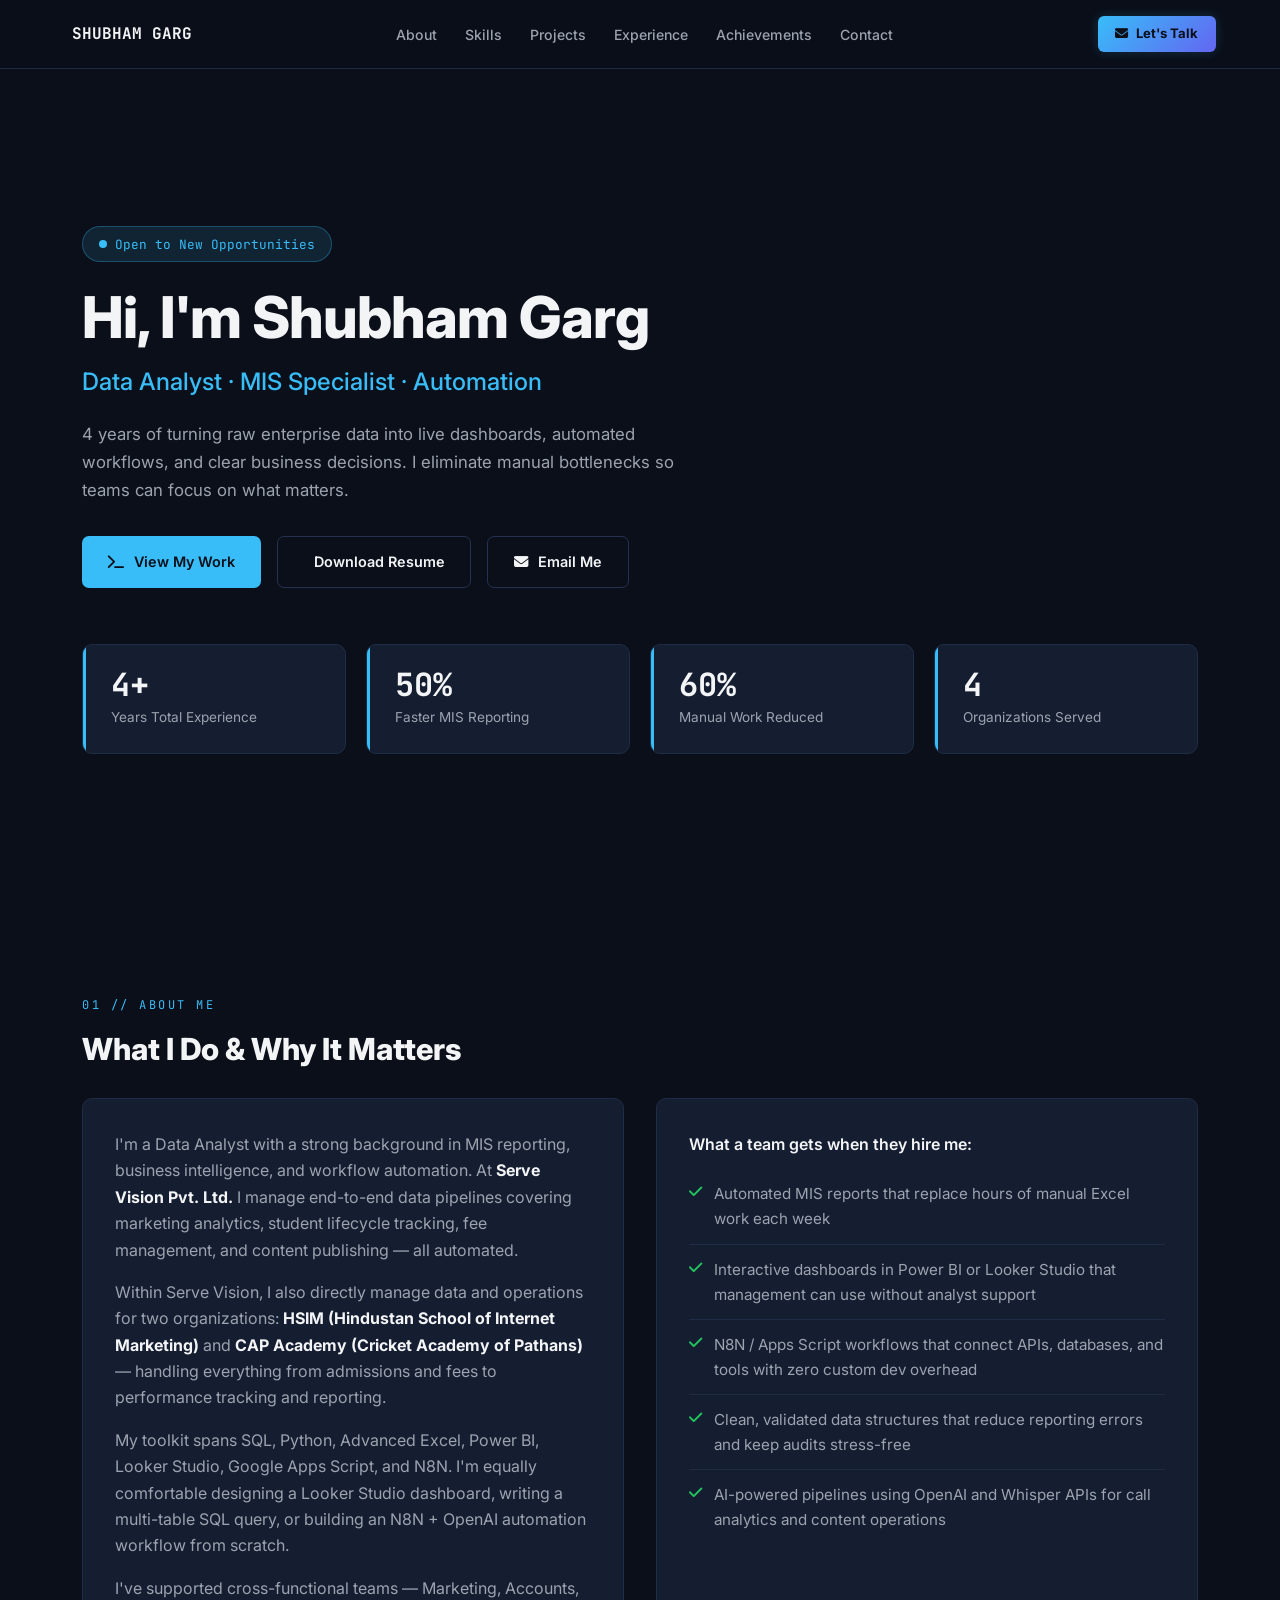
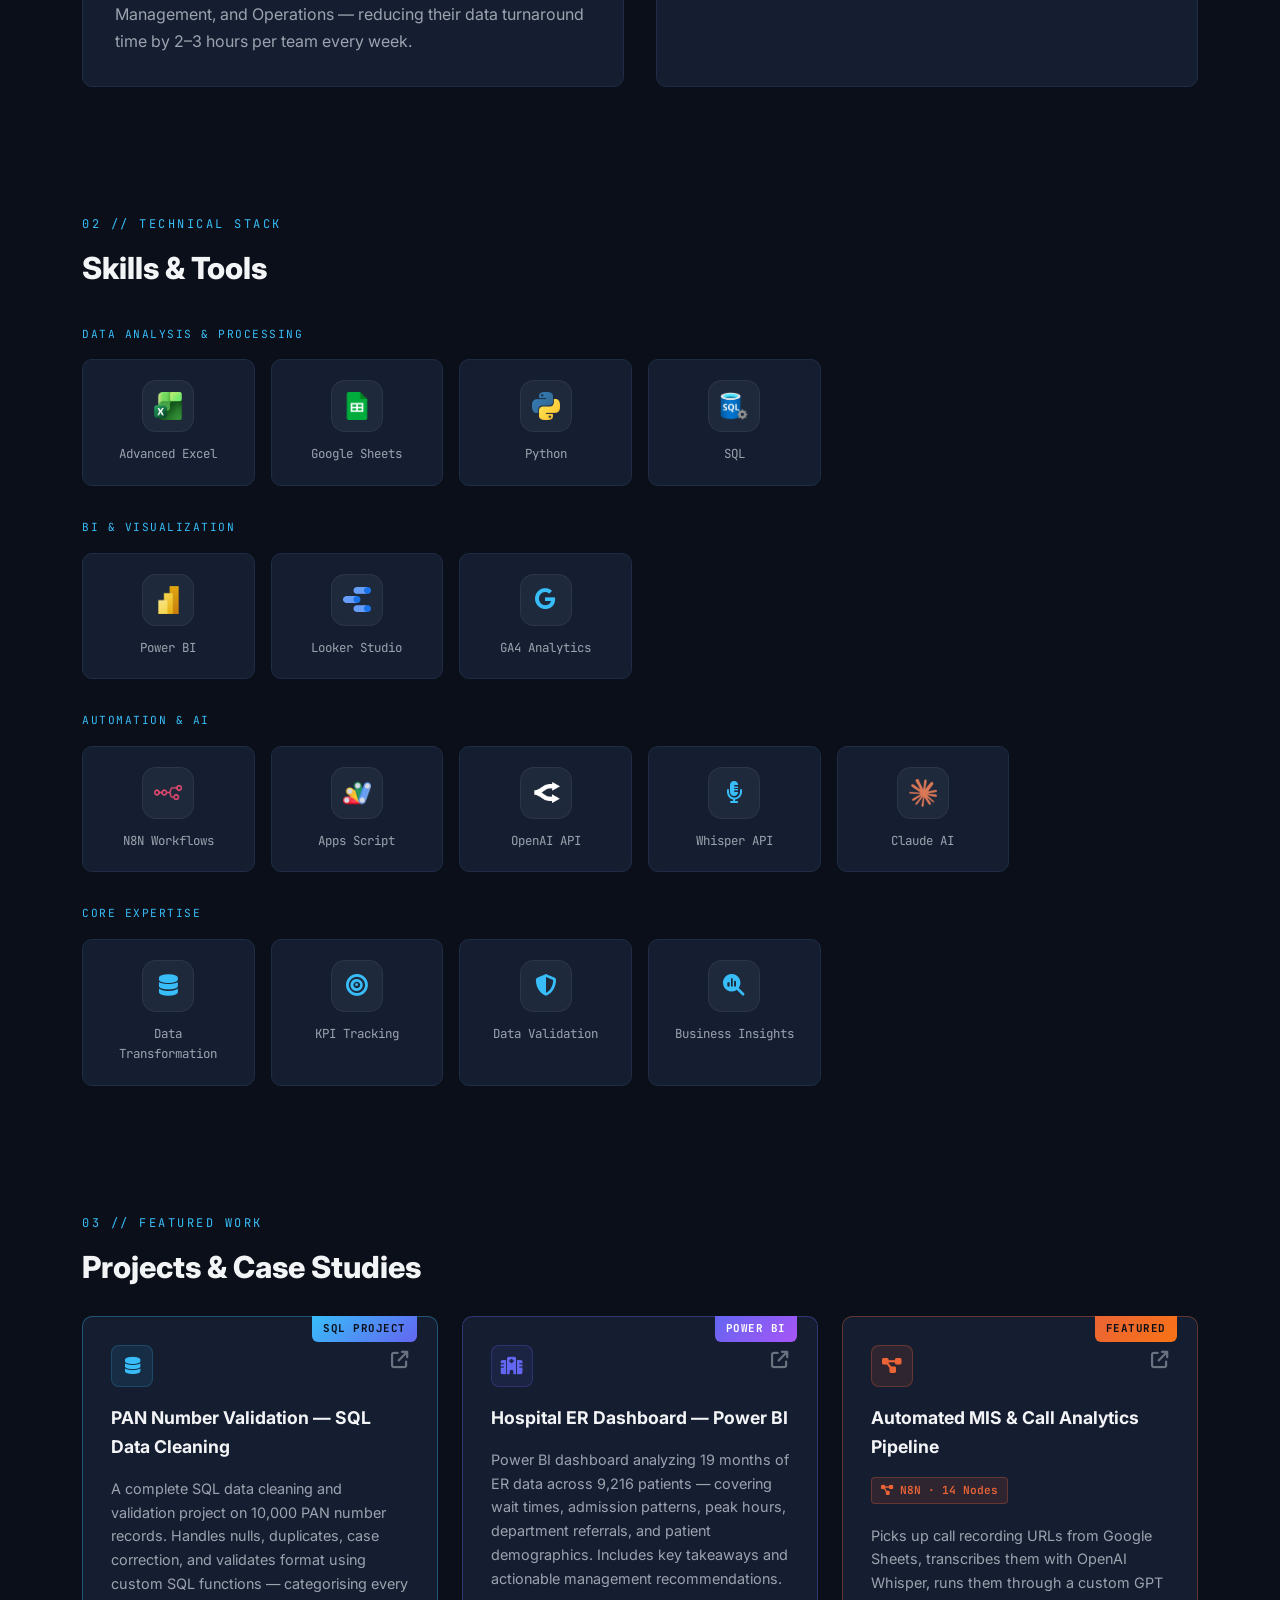
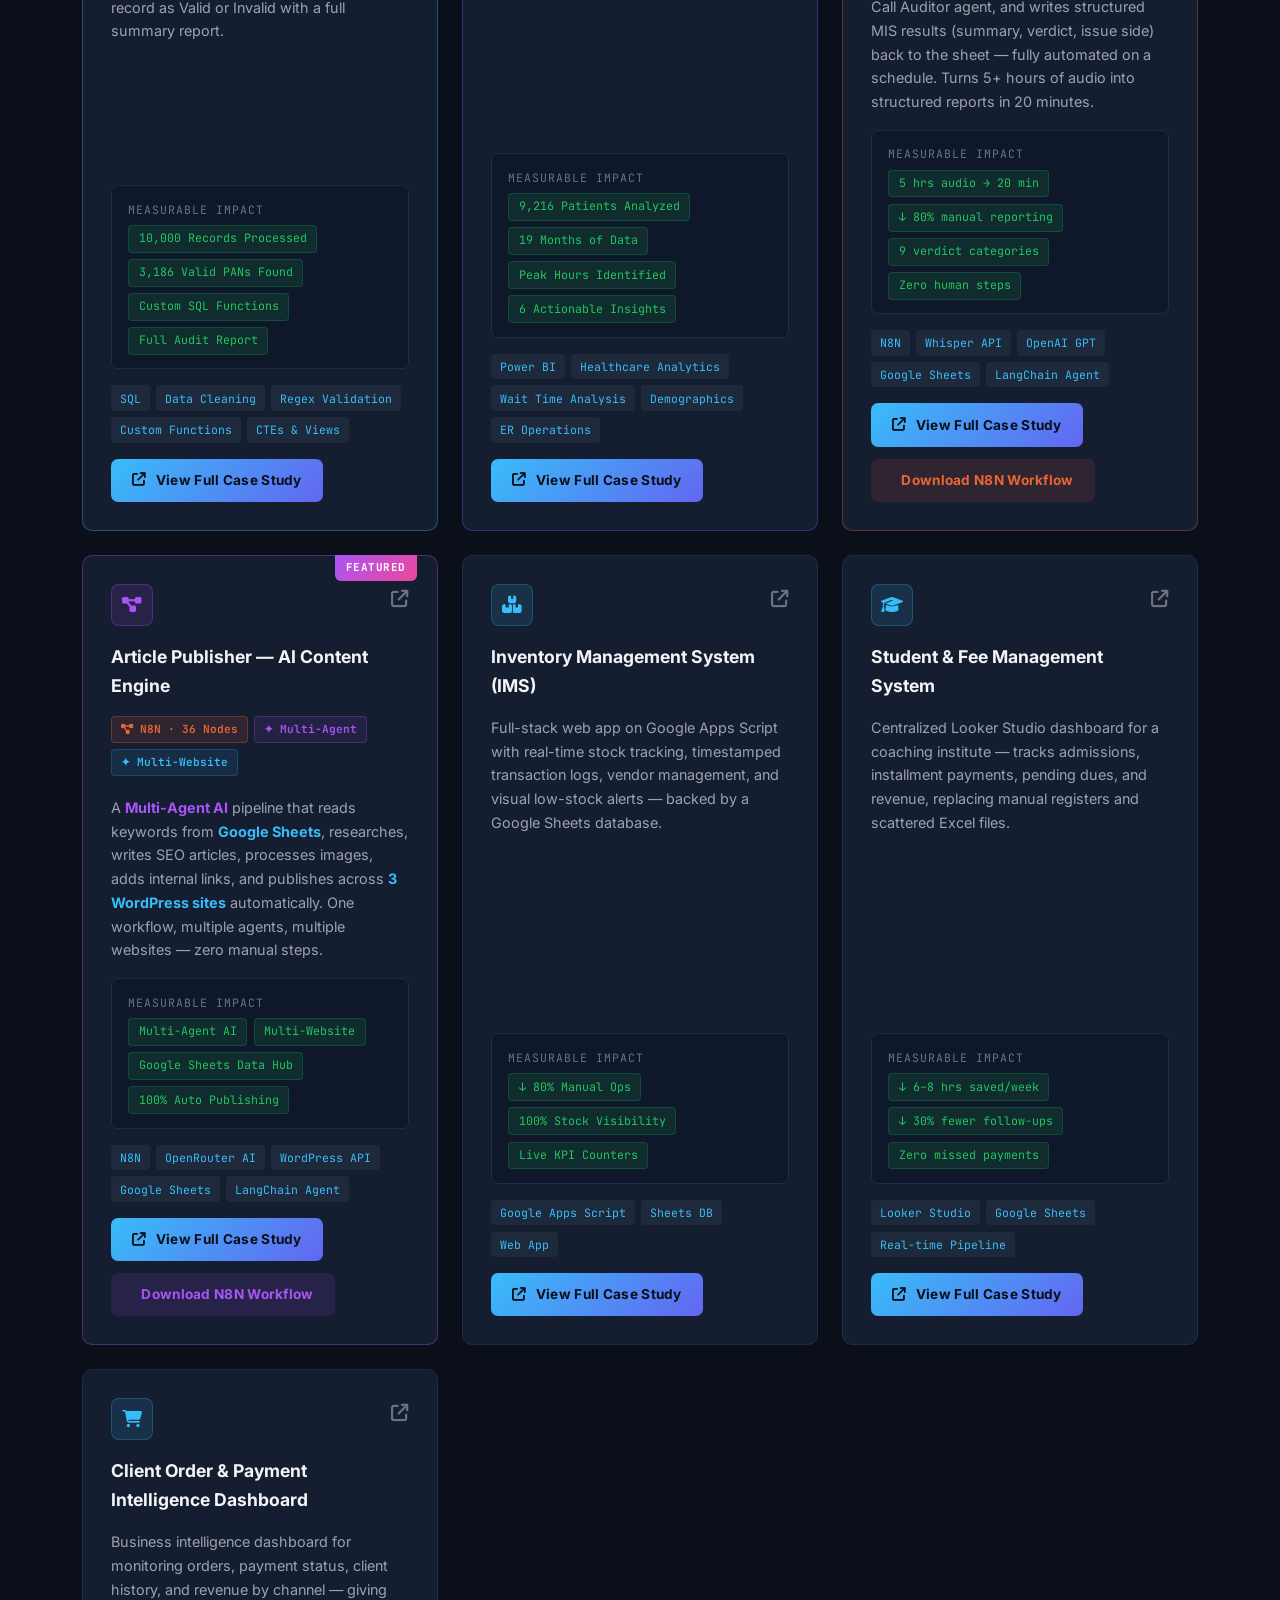
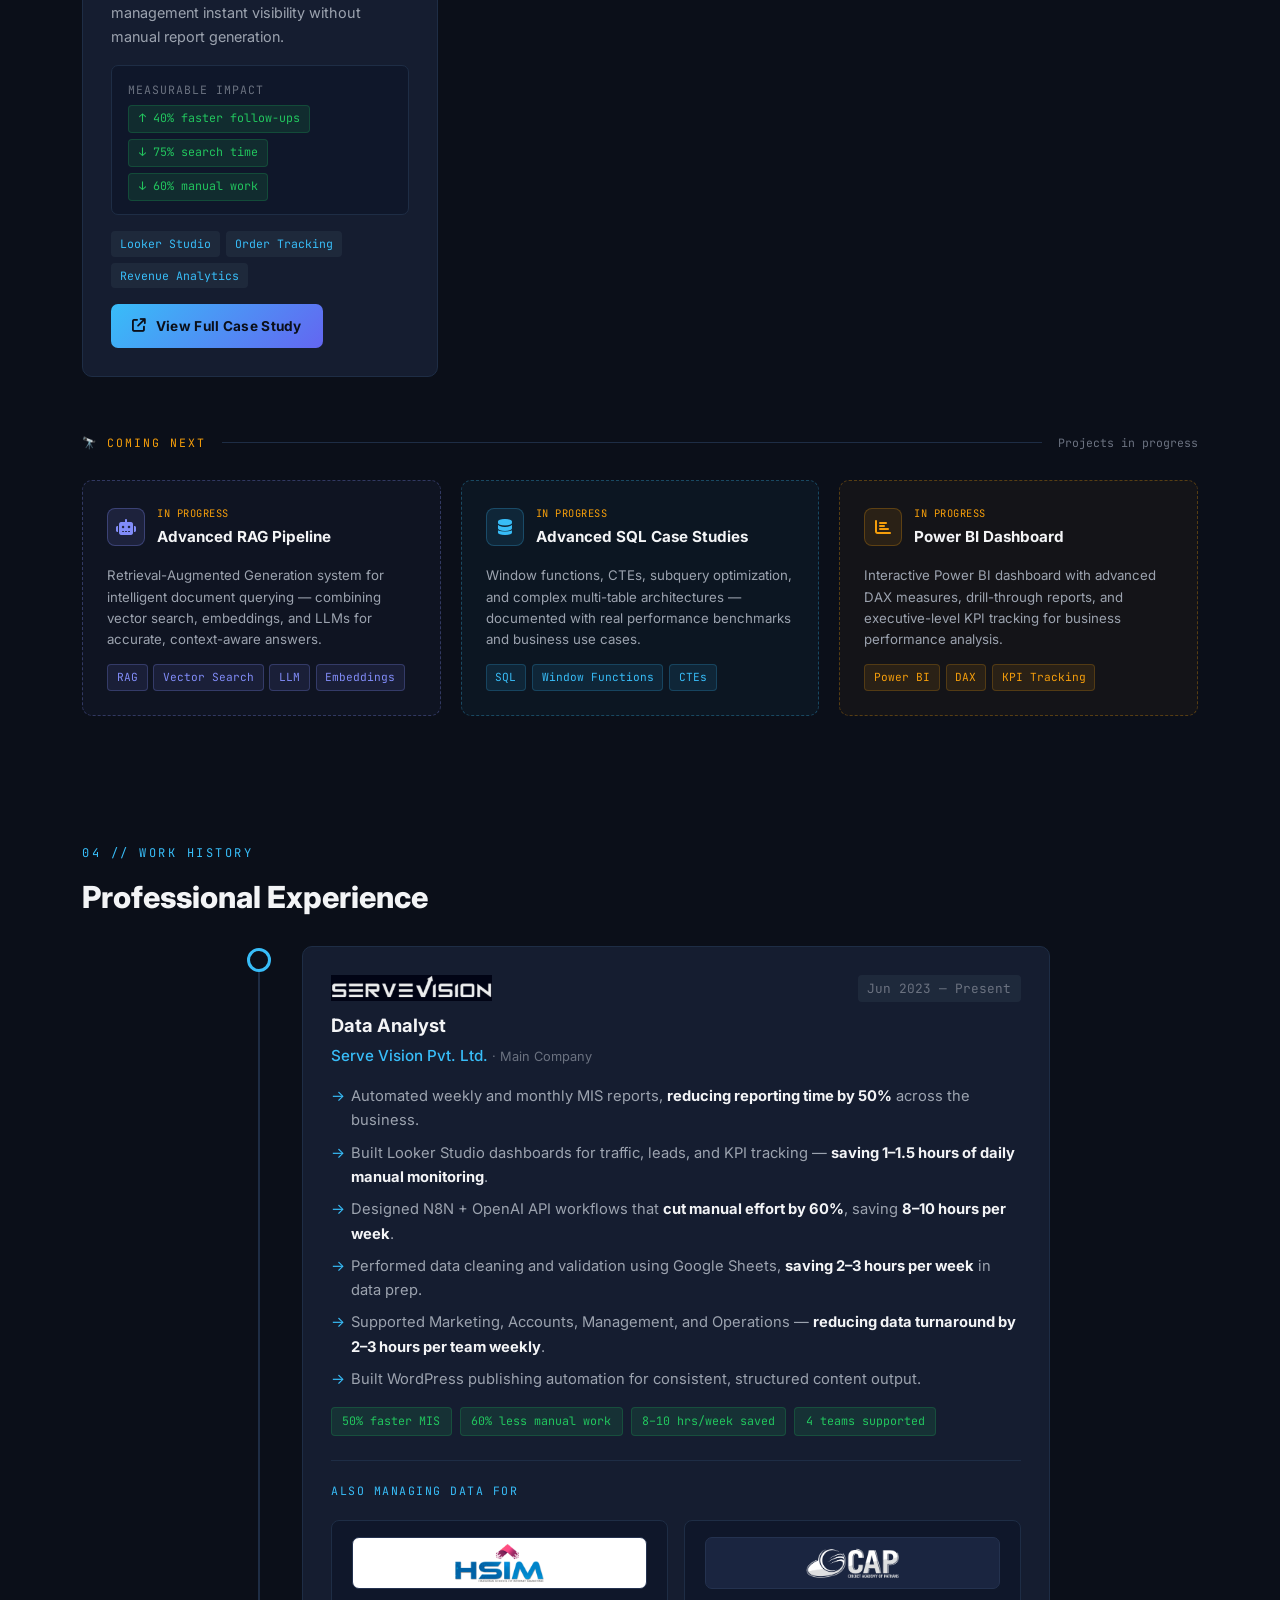
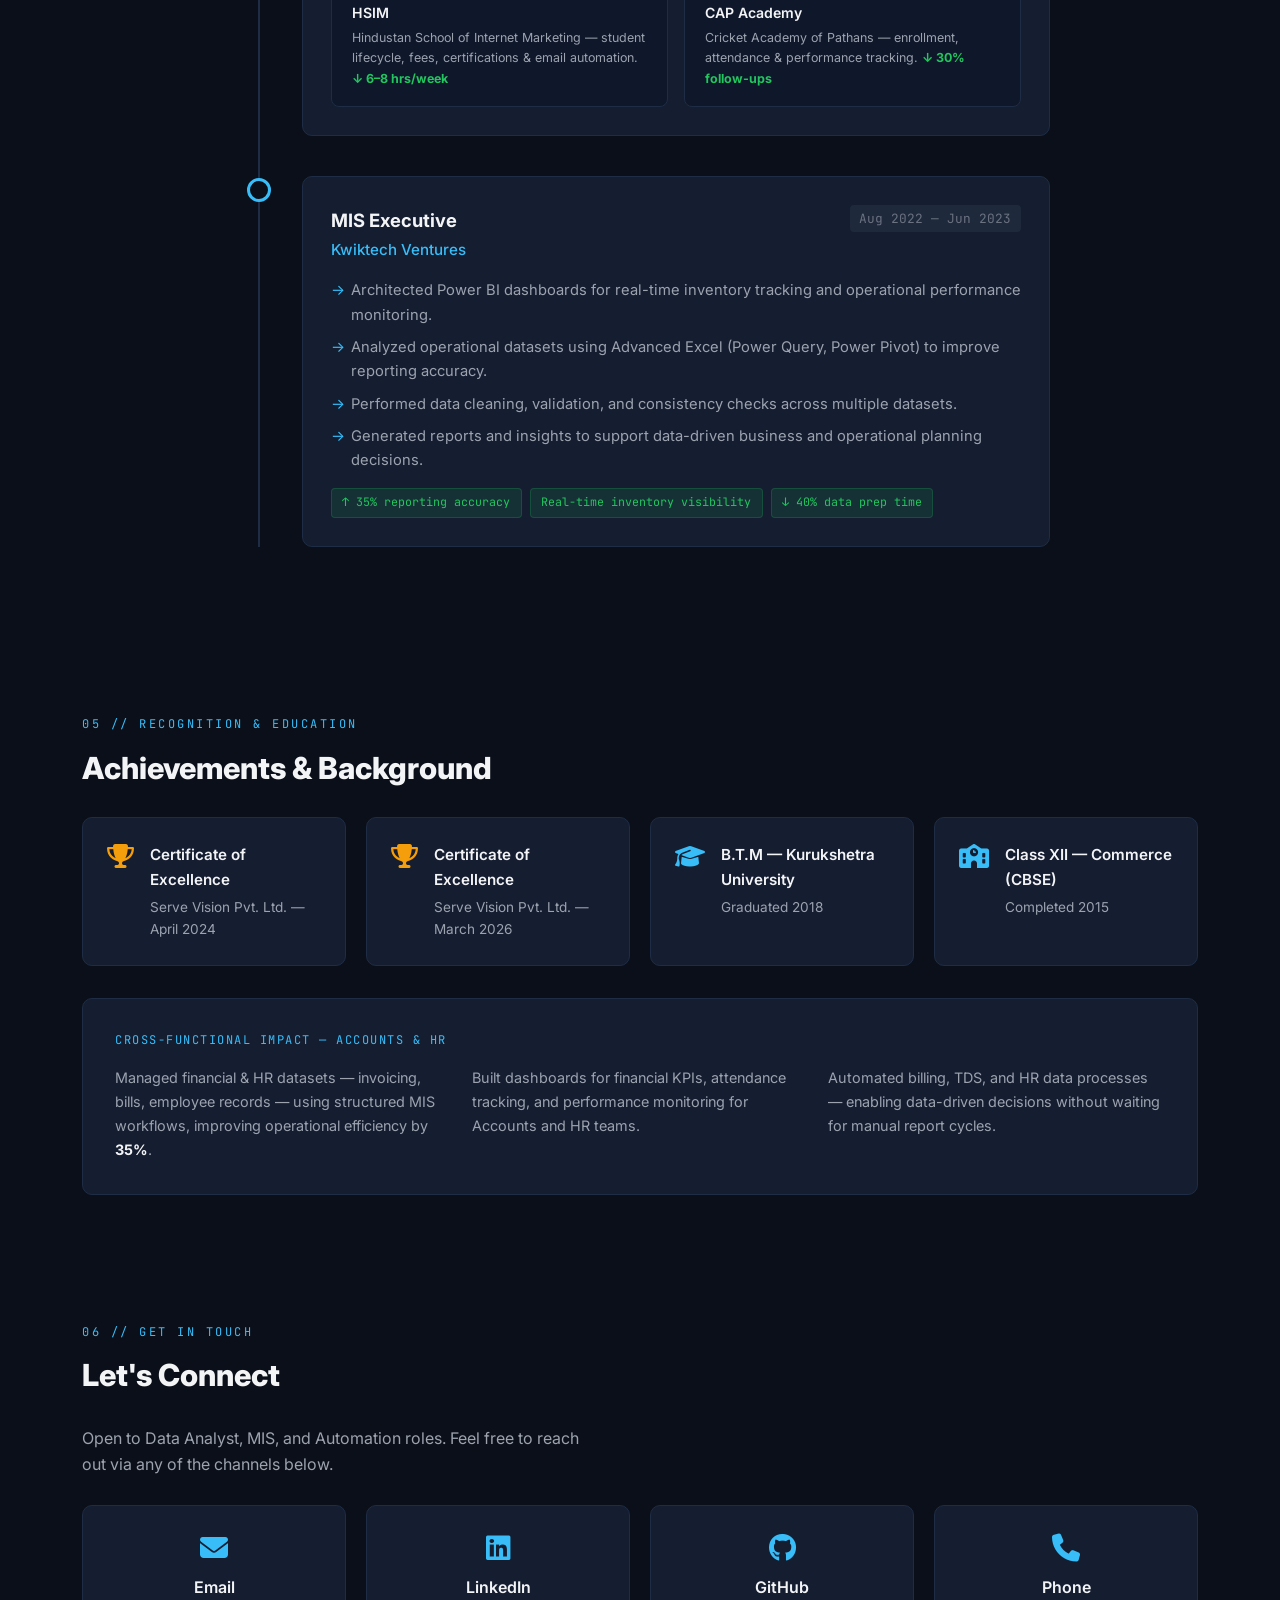
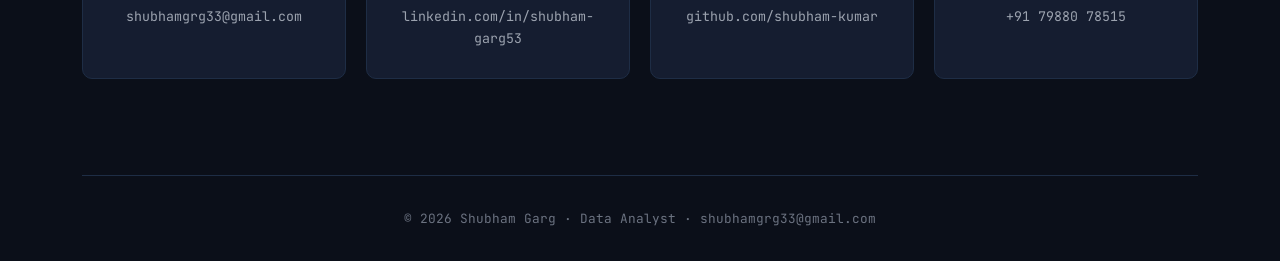
==== commit d701fd3d: "Update index.html" ====
--- a/index.html
+++ b/index.html
@@ -356,6 +356,33 @@
                 <a href="pan-validation.html" class="btn-sm"><i class="fa-solid fa-arrow-up-right-from-square"></i> View Full Case Study</a>
             </div>
 
+            <div class="proj-card" style="border-color:rgba(99,102,241,.35);position:relative">
+                <div style="position:absolute;top:-1px;right:1.25rem;background:linear-gradient(135deg,#6366F1,#A855F7);color:#fff;font-family:var(--mono);font-size:.68rem;font-weight:700;padding:.25rem .7rem;border-radius:0 0 6px 6px;letter-spacing:.5px">POWER BI</div>
+                <div class="proj-head">
+                    <div class="proj-icon" style="background:rgba(99,102,241,.1);border-color:rgba(99,102,241,.25);color:#6366F1"><i class="fa-solid fa-hospital"></i></div>
+                    <a href="hospital-dashboard.html" class="proj-link"><i class="fa-solid fa-arrow-up-right-from-square"></i></a>
+                </div>
+                <div class="proj-title">Hospital ER Dashboard — Power BI</div>
+                <div class="proj-desc">Power BI dashboard analyzing 19 months of ER data across 9,216 patients — covering wait times, admission patterns, peak hours, department referrals, and patient demographics. Includes key takeaways and actionable management recommendations.</div>
+                <div class="impact-box">
+                    <p>Measurable Impact</p>
+                    <div class="impact-badges">
+                        <span class="ibadge">9,216 Patients Analyzed</span>
+                        <span class="ibadge">19 Months of Data</span>
+                        <span class="ibadge">Peak Hours Identified</span>
+                        <span class="ibadge">6 Actionable Insights</span>
+                    </div>
+                </div>
+                <div class="pill-row">
+                    <span class="pill">Power BI</span>
+                    <span class="pill">Healthcare Analytics</span>
+                    <span class="pill">Wait Time Analysis</span>
+                    <span class="pill">Demographics</span>
+                    <span class="pill">ER Operations</span>
+                </div>
+                <a href="hospital-dashboard.html" class="btn-sm"><i class="fa-solid fa-arrow-up-right-from-square"></i> View Full Case Study</a>
+            </div>
+
             <div class="proj-card" style="border-color:rgba(234,100,54,.35);position:relative">
                 <div style="position:absolute;top:-1px;right:1.25rem;background:linear-gradient(135deg,#EA6436,#F97316);color:#0B0F19;font-family:var(--mono);font-size:.68rem;font-weight:700;padding:.25rem .7rem;border-radius:0 0 6px 6px;letter-spacing:.5px">FEATURED</div>
                 <div class="proj-head">
